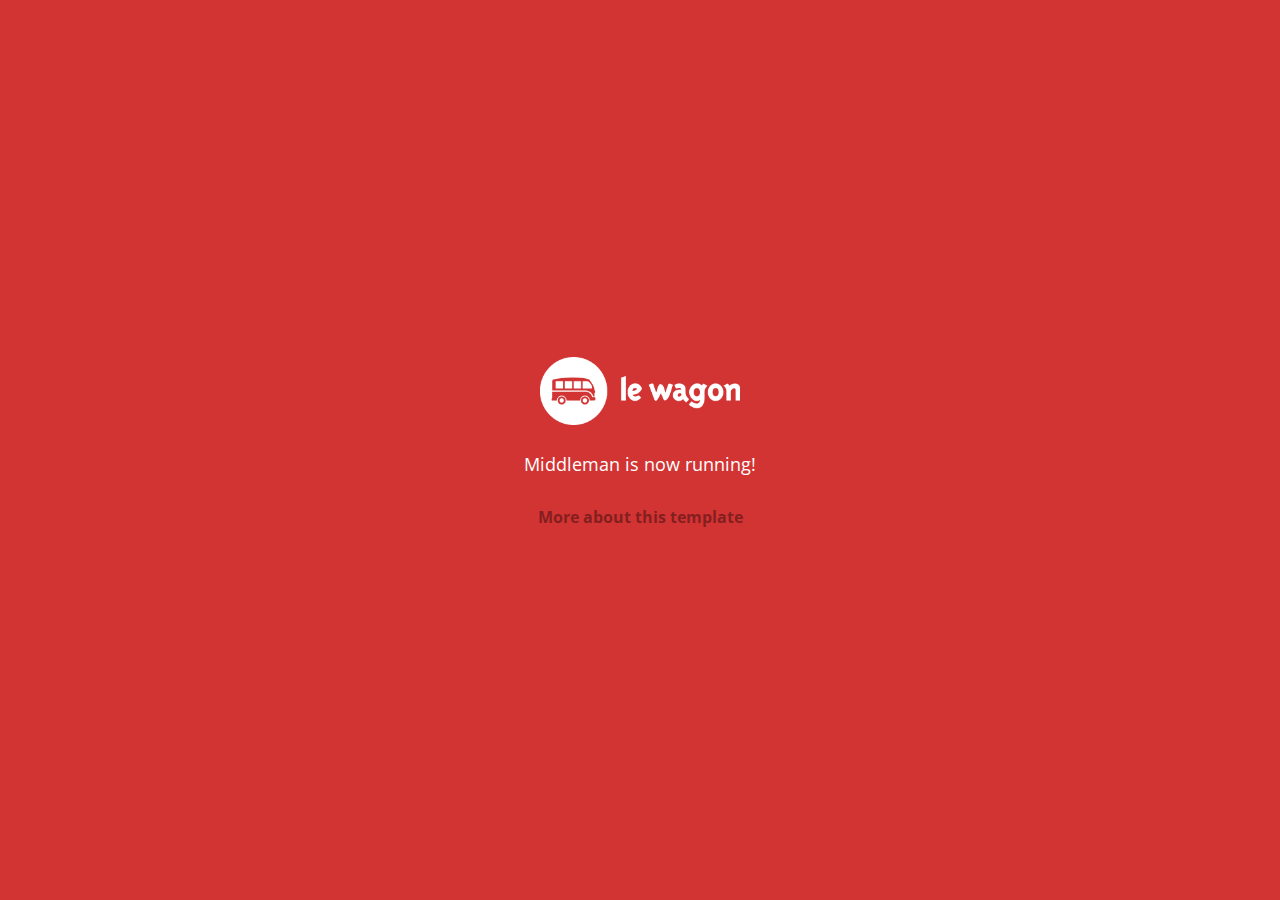
==== index.html @ 7fc124e0 "Automated commit at 2017-07-31 10:22:47 UTC by middleman-deploy 2.0.0-alpha" ====
<!doctype html>
<html>
  <head>
    <meta charset="utf-8">
    <meta http-equiv="x-ua-compatible" content="ie=edge">
    <meta name="viewport"
          content="width=device-width, initial-scale=1, shrink-to-fit=no">
    <!-- Use the title from a page's frontmatter if it has one -->
    <title>Le Wagon - Middleman</title>
    <link href="stylesheets/application-3c48b980.css" rel="stylesheet" />
    <script src="javascripts/application-93de88c9.js"></script>
    <link href="images/favicon-f15af148.png" rel="icon" type="image/png" />
  </head>
  <body>
    <div id="home">
  <div class="home-content">
    <img src="images/logo-acc9c0ec.png" width="200" alt="Logo" />
    <p>
      Middleman is now running!
    </p>
    <p class="about">
      <a href="about.html">More about this template</a>
    </p>
  </div>
</div>

  </body>
</html>
---- stylesheets/application-3c48b980.css ----
@import url("https://fonts.googleapis.com/css?family=Open+Sans:400,300,700|Raleway:400,100,300,700,500");/*!
 * Bootstrap v3.3.7 (http://getbootstrap.com)
 * Copyright 2011-2016 Twitter, Inc.
 * Licensed under MIT (https://github.com/twbs/bootstrap/blob/master/LICENSE)
 *//*! normalize.css v3.0.3 | MIT License | github.com/necolas/normalize.css */html{font-family:sans-serif;-ms-text-size-adjust:100%;-webkit-text-size-adjust:100%}body{margin:0}article,aside,details,figcaption,figure,footer,header,hgroup,main,menu,nav,section,summary{display:block}audio,canvas,progress,video{display:inline-block;vertical-align:baseline}audio:not([controls]){display:none;height:0}[hidden],template{display:none}a{background-color:transparent}a:active,a:hover{outline:0}abbr[title]{border-bottom:1px dotted}b,strong{font-weight:bold}dfn{font-style:italic}h1{font-size:2em;margin:0.67em 0}mark{background:#ff0;color:#000}small{font-size:80%}sub,sup{font-size:75%;line-height:0;position:relative;vertical-align:baseline}sup{top:-0.5em}sub{bottom:-0.25em}img{border:0}svg:not(:root){overflow:hidden}figure{margin:1em 40px}hr{-webkit-box-sizing:content-box;box-sizing:content-box;height:0}pre{overflow:auto}code,kbd,pre,samp{font-family:monospace, monospace;font-size:1em}button,input,optgroup,select,textarea{color:inherit;font:inherit;margin:0}button{overflow:visible}button,select{text-transform:none}button,html input[type="button"],input[type="reset"],input[type="submit"]{-webkit-appearance:button;cursor:pointer}button[disabled],html input[disabled]{cursor:default}button::-moz-focus-inner,input::-moz-focus-inner{border:0;padding:0}input{line-height:normal}input[type="checkbox"],input[type="radio"]{-webkit-box-sizing:border-box;box-sizing:border-box;padding:0}input[type="number"]::-webkit-inner-spin-button,input[type="number"]::-webkit-outer-spin-button{height:auto}input[type="search"]{-webkit-appearance:textfield;-webkit-box-sizing:content-box;box-sizing:content-box}input[type="search"]::-webkit-search-cancel-button,input[type="search"]::-webkit-search-decoration{-webkit-appearance:none}fieldset{border:1px solid #c0c0c0;margin:0 2px;padding:0.35em 0.625em 0.75em}legend{border:0;padding:0}textarea{overflow:auto}optgroup{font-weight:bold}table{border-collapse:collapse;border-spacing:0}td,th{padding:0}/*! Source: https://github.com/h5bp/html5-boilerplate/blob/master/src/css/main.css */@media print{*,*:before,*:after{background:transparent !important;color:#000 !important;-webkit-box-shadow:none !important;box-shadow:none !important;text-shadow:none !important}a,a:visited{text-decoration:underline}a[href]:after{content:" (" attr(href) ")"}abbr[title]:after{content:" (" attr(title) ")"}a[href^="#"]:after,a[href^="javascript:"]:after{content:""}pre,blockquote{border:1px solid #999;page-break-inside:avoid}thead{display:table-header-group}tr,img{page-break-inside:avoid}img{max-width:100% !important}p,h2,h3{orphans:3;widows:3}h2,h3{page-break-after:avoid}.navbar{display:none}.btn>.caret,.dropup>.btn>.caret{border-top-color:#000 !important}.label{border:1px solid #000}.table{border-collapse:collapse !important}.table td,.table th{background-color:#fff !important}.table-bordered th,.table-bordered td{border:1px solid #ddd !important}}@font-face{font-family:'Glyphicons Halflings';src:url("../assets/bootstrap/glyphicons-halflings-regular-86b6f62b.eot");src:url("../assets/bootstrap/glyphicons-halflings-regular-86b6f62b.eot?#iefix") format("embedded-opentype"),url("../assets/bootstrap/glyphicons-halflings-regular-ca35b697.woff2") format("woff2"),url("../assets/bootstrap/glyphicons-halflings-regular-278e49a8.woff") format("woff"),url("../assets/bootstrap/glyphicons-halflings-regular-44bc1850.ttf") format("truetype"),url("../assets/bootstrap/glyphicons-halflings-regular-de51a849.svg#glyphicons_halflingsregular") format("svg")}.glyphicon{position:relative;top:1px;display:inline-block;font-family:'Glyphicons Halflings';font-style:normal;font-weight:normal;line-height:1;-webkit-font-smoothing:antialiased;-moz-osx-font-smoothing:grayscale}.glyphicon-asterisk:before{content:"\002a"}.glyphicon-plus:before{content:"\002b"}.glyphicon-euro:before,.glyphicon-eur:before{content:"\20ac"}.glyphicon-minus:before{content:"\2212"}.glyphicon-cloud:before{content:"\2601"}.glyphicon-envelope:before{content:"\2709"}.glyphicon-pencil:before{content:"\270f"}.glyphicon-glass:before{content:"\e001"}.glyphicon-music:before{content:"\e002"}.glyphicon-search:before{content:"\e003"}.glyphicon-heart:before{content:"\e005"}.glyphicon-star:before{content:"\e006"}.glyphicon-star-empty:before{content:"\e007"}.glyphicon-user:before{content:"\e008"}.glyphicon-film:before{content:"\e009"}.glyphicon-th-large:before{content:"\e010"}.glyphicon-th:before{content:"\e011"}.glyphicon-th-list:before{content:"\e012"}.glyphicon-ok:before{content:"\e013"}.glyphicon-remove:before{content:"\e014"}.glyphicon-zoom-in:before{content:"\e015"}.glyphicon-zoom-out:before{content:"\e016"}.glyphicon-off:before{content:"\e017"}.glyphicon-signal:before{content:"\e018"}.glyphicon-cog:before{content:"\e019"}.glyphicon-trash:before{content:"\e020"}.glyphicon-home:before{content:"\e021"}.glyphicon-file:before{content:"\e022"}.glyphicon-time:before{content:"\e023"}.glyphicon-road:before{content:"\e024"}.glyphicon-download-alt:before{content:"\e025"}.glyphicon-download:before{content:"\e026"}.glyphicon-upload:before{content:"\e027"}.glyphicon-inbox:before{content:"\e028"}.glyphicon-play-circle:before{content:"\e029"}.glyphicon-repeat:before{content:"\e030"}.glyphicon-refresh:before{content:"\e031"}.glyphicon-list-alt:before{content:"\e032"}.glyphicon-lock:before{content:"\e033"}.glyphicon-flag:before{content:"\e034"}.glyphicon-headphones:before{content:"\e035"}.glyphicon-volume-off:before{content:"\e036"}.glyphicon-volume-down:before{content:"\e037"}.glyphicon-volume-up:before{content:"\e038"}.glyphicon-qrcode:before{content:"\e039"}.glyphicon-barcode:before{content:"\e040"}.glyphicon-tag:before{content:"\e041"}.glyphicon-tags:before{content:"\e042"}.glyphicon-book:before{content:"\e043"}.glyphicon-bookmark:before{content:"\e044"}.glyphicon-print:before{content:"\e045"}.glyphicon-camera:before{content:"\e046"}.glyphicon-font:before{content:"\e047"}.glyphicon-bold:before{content:"\e048"}.glyphicon-italic:before{content:"\e049"}.glyphicon-text-height:before{content:"\e050"}.glyphicon-text-width:before{content:"\e051"}.glyphicon-align-left:before{content:"\e052"}.glyphicon-align-center:before{content:"\e053"}.glyphicon-align-right:before{content:"\e054"}.glyphicon-align-justify:before{content:"\e055"}.glyphicon-list:before{content:"\e056"}.glyphicon-indent-left:before{content:"\e057"}.glyphicon-indent-right:before{content:"\e058"}.glyphicon-facetime-video:before{content:"\e059"}.glyphicon-picture:before{content:"\e060"}.glyphicon-map-marker:before{content:"\e062"}.glyphicon-adjust:before{content:"\e063"}.glyphicon-tint:before{content:"\e064"}.glyphicon-edit:before{content:"\e065"}.glyphicon-share:before{content:"\e066"}.glyphicon-check:before{content:"\e067"}.glyphicon-move:before{content:"\e068"}.glyphicon-step-backward:before{content:"\e069"}.glyphicon-fast-backward:before{content:"\e070"}.glyphicon-backward:before{content:"\e071"}.glyphicon-play:before{content:"\e072"}.glyphicon-pause:before{content:"\e073"}.glyphicon-stop:before{content:"\e074"}.glyphicon-forward:before{content:"\e075"}.glyphicon-fast-forward:before{content:"\e076"}.glyphicon-step-forward:before{content:"\e077"}.glyphicon-eject:before{content:"\e078"}.glyphicon-chevron-left:before{content:"\e079"}.glyphicon-chevron-right:before{content:"\e080"}.glyphicon-plus-sign:before{content:"\e081"}.glyphicon-minus-sign:before{content:"\e082"}.glyphicon-remove-sign:before{content:"\e083"}.glyphicon-ok-sign:before{content:"\e084"}.glyphicon-question-sign:before{content:"\e085"}.glyphicon-info-sign:before{content:"\e086"}.glyphicon-screenshot:before{content:"\e087"}.glyphicon-remove-circle:before{content:"\e088"}.glyphicon-ok-circle:before{content:"\e089"}.glyphicon-ban-circle:before{content:"\e090"}.glyphicon-arrow-left:before{content:"\e091"}.glyphicon-arrow-right:before{content:"\e092"}.glyphicon-arrow-up:before{content:"\e093"}.glyphicon-arrow-down:before{content:"\e094"}.glyphicon-share-alt:before{content:"\e095"}.glyphicon-resize-full:before{content:"\e096"}.glyphicon-resize-small:before{content:"\e097"}.glyphicon-exclamation-sign:before{content:"\e101"}.glyphicon-gift:before{content:"\e102"}.glyphicon-leaf:before{content:"\e103"}.glyphicon-fire:before{content:"\e104"}.glyphicon-eye-open:before{content:"\e105"}.glyphicon-eye-close:before{content:"\e106"}.glyphicon-warning-sign:before{content:"\e107"}.glyphicon-plane:before{content:"\e108"}.glyphicon-calendar:before{content:"\e109"}.glyphicon-random:before{content:"\e110"}.glyphicon-comment:before{content:"\e111"}.glyphicon-magnet:before{content:"\e112"}.glyphicon-chevron-up:before{content:"\e113"}.glyphicon-chevron-down:before{content:"\e114"}.glyphicon-retweet:before{content:"\e115"}.glyphicon-shopping-cart:before{content:"\e116"}.glyphicon-folder-close:before{content:"\e117"}.glyphicon-folder-open:before{content:"\e118"}.glyphicon-resize-vertical:before{content:"\e119"}.glyphicon-resize-horizontal:before{content:"\e120"}.glyphicon-hdd:before{content:"\e121"}.glyphicon-bullhorn:before{content:"\e122"}.glyphicon-bell:before{content:"\e123"}.glyphicon-certificate:before{content:"\e124"}.glyphicon-thumbs-up:before{content:"\e125"}.glyphicon-thumbs-down:before{content:"\e126"}.glyphicon-hand-right:before{content:"\e127"}.glyphicon-hand-left:before{content:"\e128"}.glyphicon-hand-up:before{content:"\e129"}.glyphicon-hand-down:before{content:"\e130"}.glyphicon-circle-arrow-right:before{content:"\e131"}.glyphicon-circle-arrow-left:before{content:"\e132"}.glyphicon-circle-arrow-up:before{content:"\e133"}.glyphicon-circle-arrow-down:before{content:"\e134"}.glyphicon-globe:before{content:"\e135"}.glyphicon-wrench:before{content:"\e136"}.glyphicon-tasks:before{content:"\e137"}.glyphicon-filter:before{content:"\e138"}.glyphicon-briefcase:before{content:"\e139"}.glyphicon-fullscreen:before{content:"\e140"}.glyphicon-dashboard:before{content:"\e141"}.glyphicon-paperclip:before{content:"\e142"}.glyphicon-heart-empty:before{content:"\e143"}.glyphicon-link:before{content:"\e144"}.glyphicon-phone:before{content:"\e145"}.glyphicon-pushpin:before{content:"\e146"}.glyphicon-usd:before{content:"\e148"}.glyphicon-gbp:before{content:"\e149"}.glyphicon-sort:before{content:"\e150"}.glyphicon-sort-by-alphabet:before{content:"\e151"}.glyphicon-sort-by-alphabet-alt:before{content:"\e152"}.glyphicon-sort-by-order:before{content:"\e153"}.glyphicon-sort-by-order-alt:before{content:"\e154"}.glyphicon-sort-by-attributes:before{content:"\e155"}.glyphicon-sort-by-attributes-alt:before{content:"\e156"}.glyphicon-unchecked:before{content:"\e157"}.glyphicon-expand:before{content:"\e158"}.glyphicon-collapse-down:before{content:"\e159"}.glyphicon-collapse-up:before{content:"\e160"}.glyphicon-log-in:before{content:"\e161"}.glyphicon-flash:before{content:"\e162"}.glyphicon-log-out:before{content:"\e163"}.glyphicon-new-window:before{content:"\e164"}.glyphicon-record:before{content:"\e165"}.glyphicon-save:before{content:"\e166"}.glyphicon-open:before{content:"\e167"}.glyphicon-saved:before{content:"\e168"}.glyphicon-import:before{content:"\e169"}.glyphicon-export:before{content:"\e170"}.glyphicon-send:before{content:"\e171"}.glyphicon-floppy-disk:before{content:"\e172"}.glyphicon-floppy-saved:before{content:"\e173"}.glyphicon-floppy-remove:before{content:"\e174"}.glyphicon-floppy-save:before{content:"\e175"}.glyphicon-floppy-open:before{content:"\e176"}.glyphicon-credit-card:before{content:"\e177"}.glyphicon-transfer:before{content:"\e178"}.glyphicon-cutlery:before{content:"\e179"}.glyphicon-header:before{content:"\e180"}.glyphicon-compressed:before{content:"\e181"}.glyphicon-earphone:before{content:"\e182"}.glyphicon-phone-alt:before{content:"\e183"}.glyphicon-tower:before{content:"\e184"}.glyphicon-stats:before{content:"\e185"}.glyphicon-sd-video:before{content:"\e186"}.glyphicon-hd-video:before{content:"\e187"}.glyphicon-subtitles:before{content:"\e188"}.glyphicon-sound-stereo:before{content:"\e189"}.glyphicon-sound-dolby:before{content:"\e190"}.glyphicon-sound-5-1:before{content:"\e191"}.glyphicon-sound-6-1:before{content:"\e192"}.glyphicon-sound-7-1:before{content:"\e193"}.glyphicon-copyright-mark:before{content:"\e194"}.glyphicon-registration-mark:before{content:"\e195"}.glyphicon-cloud-download:before{content:"\e197"}.glyphicon-cloud-upload:before{content:"\e198"}.glyphicon-tree-conifer:before{content:"\e199"}.glyphicon-tree-deciduous:before{content:"\e200"}.glyphicon-cd:before{content:"\e201"}.glyphicon-save-file:before{content:"\e202"}.glyphicon-open-file:before{content:"\e203"}.glyphicon-level-up:before{content:"\e204"}.glyphicon-copy:before{content:"\e205"}.glyphicon-paste:before{content:"\e206"}.glyphicon-alert:before{content:"\e209"}.glyphicon-equalizer:before{content:"\e210"}.glyphicon-king:before{content:"\e211"}.glyphicon-queen:before{content:"\e212"}.glyphicon-pawn:before{content:"\e213"}.glyphicon-bishop:before{content:"\e214"}.glyphicon-knight:before{content:"\e215"}.glyphicon-baby-formula:before{content:"\e216"}.glyphicon-tent:before{content:"\26fa"}.glyphicon-blackboard:before{content:"\e218"}.glyphicon-bed:before{content:"\e219"}.glyphicon-apple:before{content:"\f8ff"}.glyphicon-erase:before{content:"\e221"}.glyphicon-hourglass:before{content:"\231b"}.glyphicon-lamp:before{content:"\e223"}.glyphicon-duplicate:before{content:"\e224"}.glyphicon-piggy-bank:before{content:"\e225"}.glyphicon-scissors:before{content:"\e226"}.glyphicon-bitcoin:before{content:"\e227"}.glyphicon-btc:before{content:"\e227"}.glyphicon-xbt:before{content:"\e227"}.glyphicon-yen:before{content:"\00a5"}.glyphicon-jpy:before{content:"\00a5"}.glyphicon-ruble:before{content:"\20bd"}.glyphicon-rub:before{content:"\20bd"}.glyphicon-scale:before{content:"\e230"}.glyphicon-ice-lolly:before{content:"\e231"}.glyphicon-ice-lolly-tasted:before{content:"\e232"}.glyphicon-education:before{content:"\e233"}.glyphicon-option-horizontal:before{content:"\e234"}.glyphicon-option-vertical:before{content:"\e235"}.glyphicon-menu-hamburger:before{content:"\e236"}.glyphicon-modal-window:before{content:"\e237"}.glyphicon-oil:before{content:"\e238"}.glyphicon-grain:before{content:"\e239"}.glyphicon-sunglasses:before{content:"\e240"}.glyphicon-text-size:before{content:"\e241"}.glyphicon-text-color:before{content:"\e242"}.glyphicon-text-background:before{content:"\e243"}.glyphicon-object-align-top:before{content:"\e244"}.glyphicon-object-align-bottom:before{content:"\e245"}.glyphicon-object-align-horizontal:before{content:"\e246"}.glyphicon-object-align-left:before{content:"\e247"}.glyphicon-object-align-vertical:before{content:"\e248"}.glyphicon-object-align-right:before{content:"\e249"}.glyphicon-triangle-right:before{content:"\e250"}.glyphicon-triangle-left:before{content:"\e251"}.glyphicon-triangle-bottom:before{content:"\e252"}.glyphicon-triangle-top:before{content:"\e253"}.glyphicon-console:before{content:"\e254"}.glyphicon-superscript:before{content:"\e255"}.glyphicon-subscript:before{content:"\e256"}.glyphicon-menu-left:before{content:"\e257"}.glyphicon-menu-right:before{content:"\e258"}.glyphicon-menu-down:before{content:"\e259"}.glyphicon-menu-up:before{content:"\e260"}*{-webkit-box-sizing:border-box;box-sizing:border-box}*:before,*:after{-webkit-box-sizing:border-box;box-sizing:border-box}html{font-size:10px;-webkit-tap-highlight-color:transparent}body{font-family:"Open Sans", "Helvetica", "sans-serif";font-size:18px;line-height:1.42857143;color:#333333;background-color:#F4F4F4}input,button,select,textarea{font-family:inherit;font-size:inherit;line-height:inherit}a{color:#469AE0;text-decoration:none}a:hover,a:focus{color:#1f74ba;text-decoration:underline}a:focus{outline:5px auto -webkit-focus-ring-color;outline-offset:-2px}figure{margin:0}img{vertical-align:middle}.img-responsive{display:block;max-width:100%;height:auto}.img-rounded{border-radius:2px}.img-thumbnail{padding:4px;line-height:1.42857143;background-color:#F4F4F4;border:1px solid #ddd;border-radius:2px;-webkit-transition:all 0.2s ease-in-out;transition:all 0.2s ease-in-out;display:inline-block;max-width:100%;height:auto}.img-circle{border-radius:50%}hr{margin-top:25px;margin-bottom:25px;border:0;border-top:1px solid #eeeeee}.sr-only{position:absolute;width:1px;height:1px;margin:-1px;padding:0;overflow:hidden;clip:rect(0, 0, 0, 0);border:0}.sr-only-focusable:active,.sr-only-focusable:focus{position:static;width:auto;height:auto;margin:0;overflow:visible;clip:auto}[role="button"]{cursor:pointer}h1,h2,h3,h4,h5,h6,.h1,.h2,.h3,.h4,.h5,.h6{font-family:"Raleway", "Helvetica", "sans-serif";font-weight:500;line-height:1.1;color:inherit}h1 small,h1 .small,h2 small,h2 .small,h3 small,h3 .small,h4 small,h4 .small,h5 small,h5 .small,h6 small,h6 .small,.h1 small,.h1 .small,.h2 small,.h2 .small,.h3 small,.h3 .small,.h4 small,.h4 .small,.h5 small,.h5 .small,.h6 small,.h6 .small{font-weight:normal;line-height:1;color:#777777}h1,.h1,h2,.h2,h3,.h3{margin-top:25px;margin-bottom:12.5px}h1 small,h1 .small,.h1 small,.h1 .small,h2 small,h2 .small,.h2 small,.h2 .small,h3 small,h3 .small,.h3 small,.h3 .small{font-size:65%}h4,.h4,h5,.h5,h6,.h6{margin-top:12.5px;margin-bottom:12.5px}h4 small,h4 .small,.h4 small,.h4 .small,h5 small,h5 .small,.h5 small,.h5 .small,h6 small,h6 .small,.h6 small,.h6 .small{font-size:75%}h1,.h1{font-size:46px}h2,.h2{font-size:38px}h3,.h3{font-size:31px}h4,.h4{font-size:23px}h5,.h5{font-size:18px}h6,.h6{font-size:16px}p{margin:0 0 12.5px}.lead{margin-bottom:25px;font-size:20px;font-weight:300;line-height:1.4}@media (min-width: 768px){.lead{font-size:27px}}small,.small{font-size:88%}mark,.mark{background-color:#fcf8e3;padding:.2em}.text-left{text-align:left}.text-right{text-align:right}.text-center{text-align:center}.text-justify{text-align:justify}.text-nowrap{white-space:nowrap}.text-lowercase{text-transform:lowercase}.text-uppercase,.initialism{text-transform:uppercase}.text-capitalize{text-transform:capitalize}.text-muted{color:#777777}.text-primary{color:#469AE0}a.text-primary:hover,a.text-primary:focus{color:#2381d0}.text-success{color:#3c763d}a.text-success:hover,a.text-success:focus{color:#2b542c}.text-info{color:#31708f}a.text-info:hover,a.text-info:focus{color:#245269}.text-warning{color:#8a6d3b}a.text-warning:hover,a.text-warning:focus{color:#66512c}.text-danger{color:#a94442}a.text-danger:hover,a.text-danger:focus{color:#843534}.bg-primary{color:#fff}.bg-primary{background-color:#469AE0}a.bg-primary:hover,a.bg-primary:focus{background-color:#2381d0}.bg-success{background-color:#dff0d8}a.bg-success:hover,a.bg-success:focus{background-color:#c1e2b3}.bg-info{background-color:#d9edf7}a.bg-info:hover,a.bg-info:focus{background-color:#afd9ee}.bg-warning{background-color:#fcf8e3}a.bg-warning:hover,a.bg-warning:focus{background-color:#f7ecb5}.bg-danger{background-color:#f2dede}a.bg-danger:hover,a.bg-danger:focus{background-color:#e4b9b9}.page-header{padding-bottom:11.5px;margin:50px 0 25px;border-bottom:1px solid #eeeeee}ul,ol{margin-top:0;margin-bottom:12.5px}ul ul,ul ol,ol ul,ol ol{margin-bottom:0}.list-unstyled{padding-left:0;list-style:none}.list-inline{padding-left:0;list-style:none;margin-left:-5px}.list-inline>li{display:inline-block;padding-left:5px;padding-right:5px}dl{margin-top:0;margin-bottom:25px}dt,dd{line-height:1.42857143}dt{font-weight:bold}dd{margin-left:0}.dl-horizontal dd:before,.dl-horizontal dd:after{content:" ";display:table}.dl-horizontal dd:after{clear:both}@media (min-width: 768px){.dl-horizontal dt{float:left;width:160px;clear:left;text-align:right;overflow:hidden;text-overflow:ellipsis;white-space:nowrap}.dl-horizontal dd{margin-left:180px}}abbr[title],abbr[data-original-title]{cursor:help;border-bottom:1px dotted #777777}.initialism{font-size:90%}blockquote{padding:12.5px 25px;margin:0 0 25px;font-size:22.5px;border-left:5px solid #eeeeee}blockquote p:last-child,blockquote ul:last-child,blockquote ol:last-child{margin-bottom:0}blockquote footer,blockquote small,blockquote .small{display:block;font-size:80%;line-height:1.42857143;color:#777777}blockquote footer:before,blockquote small:before,blockquote .small:before{content:'\2014 \00A0'}.blockquote-reverse,blockquote.pull-right{padding-right:15px;padding-left:0;border-right:5px solid #eeeeee;border-left:0;text-align:right}.blockquote-reverse footer:before,.blockquote-reverse small:before,.blockquote-reverse .small:before,blockquote.pull-right footer:before,blockquote.pull-right small:before,blockquote.pull-right .small:before{content:''}.blockquote-reverse footer:after,.blockquote-reverse small:after,.blockquote-reverse .small:after,blockquote.pull-right footer:after,blockquote.pull-right small:after,blockquote.pull-right .small:after{content:'\00A0 \2014'}address{margin-bottom:25px;font-style:normal;line-height:1.42857143}code,kbd,pre,samp{font-family:Menlo, Monaco, Consolas, "Courier New", monospace}code{padding:2px 4px;font-size:90%;color:#c7254e;background-color:#f9f2f4;border-radius:2px}kbd{padding:2px 4px;font-size:90%;color:#fff;background-color:#333;border-radius:2px;-webkit-box-shadow:inset 0 -1px 0 rgba(0,0,0,0.25);box-shadow:inset 0 -1px 0 rgba(0,0,0,0.25)}kbd kbd{padding:0;font-size:100%;font-weight:bold;-webkit-box-shadow:none;box-shadow:none}pre{display:block;padding:12px;margin:0 0 12.5px;font-size:17px;line-height:1.42857143;word-break:break-all;word-wrap:break-word;color:#333333;background-color:#f5f5f5;border:1px solid #ccc;border-radius:2px}pre code{padding:0;font-size:inherit;color:inherit;white-space:pre-wrap;background-color:transparent;border-radius:0}.pre-scrollable{max-height:340px;overflow-y:scroll}.container{margin-right:auto;margin-left:auto;padding-left:15px;padding-right:15px}.container:before,.container:after{content:" ";display:table}.container:after{clear:both}@media (min-width: 768px){.container{width:750px}}@media (min-width: 992px){.container{width:970px}}@media (min-width: 1200px){.container{width:1170px}}.container-fluid{margin-right:auto;margin-left:auto;padding-left:15px;padding-right:15px}.container-fluid:before,.container-fluid:after{content:" ";display:table}.container-fluid:after{clear:both}.row{margin-left:-15px;margin-right:-15px}.row:before,.row:after{content:" ";display:table}.row:after{clear:both}.col-xs-1,.col-sm-1,.col-md-1,.col-lg-1,.col-xs-2,.col-sm-2,.col-md-2,.col-lg-2,.col-xs-3,.col-sm-3,.col-md-3,.col-lg-3,.col-xs-4,.col-sm-4,.col-md-4,.col-lg-4,.col-xs-5,.col-sm-5,.col-md-5,.col-lg-5,.col-xs-6,.col-sm-6,.col-md-6,.col-lg-6,.col-xs-7,.col-sm-7,.col-md-7,.col-lg-7,.col-xs-8,.col-sm-8,.col-md-8,.col-lg-8,.col-xs-9,.col-sm-9,.col-md-9,.col-lg-9,.col-xs-10,.col-sm-10,.col-md-10,.col-lg-10,.col-xs-11,.col-sm-11,.col-md-11,.col-lg-11,.col-xs-12,.col-sm-12,.col-md-12,.col-lg-12{position:relative;min-height:1px;padding-left:15px;padding-right:15px}.col-xs-1,.col-xs-2,.col-xs-3,.col-xs-4,.col-xs-5,.col-xs-6,.col-xs-7,.col-xs-8,.col-xs-9,.col-xs-10,.col-xs-11,.col-xs-12{float:left}.col-xs-1{width:8.33333333%}.col-xs-2{width:16.66666667%}.col-xs-3{width:25%}.col-xs-4{width:33.33333333%}.col-xs-5{width:41.66666667%}.col-xs-6{width:50%}.col-xs-7{width:58.33333333%}.col-xs-8{width:66.66666667%}.col-xs-9{width:75%}.col-xs-10{width:83.33333333%}.col-xs-11{width:91.66666667%}.col-xs-12{width:100%}.col-xs-pull-0{right:auto}.col-xs-pull-1{right:8.33333333%}.col-xs-pull-2{right:16.66666667%}.col-xs-pull-3{right:25%}.col-xs-pull-4{right:33.33333333%}.col-xs-pull-5{right:41.66666667%}.col-xs-pull-6{right:50%}.col-xs-pull-7{right:58.33333333%}.col-xs-pull-8{right:66.66666667%}.col-xs-pull-9{right:75%}.col-xs-pull-10{right:83.33333333%}.col-xs-pull-11{right:91.66666667%}.col-xs-pull-12{right:100%}.col-xs-push-0{left:auto}.col-xs-push-1{left:8.33333333%}.col-xs-push-2{left:16.66666667%}.col-xs-push-3{left:25%}.col-xs-push-4{left:33.33333333%}.col-xs-push-5{left:41.66666667%}.col-xs-push-6{left:50%}.col-xs-push-7{left:58.33333333%}.col-xs-push-8{left:66.66666667%}.col-xs-push-9{left:75%}.col-xs-push-10{left:83.33333333%}.col-xs-push-11{left:91.66666667%}.col-xs-push-12{left:100%}.col-xs-offset-0{margin-left:0%}.col-xs-offset-1{margin-left:8.33333333%}.col-xs-offset-2{margin-left:16.66666667%}.col-xs-offset-3{margin-left:25%}.col-xs-offset-4{margin-left:33.33333333%}.col-xs-offset-5{margin-left:41.66666667%}.col-xs-offset-6{margin-left:50%}.col-xs-offset-7{margin-left:58.33333333%}.col-xs-offset-8{margin-left:66.66666667%}.col-xs-offset-9{margin-left:75%}.col-xs-offset-10{margin-left:83.33333333%}.col-xs-offset-11{margin-left:91.66666667%}.col-xs-offset-12{margin-left:100%}@media (min-width: 768px){.col-sm-1,.col-sm-2,.col-sm-3,.col-sm-4,.col-sm-5,.col-sm-6,.col-sm-7,.col-sm-8,.col-sm-9,.col-sm-10,.col-sm-11,.col-sm-12{float:left}.col-sm-1{width:8.33333333%}.col-sm-2{width:16.66666667%}.col-sm-3{width:25%}.col-sm-4{width:33.33333333%}.col-sm-5{width:41.66666667%}.col-sm-6{width:50%}.col-sm-7{width:58.33333333%}.col-sm-8{width:66.66666667%}.col-sm-9{width:75%}.col-sm-10{width:83.33333333%}.col-sm-11{width:91.66666667%}.col-sm-12{width:100%}.col-sm-pull-0{right:auto}.col-sm-pull-1{right:8.33333333%}.col-sm-pull-2{right:16.66666667%}.col-sm-pull-3{right:25%}.col-sm-pull-4{right:33.33333333%}.col-sm-pull-5{right:41.66666667%}.col-sm-pull-6{right:50%}.col-sm-pull-7{right:58.33333333%}.col-sm-pull-8{right:66.66666667%}.col-sm-pull-9{right:75%}.col-sm-pull-10{right:83.33333333%}.col-sm-pull-11{right:91.66666667%}.col-sm-pull-12{right:100%}.col-sm-push-0{left:auto}.col-sm-push-1{left:8.33333333%}.col-sm-push-2{left:16.66666667%}.col-sm-push-3{left:25%}.col-sm-push-4{left:33.33333333%}.col-sm-push-5{left:41.66666667%}.col-sm-push-6{left:50%}.col-sm-push-7{left:58.33333333%}.col-sm-push-8{left:66.66666667%}.col-sm-push-9{left:75%}.col-sm-push-10{left:83.33333333%}.col-sm-push-11{left:91.66666667%}.col-sm-push-12{left:100%}.col-sm-offset-0{margin-left:0%}.col-sm-offset-1{margin-left:8.33333333%}.col-sm-offset-2{margin-left:16.66666667%}.col-sm-offset-3{margin-left:25%}.col-sm-offset-4{margin-left:33.33333333%}.col-sm-offset-5{margin-left:41.66666667%}.col-sm-offset-6{margin-left:50%}.col-sm-offset-7{margin-left:58.33333333%}.col-sm-offset-8{margin-left:66.66666667%}.col-sm-offset-9{margin-left:75%}.col-sm-offset-10{margin-left:83.33333333%}.col-sm-offset-11{margin-left:91.66666667%}.col-sm-offset-12{margin-left:100%}}@media (min-width: 992px){.col-md-1,.col-md-2,.col-md-3,.col-md-4,.col-md-5,.col-md-6,.col-md-7,.col-md-8,.col-md-9,.col-md-10,.col-md-11,.col-md-12{float:left}.col-md-1{width:8.33333333%}.col-md-2{width:16.66666667%}.col-md-3{width:25%}.col-md-4{width:33.33333333%}.col-md-5{width:41.66666667%}.col-md-6{width:50%}.col-md-7{width:58.33333333%}.col-md-8{width:66.66666667%}.col-md-9{width:75%}.col-md-10{width:83.33333333%}.col-md-11{width:91.66666667%}.col-md-12{width:100%}.col-md-pull-0{right:auto}.col-md-pull-1{right:8.33333333%}.col-md-pull-2{right:16.66666667%}.col-md-pull-3{right:25%}.col-md-pull-4{right:33.33333333%}.col-md-pull-5{right:41.66666667%}.col-md-pull-6{right:50%}.col-md-pull-7{right:58.33333333%}.col-md-pull-8{right:66.66666667%}.col-md-pull-9{right:75%}.col-md-pull-10{right:83.33333333%}.col-md-pull-11{right:91.66666667%}.col-md-pull-12{right:100%}.col-md-push-0{left:auto}.col-md-push-1{left:8.33333333%}.col-md-push-2{left:16.66666667%}.col-md-push-3{left:25%}.col-md-push-4{left:33.33333333%}.col-md-push-5{left:41.66666667%}.col-md-push-6{left:50%}.col-md-push-7{left:58.33333333%}.col-md-push-8{left:66.66666667%}.col-md-push-9{left:75%}.col-md-push-10{left:83.33333333%}.col-md-push-11{left:91.66666667%}.col-md-push-12{left:100%}.col-md-offset-0{margin-left:0%}.col-md-offset-1{margin-left:8.33333333%}.col-md-offset-2{margin-left:16.66666667%}.col-md-offset-3{margin-left:25%}.col-md-offset-4{margin-left:33.33333333%}.col-md-offset-5{margin-left:41.66666667%}.col-md-offset-6{margin-left:50%}.col-md-offset-7{margin-left:58.33333333%}.col-md-offset-8{margin-left:66.66666667%}.col-md-offset-9{margin-left:75%}.col-md-offset-10{margin-left:83.33333333%}.col-md-offset-11{margin-left:91.66666667%}.col-md-offset-12{margin-left:100%}}@media (min-width: 1200px){.col-lg-1,.col-lg-2,.col-lg-3,.col-lg-4,.col-lg-5,.col-lg-6,.col-lg-7,.col-lg-8,.col-lg-9,.col-lg-10,.col-lg-11,.col-lg-12{float:left}.col-lg-1{width:8.33333333%}.col-lg-2{width:16.66666667%}.col-lg-3{width:25%}.col-lg-4{width:33.33333333%}.col-lg-5{width:41.66666667%}.col-lg-6{width:50%}.col-lg-7{width:58.33333333%}.col-lg-8{width:66.66666667%}.col-lg-9{width:75%}.col-lg-10{width:83.33333333%}.col-lg-11{width:91.66666667%}.col-lg-12{width:100%}.col-lg-pull-0{right:auto}.col-lg-pull-1{right:8.33333333%}.col-lg-pull-2{right:16.66666667%}.col-lg-pull-3{right:25%}.col-lg-pull-4{right:33.33333333%}.col-lg-pull-5{right:41.66666667%}.col-lg-pull-6{right:50%}.col-lg-pull-7{right:58.33333333%}.col-lg-pull-8{right:66.66666667%}.col-lg-pull-9{right:75%}.col-lg-pull-10{right:83.33333333%}.col-lg-pull-11{right:91.66666667%}.col-lg-pull-12{right:100%}.col-lg-push-0{left:auto}.col-lg-push-1{left:8.33333333%}.col-lg-push-2{left:16.66666667%}.col-lg-push-3{left:25%}.col-lg-push-4{left:33.33333333%}.col-lg-push-5{left:41.66666667%}.col-lg-push-6{left:50%}.col-lg-push-7{left:58.33333333%}.col-lg-push-8{left:66.66666667%}.col-lg-push-9{left:75%}.col-lg-push-10{left:83.33333333%}.col-lg-push-11{left:91.66666667%}.col-lg-push-12{left:100%}.col-lg-offset-0{margin-left:0%}.col-lg-offset-1{margin-left:8.33333333%}.col-lg-offset-2{margin-left:16.66666667%}.col-lg-offset-3{margin-left:25%}.col-lg-offset-4{margin-left:33.33333333%}.col-lg-offset-5{margin-left:41.66666667%}.col-lg-offset-6{margin-left:50%}.col-lg-offset-7{margin-left:58.33333333%}.col-lg-offset-8{margin-left:66.66666667%}.col-lg-offset-9{margin-left:75%}.col-lg-offset-10{margin-left:83.33333333%}.col-lg-offset-11{margin-left:91.66666667%}.col-lg-offset-12{margin-left:100%}}table{background-color:transparent}caption{padding-top:8px;padding-bottom:8px;color:#777777;text-align:left}th{text-align:left}.table{width:100%;max-width:100%;margin-bottom:25px}.table>thead>tr>th,.table>thead>tr>td,.table>tbody>tr>th,.table>tbody>tr>td,.table>tfoot>tr>th,.table>tfoot>tr>td{padding:8px;line-height:1.42857143;vertical-align:top;border-top:1px solid #ddd}.table>thead>tr>th{vertical-align:bottom;border-bottom:2px solid #ddd}.table>caption+thead>tr:first-child>th,.table>caption+thead>tr:first-child>td,.table>colgroup+thead>tr:first-child>th,.table>colgroup+thead>tr:first-child>td,.table>thead:first-child>tr:first-child>th,.table>thead:first-child>tr:first-child>td{border-top:0}.table>tbody+tbody{border-top:2px solid #ddd}.table .table{background-color:#F4F4F4}.table-condensed>thead>tr>th,.table-condensed>thead>tr>td,.table-condensed>tbody>tr>th,.table-condensed>tbody>tr>td,.table-condensed>tfoot>tr>th,.table-condensed>tfoot>tr>td{padding:5px}.table-bordered{border:1px solid #ddd}.table-bordered>thead>tr>th,.table-bordered>thead>tr>td,.table-bordered>tbody>tr>th,.table-bordered>tbody>tr>td,.table-bordered>tfoot>tr>th,.table-bordered>tfoot>tr>td{border:1px solid #ddd}.table-bordered>thead>tr>th,.table-bordered>thead>tr>td{border-bottom-width:2px}.table-striped>tbody>tr:nth-of-type(odd){background-color:#f9f9f9}.table-hover>tbody>tr:hover{background-color:#f5f5f5}table col[class*="col-"]{position:static;float:none;display:table-column}table td[class*="col-"],table th[class*="col-"]{position:static;float:none;display:table-cell}.table>thead>tr>td.active,.table>thead>tr>th.active,.table>thead>tr.active>td,.table>thead>tr.active>th,.table>tbody>tr>td.active,.table>tbody>tr>th.active,.table>tbody>tr.active>td,.table>tbody>tr.active>th,.table>tfoot>tr>td.active,.table>tfoot>tr>th.active,.table>tfoot>tr.active>td,.table>tfoot>tr.active>th{background-color:#f5f5f5}.table-hover>tbody>tr>td.active:hover,.table-hover>tbody>tr>th.active:hover,.table-hover>tbody>tr.active:hover>td,.table-hover>tbody>tr:hover>.active,.table-hover>tbody>tr.active:hover>th{background-color:#e8e8e8}.table>thead>tr>td.success,.table>thead>tr>th.success,.table>thead>tr.success>td,.table>thead>tr.success>th,.table>tbody>tr>td.success,.table>tbody>tr>th.success,.table>tbody>tr.success>td,.table>tbody>tr.success>th,.table>tfoot>tr>td.success,.table>tfoot>tr>th.success,.table>tfoot>tr.success>td,.table>tfoot>tr.success>th{background-color:#dff0d8}.table-hover>tbody>tr>td.success:hover,.table-hover>tbody>tr>th.success:hover,.table-hover>tbody>tr.success:hover>td,.table-hover>tbody>tr:hover>.success,.table-hover>tbody>tr.success:hover>th{background-color:#d0e9c6}.table>thead>tr>td.info,.table>thead>tr>th.info,.table>thead>tr.info>td,.table>thead>tr.info>th,.table>tbody>tr>td.info,.table>tbody>tr>th.info,.table>tbody>tr.info>td,.table>tbody>tr.info>th,.table>tfoot>tr>td.info,.table>tfoot>tr>th.info,.table>tfoot>tr.info>td,.table>tfoot>tr.info>th{background-color:#d9edf7}.table-hover>tbody>tr>td.info:hover,.table-hover>tbody>tr>th.info:hover,.table-hover>tbody>tr.info:hover>td,.table-hover>tbody>tr:hover>.info,.table-hover>tbody>tr.info:hover>th{background-color:#c4e3f3}.table>thead>tr>td.warning,.table>thead>tr>th.warning,.table>thead>tr.warning>td,.table>thead>tr.warning>th,.table>tbody>tr>td.warning,.table>tbody>tr>th.warning,.table>tbody>tr.warning>td,.table>tbody>tr.warning>th,.table>tfoot>tr>td.warning,.table>tfoot>tr>th.warning,.table>tfoot>tr.warning>td,.table>tfoot>tr.warning>th{background-color:#fcf8e3}.table-hover>tbody>tr>td.warning:hover,.table-hover>tbody>tr>th.warning:hover,.table-hover>tbody>tr.warning:hover>td,.table-hover>tbody>tr:hover>.warning,.table-hover>tbody>tr.warning:hover>th{background-color:#faf2cc}.table>thead>tr>td.danger,.table>thead>tr>th.danger,.table>thead>tr.danger>td,.table>thead>tr.danger>th,.table>tbody>tr>td.danger,.table>tbody>tr>th.danger,.table>tbody>tr.danger>td,.table>tbody>tr.danger>th,.table>tfoot>tr>td.danger,.table>tfoot>tr>th.danger,.table>tfoot>tr.danger>td,.table>tfoot>tr.danger>th{background-color:#f2dede}.table-hover>tbody>tr>td.danger:hover,.table-hover>tbody>tr>th.danger:hover,.table-hover>tbody>tr.danger:hover>td,.table-hover>tbody>tr:hover>.danger,.table-hover>tbody>tr.danger:hover>th{background-color:#ebcccc}.table-responsive{overflow-x:auto;min-height:0.01%}@media screen and (max-width: 767px){.table-responsive{width:100%;margin-bottom:18.75px;overflow-y:hidden;-ms-overflow-style:-ms-autohiding-scrollbar;border:1px solid #ddd}.table-responsive>.table{margin-bottom:0}.table-responsive>.table>thead>tr>th,.table-responsive>.table>thead>tr>td,.table-responsive>.table>tbody>tr>th,.table-responsive>.table>tbody>tr>td,.table-responsive>.table>tfoot>tr>th,.table-responsive>.table>tfoot>tr>td{white-space:nowrap}.table-responsive>.table-bordered{border:0}.table-responsive>.table-bordered>thead>tr>th:first-child,.table-responsive>.table-bordered>thead>tr>td:first-child,.table-responsive>.table-bordered>tbody>tr>th:first-child,.table-responsive>.table-bordered>tbody>tr>td:first-child,.table-responsive>.table-bordered>tfoot>tr>th:first-child,.table-responsive>.table-bordered>tfoot>tr>td:first-child{border-left:0}.table-responsive>.table-bordered>thead>tr>th:last-child,.table-responsive>.table-bordered>thead>tr>td:last-child,.table-responsive>.table-bordered>tbody>tr>th:last-child,.table-responsive>.table-bordered>tbody>tr>td:last-child,.table-responsive>.table-bordered>tfoot>tr>th:last-child,.table-responsive>.table-bordered>tfoot>tr>td:last-child{border-right:0}.table-responsive>.table-bordered>tbody>tr:last-child>th,.table-responsive>.table-bordered>tbody>tr:last-child>td,.table-responsive>.table-bordered>tfoot>tr:last-child>th,.table-responsive>.table-bordered>tfoot>tr:last-child>td{border-bottom:0}}fieldset{padding:0;margin:0;border:0;min-width:0}legend{display:block;width:100%;padding:0;margin-bottom:25px;font-size:27px;line-height:inherit;color:#333333;border:0;border-bottom:1px solid #e5e5e5}label{display:inline-block;max-width:100%;margin-bottom:5px;font-weight:bold}input[type="search"]{-webkit-box-sizing:border-box;box-sizing:border-box}input[type="radio"],input[type="checkbox"]{margin:4px 0 0;margin-top:1px \9;line-height:normal}input[type="file"]{display:block}input[type="range"]{display:block;width:100%}select[multiple],select[size]{height:auto}input[type="file"]:focus,input[type="radio"]:focus,input[type="checkbox"]:focus{outline:5px auto -webkit-focus-ring-color;outline-offset:-2px}output{display:block;padding-top:7px;font-size:18px;line-height:1.42857143;color:#000000}.form-control{display:block;width:100%;height:39px;padding:6px 12px;font-size:18px;line-height:1.42857143;color:#000000;background-color:#fff;background-image:none;border:1px solid #ccc;border-radius:2px;-webkit-box-shadow:inset 0 1px 1px rgba(0,0,0,0.075);box-shadow:inset 0 1px 1px rgba(0,0,0,0.075);-webkit-transition:border-color ease-in-out 0.15s, box-shadow ease-in-out 0.15s;-webkit-transition:border-color ease-in-out 0.15s, -webkit-box-shadow ease-in-out 0.15s;transition:border-color ease-in-out 0.15s, -webkit-box-shadow ease-in-out 0.15s;transition:border-color ease-in-out 0.15s, box-shadow ease-in-out 0.15s;transition:border-color ease-in-out 0.15s, box-shadow ease-in-out 0.15s, -webkit-box-shadow ease-in-out 0.15s}.form-control:focus{border-color:#66afe9;outline:0;-webkit-box-shadow:inset 0 1px 1px rgba(0,0,0,0.075),0 0 8px rgba(102,175,233,0.6);box-shadow:inset 0 1px 1px rgba(0,0,0,0.075),0 0 8px rgba(102,175,233,0.6)}.form-control::-moz-placeholder{color:#999;opacity:1}.form-control:-ms-input-placeholder{color:#999}.form-control::-webkit-input-placeholder{color:#999}.form-control::-ms-expand{border:0;background-color:transparent}.form-control[disabled],.form-control[readonly],fieldset[disabled] .form-control{background-color:#eeeeee;opacity:1}.form-control[disabled],fieldset[disabled] .form-control{cursor:not-allowed}textarea.form-control{height:auto}input[type="search"]{-webkit-appearance:none}@media screen and (-webkit-min-device-pixel-ratio: 0){input[type="date"].form-control,input[type="time"].form-control,input[type="datetime-local"].form-control,input[type="month"].form-control{line-height:39px}input[type="date"].input-sm,.input-group-sm>input[type="date"].form-control,.input-group-sm>input[type="date"].input-group-addon,.input-group-sm>.input-group-btn>input[type="date"].btn,.input-group-sm input[type="date"],input[type="time"].input-sm,.input-group-sm>input[type="time"].form-control,.input-group-sm>input[type="time"].input-group-addon,.input-group-sm>.input-group-btn>input[type="time"].btn,.input-group-sm input[type="time"],input[type="datetime-local"].input-sm,.input-group-sm>input[type="datetime-local"].form-control,.input-group-sm>input[type="datetime-local"].input-group-addon,.input-group-sm>.input-group-btn>input[type="datetime-local"].btn,.input-group-sm input[type="datetime-local"],input[type="month"].input-sm,.input-group-sm>input[type="month"].form-control,.input-group-sm>input[type="month"].input-group-addon,.input-group-sm>.input-group-btn>input[type="month"].btn,.input-group-sm input[type="month"]{line-height:36px}input[type="date"].input-lg,.input-group-lg>input[type="date"].form-control,.input-group-lg>input[type="date"].input-group-addon,.input-group-lg>.input-group-btn>input[type="date"].btn,.input-group-lg input[type="date"],input[type="time"].input-lg,.input-group-lg>input[type="time"].form-control,.input-group-lg>input[type="time"].input-group-addon,.input-group-lg>.input-group-btn>input[type="time"].btn,.input-group-lg input[type="time"],input[type="datetime-local"].input-lg,.input-group-lg>input[type="datetime-local"].form-control,.input-group-lg>input[type="datetime-local"].input-group-addon,.input-group-lg>.input-group-btn>input[type="datetime-local"].btn,.input-group-lg input[type="datetime-local"],input[type="month"].input-lg,.input-group-lg>input[type="month"].form-control,.input-group-lg>input[type="month"].input-group-addon,.input-group-lg>.input-group-btn>input[type="month"].btn,.input-group-lg input[type="month"]{line-height:53px}}.form-group{margin-bottom:15px}.radio,.checkbox{position:relative;display:block;margin-top:10px;margin-bottom:10px}.radio label,.checkbox label{min-height:25px;padding-left:20px;margin-bottom:0;font-weight:normal;cursor:pointer}.radio input[type="radio"],.radio-inline input[type="radio"],.checkbox input[type="checkbox"],.checkbox-inline input[type="checkbox"]{position:absolute;margin-left:-20px;margin-top:4px \9}.radio+.radio,.checkbox+.checkbox{margin-top:-5px}.radio-inline,.checkbox-inline{position:relative;display:inline-block;padding-left:20px;margin-bottom:0;vertical-align:middle;font-weight:normal;cursor:pointer}.radio-inline+.radio-inline,.checkbox-inline+.checkbox-inline{margin-top:0;margin-left:10px}input[type="radio"][disabled],input[type="radio"].disabled,fieldset[disabled] input[type="radio"],input[type="checkbox"][disabled],input[type="checkbox"].disabled,fieldset[disabled] input[type="checkbox"]{cursor:not-allowed}.radio-inline.disabled,fieldset[disabled] .radio-inline,.checkbox-inline.disabled,fieldset[disabled] .checkbox-inline{cursor:not-allowed}.radio.disabled label,fieldset[disabled] .radio label,.checkbox.disabled label,fieldset[disabled] .checkbox label{cursor:not-allowed}.form-control-static{padding-top:7px;padding-bottom:7px;margin-bottom:0;min-height:43px}.form-control-static.input-lg,.input-group-lg>.form-control-static.form-control,.input-group-lg>.form-control-static.input-group-addon,.input-group-lg>.input-group-btn>.form-control-static.btn,.form-control-static.input-sm,.input-group-sm>.form-control-static.form-control,.input-group-sm>.form-control-static.input-group-addon,.input-group-sm>.input-group-btn>.form-control-static.btn{padding-left:0;padding-right:0}.input-sm,.input-group-sm>.form-control,.input-group-sm>.input-group-addon,.input-group-sm>.input-group-btn>.btn{height:36px;padding:5px 10px;font-size:16px;line-height:1.5;border-radius:2px}select.input-sm,.input-group-sm>select.form-control,.input-group-sm>select.input-group-addon,.input-group-sm>.input-group-btn>select.btn{height:36px;line-height:36px}textarea.input-sm,.input-group-sm>textarea.form-control,.input-group-sm>textarea.input-group-addon,.input-group-sm>.input-group-btn>textarea.btn,select[multiple].input-sm,.input-group-sm>select[multiple].form-control,.input-group-sm>select[multiple].input-group-addon,.input-group-sm>.input-group-btn>select[multiple].btn{height:auto}.form-group-sm .form-control{height:36px;padding:5px 10px;font-size:16px;line-height:1.5;border-radius:2px}.form-group-sm select.form-control{height:36px;line-height:36px}.form-group-sm textarea.form-control,.form-group-sm select[multiple].form-control{height:auto}.form-group-sm .form-control-static{height:36px;min-height:41px;padding:6px 10px;font-size:16px;line-height:1.5}.input-lg,.input-group-lg>.form-control,.input-group-lg>.input-group-addon,.input-group-lg>.input-group-btn>.btn{height:53px;padding:10px 16px;font-size:23px;line-height:1.3333333;border-radius:2px}select.input-lg,.input-group-lg>select.form-control,.input-group-lg>select.input-group-addon,.input-group-lg>.input-group-btn>select.btn{height:53px;line-height:53px}textarea.input-lg,.input-group-lg>textarea.form-control,.input-group-lg>textarea.input-group-addon,.input-group-lg>.input-group-btn>textarea.btn,select[multiple].input-lg,.input-group-lg>select[multiple].form-control,.input-group-lg>select[multiple].input-group-addon,.input-group-lg>.input-group-btn>select[multiple].btn{height:auto}.form-group-lg .form-control{height:53px;padding:10px 16px;font-size:23px;line-height:1.3333333;border-radius:2px}.form-group-lg select.form-control{height:53px;line-height:53px}.form-group-lg textarea.form-control,.form-group-lg select[multiple].form-control{height:auto}.form-group-lg .form-control-static{height:53px;min-height:48px;padding:11px 16px;font-size:23px;line-height:1.3333333}.has-feedback{position:relative}.has-feedback .form-control{padding-right:48.75px}.form-control-feedback{position:absolute;top:0;right:0;z-index:2;display:block;width:39px;height:39px;line-height:39px;text-align:center;pointer-events:none}.input-lg+.form-control-feedback,.input-group-lg>.form-control+.form-control-feedback,.input-group-lg>.input-group-addon+.form-control-feedback,.input-group-lg>.input-group-btn>.btn+.form-control-feedback,.input-group-lg+.form-control-feedback,.form-group-lg .form-control+.form-control-feedback{width:53px;height:53px;line-height:53px}.input-sm+.form-control-feedback,.input-group-sm>.form-control+.form-control-feedback,.input-group-sm>.input-group-addon+.form-control-feedback,.input-group-sm>.input-group-btn>.btn+.form-control-feedback,.input-group-sm+.form-control-feedback,.form-group-sm .form-control+.form-control-feedback{width:36px;height:36px;line-height:36px}.has-success .help-block,.has-success .control-label,.has-success .radio,.has-success .checkbox,.has-success .radio-inline,.has-success .checkbox-inline,.has-success.radio label,.has-success.checkbox label,.has-success.radio-inline label,.has-success.checkbox-inline label{color:#3c763d}.has-success .form-control{border-color:#3c763d;-webkit-box-shadow:inset 0 1px 1px rgba(0,0,0,0.075);box-shadow:inset 0 1px 1px rgba(0,0,0,0.075)}.has-success .form-control:focus{border-color:#2b542c;-webkit-box-shadow:inset 0 1px 1px rgba(0,0,0,0.075),0 0 6px #67b168;box-shadow:inset 0 1px 1px rgba(0,0,0,0.075),0 0 6px #67b168}.has-success .input-group-addon{color:#3c763d;border-color:#3c763d;background-color:#dff0d8}.has-success .form-control-feedback{color:#3c763d}.has-warning .help-block,.has-warning .control-label,.has-warning .radio,.has-warning .checkbox,.has-warning .radio-inline,.has-warning .checkbox-inline,.has-warning.radio label,.has-warning.checkbox label,.has-warning.radio-inline label,.has-warning.checkbox-inline label{color:#8a6d3b}.has-warning .form-control{border-color:#8a6d3b;-webkit-box-shadow:inset 0 1px 1px rgba(0,0,0,0.075);box-shadow:inset 0 1px 1px rgba(0,0,0,0.075)}.has-warning .form-control:focus{border-color:#66512c;-webkit-box-shadow:inset 0 1px 1px rgba(0,0,0,0.075),0 0 6px #c0a16b;box-shadow:inset 0 1px 1px rgba(0,0,0,0.075),0 0 6px #c0a16b}.has-warning .input-group-addon{color:#8a6d3b;border-color:#8a6d3b;background-color:#fcf8e3}.has-warning .form-control-feedback{color:#8a6d3b}.has-error .help-block,.has-error .control-label,.has-error .radio,.has-error .checkbox,.has-error .radio-inline,.has-error .checkbox-inline,.has-error.radio label,.has-error.checkbox label,.has-error.radio-inline label,.has-error.checkbox-inline label{color:#a94442}.has-error .form-control{border-color:#a94442;-webkit-box-shadow:inset 0 1px 1px rgba(0,0,0,0.075);box-shadow:inset 0 1px 1px rgba(0,0,0,0.075)}.has-error .form-control:focus{border-color:#843534;-webkit-box-shadow:inset 0 1px 1px rgba(0,0,0,0.075),0 0 6px #ce8483;box-shadow:inset 0 1px 1px rgba(0,0,0,0.075),0 0 6px #ce8483}.has-error .input-group-addon{color:#a94442;border-color:#a94442;background-color:#f2dede}.has-error .form-control-feedback{color:#a94442}.has-feedback label ~ .form-control-feedback{top:30px}.has-feedback label.sr-only ~ .form-control-feedback{top:0}.help-block{display:block;margin-top:5px;margin-bottom:10px;color:#737373}@media (min-width: 768px){.form-inline .form-group{display:inline-block;margin-bottom:0;vertical-align:middle}.form-inline .form-control{display:inline-block;width:auto;vertical-align:middle}.form-inline .form-control-static{display:inline-block}.form-inline .input-group{display:inline-table;vertical-align:middle}.form-inline .input-group .input-group-addon,.form-inline .input-group .input-group-btn,.form-inline .input-group .form-control{width:auto}.form-inline .input-group>.form-control{width:100%}.form-inline .control-label{margin-bottom:0;vertical-align:middle}.form-inline .radio,.form-inline .checkbox{display:inline-block;margin-top:0;margin-bottom:0;vertical-align:middle}.form-inline .radio label,.form-inline .checkbox label{padding-left:0}.form-inline .radio input[type="radio"],.form-inline .checkbox input[type="checkbox"]{position:relative;margin-left:0}.form-inline .has-feedback .form-control-feedback{top:0}}.form-horizontal .radio,.form-horizontal .checkbox,.form-horizontal .radio-inline,.form-horizontal .checkbox-inline{margin-top:0;margin-bottom:0;padding-top:7px}.form-horizontal .radio,.form-horizontal .checkbox{min-height:32px}.form-horizontal .form-group{margin-left:-15px;margin-right:-15px}.form-horizontal .form-group:before,.form-horizontal .form-group:after{content:" ";display:table}.form-horizontal .form-group:after{clear:both}@media (min-width: 768px){.form-horizontal .control-label{text-align:right;margin-bottom:0;padding-top:7px}}.form-horizontal .has-feedback .form-control-feedback{right:15px}@media (min-width: 768px){.form-horizontal .form-group-lg .control-label{padding-top:11px;font-size:23px}}@media (min-width: 768px){.form-horizontal .form-group-sm .control-label{padding-top:6px;font-size:16px}}.btn{display:inline-block;margin-bottom:0;font-weight:normal;text-align:center;vertical-align:middle;-ms-touch-action:manipulation;touch-action:manipulation;cursor:pointer;background-image:none;border:1px solid transparent;white-space:nowrap;padding:6px 12px;font-size:18px;line-height:1.42857143;border-radius:2px;-webkit-user-select:none;-moz-user-select:none;-ms-user-select:none;user-select:none}.btn:focus,.btn.focus,.btn:active:focus,.btn:active.focus,.btn.active:focus,.btn.active.focus{outline:5px auto -webkit-focus-ring-color;outline-offset:-2px}.btn:hover,.btn:focus,.btn.focus{color:#333;text-decoration:none}.btn:active,.btn.active{outline:0;background-image:none;-webkit-box-shadow:inset 0 3px 5px rgba(0,0,0,0.125);box-shadow:inset 0 3px 5px rgba(0,0,0,0.125)}.btn.disabled,.btn[disabled],fieldset[disabled] .btn{cursor:not-allowed;opacity:0.65;filter:alpha(opacity=65);-webkit-box-shadow:none;box-shadow:none}a.btn.disabled,fieldset[disabled] a.btn{pointer-events:none}.btn-default{color:#333;background-color:#fff;border-color:#ccc}.btn-default:focus,.btn-default.focus{color:#333;background-color:#e6e6e6;border-color:#8c8c8c}.btn-default:hover{color:#333;background-color:#e6e6e6;border-color:#adadad}.btn-default:active,.btn-default.active,.open>.btn-default.dropdown-toggle{color:#333;background-color:#e6e6e6;border-color:#adadad}.btn-default:active:hover,.btn-default:active:focus,.btn-default:active.focus,.btn-default.active:hover,.btn-default.active:focus,.btn-default.active.focus,.open>.btn-default.dropdown-toggle:hover,.open>.btn-default.dropdown-toggle:focus,.open>.btn-default.dropdown-toggle.focus{color:#333;background-color:#d4d4d4;border-color:#8c8c8c}.btn-default:active,.btn-default.active,.open>.btn-default.dropdown-toggle{background-image:none}.btn-default.disabled:hover,.btn-default.disabled:focus,.btn-default.disabled.focus,.btn-default[disabled]:hover,.btn-default[disabled]:focus,.btn-default[disabled].focus,fieldset[disabled] .btn-default:hover,fieldset[disabled] .btn-default:focus,fieldset[disabled] .btn-default.focus{background-color:#fff;border-color:#ccc}.btn-default .badge{color:#fff;background-color:#333}.btn-primary{color:#fff;background-color:#469AE0;border-color:#308edc}.btn-primary:focus,.btn-primary.focus{color:#fff;background-color:#2381d0;border-color:#144b79}.btn-primary:hover{color:#fff;background-color:#2381d0;border-color:#1e6eb2}.btn-primary:active,.btn-primary.active,.open>.btn-primary.dropdown-toggle{color:#fff;background-color:#2381d0;border-color:#1e6eb2}.btn-primary:active:hover,.btn-primary:active:focus,.btn-primary:active.focus,.btn-primary.active:hover,.btn-primary.active:focus,.btn-primary.active.focus,.open>.btn-primary.dropdown-toggle:hover,.open>.btn-primary.dropdown-toggle:focus,.open>.btn-primary.dropdown-toggle.focus{color:#fff;background-color:#1e6eb2;border-color:#144b79}.btn-primary:active,.btn-primary.active,.open>.btn-primary.dropdown-toggle{background-image:none}.btn-primary.disabled:hover,.btn-primary.disabled:focus,.btn-primary.disabled.focus,.btn-primary[disabled]:hover,.btn-primary[disabled]:focus,.btn-primary[disabled].focus,fieldset[disabled] .btn-primary:hover,fieldset[disabled] .btn-primary:focus,fieldset[disabled] .btn-primary.focus{background-color:#469AE0;border-color:#308edc}.btn-primary .badge{color:#469AE0;background-color:#fff}.btn-success{color:#fff;background-color:#32B796;border-color:#2da386}.btn-success:focus,.btn-success.focus{color:#fff;background-color:#278f75;border-color:#113f34}.btn-success:hover{color:#fff;background-color:#278f75;border-color:#1f735e}.btn-success:active,.btn-success.active,.open>.btn-success.dropdown-toggle{color:#fff;background-color:#278f75;border-color:#1f735e}.btn-success:active:hover,.btn-success:active:focus,.btn-success:active.focus,.btn-success.active:hover,.btn-success.active:focus,.btn-success.active.focus,.open>.btn-success.dropdown-toggle:hover,.open>.btn-success.dropdown-toggle:focus,.open>.btn-success.dropdown-toggle.focus{color:#fff;background-color:#1f735e;border-color:#113f34}.btn-success:active,.btn-success.active,.open>.btn-success.dropdown-toggle{background-image:none}.btn-success.disabled:hover,.btn-success.disabled:focus,.btn-success.disabled.focus,.btn-success[disabled]:hover,.btn-success[disabled]:focus,.btn-success[disabled].focus,fieldset[disabled] .btn-success:hover,fieldset[disabled] .btn-success:focus,fieldset[disabled] .btn-success.focus{background-color:#32B796;border-color:#2da386}.btn-success .badge{color:#32B796;background-color:#fff}.btn-info{color:#fff;background-color:#FDB631;border-color:#fdad18}.btn-info:focus,.btn-info.focus{color:#fff;background-color:#f9a302;border-color:#946101}.btn-info:hover{color:#fff;background-color:#f9a302;border-color:#d58c02}.btn-info:active,.btn-info.active,.open>.btn-info.dropdown-toggle{color:#fff;background-color:#f9a302;border-color:#d58c02}.btn-info:active:hover,.btn-info:active:focus,.btn-info:active.focus,.btn-info.active:hover,.btn-info.active:focus,.btn-info.active.focus,.open>.btn-info.dropdown-toggle:hover,.open>.btn-info.dropdown-toggle:focus,.open>.btn-info.dropdown-toggle.focus{color:#fff;background-color:#d58c02;border-color:#946101}.btn-info:active,.btn-info.active,.open>.btn-info.dropdown-toggle{background-image:none}.btn-info.disabled:hover,.btn-info.disabled:focus,.btn-info.disabled.focus,.btn-info[disabled]:hover,.btn-info[disabled]:focus,.btn-info[disabled].focus,fieldset[disabled] .btn-info:hover,fieldset[disabled] .btn-info:focus,fieldset[disabled] .btn-info.focus{background-color:#FDB631;border-color:#fdad18}.btn-info .badge{color:#FDB631;background-color:#fff}.btn-warning{color:#fff;background-color:#E67E22;border-color:#d67118}.btn-warning:focus,.btn-warning.focus{color:#fff;background-color:#bf6516;border-color:#64350b}.btn-warning:hover{color:#fff;background-color:#bf6516;border-color:#9f5412}.btn-warning:active,.btn-warning.active,.open>.btn-warning.dropdown-toggle{color:#fff;background-color:#bf6516;border-color:#9f5412}.btn-warning:active:hover,.btn-warning:active:focus,.btn-warning:active.focus,.btn-warning.active:hover,.btn-warning.active:focus,.btn-warning.active.focus,.open>.btn-warning.dropdown-toggle:hover,.open>.btn-warning.dropdown-toggle:focus,.open>.btn-warning.dropdown-toggle.focus{color:#fff;background-color:#9f5412;border-color:#64350b}.btn-warning:active,.btn-warning.active,.open>.btn-warning.dropdown-toggle{background-image:none}.btn-warning.disabled:hover,.btn-warning.disabled:focus,.btn-warning.disabled.focus,.btn-warning[disabled]:hover,.btn-warning[disabled]:focus,.btn-warning[disabled].focus,fieldset[disabled] .btn-warning:hover,fieldset[disabled] .btn-warning:focus,fieldset[disabled] .btn-warning.focus{background-color:#E67E22;border-color:#d67118}.btn-warning .badge{color:#E67E22;background-color:#fff}.btn-danger{color:#fff;background-color:#EE5F5B;border-color:#ec4844}.btn-danger:focus,.btn-danger.focus{color:#fff;background-color:#e9322d;border-color:#9f1411}.btn-danger:hover{color:#fff;background-color:#e9322d;border-color:#dc1c17}.btn-danger:active,.btn-danger.active,.open>.btn-danger.dropdown-toggle{color:#fff;background-color:#e9322d;border-color:#dc1c17}.btn-danger:active:hover,.btn-danger:active:focus,.btn-danger:active.focus,.btn-danger.active:hover,.btn-danger.active:focus,.btn-danger.active.focus,.open>.btn-danger.dropdown-toggle:hover,.open>.btn-danger.dropdown-toggle:focus,.open>.btn-danger.dropdown-toggle.focus{color:#fff;background-color:#dc1c17;border-color:#9f1411}.btn-danger:active,.btn-danger.active,.open>.btn-danger.dropdown-toggle{background-image:none}.btn-danger.disabled:hover,.btn-danger.disabled:focus,.btn-danger.disabled.focus,.btn-danger[disabled]:hover,.btn-danger[disabled]:focus,.btn-danger[disabled].focus,fieldset[disabled] .btn-danger:hover,fieldset[disabled] .btn-danger:focus,fieldset[disabled] .btn-danger.focus{background-color:#EE5F5B;border-color:#ec4844}.btn-danger .badge{color:#EE5F5B;background-color:#fff}.btn-link{color:#469AE0;font-weight:normal;border-radius:0}.btn-link,.btn-link:active,.btn-link.active,.btn-link[disabled],fieldset[disabled] .btn-link{background-color:transparent;-webkit-box-shadow:none;box-shadow:none}.btn-link,.btn-link:hover,.btn-link:focus,.btn-link:active{border-color:transparent}.btn-link:hover,.btn-link:focus{color:#1f74ba;text-decoration:underline;background-color:transparent}.btn-link[disabled]:hover,.btn-link[disabled]:focus,fieldset[disabled] .btn-link:hover,fieldset[disabled] .btn-link:focus{color:#777777;text-decoration:none}.btn-lg,.btn-group-lg>.btn{padding:10px 16px;font-size:23px;line-height:1.3333333;border-radius:2px}.btn-sm,.btn-group-sm>.btn{padding:5px 10px;font-size:16px;line-height:1.5;border-radius:2px}.btn-xs,.btn-group-xs>.btn{padding:1px 5px;font-size:16px;line-height:1.5;border-radius:2px}.btn-block{display:block;width:100%}.btn-block+.btn-block{margin-top:5px}input[type="submit"].btn-block,input[type="reset"].btn-block,input[type="button"].btn-block{width:100%}.fade{opacity:0;-webkit-transition:opacity 0.15s linear;transition:opacity 0.15s linear}.fade.in{opacity:1}.collapse{display:none}.collapse.in{display:block}tr.collapse.in{display:table-row}tbody.collapse.in{display:table-row-group}.collapsing{position:relative;height:0;overflow:hidden;-webkit-transition-property:height, visibility;transition-property:height, visibility;-webkit-transition-duration:0.35s;transition-duration:0.35s;-webkit-transition-timing-function:ease;transition-timing-function:ease}.caret{display:inline-block;width:0;height:0;margin-left:2px;vertical-align:middle;border-top:4px dashed;border-top:4px solid \9;border-right:4px solid transparent;border-left:4px solid transparent}.dropup,.dropdown{position:relative}.dropdown-toggle:focus{outline:0}.dropdown-menu{position:absolute;top:100%;left:0;z-index:1000;display:none;float:left;min-width:160px;padding:5px 0;margin:2px 0 0;list-style:none;font-size:18px;text-align:left;background-color:#fff;border:1px solid #ccc;border:1px solid rgba(0,0,0,0.15);border-radius:2px;-webkit-box-shadow:0 6px 12px rgba(0,0,0,0.175);box-shadow:0 6px 12px rgba(0,0,0,0.175);background-clip:padding-box}.dropdown-menu.pull-right{right:0;left:auto}.dropdown-menu .divider{height:1px;margin:11.5px 0;overflow:hidden;background-color:#e5e5e5}.dropdown-menu>li>a{display:block;padding:3px 20px;clear:both;font-weight:normal;line-height:1.42857143;color:#333333;white-space:nowrap}.dropdown-menu>li>a:hover,.dropdown-menu>li>a:focus{text-decoration:none;color:#262626;background-color:#f5f5f5}.dropdown-menu>.active>a,.dropdown-menu>.active>a:hover,.dropdown-menu>.active>a:focus{color:#fff;text-decoration:none;outline:0;background-color:#469AE0}.dropdown-menu>.disabled>a,.dropdown-menu>.disabled>a:hover,.dropdown-menu>.disabled>a:focus{color:#777777}.dropdown-menu>.disabled>a:hover,.dropdown-menu>.disabled>a:focus{text-decoration:none;background-color:transparent;background-image:none;filter:progid:DXImageTransform.Microsoft.gradient(enabled = false);cursor:not-allowed}.open>.dropdown-menu{display:block}.open>a{outline:0}.dropdown-menu-right{left:auto;right:0}.dropdown-menu-left{left:0;right:auto}.dropdown-header{display:block;padding:3px 20px;font-size:16px;line-height:1.42857143;color:#777777;white-space:nowrap}.dropdown-backdrop{position:fixed;left:0;right:0;bottom:0;top:0;z-index:990}.pull-right>.dropdown-menu{right:0;left:auto}.dropup .caret,.navbar-fixed-bottom .dropdown .caret{border-top:0;border-bottom:4px dashed;border-bottom:4px solid \9;content:""}.dropup .dropdown-menu,.navbar-fixed-bottom .dropdown .dropdown-menu{top:auto;bottom:100%;margin-bottom:2px}@media (min-width: 768px){.navbar-right .dropdown-menu{right:0;left:auto}.navbar-right .dropdown-menu-left{left:0;right:auto}}.btn-group,.btn-group-vertical{position:relative;display:inline-block;vertical-align:middle}.btn-group>.btn,.btn-group-vertical>.btn{position:relative;float:left}.btn-group>.btn:hover,.btn-group>.btn:focus,.btn-group>.btn:active,.btn-group>.btn.active,.btn-group-vertical>.btn:hover,.btn-group-vertical>.btn:focus,.btn-group-vertical>.btn:active,.btn-group-vertical>.btn.active{z-index:2}.btn-group .btn+.btn,.btn-group .btn+.btn-group,.btn-group .btn-group+.btn,.btn-group .btn-group+.btn-group{margin-left:-1px}.btn-toolbar{margin-left:-5px}.btn-toolbar:before,.btn-toolbar:after{content:" ";display:table}.btn-toolbar:after{clear:both}.btn-toolbar .btn,.btn-toolbar .btn-group,.btn-toolbar .input-group{float:left}.btn-toolbar>.btn,.btn-toolbar>.btn-group,.btn-toolbar>.input-group{margin-left:5px}.btn-group>.btn:not(:first-child):not(:last-child):not(.dropdown-toggle){border-radius:0}.btn-group>.btn:first-child{margin-left:0}.btn-group>.btn:first-child:not(:last-child):not(.dropdown-toggle){border-bottom-right-radius:0;border-top-right-radius:0}.btn-group>.btn:last-child:not(:first-child),.btn-group>.dropdown-toggle:not(:first-child){border-bottom-left-radius:0;border-top-left-radius:0}.btn-group>.btn-group{float:left}.btn-group>.btn-group:not(:first-child):not(:last-child)>.btn{border-radius:0}.btn-group>.btn-group:first-child:not(:last-child)>.btn:last-child,.btn-group>.btn-group:first-child:not(:last-child)>.dropdown-toggle{border-bottom-right-radius:0;border-top-right-radius:0}.btn-group>.btn-group:last-child:not(:first-child)>.btn:first-child{border-bottom-left-radius:0;border-top-left-radius:0}.btn-group .dropdown-toggle:active,.btn-group.open .dropdown-toggle{outline:0}.btn-group>.btn+.dropdown-toggle{padding-left:8px;padding-right:8px}.btn-group>.btn-lg+.dropdown-toggle,.btn-group-lg.btn-group>.btn+.dropdown-toggle{padding-left:12px;padding-right:12px}.btn-group.open .dropdown-toggle{-webkit-box-shadow:inset 0 3px 5px rgba(0,0,0,0.125);box-shadow:inset 0 3px 5px rgba(0,0,0,0.125)}.btn-group.open .dropdown-toggle.btn-link{-webkit-box-shadow:none;box-shadow:none}.btn .caret{margin-left:0}.btn-lg .caret,.btn-group-lg>.btn .caret{border-width:5px 5px 0;border-bottom-width:0}.dropup .btn-lg .caret,.dropup .btn-group-lg>.btn .caret{border-width:0 5px 5px}.btn-group-vertical>.btn,.btn-group-vertical>.btn-group,.btn-group-vertical>.btn-group>.btn{display:block;float:none;width:100%;max-width:100%}.btn-group-vertical>.btn-group:before,.btn-group-vertical>.btn-group:after{content:" ";display:table}.btn-group-vertical>.btn-group:after{clear:both}.btn-group-vertical>.btn-group>.btn{float:none}.btn-group-vertical>.btn+.btn,.btn-group-vertical>.btn+.btn-group,.btn-group-vertical>.btn-group+.btn,.btn-group-vertical>.btn-group+.btn-group{margin-top:-1px;margin-left:0}.btn-group-vertical>.btn:not(:first-child):not(:last-child){border-radius:0}.btn-group-vertical>.btn:first-child:not(:last-child){border-top-right-radius:2px;border-top-left-radius:2px;border-bottom-right-radius:0;border-bottom-left-radius:0}.btn-group-vertical>.btn:last-child:not(:first-child){border-top-right-radius:0;border-top-left-radius:0;border-bottom-right-radius:2px;border-bottom-left-radius:2px}.btn-group-vertical>.btn-group:not(:first-child):not(:last-child)>.btn{border-radius:0}.btn-group-vertical>.btn-group:first-child:not(:last-child)>.btn:last-child,.btn-group-vertical>.btn-group:first-child:not(:last-child)>.dropdown-toggle{border-bottom-right-radius:0;border-bottom-left-radius:0}.btn-group-vertical>.btn-group:last-child:not(:first-child)>.btn:first-child{border-top-right-radius:0;border-top-left-radius:0}.btn-group-justified{display:table;width:100%;table-layout:fixed;border-collapse:separate}.btn-group-justified>.btn,.btn-group-justified>.btn-group{float:none;display:table-cell;width:1%}.btn-group-justified>.btn-group .btn{width:100%}.btn-group-justified>.btn-group .dropdown-menu{left:auto}[data-toggle="buttons"]>.btn input[type="radio"],[data-toggle="buttons"]>.btn input[type="checkbox"],[data-toggle="buttons"]>.btn-group>.btn input[type="radio"],[data-toggle="buttons"]>.btn-group>.btn input[type="checkbox"]{position:absolute;clip:rect(0, 0, 0, 0);pointer-events:none}.input-group{position:relative;display:table;border-collapse:separate}.input-group[class*="col-"]{float:none;padding-left:0;padding-right:0}.input-group .form-control{position:relative;z-index:2;float:left;width:100%;margin-bottom:0}.input-group .form-control:focus{z-index:3}.input-group-addon,.input-group-btn,.input-group .form-control{display:table-cell}.input-group-addon:not(:first-child):not(:last-child),.input-group-btn:not(:first-child):not(:last-child),.input-group .form-control:not(:first-child):not(:last-child){border-radius:0}.input-group-addon,.input-group-btn{width:1%;white-space:nowrap;vertical-align:middle}.input-group-addon{padding:6px 12px;font-size:18px;font-weight:normal;line-height:1;color:#000000;text-align:center;background-color:#eeeeee;border:1px solid #ccc;border-radius:2px}.input-group-addon.input-sm,.input-group-sm>.input-group-addon,.input-group-sm>.input-group-btn>.input-group-addon.btn{padding:5px 10px;font-size:16px;border-radius:2px}.input-group-addon.input-lg,.input-group-lg>.input-group-addon,.input-group-lg>.input-group-btn>.input-group-addon.btn{padding:10px 16px;font-size:23px;border-radius:2px}.input-group-addon input[type="radio"],.input-group-addon input[type="checkbox"]{margin-top:0}.input-group .form-control:first-child,.input-group-addon:first-child,.input-group-btn:first-child>.btn,.input-group-btn:first-child>.btn-group>.btn,.input-group-btn:first-child>.dropdown-toggle,.input-group-btn:last-child>.btn:not(:last-child):not(.dropdown-toggle),.input-group-btn:last-child>.btn-group:not(:last-child)>.btn{border-bottom-right-radius:0;border-top-right-radius:0}.input-group-addon:first-child{border-right:0}.input-group .form-control:last-child,.input-group-addon:last-child,.input-group-btn:last-child>.btn,.input-group-btn:last-child>.btn-group>.btn,.input-group-btn:last-child>.dropdown-toggle,.input-group-btn:first-child>.btn:not(:first-child),.input-group-btn:first-child>.btn-group:not(:first-child)>.btn{border-bottom-left-radius:0;border-top-left-radius:0}.input-group-addon:last-child{border-left:0}.input-group-btn{position:relative;font-size:0;white-space:nowrap}.input-group-btn>.btn{position:relative}.input-group-btn>.btn+.btn{margin-left:-1px}.input-group-btn>.btn:hover,.input-group-btn>.btn:focus,.input-group-btn>.btn:active{z-index:2}.input-group-btn:first-child>.btn,.input-group-btn:first-child>.btn-group{margin-right:-1px}.input-group-btn:last-child>.btn,.input-group-btn:last-child>.btn-group{z-index:2;margin-left:-1px}.nav{margin-bottom:0;padding-left:0;list-style:none}.nav:before,.nav:after{content:" ";display:table}.nav:after{clear:both}.nav>li{position:relative;display:block}.nav>li>a{position:relative;display:block;padding:10px 15px}.nav>li>a:hover,.nav>li>a:focus{text-decoration:none;background-color:#eeeeee}.nav>li.disabled>a{color:#777777}.nav>li.disabled>a:hover,.nav>li.disabled>a:focus{color:#777777;text-decoration:none;background-color:transparent;cursor:not-allowed}.nav .open>a,.nav .open>a:hover,.nav .open>a:focus{background-color:#eeeeee;border-color:#469AE0}.nav .nav-divider{height:1px;margin:11.5px 0;overflow:hidden;background-color:#e5e5e5}.nav>li>a>img{max-width:none}.nav-tabs{border-bottom:1px solid #ddd}.nav-tabs>li{float:left;margin-bottom:-1px}.nav-tabs>li>a{margin-right:2px;line-height:1.42857143;border:1px solid transparent;border-radius:2px 2px 0 0}.nav-tabs>li>a:hover{border-color:#eeeeee #eeeeee #ddd}.nav-tabs>li.active>a,.nav-tabs>li.active>a:hover,.nav-tabs>li.active>a:focus{color:#000000;background-color:#F4F4F4;border:1px solid #ddd;border-bottom-color:transparent;cursor:default}.nav-pills>li{float:left}.nav-pills>li>a{border-radius:2px}.nav-pills>li+li{margin-left:2px}.nav-pills>li.active>a,.nav-pills>li.active>a:hover,.nav-pills>li.active>a:focus{color:#fff;background-color:#469AE0}.nav-stacked>li{float:none}.nav-stacked>li+li{margin-top:2px;margin-left:0}.nav-justified,.nav-tabs.nav-justified{width:100%}.nav-justified>li,.nav-tabs.nav-justified>li{float:none}.nav-justified>li>a,.nav-tabs.nav-justified>li>a{text-align:center;margin-bottom:5px}.nav-justified>.dropdown .dropdown-menu{top:auto;left:auto}@media (min-width: 768px){.nav-justified>li,.nav-tabs.nav-justified>li{display:table-cell;width:1%}.nav-justified>li>a,.nav-tabs.nav-justified>li>a{margin-bottom:0}}.nav-tabs-justified,.nav-tabs.nav-justified{border-bottom:0}.nav-tabs-justified>li>a,.nav-tabs.nav-justified>li>a{margin-right:0;border-radius:2px}.nav-tabs-justified>.active>a,.nav-tabs.nav-justified>.active>a,.nav-tabs-justified>.active>a:hover,.nav-tabs.nav-justified>.active>a:hover,.nav-tabs-justified>.active>a:focus,.nav-tabs.nav-justified>.active>a:focus{border:1px solid #ddd}@media (min-width: 768px){.nav-tabs-justified>li>a,.nav-tabs.nav-justified>li>a{border-bottom:1px solid #ddd;border-radius:2px 2px 0 0}.nav-tabs-justified>.active>a,.nav-tabs.nav-justified>.active>a,.nav-tabs-justified>.active>a:hover,.nav-tabs.nav-justified>.active>a:hover,.nav-tabs-justified>.active>a:focus,.nav-tabs.nav-justified>.active>a:focus{border-bottom-color:#F4F4F4}}.tab-content>.tab-pane{display:none}.tab-content>.active{display:block}.nav-tabs .dropdown-menu{margin-top:-1px;border-top-right-radius:0;border-top-left-radius:0}.navbar{position:relative;min-height:50px;margin-bottom:25px;border:1px solid transparent}.navbar:before,.navbar:after{content:" ";display:table}.navbar:after{clear:both}@media (min-width: 768px){.navbar{border-radius:2px}}.navbar-header:before,.navbar-header:after{content:" ";display:table}.navbar-header:after{clear:both}@media (min-width: 768px){.navbar-header{float:left}}.navbar-collapse{overflow-x:visible;padding-right:15px;padding-left:15px;border-top:1px solid transparent;-webkit-box-shadow:inset 0 1px 0 rgba(255,255,255,0.1);box-shadow:inset 0 1px 0 rgba(255,255,255,0.1);-webkit-overflow-scrolling:touch}.navbar-collapse:before,.navbar-collapse:after{content:" ";display:table}.navbar-collapse:after{clear:both}.navbar-collapse.in{overflow-y:auto}@media (min-width: 768px){.navbar-collapse{width:auto;border-top:0;-webkit-box-shadow:none;box-shadow:none}.navbar-collapse.collapse{display:block !important;height:auto !important;padding-bottom:0;overflow:visible !important}.navbar-collapse.in{overflow-y:visible}.navbar-fixed-top .navbar-collapse,.navbar-static-top .navbar-collapse,.navbar-fixed-bottom .navbar-collapse{padding-left:0;padding-right:0}}.navbar-fixed-top .navbar-collapse,.navbar-fixed-bottom .navbar-collapse{max-height:340px}@media (max-device-width: 480px) and (orientation: landscape){.navbar-fixed-top .navbar-collapse,.navbar-fixed-bottom .navbar-collapse{max-height:200px}}.container>.navbar-header,.container>.navbar-collapse,.container-fluid>.navbar-header,.container-fluid>.navbar-collapse{margin-right:-15px;margin-left:-15px}@media (min-width: 768px){.container>.navbar-header,.container>.navbar-collapse,.container-fluid>.navbar-header,.container-fluid>.navbar-collapse{margin-right:0;margin-left:0}}.navbar-static-top{z-index:1000;border-width:0 0 1px}@media (min-width: 768px){.navbar-static-top{border-radius:0}}.navbar-fixed-top,.navbar-fixed-bottom{position:fixed;right:0;left:0;z-index:1030}@media (min-width: 768px){.navbar-fixed-top,.navbar-fixed-bottom{border-radius:0}}.navbar-fixed-top{top:0;border-width:0 0 1px}.navbar-fixed-bottom{bottom:0;margin-bottom:0;border-width:1px 0 0}.navbar-brand{float:left;padding:12.5px 15px;font-size:23px;line-height:25px;height:50px}.navbar-brand:hover,.navbar-brand:focus{text-decoration:none}.navbar-brand>img{display:block}@media (min-width: 768px){.navbar>.container .navbar-brand,.navbar>.container-fluid .navbar-brand{margin-left:-15px}}.navbar-toggle{position:relative;float:right;margin-right:15px;padding:9px 10px;margin-top:8px;margin-bottom:8px;background-color:transparent;background-image:none;border:1px solid transparent;border-radius:2px}.navbar-toggle:focus{outline:0}.navbar-toggle .icon-bar{display:block;width:22px;height:2px;border-radius:1px}.navbar-toggle .icon-bar+.icon-bar{margin-top:4px}@media (min-width: 768px){.navbar-toggle{display:none}}.navbar-nav{margin:6.25px -15px}.navbar-nav>li>a{padding-top:10px;padding-bottom:10px;line-height:25px}@media (max-width: 767px){.navbar-nav .open .dropdown-menu{position:static;float:none;width:auto;margin-top:0;background-color:transparent;border:0;-webkit-box-shadow:none;box-shadow:none}.navbar-nav .open .dropdown-menu>li>a,.navbar-nav .open .dropdown-menu .dropdown-header{padding:5px 15px 5px 25px}.navbar-nav .open .dropdown-menu>li>a{line-height:25px}.navbar-nav .open .dropdown-menu>li>a:hover,.navbar-nav .open .dropdown-menu>li>a:focus{background-image:none}}@media (min-width: 768px){.navbar-nav{float:left;margin:0}.navbar-nav>li{float:left}.navbar-nav>li>a{padding-top:12.5px;padding-bottom:12.5px}}.navbar-form{margin-left:-15px;margin-right:-15px;padding:10px 15px;border-top:1px solid transparent;border-bottom:1px solid transparent;-webkit-box-shadow:inset 0 1px 0 rgba(255,255,255,0.1),0 1px 0 rgba(255,255,255,0.1);box-shadow:inset 0 1px 0 rgba(255,255,255,0.1),0 1px 0 rgba(255,255,255,0.1);margin-top:5.5px;margin-bottom:5.5px}@media (min-width: 768px){.navbar-form .form-group{display:inline-block;margin-bottom:0;vertical-align:middle}.navbar-form .form-control{display:inline-block;width:auto;vertical-align:middle}.navbar-form .form-control-static{display:inline-block}.navbar-form .input-group{display:inline-table;vertical-align:middle}.navbar-form .input-group .input-group-addon,.navbar-form .input-group .input-group-btn,.navbar-form .input-group .form-control{width:auto}.navbar-form .input-group>.form-control{width:100%}.navbar-form .control-label{margin-bottom:0;vertical-align:middle}.navbar-form .radio,.navbar-form .checkbox{display:inline-block;margin-top:0;margin-bottom:0;vertical-align:middle}.navbar-form .radio label,.navbar-form .checkbox label{padding-left:0}.navbar-form .radio input[type="radio"],.navbar-form .checkbox input[type="checkbox"]{position:relative;margin-left:0}.navbar-form .has-feedback .form-control-feedback{top:0}}@media (max-width: 767px){.navbar-form .form-group{margin-bottom:5px}.navbar-form .form-group:last-child{margin-bottom:0}}@media (min-width: 768px){.navbar-form{width:auto;border:0;margin-left:0;margin-right:0;padding-top:0;padding-bottom:0;-webkit-box-shadow:none;box-shadow:none}}.navbar-nav>li>.dropdown-menu{margin-top:0;border-top-right-radius:0;border-top-left-radius:0}.navbar-fixed-bottom .navbar-nav>li>.dropdown-menu{margin-bottom:0;border-top-right-radius:2px;border-top-left-radius:2px;border-bottom-right-radius:0;border-bottom-left-radius:0}.navbar-btn{margin-top:5.5px;margin-bottom:5.5px}.navbar-btn.btn-sm,.btn-group-sm>.navbar-btn.btn{margin-top:7px;margin-bottom:7px}.navbar-btn.btn-xs,.btn-group-xs>.navbar-btn.btn{margin-top:14px;margin-bottom:14px}.navbar-text{margin-top:12.5px;margin-bottom:12.5px}@media (min-width: 768px){.navbar-text{float:left;margin-left:15px;margin-right:15px}}@media (min-width: 768px){.navbar-left{float:left !important}.navbar-right{float:right !important;margin-right:-15px}.navbar-right ~ .navbar-right{margin-right:0}}.navbar-default{background-color:#f8f8f8;border-color:#e7e7e7}.navbar-default .navbar-brand{color:#777}.navbar-default .navbar-brand:hover,.navbar-default .navbar-brand:focus{color:#5e5e5e;background-color:transparent}.navbar-default .navbar-text{color:#777}.navbar-default .navbar-nav>li>a{color:#777}.navbar-default .navbar-nav>li>a:hover,.navbar-default .navbar-nav>li>a:focus{color:#333;background-color:transparent}.navbar-default .navbar-nav>.active>a,.navbar-default .navbar-nav>.active>a:hover,.navbar-default .navbar-nav>.active>a:focus{color:#555;background-color:#e7e7e7}.navbar-default .navbar-nav>.disabled>a,.navbar-default .navbar-nav>.disabled>a:hover,.navbar-default .navbar-nav>.disabled>a:focus{color:#ccc;background-color:transparent}.navbar-default .navbar-toggle{border-color:#ddd}.navbar-default .navbar-toggle:hover,.navbar-default .navbar-toggle:focus{background-color:#ddd}.navbar-default .navbar-toggle .icon-bar{background-color:#888}.navbar-default .navbar-collapse,.navbar-default .navbar-form{border-color:#e7e7e7}.navbar-default .navbar-nav>.open>a,.navbar-default .navbar-nav>.open>a:hover,.navbar-default .navbar-nav>.open>a:focus{background-color:#e7e7e7;color:#555}@media (max-width: 767px){.navbar-default .navbar-nav .open .dropdown-menu>li>a{color:#777}.navbar-default .navbar-nav .open .dropdown-menu>li>a:hover,.navbar-default .navbar-nav .open .dropdown-menu>li>a:focus{color:#333;background-color:transparent}.navbar-default .navbar-nav .open .dropdown-menu>.active>a,.navbar-default .navbar-nav .open .dropdown-menu>.active>a:hover,.navbar-default .navbar-nav .open .dropdown-menu>.active>a:focus{color:#555;background-color:#e7e7e7}.navbar-default .navbar-nav .open .dropdown-menu>.disabled>a,.navbar-default .navbar-nav .open .dropdown-menu>.disabled>a:hover,.navbar-default .navbar-nav .open .dropdown-menu>.disabled>a:focus{color:#ccc;background-color:transparent}}.navbar-default .navbar-link{color:#777}.navbar-default .navbar-link:hover{color:#333}.navbar-default .btn-link{color:#777}.navbar-default .btn-link:hover,.navbar-default .btn-link:focus{color:#333}.navbar-default .btn-link[disabled]:hover,.navbar-default .btn-link[disabled]:focus,fieldset[disabled] .navbar-default .btn-link:hover,fieldset[disabled] .navbar-default .btn-link:focus{color:#ccc}.navbar-inverse{background-color:#222;border-color:#090909}.navbar-inverse .navbar-brand{color:#9d9d9d}.navbar-inverse .navbar-brand:hover,.navbar-inverse .navbar-brand:focus{color:#fff;background-color:transparent}.navbar-inverse .navbar-text{color:#9d9d9d}.navbar-inverse .navbar-nav>li>a{color:#9d9d9d}.navbar-inverse .navbar-nav>li>a:hover,.navbar-inverse .navbar-nav>li>a:focus{color:#fff;background-color:transparent}.navbar-inverse .navbar-nav>.active>a,.navbar-inverse .navbar-nav>.active>a:hover,.navbar-inverse .navbar-nav>.active>a:focus{color:#fff;background-color:#090909}.navbar-inverse .navbar-nav>.disabled>a,.navbar-inverse .navbar-nav>.disabled>a:hover,.navbar-inverse .navbar-nav>.disabled>a:focus{color:#444;background-color:transparent}.navbar-inverse .navbar-toggle{border-color:#333}.navbar-inverse .navbar-toggle:hover,.navbar-inverse .navbar-toggle:focus{background-color:#333}.navbar-inverse .navbar-toggle .icon-bar{background-color:#fff}.navbar-inverse .navbar-collapse,.navbar-inverse .navbar-form{border-color:#101010}.navbar-inverse .navbar-nav>.open>a,.navbar-inverse .navbar-nav>.open>a:hover,.navbar-inverse .navbar-nav>.open>a:focus{background-color:#090909;color:#fff}@media (max-width: 767px){.navbar-inverse .navbar-nav .open .dropdown-menu>.dropdown-header{border-color:#090909}.navbar-inverse .navbar-nav .open .dropdown-menu .divider{background-color:#090909}.navbar-inverse .navbar-nav .open .dropdown-menu>li>a{color:#9d9d9d}.navbar-inverse .navbar-nav .open .dropdown-menu>li>a:hover,.navbar-inverse .navbar-nav .open .dropdown-menu>li>a:focus{color:#fff;background-color:transparent}.navbar-inverse .navbar-nav .open .dropdown-menu>.active>a,.navbar-inverse .navbar-nav .open .dropdown-menu>.active>a:hover,.navbar-inverse .navbar-nav .open .dropdown-menu>.active>a:focus{color:#fff;background-color:#090909}.navbar-inverse .navbar-nav .open .dropdown-menu>.disabled>a,.navbar-inverse .navbar-nav .open .dropdown-menu>.disabled>a:hover,.navbar-inverse .navbar-nav .open .dropdown-menu>.disabled>a:focus{color:#444;background-color:transparent}}.navbar-inverse .navbar-link{color:#9d9d9d}.navbar-inverse .navbar-link:hover{color:#fff}.navbar-inverse .btn-link{color:#9d9d9d}.navbar-inverse .btn-link:hover,.navbar-inverse .btn-link:focus{color:#fff}.navbar-inverse .btn-link[disabled]:hover,.navbar-inverse .btn-link[disabled]:focus,fieldset[disabled] .navbar-inverse .btn-link:hover,fieldset[disabled] .navbar-inverse .btn-link:focus{color:#444}.breadcrumb{padding:8px 15px;margin-bottom:25px;list-style:none;background-color:#f5f5f5;border-radius:2px}.breadcrumb>li{display:inline-block}.breadcrumb>li+li:before{content:"/ ";padding:0 5px;color:#ccc}.breadcrumb>.active{color:#777777}.pagination{display:inline-block;padding-left:0;margin:25px 0;border-radius:2px}.pagination>li{display:inline}.pagination>li>a,.pagination>li>span{position:relative;float:left;padding:6px 12px;line-height:1.42857143;text-decoration:none;color:#469AE0;background-color:#fff;border:1px solid #ddd;margin-left:-1px}.pagination>li:first-child>a,.pagination>li:first-child>span{margin-left:0;border-bottom-left-radius:2px;border-top-left-radius:2px}.pagination>li:last-child>a,.pagination>li:last-child>span{border-bottom-right-radius:2px;border-top-right-radius:2px}.pagination>li>a:hover,.pagination>li>a:focus,.pagination>li>span:hover,.pagination>li>span:focus{z-index:2;color:#1f74ba;background-color:#eeeeee;border-color:#ddd}.pagination>.active>a,.pagination>.active>a:hover,.pagination>.active>a:focus,.pagination>.active>span,.pagination>.active>span:hover,.pagination>.active>span:focus{z-index:3;color:#fff;background-color:#469AE0;border-color:#469AE0;cursor:default}.pagination>.disabled>span,.pagination>.disabled>span:hover,.pagination>.disabled>span:focus,.pagination>.disabled>a,.pagination>.disabled>a:hover,.pagination>.disabled>a:focus{color:#777777;background-color:#fff;border-color:#ddd;cursor:not-allowed}.pagination-lg>li>a,.pagination-lg>li>span{padding:10px 16px;font-size:23px;line-height:1.3333333}.pagination-lg>li:first-child>a,.pagination-lg>li:first-child>span{border-bottom-left-radius:2px;border-top-left-radius:2px}.pagination-lg>li:last-child>a,.pagination-lg>li:last-child>span{border-bottom-right-radius:2px;border-top-right-radius:2px}.pagination-sm>li>a,.pagination-sm>li>span{padding:5px 10px;font-size:16px;line-height:1.5}.pagination-sm>li:first-child>a,.pagination-sm>li:first-child>span{border-bottom-left-radius:2px;border-top-left-radius:2px}.pagination-sm>li:last-child>a,.pagination-sm>li:last-child>span{border-bottom-right-radius:2px;border-top-right-radius:2px}.pager{padding-left:0;margin:25px 0;list-style:none;text-align:center}.pager:before,.pager:after{content:" ";display:table}.pager:after{clear:both}.pager li{display:inline}.pager li>a,.pager li>span{display:inline-block;padding:5px 14px;background-color:#fff;border:1px solid #ddd;border-radius:15px}.pager li>a:hover,.pager li>a:focus{text-decoration:none;background-color:#eeeeee}.pager .next>a,.pager .next>span{float:right}.pager .previous>a,.pager .previous>span{float:left}.pager .disabled>a,.pager .disabled>a:hover,.pager .disabled>a:focus,.pager .disabled>span{color:#777777;background-color:#fff;cursor:not-allowed}.label{display:inline;padding:.2em .6em .3em;font-size:75%;font-weight:bold;line-height:1;color:#fff;text-align:center;white-space:nowrap;vertical-align:baseline;border-radius:.25em}.label:empty{display:none}.btn .label{position:relative;top:-1px}a.label:hover,a.label:focus{color:#fff;text-decoration:none;cursor:pointer}.label-default{background-color:#777777}.label-default[href]:hover,.label-default[href]:focus{background-color:#5e5e5e}.label-primary{background-color:#469AE0}.label-primary[href]:hover,.label-primary[href]:focus{background-color:#2381d0}.label-success{background-color:#32B796}.label-success[href]:hover,.label-success[href]:focus{background-color:#278f75}.label-info{background-color:#FDB631}.label-info[href]:hover,.label-info[href]:focus{background-color:#f9a302}.label-warning{background-color:#E67E22}.label-warning[href]:hover,.label-warning[href]:focus{background-color:#bf6516}.label-danger{background-color:#EE5F5B}.label-danger[href]:hover,.label-danger[href]:focus{background-color:#e9322d}.badge{display:inline-block;min-width:10px;padding:3px 7px;font-size:16px;font-weight:bold;color:#fff;line-height:1;vertical-align:middle;white-space:nowrap;text-align:center;background-color:#777777;border-radius:10px}.badge:empty{display:none}.btn .badge{position:relative;top:-1px}.btn-xs .badge,.btn-group-xs>.btn .badge,.btn-group-xs>.btn .badge{top:0;padding:1px 5px}.list-group-item.active>.badge,.nav-pills>.active>a>.badge{color:#469AE0;background-color:#fff}.list-group-item>.badge{float:right}.list-group-item>.badge+.badge{margin-right:5px}.nav-pills>li>a>.badge{margin-left:3px}a.badge:hover,a.badge:focus{color:#fff;text-decoration:none;cursor:pointer}.jumbotron{padding-top:30px;padding-bottom:30px;margin-bottom:30px;color:inherit;background-color:#eeeeee}.jumbotron h1,.jumbotron .h1{color:inherit}.jumbotron p{margin-bottom:15px;font-size:27px;font-weight:200}.jumbotron>hr{border-top-color:#d5d5d5}.container .jumbotron,.container-fluid .jumbotron{border-radius:2px;padding-left:15px;padding-right:15px}.jumbotron .container{max-width:100%}@media screen and (min-width: 768px){.jumbotron{padding-top:48px;padding-bottom:48px}.container .jumbotron,.container-fluid .jumbotron{padding-left:60px;padding-right:60px}.jumbotron h1,.jumbotron .h1{font-size:81px}}.thumbnail{display:block;padding:4px;margin-bottom:25px;line-height:1.42857143;background-color:#F4F4F4;border:1px solid #ddd;border-radius:2px;-webkit-transition:border 0.2s ease-in-out;transition:border 0.2s ease-in-out}.thumbnail>img,.thumbnail a>img{display:block;max-width:100%;height:auto;margin-left:auto;margin-right:auto}.thumbnail .caption{padding:9px;color:#333333}a.thumbnail:hover,a.thumbnail:focus,a.thumbnail.active{border-color:#469AE0}.alert{padding:15px;margin-bottom:25px;border:1px solid transparent;border-radius:2px}.alert h4{margin-top:0;color:inherit}.alert .alert-link{font-weight:bold}.alert>p,.alert>ul{margin-bottom:0}.alert>p+p{margin-top:5px}.alert-dismissable,.alert-dismissible{padding-right:35px}.alert-dismissable .close,.alert-dismissible .close{position:relative;top:-2px;right:-21px;color:inherit}.alert-success{background-color:#dff0d8;border-color:#d6e9c6;color:#3c763d}.alert-success hr{border-top-color:#c9e2b3}.alert-success .alert-link{color:#2b542c}.alert-info{background-color:#d9edf7;border-color:#bce8f1;color:#31708f}.alert-info hr{border-top-color:#a6e1ec}.alert-info .alert-link{color:#245269}.alert-warning{background-color:#fcf8e3;border-color:#faebcc;color:#8a6d3b}.alert-warning hr{border-top-color:#f7e1b5}.alert-warning .alert-link{color:#66512c}.alert-danger{background-color:#f2dede;border-color:#ebccd1;color:#a94442}.alert-danger hr{border-top-color:#e4b9c0}.alert-danger .alert-link{color:#843534}@-webkit-keyframes progress-bar-stripes{from{background-position:40px 0}to{background-position:0 0}}@keyframes progress-bar-stripes{from{background-position:40px 0}to{background-position:0 0}}.progress{overflow:hidden;height:25px;margin-bottom:25px;background-color:#f5f5f5;border-radius:2px;-webkit-box-shadow:inset 0 1px 2px rgba(0,0,0,0.1);box-shadow:inset 0 1px 2px rgba(0,0,0,0.1)}.progress-bar{float:left;width:0%;height:100%;font-size:16px;line-height:25px;color:#fff;text-align:center;background-color:#469AE0;-webkit-box-shadow:inset 0 -1px 0 rgba(0,0,0,0.15);box-shadow:inset 0 -1px 0 rgba(0,0,0,0.15);-webkit-transition:width 0.6s ease;transition:width 0.6s ease}.progress-striped .progress-bar,.progress-bar-striped{background-image:linear-gradient(45deg, rgba(255,255,255,0.15) 25%, transparent 25%, transparent 50%, rgba(255,255,255,0.15) 50%, rgba(255,255,255,0.15) 75%, transparent 75%, transparent);background-size:40px 40px}.progress.active .progress-bar,.progress-bar.active{-webkit-animation:progress-bar-stripes 2s linear infinite;animation:progress-bar-stripes 2s linear infinite}.progress-bar-success{background-color:#32B796}.progress-striped .progress-bar-success{background-image:linear-gradient(45deg, rgba(255,255,255,0.15) 25%, transparent 25%, transparent 50%, rgba(255,255,255,0.15) 50%, rgba(255,255,255,0.15) 75%, transparent 75%, transparent)}.progress-bar-info{background-color:#FDB631}.progress-striped .progress-bar-info{background-image:linear-gradient(45deg, rgba(255,255,255,0.15) 25%, transparent 25%, transparent 50%, rgba(255,255,255,0.15) 50%, rgba(255,255,255,0.15) 75%, transparent 75%, transparent)}.progress-bar-warning{background-color:#E67E22}.progress-striped .progress-bar-warning{background-image:linear-gradient(45deg, rgba(255,255,255,0.15) 25%, transparent 25%, transparent 50%, rgba(255,255,255,0.15) 50%, rgba(255,255,255,0.15) 75%, transparent 75%, transparent)}.progress-bar-danger{background-color:#EE5F5B}.progress-striped .progress-bar-danger{background-image:linear-gradient(45deg, rgba(255,255,255,0.15) 25%, transparent 25%, transparent 50%, rgba(255,255,255,0.15) 50%, rgba(255,255,255,0.15) 75%, transparent 75%, transparent)}.media{margin-top:15px}.media:first-child{margin-top:0}.media,.media-body{zoom:1;overflow:hidden}.media-body{width:10000px}.media-object{display:block}.media-object.img-thumbnail{max-width:none}.media-right,.media>.pull-right{padding-left:10px}.media-left,.media>.pull-left{padding-right:10px}.media-left,.media-right,.media-body{display:table-cell;vertical-align:top}.media-middle{vertical-align:middle}.media-bottom{vertical-align:bottom}.media-heading{margin-top:0;margin-bottom:5px}.media-list{padding-left:0;list-style:none}.list-group{margin-bottom:20px;padding-left:0}.list-group-item{position:relative;display:block;padding:10px 15px;margin-bottom:-1px;background-color:#fff;border:1px solid #ddd}.list-group-item:first-child{border-top-right-radius:2px;border-top-left-radius:2px}.list-group-item:last-child{margin-bottom:0;border-bottom-right-radius:2px;border-bottom-left-radius:2px}a.list-group-item,button.list-group-item{color:#555}a.list-group-item .list-group-item-heading,button.list-group-item .list-group-item-heading{color:#333}a.list-group-item:hover,a.list-group-item:focus,button.list-group-item:hover,button.list-group-item:focus{text-decoration:none;color:#555;background-color:#f5f5f5}button.list-group-item{width:100%;text-align:left}.list-group-item.disabled,.list-group-item.disabled:hover,.list-group-item.disabled:focus{background-color:#eeeeee;color:#777777;cursor:not-allowed}.list-group-item.disabled .list-group-item-heading,.list-group-item.disabled:hover .list-group-item-heading,.list-group-item.disabled:focus .list-group-item-heading{color:inherit}.list-group-item.disabled .list-group-item-text,.list-group-item.disabled:hover .list-group-item-text,.list-group-item.disabled:focus .list-group-item-text{color:#777777}.list-group-item.active,.list-group-item.active:hover,.list-group-item.active:focus{z-index:2;color:#fff;background-color:#469AE0;border-color:#469AE0}.list-group-item.active .list-group-item-heading,.list-group-item.active .list-group-item-heading>small,.list-group-item.active .list-group-item-heading>.small,.list-group-item.active:hover .list-group-item-heading,.list-group-item.active:hover .list-group-item-heading>small,.list-group-item.active:hover .list-group-item-heading>.small,.list-group-item.active:focus .list-group-item-heading,.list-group-item.active:focus .list-group-item-heading>small,.list-group-item.active:focus .list-group-item-heading>.small{color:inherit}.list-group-item.active .list-group-item-text,.list-group-item.active:hover .list-group-item-text,.list-group-item.active:focus .list-group-item-text{color:#f5f9fd}.list-group-item-success{color:#3c763d;background-color:#dff0d8}a.list-group-item-success,button.list-group-item-success{color:#3c763d}a.list-group-item-success .list-group-item-heading,button.list-group-item-success .list-group-item-heading{color:inherit}a.list-group-item-success:hover,a.list-group-item-success:focus,button.list-group-item-success:hover,button.list-group-item-success:focus{color:#3c763d;background-color:#d0e9c6}a.list-group-item-success.active,a.list-group-item-success.active:hover,a.list-group-item-success.active:focus,button.list-group-item-success.active,button.list-group-item-success.active:hover,button.list-group-item-success.active:focus{color:#fff;background-color:#3c763d;border-color:#3c763d}.list-group-item-info{color:#31708f;background-color:#d9edf7}a.list-group-item-info,button.list-group-item-info{color:#31708f}a.list-group-item-info .list-group-item-heading,button.list-group-item-info .list-group-item-heading{color:inherit}a.list-group-item-info:hover,a.list-group-item-info:focus,button.list-group-item-info:hover,button.list-group-item-info:focus{color:#31708f;background-color:#c4e3f3}a.list-group-item-info.active,a.list-group-item-info.active:hover,a.list-group-item-info.active:focus,button.list-group-item-info.active,button.list-group-item-info.active:hover,button.list-group-item-info.active:focus{color:#fff;background-color:#31708f;border-color:#31708f}.list-group-item-warning{color:#8a6d3b;background-color:#fcf8e3}a.list-group-item-warning,button.list-group-item-warning{color:#8a6d3b}a.list-group-item-warning .list-group-item-heading,button.list-group-item-warning .list-group-item-heading{color:inherit}a.list-group-item-warning:hover,a.list-group-item-warning:focus,button.list-group-item-warning:hover,button.list-group-item-warning:focus{color:#8a6d3b;background-color:#faf2cc}a.list-group-item-warning.active,a.list-group-item-warning.active:hover,a.list-group-item-warning.active:focus,button.list-group-item-warning.active,button.list-group-item-warning.active:hover,button.list-group-item-warning.active:focus{color:#fff;background-color:#8a6d3b;border-color:#8a6d3b}.list-group-item-danger{color:#a94442;background-color:#f2dede}a.list-group-item-danger,button.list-group-item-danger{color:#a94442}a.list-group-item-danger .list-group-item-heading,button.list-group-item-danger .list-group-item-heading{color:inherit}a.list-group-item-danger:hover,a.list-group-item-danger:focus,button.list-group-item-danger:hover,button.list-group-item-danger:focus{color:#a94442;background-color:#ebcccc}a.list-group-item-danger.active,a.list-group-item-danger.active:hover,a.list-group-item-danger.active:focus,button.list-group-item-danger.active,button.list-group-item-danger.active:hover,button.list-group-item-danger.active:focus{color:#fff;background-color:#a94442;border-color:#a94442}.list-group-item-heading{margin-top:0;margin-bottom:5px}.list-group-item-text{margin-bottom:0;line-height:1.3}.panel{margin-bottom:25px;background-color:#fff;border:1px solid transparent;border-radius:2px;-webkit-box-shadow:0 1px 1px rgba(0,0,0,0.05);box-shadow:0 1px 1px rgba(0,0,0,0.05)}.panel-body{padding:15px}.panel-body:before,.panel-body:after{content:" ";display:table}.panel-body:after{clear:both}.panel-heading{padding:10px 15px;border-bottom:1px solid transparent;border-top-right-radius:1px;border-top-left-radius:1px}.panel-heading>.dropdown .dropdown-toggle{color:inherit}.panel-title{margin-top:0;margin-bottom:0;font-size:21px;color:inherit}.panel-title>a,.panel-title>small,.panel-title>.small,.panel-title>small>a,.panel-title>.small>a{color:inherit}.panel-footer{padding:10px 15px;background-color:#f5f5f5;border-top:1px solid #ddd;border-bottom-right-radius:1px;border-bottom-left-radius:1px}.panel>.list-group,.panel>.panel-collapse>.list-group{margin-bottom:0}.panel>.list-group .list-group-item,.panel>.panel-collapse>.list-group .list-group-item{border-width:1px 0;border-radius:0}.panel>.list-group:first-child .list-group-item:first-child,.panel>.panel-collapse>.list-group:first-child .list-group-item:first-child{border-top:0;border-top-right-radius:1px;border-top-left-radius:1px}.panel>.list-group:last-child .list-group-item:last-child,.panel>.panel-collapse>.list-group:last-child .list-group-item:last-child{border-bottom:0;border-bottom-right-radius:1px;border-bottom-left-radius:1px}.panel>.panel-heading+.panel-collapse>.list-group .list-group-item:first-child{border-top-right-radius:0;border-top-left-radius:0}.panel-heading+.list-group .list-group-item:first-child{border-top-width:0}.list-group+.panel-footer{border-top-width:0}.panel>.table,.panel>.table-responsive>.table,.panel>.panel-collapse>.table{margin-bottom:0}.panel>.table caption,.panel>.table-responsive>.table caption,.panel>.panel-collapse>.table caption{padding-left:15px;padding-right:15px}.panel>.table:first-child,.panel>.table-responsive:first-child>.table:first-child{border-top-right-radius:1px;border-top-left-radius:1px}.panel>.table:first-child>thead:first-child>tr:first-child,.panel>.table:first-child>tbody:first-child>tr:first-child,.panel>.table-responsive:first-child>.table:first-child>thead:first-child>tr:first-child,.panel>.table-responsive:first-child>.table:first-child>tbody:first-child>tr:first-child{border-top-left-radius:1px;border-top-right-radius:1px}.panel>.table:first-child>thead:first-child>tr:first-child td:first-child,.panel>.table:first-child>thead:first-child>tr:first-child th:first-child,.panel>.table:first-child>tbody:first-child>tr:first-child td:first-child,.panel>.table:first-child>tbody:first-child>tr:first-child th:first-child,.panel>.table-responsive:first-child>.table:first-child>thead:first-child>tr:first-child td:first-child,.panel>.table-responsive:first-child>.table:first-child>thead:first-child>tr:first-child th:first-child,.panel>.table-responsive:first-child>.table:first-child>tbody:first-child>tr:first-child td:first-child,.panel>.table-responsive:first-child>.table:first-child>tbody:first-child>tr:first-child th:first-child{border-top-left-radius:1px}.panel>.table:first-child>thead:first-child>tr:first-child td:last-child,.panel>.table:first-child>thead:first-child>tr:first-child th:last-child,.panel>.table:first-child>tbody:first-child>tr:first-child td:last-child,.panel>.table:first-child>tbody:first-child>tr:first-child th:last-child,.panel>.table-responsive:first-child>.table:first-child>thead:first-child>tr:first-child td:last-child,.panel>.table-responsive:first-child>.table:first-child>thead:first-child>tr:first-child th:last-child,.panel>.table-responsive:first-child>.table:first-child>tbody:first-child>tr:first-child td:last-child,.panel>.table-responsive:first-child>.table:first-child>tbody:first-child>tr:first-child th:last-child{border-top-right-radius:1px}.panel>.table:last-child,.panel>.table-responsive:last-child>.table:last-child{border-bottom-right-radius:1px;border-bottom-left-radius:1px}.panel>.table:last-child>tbody:last-child>tr:last-child,.panel>.table:last-child>tfoot:last-child>tr:last-child,.panel>.table-responsive:last-child>.table:last-child>tbody:last-child>tr:last-child,.panel>.table-responsive:last-child>.table:last-child>tfoot:last-child>tr:last-child{border-bottom-left-radius:1px;border-bottom-right-radius:1px}.panel>.table:last-child>tbody:last-child>tr:last-child td:first-child,.panel>.table:last-child>tbody:last-child>tr:last-child th:first-child,.panel>.table:last-child>tfoot:last-child>tr:last-child td:first-child,.panel>.table:last-child>tfoot:last-child>tr:last-child th:first-child,.panel>.table-responsive:last-child>.table:last-child>tbody:last-child>tr:last-child td:first-child,.panel>.table-responsive:last-child>.table:last-child>tbody:last-child>tr:last-child th:first-child,.panel>.table-responsive:last-child>.table:last-child>tfoot:last-child>tr:last-child td:first-child,.panel>.table-responsive:last-child>.table:last-child>tfoot:last-child>tr:last-child th:first-child{border-bottom-left-radius:1px}.panel>.table:last-child>tbody:last-child>tr:last-child td:last-child,.panel>.table:last-child>tbody:last-child>tr:last-child th:last-child,.panel>.table:last-child>tfoot:last-child>tr:last-child td:last-child,.panel>.table:last-child>tfoot:last-child>tr:last-child th:last-child,.panel>.table-responsive:last-child>.table:last-child>tbody:last-child>tr:last-child td:last-child,.panel>.table-responsive:last-child>.table:last-child>tbody:last-child>tr:last-child th:last-child,.panel>.table-responsive:last-child>.table:last-child>tfoot:last-child>tr:last-child td:last-child,.panel>.table-responsive:last-child>.table:last-child>tfoot:last-child>tr:last-child th:last-child{border-bottom-right-radius:1px}.panel>.panel-body+.table,.panel>.panel-body+.table-responsive,.panel>.table+.panel-body,.panel>.table-responsive+.panel-body{border-top:1px solid #ddd}.panel>.table>tbody:first-child>tr:first-child th,.panel>.table>tbody:first-child>tr:first-child td{border-top:0}.panel>.table-bordered,.panel>.table-responsive>.table-bordered{border:0}.panel>.table-bordered>thead>tr>th:first-child,.panel>.table-bordered>thead>tr>td:first-child,.panel>.table-bordered>tbody>tr>th:first-child,.panel>.table-bordered>tbody>tr>td:first-child,.panel>.table-bordered>tfoot>tr>th:first-child,.panel>.table-bordered>tfoot>tr>td:first-child,.panel>.table-responsive>.table-bordered>thead>tr>th:first-child,.panel>.table-responsive>.table-bordered>thead>tr>td:first-child,.panel>.table-responsive>.table-bordered>tbody>tr>th:first-child,.panel>.table-responsive>.table-bordered>tbody>tr>td:first-child,.panel>.table-responsive>.table-bordered>tfoot>tr>th:first-child,.panel>.table-responsive>.table-bordered>tfoot>tr>td:first-child{border-left:0}.panel>.table-bordered>thead>tr>th:last-child,.panel>.table-bordered>thead>tr>td:last-child,.panel>.table-bordered>tbody>tr>th:last-child,.panel>.table-bordered>tbody>tr>td:last-child,.panel>.table-bordered>tfoot>tr>th:last-child,.panel>.table-bordered>tfoot>tr>td:last-child,.panel>.table-responsive>.table-bordered>thead>tr>th:last-child,.panel>.table-responsive>.table-bordered>thead>tr>td:last-child,.panel>.table-responsive>.table-bordered>tbody>tr>th:last-child,.panel>.table-responsive>.table-bordered>tbody>tr>td:last-child,.panel>.table-responsive>.table-bordered>tfoot>tr>th:last-child,.panel>.table-responsive>.table-bordered>tfoot>tr>td:last-child{border-right:0}.panel>.table-bordered>thead>tr:first-child>td,.panel>.table-bordered>thead>tr:first-child>th,.panel>.table-bordered>tbody>tr:first-child>td,.panel>.table-bordered>tbody>tr:first-child>th,.panel>.table-responsive>.table-bordered>thead>tr:first-child>td,.panel>.table-responsive>.table-bordered>thead>tr:first-child>th,.panel>.table-responsive>.table-bordered>tbody>tr:first-child>td,.panel>.table-responsive>.table-bordered>tbody>tr:first-child>th{border-bottom:0}.panel>.table-bordered>tbody>tr:last-child>td,.panel>.table-bordered>tbody>tr:last-child>th,.panel>.table-bordered>tfoot>tr:last-child>td,.panel>.table-bordered>tfoot>tr:last-child>th,.panel>.table-responsive>.table-bordered>tbody>tr:last-child>td,.panel>.table-responsive>.table-bordered>tbody>tr:last-child>th,.panel>.table-responsive>.table-bordered>tfoot>tr:last-child>td,.panel>.table-responsive>.table-bordered>tfoot>tr:last-child>th{border-bottom:0}.panel>.table-responsive{border:0;margin-bottom:0}.panel-group{margin-bottom:25px}.panel-group .panel{margin-bottom:0;border-radius:2px}.panel-group .panel+.panel{margin-top:5px}.panel-group .panel-heading{border-bottom:0}.panel-group .panel-heading+.panel-collapse>.panel-body,.panel-group .panel-heading+.panel-collapse>.list-group{border-top:1px solid #ddd}.panel-group .panel-footer{border-top:0}.panel-group .panel-footer+.panel-collapse .panel-body{border-bottom:1px solid #ddd}.panel-default{border-color:#ddd}.panel-default>.panel-heading{color:#333333;background-color:#f5f5f5;border-color:#ddd}.panel-default>.panel-heading+.panel-collapse>.panel-body{border-top-color:#ddd}.panel-default>.panel-heading .badge{color:#f5f5f5;background-color:#333333}.panel-default>.panel-footer+.panel-collapse>.panel-body{border-bottom-color:#ddd}.panel-primary{border-color:#469AE0}.panel-primary>.panel-heading{color:#fff;background-color:#469AE0;border-color:#469AE0}.panel-primary>.panel-heading+.panel-collapse>.panel-body{border-top-color:#469AE0}.panel-primary>.panel-heading .badge{color:#469AE0;background-color:#fff}.panel-primary>.panel-footer+.panel-collapse>.panel-body{border-bottom-color:#469AE0}.panel-success{border-color:#d6e9c6}.panel-success>.panel-heading{color:#3c763d;background-color:#dff0d8;border-color:#d6e9c6}.panel-success>.panel-heading+.panel-collapse>.panel-body{border-top-color:#d6e9c6}.panel-success>.panel-heading .badge{color:#dff0d8;background-color:#3c763d}.panel-success>.panel-footer+.panel-collapse>.panel-body{border-bottom-color:#d6e9c6}.panel-info{border-color:#bce8f1}.panel-info>.panel-heading{color:#31708f;background-color:#d9edf7;border-color:#bce8f1}.panel-info>.panel-heading+.panel-collapse>.panel-body{border-top-color:#bce8f1}.panel-info>.panel-heading .badge{color:#d9edf7;background-color:#31708f}.panel-info>.panel-footer+.panel-collapse>.panel-body{border-bottom-color:#bce8f1}.panel-warning{border-color:#faebcc}.panel-warning>.panel-heading{color:#8a6d3b;background-color:#fcf8e3;border-color:#faebcc}.panel-warning>.panel-heading+.panel-collapse>.panel-body{border-top-color:#faebcc}.panel-warning>.panel-heading .badge{color:#fcf8e3;background-color:#8a6d3b}.panel-warning>.panel-footer+.panel-collapse>.panel-body{border-bottom-color:#faebcc}.panel-danger{border-color:#ebccd1}.panel-danger>.panel-heading{color:#a94442;background-color:#f2dede;border-color:#ebccd1}.panel-danger>.panel-heading+.panel-collapse>.panel-body{border-top-color:#ebccd1}.panel-danger>.panel-heading .badge{color:#f2dede;background-color:#a94442}.panel-danger>.panel-footer+.panel-collapse>.panel-body{border-bottom-color:#ebccd1}.embed-responsive{position:relative;display:block;height:0;padding:0;overflow:hidden}.embed-responsive .embed-responsive-item,.embed-responsive iframe,.embed-responsive embed,.embed-responsive object,.embed-responsive video{position:absolute;top:0;left:0;bottom:0;height:100%;width:100%;border:0}.embed-responsive-16by9{padding-bottom:56.25%}.embed-responsive-4by3{padding-bottom:75%}.well{min-height:20px;padding:19px;margin-bottom:20px;background-color:#f5f5f5;border:1px solid #e3e3e3;border-radius:2px;-webkit-box-shadow:inset 0 1px 1px rgba(0,0,0,0.05);box-shadow:inset 0 1px 1px rgba(0,0,0,0.05)}.well blockquote{border-color:#ddd;border-color:rgba(0,0,0,0.15)}.well-lg{padding:24px;border-radius:2px}.well-sm{padding:9px;border-radius:2px}.close{float:right;font-size:27px;font-weight:bold;line-height:1;color:#000;text-shadow:0 1px 0 #fff;opacity:0.2;filter:alpha(opacity=20)}.close:hover,.close:focus{color:#000;text-decoration:none;cursor:pointer;opacity:0.5;filter:alpha(opacity=50)}button.close{padding:0;cursor:pointer;background:transparent;border:0;-webkit-appearance:none}.modal-open{overflow:hidden}.modal{display:none;overflow:hidden;position:fixed;top:0;right:0;bottom:0;left:0;z-index:1050;-webkit-overflow-scrolling:touch;outline:0}.modal.fade .modal-dialog{-webkit-transform:translate(0, -25%);transform:translate(0, -25%);-webkit-transition:-webkit-transform 0.3s ease-out;transition:-webkit-transform 0.3s ease-out;transition:transform 0.3s ease-out;transition:transform 0.3s ease-out, -webkit-transform 0.3s ease-out}.modal.in .modal-dialog{-webkit-transform:translate(0, 0);transform:translate(0, 0)}.modal-open .modal{overflow-x:hidden;overflow-y:auto}.modal-dialog{position:relative;width:auto;margin:10px}.modal-content{position:relative;background-color:#fff;border:1px solid #999;border:1px solid rgba(0,0,0,0.2);border-radius:2px;-webkit-box-shadow:0 3px 9px rgba(0,0,0,0.5);box-shadow:0 3px 9px rgba(0,0,0,0.5);background-clip:padding-box;outline:0}.modal-backdrop{position:fixed;top:0;right:0;bottom:0;left:0;z-index:1040;background-color:#000}.modal-backdrop.fade{opacity:0;filter:alpha(opacity=0)}.modal-backdrop.in{opacity:0.5;filter:alpha(opacity=50)}.modal-header{padding:15px;border-bottom:1px solid #e5e5e5}.modal-header:before,.modal-header:after{content:" ";display:table}.modal-header:after{clear:both}.modal-header .close{margin-top:-2px}.modal-title{margin:0;line-height:1.42857143}.modal-body{position:relative;padding:15px}.modal-footer{padding:15px;text-align:right;border-top:1px solid #e5e5e5}.modal-footer:before,.modal-footer:after{content:" ";display:table}.modal-footer:after{clear:both}.modal-footer .btn+.btn{margin-left:5px;margin-bottom:0}.modal-footer .btn-group .btn+.btn{margin-left:-1px}.modal-footer .btn-block+.btn-block{margin-left:0}.modal-scrollbar-measure{position:absolute;top:-9999px;width:50px;height:50px;overflow:scroll}@media (min-width: 768px){.modal-dialog{width:600px;margin:30px auto}.modal-content{-webkit-box-shadow:0 5px 15px rgba(0,0,0,0.5);box-shadow:0 5px 15px rgba(0,0,0,0.5)}.modal-sm{width:300px}}@media (min-width: 992px){.modal-lg{width:900px}}.tooltip{position:absolute;z-index:1070;display:block;font-family:"Open Sans", "Helvetica", "sans-serif";font-style:normal;font-weight:normal;letter-spacing:normal;line-break:auto;line-height:1.42857143;text-align:left;text-align:start;text-decoration:none;text-shadow:none;text-transform:none;white-space:normal;word-break:normal;word-spacing:normal;word-wrap:normal;font-size:16px;opacity:0;filter:alpha(opacity=0)}.tooltip.in{opacity:0.9;filter:alpha(opacity=90)}.tooltip.top{margin-top:-3px;padding:5px 0}.tooltip.right{margin-left:3px;padding:0 5px}.tooltip.bottom{margin-top:3px;padding:5px 0}.tooltip.left{margin-left:-3px;padding:0 5px}.tooltip-inner{max-width:200px;padding:3px 8px;color:#fff;text-align:center;background-color:#000;border-radius:2px}.tooltip-arrow{position:absolute;width:0;height:0;border-color:transparent;border-style:solid}.tooltip.top .tooltip-arrow{bottom:0;left:50%;margin-left:-5px;border-width:5px 5px 0;border-top-color:#000}.tooltip.top-left .tooltip-arrow{bottom:0;right:5px;margin-bottom:-5px;border-width:5px 5px 0;border-top-color:#000}.tooltip.top-right .tooltip-arrow{bottom:0;left:5px;margin-bottom:-5px;border-width:5px 5px 0;border-top-color:#000}.tooltip.right .tooltip-arrow{top:50%;left:0;margin-top:-5px;border-width:5px 5px 5px 0;border-right-color:#000}.tooltip.left .tooltip-arrow{top:50%;right:0;margin-top:-5px;border-width:5px 0 5px 5px;border-left-color:#000}.tooltip.bottom .tooltip-arrow{top:0;left:50%;margin-left:-5px;border-width:0 5px 5px;border-bottom-color:#000}.tooltip.bottom-left .tooltip-arrow{top:0;right:5px;margin-top:-5px;border-width:0 5px 5px;border-bottom-color:#000}.tooltip.bottom-right .tooltip-arrow{top:0;left:5px;margin-top:-5px;border-width:0 5px 5px;border-bottom-color:#000}.popover{position:absolute;top:0;left:0;z-index:1060;display:none;max-width:276px;padding:1px;font-family:"Open Sans", "Helvetica", "sans-serif";font-style:normal;font-weight:normal;letter-spacing:normal;line-break:auto;line-height:1.42857143;text-align:left;text-align:start;text-decoration:none;text-shadow:none;text-transform:none;white-space:normal;word-break:normal;word-spacing:normal;word-wrap:normal;font-size:18px;background-color:#fff;background-clip:padding-box;border:1px solid #ccc;border:1px solid rgba(0,0,0,0.2);border-radius:2px;-webkit-box-shadow:0 5px 10px rgba(0,0,0,0.2);box-shadow:0 5px 10px rgba(0,0,0,0.2)}.popover.top{margin-top:-10px}.popover.right{margin-left:10px}.popover.bottom{margin-top:10px}.popover.left{margin-left:-10px}.popover-title{margin:0;padding:8px 14px;font-size:18px;background-color:#f7f7f7;border-bottom:1px solid #ebebeb;border-radius:1px 1px 0 0}.popover-content{padding:9px 14px}.popover>.arrow,.popover>.arrow:after{position:absolute;display:block;width:0;height:0;border-color:transparent;border-style:solid}.popover>.arrow{border-width:11px}.popover>.arrow:after{border-width:10px;content:""}.popover.top>.arrow{left:50%;margin-left:-11px;border-bottom-width:0;border-top-color:#999999;border-top-color:rgba(0,0,0,0.25);bottom:-11px}.popover.top>.arrow:after{content:" ";bottom:1px;margin-left:-10px;border-bottom-width:0;border-top-color:#fff}.popover.right>.arrow{top:50%;left:-11px;margin-top:-11px;border-left-width:0;border-right-color:#999999;border-right-color:rgba(0,0,0,0.25)}.popover.right>.arrow:after{content:" ";left:1px;bottom:-10px;border-left-width:0;border-right-color:#fff}.popover.bottom>.arrow{left:50%;margin-left:-11px;border-top-width:0;border-bottom-color:#999999;border-bottom-color:rgba(0,0,0,0.25);top:-11px}.popover.bottom>.arrow:after{content:" ";top:1px;margin-left:-10px;border-top-width:0;border-bottom-color:#fff}.popover.left>.arrow{top:50%;right:-11px;margin-top:-11px;border-right-width:0;border-left-color:#999999;border-left-color:rgba(0,0,0,0.25)}.popover.left>.arrow:after{content:" ";right:1px;border-right-width:0;border-left-color:#fff;bottom:-10px}.carousel{position:relative}.carousel-inner{position:relative;overflow:hidden;width:100%}.carousel-inner>.item{display:none;position:relative;-webkit-transition:0.6s ease-in-out left;transition:0.6s ease-in-out left}.carousel-inner>.item>img,.carousel-inner>.item>a>img{display:block;max-width:100%;height:auto;line-height:1}@media all and (transform-3d), (-webkit-transform-3d){.carousel-inner>.item{-webkit-transition:-webkit-transform 0.6s ease-in-out;transition:-webkit-transform 0.6s ease-in-out;transition:transform 0.6s ease-in-out;transition:transform 0.6s ease-in-out, -webkit-transform 0.6s ease-in-out;-webkit-backface-visibility:hidden;backface-visibility:hidden;-webkit-perspective:1000px;perspective:1000px}.carousel-inner>.item.next,.carousel-inner>.item.active.right{-webkit-transform:translate3d(100%, 0, 0);transform:translate3d(100%, 0, 0);left:0}.carousel-inner>.item.prev,.carousel-inner>.item.active.left{-webkit-transform:translate3d(-100%, 0, 0);transform:translate3d(-100%, 0, 0);left:0}.carousel-inner>.item.next.left,.carousel-inner>.item.prev.right,.carousel-inner>.item.active{-webkit-transform:translate3d(0, 0, 0);transform:translate3d(0, 0, 0);left:0}}.carousel-inner>.active,.carousel-inner>.next,.carousel-inner>.prev{display:block}.carousel-inner>.active{left:0}.carousel-inner>.next,.carousel-inner>.prev{position:absolute;top:0;width:100%}.carousel-inner>.next{left:100%}.carousel-inner>.prev{left:-100%}.carousel-inner>.next.left,.carousel-inner>.prev.right{left:0}.carousel-inner>.active.left{left:-100%}.carousel-inner>.active.right{left:100%}.carousel-control{position:absolute;top:0;left:0;bottom:0;width:15%;opacity:0.5;filter:alpha(opacity=50);font-size:20px;color:#fff;text-align:center;text-shadow:0 1px 2px rgba(0,0,0,0.6);background-color:transparent}.carousel-control.left{background-image:-webkit-gradient(linear, left top, right top, from(rgba(0,0,0,0.5)), to(rgba(0,0,0,0.0001)));background-image:linear-gradient(to right, rgba(0,0,0,0.5) 0%, rgba(0,0,0,0.0001) 100%);background-repeat:repeat-x;filter:progid:DXImageTransform.Microsoft.gradient(startColorstr='#80000000', endColorstr='#00000000', GradientType=1)}.carousel-control.right{left:auto;right:0;background-image:-webkit-gradient(linear, left top, right top, from(rgba(0,0,0,0.0001)), to(rgba(0,0,0,0.5)));background-image:linear-gradient(to right, rgba(0,0,0,0.0001) 0%, rgba(0,0,0,0.5) 100%);background-repeat:repeat-x;filter:progid:DXImageTransform.Microsoft.gradient(startColorstr='#00000000', endColorstr='#80000000', GradientType=1)}.carousel-control:hover,.carousel-control:focus{outline:0;color:#fff;text-decoration:none;opacity:0.9;filter:alpha(opacity=90)}.carousel-control .icon-prev,.carousel-control .icon-next,.carousel-control .glyphicon-chevron-left,.carousel-control .glyphicon-chevron-right{position:absolute;top:50%;margin-top:-10px;z-index:5;display:inline-block}.carousel-control .icon-prev,.carousel-control .glyphicon-chevron-left{left:50%;margin-left:-10px}.carousel-control .icon-next,.carousel-control .glyphicon-chevron-right{right:50%;margin-right:-10px}.carousel-control .icon-prev,.carousel-control .icon-next{width:20px;height:20px;line-height:1;font-family:serif}.carousel-control .icon-prev:before{content:'\2039'}.carousel-control .icon-next:before{content:'\203a'}.carousel-indicators{position:absolute;bottom:10px;left:50%;z-index:15;width:60%;margin-left:-30%;padding-left:0;list-style:none;text-align:center}.carousel-indicators li{display:inline-block;width:10px;height:10px;margin:1px;text-indent:-999px;border:1px solid #fff;border-radius:10px;cursor:pointer;background-color:#000 \9;background-color:transparent}.carousel-indicators .active{margin:0;width:12px;height:12px;background-color:#fff}.carousel-caption{position:absolute;left:15%;right:15%;bottom:20px;z-index:10;padding-top:20px;padding-bottom:20px;color:#fff;text-align:center;text-shadow:0 1px 2px rgba(0,0,0,0.6)}.carousel-caption .btn{text-shadow:none}@media screen and (min-width: 768px){.carousel-control .glyphicon-chevron-left,.carousel-control .glyphicon-chevron-right,.carousel-control .icon-prev,.carousel-control .icon-next{width:30px;height:30px;margin-top:-10px;font-size:30px}.carousel-control .glyphicon-chevron-left,.carousel-control .icon-prev{margin-left:-10px}.carousel-control .glyphicon-chevron-right,.carousel-control .icon-next{margin-right:-10px}.carousel-caption{left:20%;right:20%;padding-bottom:30px}.carousel-indicators{bottom:20px}}.clearfix:before,.clearfix:after{content:" ";display:table}.clearfix:after{clear:both}.center-block{display:block;margin-left:auto;margin-right:auto}.pull-right{float:right !important}.pull-left{float:left !important}.hide{display:none !important}.show{display:block !important}.invisible{visibility:hidden}.text-hide{font:0/0 a;color:transparent;text-shadow:none;background-color:transparent;border:0}.hidden{display:none !important}.affix{position:fixed}@-ms-viewport{width:device-width}.visible-xs{display:none !important}.visible-sm{display:none !important}.visible-md{display:none !important}.visible-lg{display:none !important}.visible-xs-block,.visible-xs-inline,.visible-xs-inline-block,.visible-sm-block,.visible-sm-inline,.visible-sm-inline-block,.visible-md-block,.visible-md-inline,.visible-md-inline-block,.visible-lg-block,.visible-lg-inline,.visible-lg-inline-block{display:none !important}@media (max-width: 767px){.visible-xs{display:block !important}table.visible-xs{display:table !important}tr.visible-xs{display:table-row !important}th.visible-xs,td.visible-xs{display:table-cell !important}}@media (max-width: 767px){.visible-xs-block{display:block !important}}@media (max-width: 767px){.visible-xs-inline{display:inline !important}}@media (max-width: 767px){.visible-xs-inline-block{display:inline-block !important}}@media (min-width: 768px) and (max-width: 991px){.visible-sm{display:block !important}table.visible-sm{display:table !important}tr.visible-sm{display:table-row !important}th.visible-sm,td.visible-sm{display:table-cell !important}}@media (min-width: 768px) and (max-width: 991px){.visible-sm-block{display:block !important}}@media (min-width: 768px) and (max-width: 991px){.visible-sm-inline{display:inline !important}}@media (min-width: 768px) and (max-width: 991px){.visible-sm-inline-block{display:inline-block !important}}@media (min-width: 992px) and (max-width: 1199px){.visible-md{display:block !important}table.visible-md{display:table !important}tr.visible-md{display:table-row !important}th.visible-md,td.visible-md{display:table-cell !important}}@media (min-width: 992px) and (max-width: 1199px){.visible-md-block{display:block !important}}@media (min-width: 992px) and (max-width: 1199px){.visible-md-inline{display:inline !important}}@media (min-width: 992px) and (max-width: 1199px){.visible-md-inline-block{display:inline-block !important}}@media (min-width: 1200px){.visible-lg{display:block !important}table.visible-lg{display:table !important}tr.visible-lg{display:table-row !important}th.visible-lg,td.visible-lg{display:table-cell !important}}@media (min-width: 1200px){.visible-lg-block{display:block !important}}@media (min-width: 1200px){.visible-lg-inline{display:inline !important}}@media (min-width: 1200px){.visible-lg-inline-block{display:inline-block !important}}@media (max-width: 767px){.hidden-xs{display:none !important}}@media (min-width: 768px) and (max-width: 991px){.hidden-sm{display:none !important}}@media (min-width: 992px) and (max-width: 1199px){.hidden-md{display:none !important}}@media (min-width: 1200px){.hidden-lg{display:none !important}}.visible-print{display:none !important}@media print{.visible-print{display:block !important}table.visible-print{display:table !important}tr.visible-print{display:table-row !important}th.visible-print,td.visible-print{display:table-cell !important}}.visible-print-block{display:none !important}@media print{.visible-print-block{display:block !important}}.visible-print-inline{display:none !important}@media print{.visible-print-inline{display:inline !important}}.visible-print-inline-block{display:none !important}@media print{.visible-print-inline-block{display:inline-block !important}}@media print{.hidden-print{display:none !important}}/*!
 *  Font Awesome 4.2.0 by @davegandy - http://fontawesome.io - @fontawesome
 *  License - http://fontawesome.io/license (Font: SIL OFL 1.1, CSS: MIT License)
 */@font-face{font-family:'FontAwesome';src:url(../assets/fontawesome-webfont-01839790.eot?v=4.2.0);src:url(../assets/fontawesome-webfont-01839790.eot?#iefix&v=4.2.0) format("embedded-opentype"),url(../assets/fontawesome-webfont-7d65e022.woff?v=4.2.0) format("woff"),url(../assets/fontawesome-webfont-6225ccc4.ttf?v=4.2.0) format("truetype"),url(../assets/fontawesome-webfont-cd980eab.svg?v=4.2.0#fontawesomeregular) format("svg");font-weight:normal;font-style:normal}.fa{display:inline-block;font:normal normal normal 14px/1 FontAwesome;font-size:inherit;text-rendering:auto;-webkit-font-smoothing:antialiased;-moz-osx-font-smoothing:grayscale}.fa-lg{font-size:1.33333333em;line-height:0.75em;vertical-align:-15%}.fa-2x{font-size:2em}.fa-3x{font-size:3em}.fa-4x{font-size:4em}.fa-5x{font-size:5em}.fa-fw{width:1.28571429em;text-align:center}.fa-ul{padding-left:0;margin-left:2.14285714em;list-style-type:none}.fa-ul>li{position:relative}.fa-li{position:absolute;left:-2.14285714em;width:2.14285714em;top:0.14285714em;text-align:center}.fa-li.fa-lg{left:-1.85714286em}.fa-border{padding:.2em .25em .15em;border:solid 0.08em #eee;border-radius:.1em}.pull-right{float:right}.pull-left{float:left}.fa.pull-left{margin-right:.3em}.fa.pull-right{margin-left:.3em}.fa-spin{-webkit-animation:fa-spin 2s infinite linear;animation:fa-spin 2s infinite linear}@-webkit-keyframes fa-spin{0%{-webkit-transform:rotate(0deg);transform:rotate(0deg)}100%{-webkit-transform:rotate(359deg);transform:rotate(359deg)}}@keyframes fa-spin{0%{-webkit-transform:rotate(0deg);transform:rotate(0deg)}100%{-webkit-transform:rotate(359deg);transform:rotate(359deg)}}.fa-rotate-90{filter:progid:DXImageTransform.Microsoft.BasicImage(rotation=1);-webkit-transform:rotate(90deg);transform:rotate(90deg)}.fa-rotate-180{filter:progid:DXImageTransform.Microsoft.BasicImage(rotation=2);-webkit-transform:rotate(180deg);transform:rotate(180deg)}.fa-rotate-270{filter:progid:DXImageTransform.Microsoft.BasicImage(rotation=3);-webkit-transform:rotate(270deg);transform:rotate(270deg)}.fa-flip-horizontal{filter:progid:DXImageTransform.Microsoft.BasicImage(rotation=0);-webkit-transform:scale(-1, 1);transform:scale(-1, 1)}.fa-flip-vertical{filter:progid:DXImageTransform.Microsoft.BasicImage(rotation=2);-webkit-transform:scale(1, -1);transform:scale(1, -1)}:root .fa-rotate-90,:root .fa-rotate-180,:root .fa-rotate-270,:root .fa-flip-horizontal,:root .fa-flip-vertical{-webkit-filter:none;filter:none}.fa-stack{position:relative;display:inline-block;width:2em;height:2em;line-height:2em;vertical-align:middle}.fa-stack-1x,.fa-stack-2x{position:absolute;left:0;width:100%;text-align:center}.fa-stack-1x{line-height:inherit}.fa-stack-2x{font-size:2em}.fa-inverse{color:#fff}.fa-glass:before{content:""}.fa-music:before{content:""}.fa-search:before{content:""}.fa-envelope-o:before{content:""}.fa-heart:before{content:""}.fa-star:before{content:""}.fa-star-o:before{content:""}.fa-user:before{content:""}.fa-film:before{content:""}.fa-th-large:before{content:""}.fa-th:before{content:""}.fa-th-list:before{content:""}.fa-check:before{content:""}.fa-remove:before,.fa-close:before,.fa-times:before{content:""}.fa-search-plus:before{content:""}.fa-search-minus:before{content:""}.fa-power-off:before{content:""}.fa-signal:before{content:""}.fa-gear:before,.fa-cog:before{content:""}.fa-trash-o:before{content:""}.fa-home:before{content:""}.fa-file-o:before{content:""}.fa-clock-o:before{content:""}.fa-road:before{content:""}.fa-download:before{content:""}.fa-arrow-circle-o-down:before{content:""}.fa-arrow-circle-o-up:before{content:""}.fa-inbox:before{content:""}.fa-play-circle-o:before{content:""}.fa-rotate-right:before,.fa-repeat:before{content:""}.fa-refresh:before{content:""}.fa-list-alt:before{content:""}.fa-lock:before{content:""}.fa-flag:before{content:""}.fa-headphones:before{content:""}.fa-volume-off:before{content:""}.fa-volume-down:before{content:""}.fa-volume-up:before{content:""}.fa-qrcode:before{content:""}.fa-barcode:before{content:""}.fa-tag:before{content:""}.fa-tags:before{content:""}.fa-book:before{content:""}.fa-bookmark:before{content:""}.fa-print:before{content:""}.fa-camera:before{content:""}.fa-font:before{content:""}.fa-bold:before{content:""}.fa-italic:before{content:""}.fa-text-height:before{content:""}.fa-text-width:before{content:""}.fa-align-left:before{content:""}.fa-align-center:before{content:""}.fa-align-right:before{content:""}.fa-align-justify:before{content:""}.fa-list:before{content:""}.fa-dedent:before,.fa-outdent:before{content:""}.fa-indent:before{content:""}.fa-video-camera:before{content:""}.fa-photo:before,.fa-image:before,.fa-picture-o:before{content:""}.fa-pencil:before{content:""}.fa-map-marker:before{content:""}.fa-adjust:before{content:""}.fa-tint:before{content:""}.fa-edit:before,.fa-pencil-square-o:before{content:""}.fa-share-square-o:before{content:""}.fa-check-square-o:before{content:""}.fa-arrows:before{content:""}.fa-step-backward:before{content:""}.fa-fast-backward:before{content:""}.fa-backward:before{content:""}.fa-play:before{content:""}.fa-pause:before{content:""}.fa-stop:before{content:""}.fa-forward:before{content:""}.fa-fast-forward:before{content:""}.fa-step-forward:before{content:""}.fa-eject:before{content:""}.fa-chevron-left:before{content:""}.fa-chevron-right:before{content:""}.fa-plus-circle:before{content:""}.fa-minus-circle:before{content:""}.fa-times-circle:before{content:""}.fa-check-circle:before{content:""}.fa-question-circle:before{content:""}.fa-info-circle:before{content:""}.fa-crosshairs:before{content:""}.fa-times-circle-o:before{content:""}.fa-check-circle-o:before{content:""}.fa-ban:before{content:""}.fa-arrow-left:before{content:""}.fa-arrow-right:before{content:""}.fa-arrow-up:before{content:""}.fa-arrow-down:before{content:""}.fa-mail-forward:before,.fa-share:before{content:""}.fa-expand:before{content:""}.fa-compress:before{content:""}.fa-plus:before{content:""}.fa-minus:before{content:""}.fa-asterisk:before{content:""}.fa-exclamation-circle:before{content:""}.fa-gift:before{content:""}.fa-leaf:before{content:""}.fa-fire:before{content:""}.fa-eye:before{content:""}.fa-eye-slash:before{content:""}.fa-warning:before,.fa-exclamation-triangle:before{content:""}.fa-plane:before{content:""}.fa-calendar:before{content:""}.fa-random:before{content:""}.fa-comment:before{content:""}.fa-magnet:before{content:""}.fa-chevron-up:before{content:""}.fa-chevron-down:before{content:""}.fa-retweet:before{content:""}.fa-shopping-cart:before{content:""}.fa-folder:before{content:""}.fa-folder-open:before{content:""}.fa-arrows-v:before{content:""}.fa-arrows-h:before{content:""}.fa-bar-chart-o:before,.fa-bar-chart:before{content:""}.fa-twitter-square:before{content:""}.fa-facebook-square:before{content:""}.fa-camera-retro:before{content:""}.fa-key:before{content:""}.fa-gears:before,.fa-cogs:before{content:""}.fa-comments:before{content:""}.fa-thumbs-o-up:before{content:""}.fa-thumbs-o-down:before{content:""}.fa-star-half:before{content:""}.fa-heart-o:before{content:""}.fa-sign-out:before{content:""}.fa-linkedin-square:before{content:""}.fa-thumb-tack:before{content:""}.fa-external-link:before{content:""}.fa-sign-in:before{content:""}.fa-trophy:before{content:""}.fa-github-square:before{content:""}.fa-upload:before{content:""}.fa-lemon-o:before{content:""}.fa-phone:before{content:""}.fa-square-o:before{content:""}.fa-bookmark-o:before{content:""}.fa-phone-square:before{content:""}.fa-twitter:before{content:""}.fa-facebook:before{content:""}.fa-github:before{content:""}.fa-unlock:before{content:""}.fa-credit-card:before{content:""}.fa-rss:before{content:""}.fa-hdd-o:before{content:""}.fa-bullhorn:before{content:""}.fa-bell:before{content:""}.fa-certificate:before{content:""}.fa-hand-o-right:before{content:""}.fa-hand-o-left:before{content:""}.fa-hand-o-up:before{content:""}.fa-hand-o-down:before{content:""}.fa-arrow-circle-left:before{content:""}.fa-arrow-circle-right:before{content:""}.fa-arrow-circle-up:before{content:""}.fa-arrow-circle-down:before{content:""}.fa-globe:before{content:""}.fa-wrench:before{content:""}.fa-tasks:before{content:""}.fa-filter:before{content:""}.fa-briefcase:before{content:""}.fa-arrows-alt:before{content:""}.fa-group:before,.fa-users:before{content:""}.fa-chain:before,.fa-link:before{content:""}.fa-cloud:before{content:""}.fa-flask:before{content:""}.fa-cut:before,.fa-scissors:before{content:""}.fa-copy:before,.fa-files-o:before{content:""}.fa-paperclip:before{content:""}.fa-save:before,.fa-floppy-o:before{content:""}.fa-square:before{content:""}.fa-navicon:before,.fa-reorder:before,.fa-bars:before{content:""}.fa-list-ul:before{content:""}.fa-list-ol:before{content:""}.fa-strikethrough:before{content:""}.fa-underline:before{content:""}.fa-table:before{content:""}.fa-magic:before{content:""}.fa-truck:before{content:""}.fa-pinterest:before{content:""}.fa-pinterest-square:before{content:""}.fa-google-plus-square:before{content:""}.fa-google-plus:before{content:""}.fa-money:before{content:""}.fa-caret-down:before{content:""}.fa-caret-up:before{content:""}.fa-caret-left:before{content:""}.fa-caret-right:before{content:""}.fa-columns:before{content:""}.fa-unsorted:before,.fa-sort:before{content:""}.fa-sort-down:before,.fa-sort-desc:before{content:""}.fa-sort-up:before,.fa-sort-asc:before{content:""}.fa-envelope:before{content:""}.fa-linkedin:before{content:""}.fa-rotate-left:before,.fa-undo:before{content:""}.fa-legal:before,.fa-gavel:before{content:""}.fa-dashboard:before,.fa-tachometer:before{content:""}.fa-comment-o:before{content:""}.fa-comments-o:before{content:""}.fa-flash:before,.fa-bolt:before{content:""}.fa-sitemap:before{content:""}.fa-umbrella:before{content:""}.fa-paste:before,.fa-clipboard:before{content:""}.fa-lightbulb-o:before{content:""}.fa-exchange:before{content:""}.fa-cloud-download:before{content:""}.fa-cloud-upload:before{content:""}.fa-user-md:before{content:""}.fa-stethoscope:before{content:""}.fa-suitcase:before{content:""}.fa-bell-o:before{content:""}.fa-coffee:before{content:""}.fa-cutlery:before{content:""}.fa-file-text-o:before{content:""}.fa-building-o:before{content:""}.fa-hospital-o:before{content:""}.fa-ambulance:before{content:""}.fa-medkit:before{content:""}.fa-fighter-jet:before{content:""}.fa-beer:before{content:""}.fa-h-square:before{content:""}.fa-plus-square:before{content:""}.fa-angle-double-left:before{content:""}.fa-angle-double-right:before{content:""}.fa-angle-double-up:before{content:""}.fa-angle-double-down:before{content:""}.fa-angle-left:before{content:""}.fa-angle-right:before{content:""}.fa-angle-up:before{content:""}.fa-angle-down:before{content:""}.fa-desktop:before{content:""}.fa-laptop:before{content:""}.fa-tablet:before{content:""}.fa-mobile-phone:before,.fa-mobile:before{content:""}.fa-circle-o:before{content:""}.fa-quote-left:before{content:""}.fa-quote-right:before{content:""}.fa-spinner:before{content:""}.fa-circle:before{content:""}.fa-mail-reply:before,.fa-reply:before{content:""}.fa-github-alt:before{content:""}.fa-folder-o:before{content:""}.fa-folder-open-o:before{content:""}.fa-smile-o:before{content:""}.fa-frown-o:before{content:""}.fa-meh-o:before{content:""}.fa-gamepad:before{content:""}.fa-keyboard-o:before{content:""}.fa-flag-o:before{content:""}.fa-flag-checkered:before{content:""}.fa-terminal:before{content:""}.fa-code:before{content:""}.fa-mail-reply-all:before,.fa-reply-all:before{content:""}.fa-star-half-empty:before,.fa-star-half-full:before,.fa-star-half-o:before{content:""}.fa-location-arrow:before{content:""}.fa-crop:before{content:""}.fa-code-fork:before{content:""}.fa-unlink:before,.fa-chain-broken:before{content:""}.fa-question:before{content:""}.fa-info:before{content:""}.fa-exclamation:before{content:""}.fa-superscript:before{content:""}.fa-subscript:before{content:""}.fa-eraser:before{content:""}.fa-puzzle-piece:before{content:""}.fa-microphone:before{content:""}.fa-microphone-slash:before{content:""}.fa-shield:before{content:""}.fa-calendar-o:before{content:""}.fa-fire-extinguisher:before{content:""}.fa-rocket:before{content:""}.fa-maxcdn:before{content:""}.fa-chevron-circle-left:before{content:""}.fa-chevron-circle-right:before{content:""}.fa-chevron-circle-up:before{content:""}.fa-chevron-circle-down:before{content:""}.fa-html5:before{content:""}.fa-css3:before{content:""}.fa-anchor:before{content:""}.fa-unlock-alt:before{content:""}.fa-bullseye:before{content:""}.fa-ellipsis-h:before{content:""}.fa-ellipsis-v:before{content:""}.fa-rss-square:before{content:""}.fa-play-circle:before{content:""}.fa-ticket:before{content:""}.fa-minus-square:before{content:""}.fa-minus-square-o:before{content:""}.fa-level-up:before{content:""}.fa-level-down:before{content:""}.fa-check-square:before{content:""}.fa-pencil-square:before{content:""}.fa-external-link-square:before{content:""}.fa-share-square:before{content:""}.fa-compass:before{content:""}.fa-toggle-down:before,.fa-caret-square-o-down:before{content:""}.fa-toggle-up:before,.fa-caret-square-o-up:before{content:""}.fa-toggle-right:before,.fa-caret-square-o-right:before{content:""}.fa-euro:before,.fa-eur:before{content:""}.fa-gbp:before{content:""}.fa-dollar:before,.fa-usd:before{content:""}.fa-rupee:before,.fa-inr:before{content:""}.fa-cny:before,.fa-rmb:before,.fa-yen:before,.fa-jpy:before{content:""}.fa-ruble:before,.fa-rouble:before,.fa-rub:before{content:""}.fa-won:before,.fa-krw:before{content:""}.fa-bitcoin:before,.fa-btc:before{content:""}.fa-file:before{content:""}.fa-file-text:before{content:""}.fa-sort-alpha-asc:before{content:""}.fa-sort-alpha-desc:before{content:""}.fa-sort-amount-asc:before{content:""}.fa-sort-amount-desc:before{content:""}.fa-sort-numeric-asc:before{content:""}.fa-sort-numeric-desc:before{content:""}.fa-thumbs-up:before{content:""}.fa-thumbs-down:before{content:""}.fa-youtube-square:before{content:""}.fa-youtube:before{content:""}.fa-xing:before{content:""}.fa-xing-square:before{content:""}.fa-youtube-play:before{content:""}.fa-dropbox:before{content:""}.fa-stack-overflow:before{content:""}.fa-instagram:before{content:""}.fa-flickr:before{content:""}.fa-adn:before{content:""}.fa-bitbucket:before{content:""}.fa-bitbucket-square:before{content:""}.fa-tumblr:before{content:""}.fa-tumblr-square:before{content:""}.fa-long-arrow-down:before{content:""}.fa-long-arrow-up:before{content:""}.fa-long-arrow-left:before{content:""}.fa-long-arrow-right:before{content:""}.fa-apple:before{content:""}.fa-windows:before{content:""}.fa-android:before{content:""}.fa-linux:before{content:""}.fa-dribbble:before{content:""}.fa-skype:before{content:""}.fa-foursquare:before{content:""}.fa-trello:before{content:""}.fa-female:before{content:""}.fa-male:before{content:""}.fa-gittip:before{content:""}.fa-sun-o:before{content:""}.fa-moon-o:before{content:""}.fa-archive:before{content:""}.fa-bug:before{content:""}.fa-vk:before{content:""}.fa-weibo:before{content:""}.fa-renren:before{content:""}.fa-pagelines:before{content:""}.fa-stack-exchange:before{content:""}.fa-arrow-circle-o-right:before{content:""}.fa-arrow-circle-o-left:before{content:""}.fa-toggle-left:before,.fa-caret-square-o-left:before{content:""}.fa-dot-circle-o:before{content:""}.fa-wheelchair:before{content:""}.fa-vimeo-square:before{content:""}.fa-turkish-lira:before,.fa-try:before{content:""}.fa-plus-square-o:before{content:""}.fa-space-shuttle:before{content:""}.fa-slack:before{content:""}.fa-envelope-square:before{content:""}.fa-wordpress:before{content:""}.fa-openid:before{content:""}.fa-institution:before,.fa-bank:before,.fa-university:before{content:""}.fa-mortar-board:before,.fa-graduation-cap:before{content:""}.fa-yahoo:before{content:""}.fa-google:before{content:""}.fa-reddit:before{content:""}.fa-reddit-square:before{content:""}.fa-stumbleupon-circle:before{content:""}.fa-stumbleupon:before{content:""}.fa-delicious:before{content:""}.fa-digg:before{content:""}.fa-pied-piper:before{content:""}.fa-pied-piper-alt:before{content:""}.fa-drupal:before{content:""}.fa-joomla:before{content:""}.fa-language:before{content:""}.fa-fax:before{content:""}.fa-building:before{content:""}.fa-child:before{content:""}.fa-paw:before{content:""}.fa-spoon:before{content:""}.fa-cube:before{content:""}.fa-cubes:before{content:""}.fa-behance:before{content:""}.fa-behance-square:before{content:""}.fa-steam:before{content:""}.fa-steam-square:before{content:""}.fa-recycle:before{content:""}.fa-automobile:before,.fa-car:before{content:""}.fa-cab:before,.fa-taxi:before{content:""}.fa-tree:before{content:""}.fa-spotify:before{content:""}.fa-deviantart:before{content:""}.fa-soundcloud:before{content:""}.fa-database:before{content:""}.fa-file-pdf-o:before{content:""}.fa-file-word-o:before{content:""}.fa-file-excel-o:before{content:""}.fa-file-powerpoint-o:before{content:""}.fa-file-photo-o:before,.fa-file-picture-o:before,.fa-file-image-o:before{content:""}.fa-file-zip-o:before,.fa-file-archive-o:before{content:""}.fa-file-sound-o:before,.fa-file-audio-o:before{content:""}.fa-file-movie-o:before,.fa-file-video-o:before{content:""}.fa-file-code-o:before{content:""}.fa-vine:before{content:""}.fa-codepen:before{content:""}.fa-jsfiddle:before{content:""}.fa-life-bouy:before,.fa-life-buoy:before,.fa-life-saver:before,.fa-support:before,.fa-life-ring:before{content:""}.fa-circle-o-notch:before{content:""}.fa-ra:before,.fa-rebel:before{content:""}.fa-ge:before,.fa-empire:before{content:""}.fa-git-square:before{content:""}.fa-git:before{content:""}.fa-hacker-news:before{content:""}.fa-tencent-weibo:before{content:""}.fa-qq:before{content:""}.fa-wechat:before,.fa-weixin:before{content:""}.fa-send:before,.fa-paper-plane:before{content:""}.fa-send-o:before,.fa-paper-plane-o:before{content:""}.fa-history:before{content:""}.fa-circle-thin:before{content:""}.fa-header:before{content:""}.fa-paragraph:before{content:""}.fa-sliders:before{content:""}.fa-share-alt:before{content:""}.fa-share-alt-square:before{content:""}.fa-bomb:before{content:""}.fa-soccer-ball-o:before,.fa-futbol-o:before{content:""}.fa-tty:before{content:""}.fa-binoculars:before{content:""}.fa-plug:before{content:""}.fa-slideshare:before{content:""}.fa-twitch:before{content:""}.fa-yelp:before{content:""}.fa-newspaper-o:before{content:""}.fa-wifi:before{content:""}.fa-calculator:before{content:""}.fa-paypal:before{content:""}.fa-google-wallet:before{content:""}.fa-cc-visa:before{content:""}.fa-cc-mastercard:before{content:""}.fa-cc-discover:before{content:""}.fa-cc-amex:before{content:""}.fa-cc-paypal:before{content:""}.fa-cc-stripe:before{content:""}.fa-bell-slash:before{content:""}.fa-bell-slash-o:before{content:""}.fa-trash:before{content:""}.fa-copyright:before{content:""}.fa-at:before{content:""}.fa-eyedropper:before{content:""}.fa-paint-brush:before{content:""}.fa-birthday-cake:before{content:""}.fa-area-chart:before{content:""}.fa-pie-chart:before{content:""}.fa-line-chart:before{content:""}.fa-lastfm:before{content:""}.fa-lastfm-square:before{content:""}.fa-toggle-off:before{content:""}.fa-toggle-on:before{content:""}.fa-bicycle:before{content:""}.fa-bus:before{content:""}.fa-ioxhost:before{content:""}.fa-angellist:before{content:""}.fa-cc:before{content:""}.fa-shekel:before,.fa-sheqel:before,.fa-ils:before{content:""}.fa-meanpath:before{content:""}.alert{margin:0;text-align:center;color:white}.alert-info{background:#32B796}.alert-warning{background:#EE5F5B}.navbar-wagon{-webkit-box-shadow:0 1px 5px 0 rgba(0,0,0,0.07),0 1px 0 0 rgba(0,0,0,0.03);box-shadow:0 1px 5px 0 rgba(0,0,0,0.07),0 1px 0 0 rgba(0,0,0,0.03);background:white;-webkit-transition:all 0.3s ease;transition:all 0.3s ease;height:70px;padding:0px 30px;display:-webkit-box;display:-ms-flexbox;display:flex;-webkit-box-align:center;-ms-flex-align:center;align-items:center;-webkit-box-pack:justify;-ms-flex-pack:justify;justify-content:space-between}.navbar-wagon-brand img{height:50px}.navbar-wagon .avatar{height:35px;width:35px;border-radius:50%}.navbar-wagon-right{display:-webkit-box;display:-ms-flexbox;display:flex;-webkit-box-align:center;-ms-flex-align:center;align-items:center;-webkit-box-pack:justify;-ms-flex-pack:justify;justify-content:space-between}.navbar-wagon-item{cursor:pointer;padding:0 20px}.navbar-wagon-link{color:#616668;font-size:14px}.navbar-wagon-link:hover{color:#da552f;text-decoration:none}.navbar-wagon-dropdown-menu{margin-top:15px;-webkit-box-shadow:1px 1px 4px #E6E6E6;box-shadow:1px 1px 4px #E6E6E6;border-color:#E6E6E6}.navbar-wagon-dropdown-menu li>a{-webkit-transition:color 0.3s ease;transition:color 0.3s ease;font-weight:lighter !important;color:#999999 !important;font-size:15px !important;line-height:22px !important;padding:10px 20px}.navbar-wagon-dropdown-menu li>a:hover{background:transparent !important;color:black !important}.navbar-wagon-dropdown-menu:before{content:' ';height:10px;width:10px;position:absolute;right:10px;top:-6px;background-color:white;-webkit-transform:rotate(45deg);transform:rotate(45deg);border-left:1px solid #E6E6E6;border-top:1px solid #E6E6E6}#home{background-color:#D23333;color:white;height:100vh;display:-webkit-box;display:-ms-flexbox;display:flex;-webkit-box-align:center;-ms-flex-align:center;align-items:center;-ms-flex-pack:distribute;justify-content:space-around;text-align:center}#home p{margin-top:1.5em}#home a{color:rgba(0,0,0,0.4);font-weight:bold;font-size:16px}#about{height:100vh;display:-webkit-box;display:-ms-flexbox;display:flex;-webkit-box-align:center;-ms-flex-align:center;align-items:center;-ms-flex-pack:distribute;justify-content:space-around;text-align:center;background-image:-webkit-gradient(linear, left bottom, left top, color-stop(50%, #fff), color-stop(50%, #F4F4F4));background-image:linear-gradient(0deg, #fff 50%, #F4F4F4 50%)}#about img{width:150px;-webkit-box-shadow:1px 1px 5px rgba(0,0,0,0.2);box-shadow:1px 1px 5px rgba(0,0,0,0.2)}#about h1{font-size:30px;font-weight:bolder;margin-bottom:30px;margin-top:0px;color:rgba(0,0,0,0.7)}#about h2{font-size:17px;font-weight:bold;color:rgba(0,0,0,0.6)}#about a{color:rgba(0,0,0,0.25);font-weight:bold;letter-spacing:-0.5px;font-size:15px}#about .fa-heart{color:#D23333}
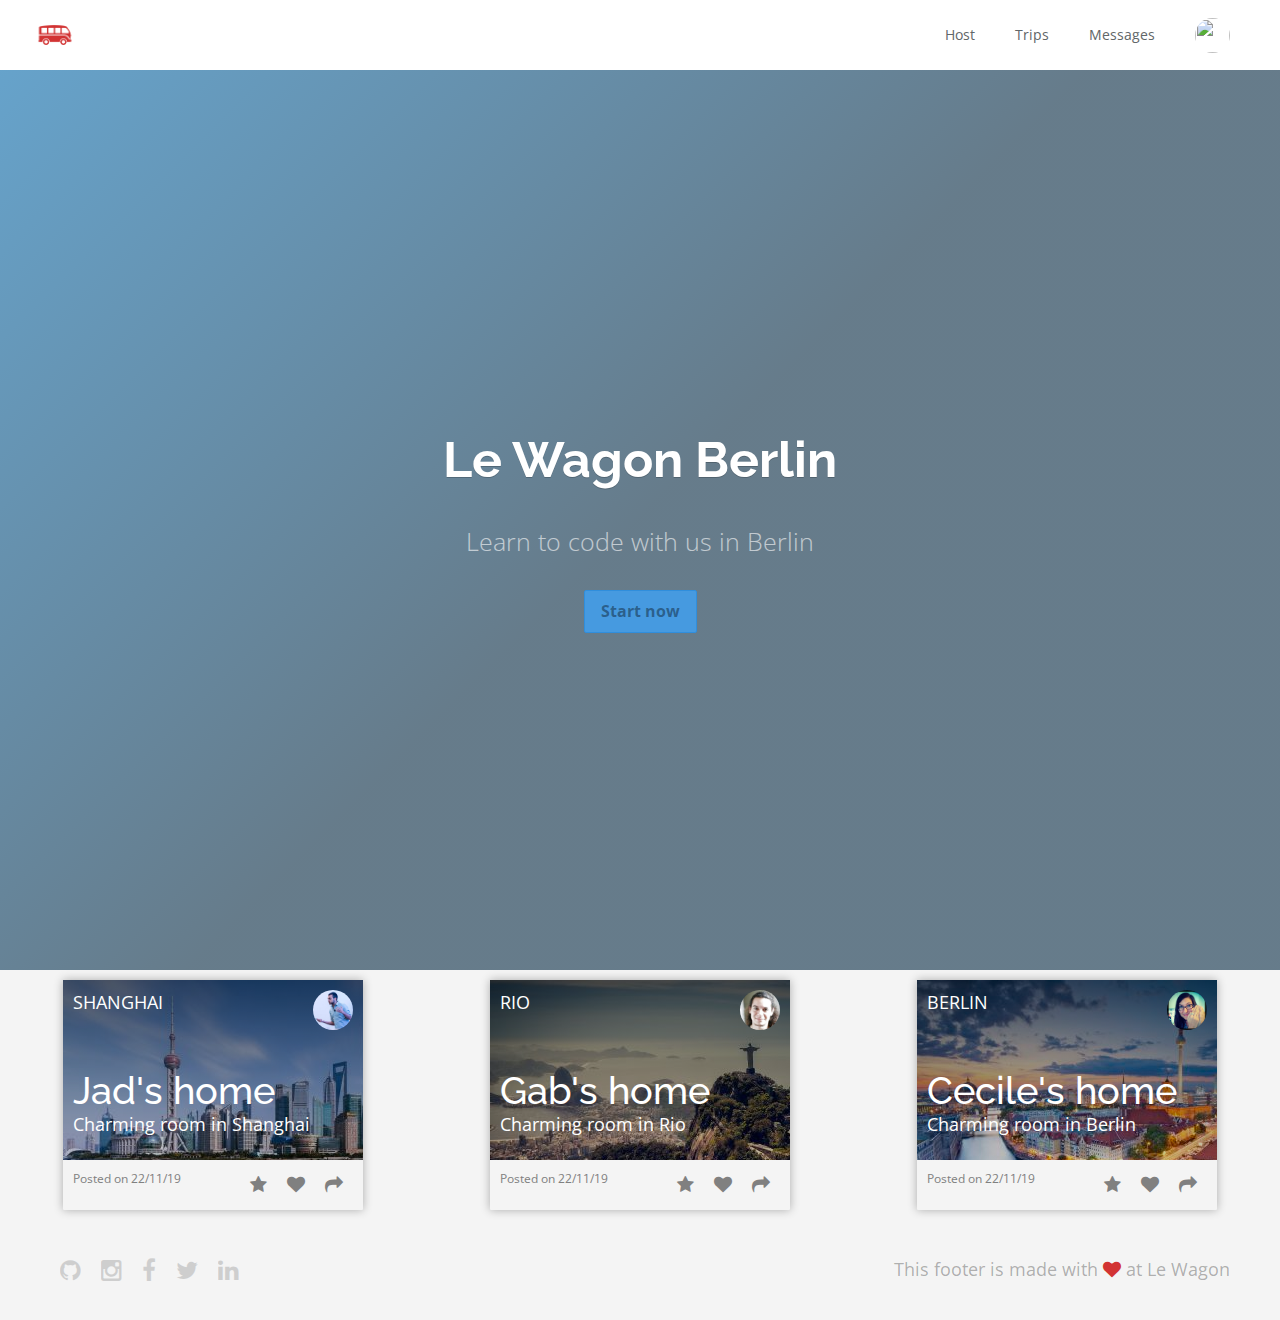
==== commit d066982d: "Automated commit at 2017-07-31 11:04:31 UTC by middleman-deploy 2.0.0-alpha" ====
--- a/index.html
+++ b/index.html
@@ -7,22 +7,151 @@
           content="width=device-width, initial-scale=1, shrink-to-fit=no">
     <!-- Use the title from a page's frontmatter if it has one -->
     <title>Le Wagon - Middleman</title>
-    <link href="stylesheets/application-3c48b980.css" rel="stylesheet" />
+    <link href="stylesheets/application-00091b3a.css" rel="stylesheet" />
     <script src="javascripts/application-93de88c9.js"></script>
     <link href="images/favicon-f15af148.png" rel="icon" type="image/png" />
   </head>
   <body>
+    <!-- layouts/layout.erb -->
+    <div class="navbar-wagon">
+  <!-- Logo -->
+  <a href="/" class="navbar-wagon-brand">
+    <img src="images/logo-acc9c0ec.png" alt="logo">
+  </a>
+
+  <!-- Right Navigation -->
+  <div class="navbar-wagon-right hidden-xs hidden-sm">
+
+    <a href="" class="navbar-wagon-item navbar-wagon-link">Host</a>
+    <a href="" class="navbar-wagon-item navbar-wagon-link">Trips</a>
+    <a href="" class="navbar-wagon-item navbar-wagon-link">Messages</a>
+
+    <!-- Profile picture with dropdown list -->
+    <div class="navbar-wagon-item">
+      <div class="dropdown">
+        <img src="https://kitt.lewagon.com/placeholder/users/ssaunier" class="avatar dropdown-toggle" id="navbar-wagon-menu" data-toggle="dropdown">
+        <ul class="dropdown-menu dropdown-menu-right navbar-wagon-dropdown-menu">
+          <li><a href="#">Profile</a></li>
+          <li><a href="#">Dashboard</a></li>
+          <li><a href="#">Log Out</a></li>
+        </ul>
+      </div>
+    </div>
+  </div>
+
+  <!-- Dropdown appearing on mobile only -->
+  <div class="navbar-wagon-item hidden-md hidden-lg">
+    <div class="dropdown">
+      <i class="fa fa-bars dropdown-toggle" data-toggle="dropdown"></i>
+      <ul class="dropdown-menu dropdown-menu-right navbar-wagon-dropdown-menu">
+        <li><a href="#">Host</a></li>
+        <li><a href="#">Trips</a></li>
+        <li><a href="#">Messagese</a></li>
+      </ul>
+    </div>
+  </div>
+</div>
+   <!-- inject layouts/_navbar.html.erb -->
     <div id="home">
   <div class="home-content">
+
+    <div class="banner" style="background-image: linear-gradient(-225deg, rgba(0,101,168,0.6) 0%, rgba(0,36,61,0.6) 50%), url('https://kitt.lewagon.com/placeholder/cities/berlin');">
+      <div class="banner-content">
+        <h1>Le Wagon Berlin</h1>
+        <p>Learn to code with us in Berlin</p>
+        <a class="btn btn-primary btn-lg">Start now</a>
+      </div>
+    </div>
+
+<!--
     <img src="images/logo-acc9c0ec.png" width="200" alt="Logo" />
-    <p>
-      Middleman is now running!
-    </p>
     <p class="about">
       <a href="about.html">More about this template</a>
     </p>
+
+ -->
   </div>
 </div>
 
+<div class="cards">
+
+  <div class="card">
+    <div class="card-body" id="background1">
+      <div class="card-category">SHANGHAI</div>
+      <div class="card-avatar">
+        <img class="card-user avatar" src="images/jad-f3aaaa78.png">
+      </div>
+      <div class="card-description">
+        <h2>Jad's home</h2>
+        <p>Charming room in Shanghai</p>
+      </div>
+    </div>
+    <div class="card-footer">
+      <p>Posted on 22/11/19</p>
+      <div class="controls">
+        <a href=""><i class="fa fa-star"></i></a>
+        <a href=""><i class="fa fa-heart"></i></a>
+        <a href=""><i class="fa fa-share"></i></a>
+      </div>
+    </div>
+  </div>
+
+  <div class="card">
+    <div class="card-body" id="background2">
+      <div class="card-category">RIO</div>
+      <div class="card-avatar">
+        <img class="card-user avatar" src="images/gab-5d0e8b9e.png">
+      </div>
+      <div class="card-description">
+        <h2>Gab's home</h2>
+        <p>Charming room in Rio</p>
+      </div>
+    </div>
+    <div class="card-footer">
+      <p>Posted on 22/11/19</p>
+      <div class="controls">
+        <a href=""><i class="fa fa-star"></i></a>
+        <a href=""><i class="fa fa-heart"></i></a>
+        <a href=""><i class="fa fa-share"></i></a>
+      </div>
+    </div>
+  </div>
+
+  <div class="card">
+    <div class="card-body" id="background3">
+      <div class="card-category">BERLIN</div>
+      <div class="card-avatar">
+        <img class="card-user avatar" src="images/cecile-01e1f016.png">
+      </div>
+      <div class="card-description">
+        <h2>Cecile's home</h2>
+        <p>Charming room in Berlin</p>
+      </div>
+    </div>
+    <div class="card-footer">
+      <p>Posted on 22/11/19</p>
+      <div class="controls">
+        <a href=""><i class="fa fa-star"></i></a>
+        <a href=""><i class="fa fa-heart"></i></a>
+        <a href=""><i class="fa fa-share"></i></a>
+      </div>
+    </div>
+  </div>
+
+</div>
+                      <!-- Page content is injected here -->
+    <div class="footer">
+  <div class="footer-links">
+    <a href="#"><i class="fa fa-github"></i></a>
+    <a href="#"><i class="fa fa-instagram"></i></a>
+    <a href="#"><i class="fa fa-facebook"></i></a>
+    <a href="#"><i class="fa fa-twitter"></i></a>
+    <a href="#"><i class="fa fa-linkedin"></i></a>
+  </div>
+  <div class="footer-copyright">
+    This footer is made with <i class="fa fa-heart"></i> at Le Wagon
+  </div>
+</div>
+   <!-- inject layouts/_footer.html.erb -->
   </body>
 </html>
--- a/stylesheets/application-00091b3a.css
+++ b/stylesheets/application-00091b3a.css
@@ -0,0 +1,8 @@
+@import url("https://fonts.googleapis.com/css?family=Open+Sans:400,300,700|Raleway:400,100,300,700,500");/*!
+ * Bootstrap v3.3.7 (http://getbootstrap.com)
+ * Copyright 2011-2016 Twitter, Inc.
+ * Licensed under MIT (https://github.com/twbs/bootstrap/blob/master/LICENSE)
+ *//*! normalize.css v3.0.3 | MIT License | github.com/necolas/normalize.css */html{font-family:sans-serif;-ms-text-size-adjust:100%;-webkit-text-size-adjust:100%}body{margin:0}article,aside,details,figcaption,figure,footer,header,hgroup,main,menu,nav,section,summary{display:block}audio,canvas,progress,video{display:inline-block;vertical-align:baseline}audio:not([controls]){display:none;height:0}[hidden],template{display:none}a{background-color:transparent}a:active,a:hover{outline:0}abbr[title]{border-bottom:1px dotted}b,strong{font-weight:bold}dfn{font-style:italic}h1{font-size:2em;margin:0.67em 0}mark{background:#ff0;color:#000}small{font-size:80%}sub,sup{font-size:75%;line-height:0;position:relative;vertical-align:baseline}sup{top:-0.5em}sub{bottom:-0.25em}img{border:0}svg:not(:root){overflow:hidden}figure{margin:1em 40px}hr{-webkit-box-sizing:content-box;box-sizing:content-box;height:0}pre{overflow:auto}code,kbd,pre,samp{font-family:monospace, monospace;font-size:1em}button,input,optgroup,select,textarea{color:inherit;font:inherit;margin:0}button{overflow:visible}button,select{text-transform:none}button,html input[type="button"],input[type="reset"],input[type="submit"]{-webkit-appearance:button;cursor:pointer}button[disabled],html input[disabled]{cursor:default}button::-moz-focus-inner,input::-moz-focus-inner{border:0;padding:0}input{line-height:normal}input[type="checkbox"],input[type="radio"]{-webkit-box-sizing:border-box;box-sizing:border-box;padding:0}input[type="number"]::-webkit-inner-spin-button,input[type="number"]::-webkit-outer-spin-button{height:auto}input[type="search"]{-webkit-appearance:textfield;-webkit-box-sizing:content-box;box-sizing:content-box}input[type="search"]::-webkit-search-cancel-button,input[type="search"]::-webkit-search-decoration{-webkit-appearance:none}fieldset{border:1px solid #c0c0c0;margin:0 2px;padding:0.35em 0.625em 0.75em}legend{border:0;padding:0}textarea{overflow:auto}optgroup{font-weight:bold}table{border-collapse:collapse;border-spacing:0}td,th{padding:0}/*! Source: https://github.com/h5bp/html5-boilerplate/blob/master/src/css/main.css */@media print{*,*:before,*:after{background:transparent !important;color:#000 !important;-webkit-box-shadow:none !important;box-shadow:none !important;text-shadow:none !important}a,a:visited{text-decoration:underline}a[href]:after{content:" (" attr(href) ")"}abbr[title]:after{content:" (" attr(title) ")"}a[href^="#"]:after,a[href^="javascript:"]:after{content:""}pre,blockquote{border:1px solid #999;page-break-inside:avoid}thead{display:table-header-group}tr,img{page-break-inside:avoid}img{max-width:100% !important}p,h2,h3{orphans:3;widows:3}h2,h3{page-break-after:avoid}.navbar{display:none}.btn>.caret,.dropup>.btn>.caret{border-top-color:#000 !important}.label{border:1px solid #000}.table{border-collapse:collapse !important}.table td,.table th{background-color:#fff !important}.table-bordered th,.table-bordered td{border:1px solid #ddd !important}}@font-face{font-family:'Glyphicons Halflings';src:url("../assets/bootstrap/glyphicons-halflings-regular-86b6f62b.eot");src:url("../assets/bootstrap/glyphicons-halflings-regular-86b6f62b.eot?#iefix") format("embedded-opentype"),url("../assets/bootstrap/glyphicons-halflings-regular-ca35b697.woff2") format("woff2"),url("../assets/bootstrap/glyphicons-halflings-regular-278e49a8.woff") format("woff"),url("../assets/bootstrap/glyphicons-halflings-regular-44bc1850.ttf") format("truetype"),url("../assets/bootstrap/glyphicons-halflings-regular-de51a849.svg#glyphicons_halflingsregular") format("svg")}.glyphicon{position:relative;top:1px;display:inline-block;font-family:'Glyphicons Halflings';font-style:normal;font-weight:normal;line-height:1;-webkit-font-smoothing:antialiased;-moz-osx-font-smoothing:grayscale}.glyphicon-asterisk:before{content:"\002a"}.glyphicon-plus:before{content:"\002b"}.glyphicon-euro:before,.glyphicon-eur:before{content:"\20ac"}.glyphicon-minus:before{content:"\2212"}.glyphicon-cloud:before{content:"\2601"}.glyphicon-envelope:before{content:"\2709"}.glyphicon-pencil:before{content:"\270f"}.glyphicon-glass:before{content:"\e001"}.glyphicon-music:before{content:"\e002"}.glyphicon-search:before{content:"\e003"}.glyphicon-heart:before{content:"\e005"}.glyphicon-star:before{content:"\e006"}.glyphicon-star-empty:before{content:"\e007"}.glyphicon-user:before{content:"\e008"}.glyphicon-film:before{content:"\e009"}.glyphicon-th-large:before{content:"\e010"}.glyphicon-th:before{content:"\e011"}.glyphicon-th-list:before{content:"\e012"}.glyphicon-ok:before{content:"\e013"}.glyphicon-remove:before{content:"\e014"}.glyphicon-zoom-in:before{content:"\e015"}.glyphicon-zoom-out:before{content:"\e016"}.glyphicon-off:before{content:"\e017"}.glyphicon-signal:before{content:"\e018"}.glyphicon-cog:before{content:"\e019"}.glyphicon-trash:before{content:"\e020"}.glyphicon-home:before{content:"\e021"}.glyphicon-file:before{content:"\e022"}.glyphicon-time:before{content:"\e023"}.glyphicon-road:before{content:"\e024"}.glyphicon-download-alt:before{content:"\e025"}.glyphicon-download:before{content:"\e026"}.glyphicon-upload:before{content:"\e027"}.glyphicon-inbox:before{content:"\e028"}.glyphicon-play-circle:before{content:"\e029"}.glyphicon-repeat:before{content:"\e030"}.glyphicon-refresh:before{content:"\e031"}.glyphicon-list-alt:before{content:"\e032"}.glyphicon-lock:before{content:"\e033"}.glyphicon-flag:before{content:"\e034"}.glyphicon-headphones:before{content:"\e035"}.glyphicon-volume-off:before{content:"\e036"}.glyphicon-volume-down:before{content:"\e037"}.glyphicon-volume-up:before{content:"\e038"}.glyphicon-qrcode:before{content:"\e039"}.glyphicon-barcode:before{content:"\e040"}.glyphicon-tag:before{content:"\e041"}.glyphicon-tags:before{content:"\e042"}.glyphicon-book:before{content:"\e043"}.glyphicon-bookmark:before{content:"\e044"}.glyphicon-print:before{content:"\e045"}.glyphicon-camera:before{content:"\e046"}.glyphicon-font:before{content:"\e047"}.glyphicon-bold:before{content:"\e048"}.glyphicon-italic:before{content:"\e049"}.glyphicon-text-height:before{content:"\e050"}.glyphicon-text-width:before{content:"\e051"}.glyphicon-align-left:before{content:"\e052"}.glyphicon-align-center:before{content:"\e053"}.glyphicon-align-right:before{content:"\e054"}.glyphicon-align-justify:before{content:"\e055"}.glyphicon-list:before{content:"\e056"}.glyphicon-indent-left:before{content:"\e057"}.glyphicon-indent-right:before{content:"\e058"}.glyphicon-facetime-video:before{content:"\e059"}.glyphicon-picture:before{content:"\e060"}.glyphicon-map-marker:before{content:"\e062"}.glyphicon-adjust:before{content:"\e063"}.glyphicon-tint:before{content:"\e064"}.glyphicon-edit:before{content:"\e065"}.glyphicon-share:before{content:"\e066"}.glyphicon-check:before{content:"\e067"}.glyphicon-move:before{content:"\e068"}.glyphicon-step-backward:before{content:"\e069"}.glyphicon-fast-backward:before{content:"\e070"}.glyphicon-backward:before{content:"\e071"}.glyphicon-play:before{content:"\e072"}.glyphicon-pause:before{content:"\e073"}.glyphicon-stop:before{content:"\e074"}.glyphicon-forward:before{content:"\e075"}.glyphicon-fast-forward:before{content:"\e076"}.glyphicon-step-forward:before{content:"\e077"}.glyphicon-eject:before{content:"\e078"}.glyphicon-chevron-left:before{content:"\e079"}.glyphicon-chevron-right:before{content:"\e080"}.glyphicon-plus-sign:before{content:"\e081"}.glyphicon-minus-sign:before{content:"\e082"}.glyphicon-remove-sign:before{content:"\e083"}.glyphicon-ok-sign:before{content:"\e084"}.glyphicon-question-sign:before{content:"\e085"}.glyphicon-info-sign:before{content:"\e086"}.glyphicon-screenshot:before{content:"\e087"}.glyphicon-remove-circle:before{content:"\e088"}.glyphicon-ok-circle:before{content:"\e089"}.glyphicon-ban-circle:before{content:"\e090"}.glyphicon-arrow-left:before{content:"\e091"}.glyphicon-arrow-right:before{content:"\e092"}.glyphicon-arrow-up:before{content:"\e093"}.glyphicon-arrow-down:before{content:"\e094"}.glyphicon-share-alt:before{content:"\e095"}.glyphicon-resize-full:before{content:"\e096"}.glyphicon-resize-small:before{content:"\e097"}.glyphicon-exclamation-sign:before{content:"\e101"}.glyphicon-gift:before{content:"\e102"}.glyphicon-leaf:before{content:"\e103"}.glyphicon-fire:before{content:"\e104"}.glyphicon-eye-open:before{content:"\e105"}.glyphicon-eye-close:before{content:"\e106"}.glyphicon-warning-sign:before{content:"\e107"}.glyphicon-plane:before{content:"\e108"}.glyphicon-calendar:before{content:"\e109"}.glyphicon-random:before{content:"\e110"}.glyphicon-comment:before{content:"\e111"}.glyphicon-magnet:before{content:"\e112"}.glyphicon-chevron-up:before{content:"\e113"}.glyphicon-chevron-down:before{content:"\e114"}.glyphicon-retweet:before{content:"\e115"}.glyphicon-shopping-cart:before{content:"\e116"}.glyphicon-folder-close:before{content:"\e117"}.glyphicon-folder-open:before{content:"\e118"}.glyphicon-resize-vertical:before{content:"\e119"}.glyphicon-resize-horizontal:before{content:"\e120"}.glyphicon-hdd:before{content:"\e121"}.glyphicon-bullhorn:before{content:"\e122"}.glyphicon-bell:before{content:"\e123"}.glyphicon-certificate:before{content:"\e124"}.glyphicon-thumbs-up:before{content:"\e125"}.glyphicon-thumbs-down:before{content:"\e126"}.glyphicon-hand-right:before{content:"\e127"}.glyphicon-hand-left:before{content:"\e128"}.glyphicon-hand-up:before{content:"\e129"}.glyphicon-hand-down:before{content:"\e130"}.glyphicon-circle-arrow-right:before{content:"\e131"}.glyphicon-circle-arrow-left:before{content:"\e132"}.glyphicon-circle-arrow-up:before{content:"\e133"}.glyphicon-circle-arrow-down:before{content:"\e134"}.glyphicon-globe:before{content:"\e135"}.glyphicon-wrench:before{content:"\e136"}.glyphicon-tasks:before{content:"\e137"}.glyphicon-filter:before{content:"\e138"}.glyphicon-briefcase:before{content:"\e139"}.glyphicon-fullscreen:before{content:"\e140"}.glyphicon-dashboard:before{content:"\e141"}.glyphicon-paperclip:before{content:"\e142"}.glyphicon-heart-empty:before{content:"\e143"}.glyphicon-link:before{content:"\e144"}.glyphicon-phone:before{content:"\e145"}.glyphicon-pushpin:before{content:"\e146"}.glyphicon-usd:before{content:"\e148"}.glyphicon-gbp:before{content:"\e149"}.glyphicon-sort:before{content:"\e150"}.glyphicon-sort-by-alphabet:before{content:"\e151"}.glyphicon-sort-by-alphabet-alt:before{content:"\e152"}.glyphicon-sort-by-order:before{content:"\e153"}.glyphicon-sort-by-order-alt:before{content:"\e154"}.glyphicon-sort-by-attributes:before{content:"\e155"}.glyphicon-sort-by-attributes-alt:before{content:"\e156"}.glyphicon-unchecked:before{content:"\e157"}.glyphicon-expand:before{content:"\e158"}.glyphicon-collapse-down:before{content:"\e159"}.glyphicon-collapse-up:before{content:"\e160"}.glyphicon-log-in:before{content:"\e161"}.glyphicon-flash:before{content:"\e162"}.glyphicon-log-out:before{content:"\e163"}.glyphicon-new-window:before{content:"\e164"}.glyphicon-record:before{content:"\e165"}.glyphicon-save:before{content:"\e166"}.glyphicon-open:before{content:"\e167"}.glyphicon-saved:before{content:"\e168"}.glyphicon-import:before{content:"\e169"}.glyphicon-export:before{content:"\e170"}.glyphicon-send:before{content:"\e171"}.glyphicon-floppy-disk:before{content:"\e172"}.glyphicon-floppy-saved:before{content:"\e173"}.glyphicon-floppy-remove:before{content:"\e174"}.glyphicon-floppy-save:before{content:"\e175"}.glyphicon-floppy-open:before{content:"\e176"}.glyphicon-credit-card:before{content:"\e177"}.glyphicon-transfer:before{content:"\e178"}.glyphicon-cutlery:before{content:"\e179"}.glyphicon-header:before{content:"\e180"}.glyphicon-compressed:before{content:"\e181"}.glyphicon-earphone:before{content:"\e182"}.glyphicon-phone-alt:before{content:"\e183"}.glyphicon-tower:before{content:"\e184"}.glyphicon-stats:before{content:"\e185"}.glyphicon-sd-video:before{content:"\e186"}.glyphicon-hd-video:before{content:"\e187"}.glyphicon-subtitles:before{content:"\e188"}.glyphicon-sound-stereo:before{content:"\e189"}.glyphicon-sound-dolby:before{content:"\e190"}.glyphicon-sound-5-1:before{content:"\e191"}.glyphicon-sound-6-1:before{content:"\e192"}.glyphicon-sound-7-1:before{content:"\e193"}.glyphicon-copyright-mark:before{content:"\e194"}.glyphicon-registration-mark:before{content:"\e195"}.glyphicon-cloud-download:before{content:"\e197"}.glyphicon-cloud-upload:before{content:"\e198"}.glyphicon-tree-conifer:before{content:"\e199"}.glyphicon-tree-deciduous:before{content:"\e200"}.glyphicon-cd:before{content:"\e201"}.glyphicon-save-file:before{content:"\e202"}.glyphicon-open-file:before{content:"\e203"}.glyphicon-level-up:before{content:"\e204"}.glyphicon-copy:before{content:"\e205"}.glyphicon-paste:before{content:"\e206"}.glyphicon-alert:before{content:"\e209"}.glyphicon-equalizer:before{content:"\e210"}.glyphicon-king:before{content:"\e211"}.glyphicon-queen:before{content:"\e212"}.glyphicon-pawn:before{content:"\e213"}.glyphicon-bishop:before{content:"\e214"}.glyphicon-knight:before{content:"\e215"}.glyphicon-baby-formula:before{content:"\e216"}.glyphicon-tent:before{content:"\26fa"}.glyphicon-blackboard:before{content:"\e218"}.glyphicon-bed:before{content:"\e219"}.glyphicon-apple:before{content:"\f8ff"}.glyphicon-erase:before{content:"\e221"}.glyphicon-hourglass:before{content:"\231b"}.glyphicon-lamp:before{content:"\e223"}.glyphicon-duplicate:before{content:"\e224"}.glyphicon-piggy-bank:before{content:"\e225"}.glyphicon-scissors:before{content:"\e226"}.glyphicon-bitcoin:before{content:"\e227"}.glyphicon-btc:before{content:"\e227"}.glyphicon-xbt:before{content:"\e227"}.glyphicon-yen:before{content:"\00a5"}.glyphicon-jpy:before{content:"\00a5"}.glyphicon-ruble:before{content:"\20bd"}.glyphicon-rub:before{content:"\20bd"}.glyphicon-scale:before{content:"\e230"}.glyphicon-ice-lolly:before{content:"\e231"}.glyphicon-ice-lolly-tasted:before{content:"\e232"}.glyphicon-education:before{content:"\e233"}.glyphicon-option-horizontal:before{content:"\e234"}.glyphicon-option-vertical:before{content:"\e235"}.glyphicon-menu-hamburger:before{content:"\e236"}.glyphicon-modal-window:before{content:"\e237"}.glyphicon-oil:before{content:"\e238"}.glyphicon-grain:before{content:"\e239"}.glyphicon-sunglasses:before{content:"\e240"}.glyphicon-text-size:before{content:"\e241"}.glyphicon-text-color:before{content:"\e242"}.glyphicon-text-background:before{content:"\e243"}.glyphicon-object-align-top:before{content:"\e244"}.glyphicon-object-align-bottom:before{content:"\e245"}.glyphicon-object-align-horizontal:before{content:"\e246"}.glyphicon-object-align-left:before{content:"\e247"}.glyphicon-object-align-vertical:before{content:"\e248"}.glyphicon-object-align-right:before{content:"\e249"}.glyphicon-triangle-right:before{content:"\e250"}.glyphicon-triangle-left:before{content:"\e251"}.glyphicon-triangle-bottom:before{content:"\e252"}.glyphicon-triangle-top:before{content:"\e253"}.glyphicon-console:before{content:"\e254"}.glyphicon-superscript:before{content:"\e255"}.glyphicon-subscript:before{content:"\e256"}.glyphicon-menu-left:before{content:"\e257"}.glyphicon-menu-right:before{content:"\e258"}.glyphicon-menu-down:before{content:"\e259"}.glyphicon-menu-up:before{content:"\e260"}*{-webkit-box-sizing:border-box;box-sizing:border-box}*:before,*:after{-webkit-box-sizing:border-box;box-sizing:border-box}html{font-size:10px;-webkit-tap-highlight-color:transparent}body{font-family:"Open Sans", "Helvetica", "sans-serif";font-size:18px;line-height:1.42857143;color:#333333;background-color:#F4F4F4}input,button,select,textarea{font-family:inherit;font-size:inherit;line-height:inherit}a{color:#469AE0;text-decoration:none}a:hover,a:focus{color:#1f74ba;text-decoration:underline}a:focus{outline:5px auto -webkit-focus-ring-color;outline-offset:-2px}figure{margin:0}img{vertical-align:middle}.img-responsive{display:block;max-width:100%;height:auto}.img-rounded{border-radius:2px}.img-thumbnail{padding:4px;line-height:1.42857143;background-color:#F4F4F4;border:1px solid #ddd;border-radius:2px;-webkit-transition:all 0.2s ease-in-out;transition:all 0.2s ease-in-out;display:inline-block;max-width:100%;height:auto}.img-circle{border-radius:50%}hr{margin-top:25px;margin-bottom:25px;border:0;border-top:1px solid #eeeeee}.sr-only{position:absolute;width:1px;height:1px;margin:-1px;padding:0;overflow:hidden;clip:rect(0, 0, 0, 0);border:0}.sr-only-focusable:active,.sr-only-focusable:focus{position:static;width:auto;height:auto;margin:0;overflow:visible;clip:auto}[role="button"]{cursor:pointer}h1,h2,h3,h4,h5,h6,.h1,.h2,.h3,.h4,.h5,.h6{font-family:"Raleway", "Helvetica", "sans-serif";font-weight:500;line-height:1.1;color:inherit}h1 small,h1 .small,h2 small,h2 .small,h3 small,h3 .small,h4 small,h4 .small,h5 small,h5 .small,h6 small,h6 .small,.h1 small,.h1 .small,.h2 small,.h2 .small,.h3 small,.h3 .small,.h4 small,.h4 .small,.h5 small,.h5 .small,.h6 small,.h6 .small{font-weight:normal;line-height:1;color:#777777}h1,.h1,h2,.h2,h3,.h3{margin-top:25px;margin-bottom:12.5px}h1 small,h1 .small,.h1 small,.h1 .small,h2 small,h2 .small,.h2 small,.h2 .small,h3 small,h3 .small,.h3 small,.h3 .small{font-size:65%}h4,.h4,h5,.h5,h6,.h6{margin-top:12.5px;margin-bottom:12.5px}h4 small,h4 .small,.h4 small,.h4 .small,h5 small,h5 .small,.h5 small,.h5 .small,h6 small,h6 .small,.h6 small,.h6 .small{font-size:75%}h1,.h1{font-size:46px}h2,.h2{font-size:38px}h3,.h3{font-size:31px}h4,.h4{font-size:23px}h5,.h5{font-size:18px}h6,.h6{font-size:16px}p{margin:0 0 12.5px}.lead{margin-bottom:25px;font-size:20px;font-weight:300;line-height:1.4}@media (min-width: 768px){.lead{font-size:27px}}small,.small{font-size:88%}mark,.mark{background-color:#fcf8e3;padding:.2em}.text-left{text-align:left}.text-right{text-align:right}.text-center{text-align:center}.text-justify{text-align:justify}.text-nowrap{white-space:nowrap}.text-lowercase{text-transform:lowercase}.text-uppercase,.initialism{text-transform:uppercase}.text-capitalize{text-transform:capitalize}.text-muted{color:#777777}.text-primary{color:#469AE0}a.text-primary:hover,a.text-primary:focus{color:#2381d0}.text-success{color:#3c763d}a.text-success:hover,a.text-success:focus{color:#2b542c}.text-info{color:#31708f}a.text-info:hover,a.text-info:focus{color:#245269}.text-warning{color:#8a6d3b}a.text-warning:hover,a.text-warning:focus{color:#66512c}.text-danger{color:#a94442}a.text-danger:hover,a.text-danger:focus{color:#843534}.bg-primary{color:#fff}.bg-primary{background-color:#469AE0}a.bg-primary:hover,a.bg-primary:focus{background-color:#2381d0}.bg-success{background-color:#dff0d8}a.bg-success:hover,a.bg-success:focus{background-color:#c1e2b3}.bg-info{background-color:#d9edf7}a.bg-info:hover,a.bg-info:focus{background-color:#afd9ee}.bg-warning{background-color:#fcf8e3}a.bg-warning:hover,a.bg-warning:focus{background-color:#f7ecb5}.bg-danger{background-color:#f2dede}a.bg-danger:hover,a.bg-danger:focus{background-color:#e4b9b9}.page-header{padding-bottom:11.5px;margin:50px 0 25px;border-bottom:1px solid #eeeeee}ul,ol{margin-top:0;margin-bottom:12.5px}ul ul,ul ol,ol ul,ol ol{margin-bottom:0}.list-unstyled{padding-left:0;list-style:none}.list-inline{padding-left:0;list-style:none;margin-left:-5px}.list-inline>li{display:inline-block;padding-left:5px;padding-right:5px}dl{margin-top:0;margin-bottom:25px}dt,dd{line-height:1.42857143}dt{font-weight:bold}dd{margin-left:0}.dl-horizontal dd:before,.dl-horizontal dd:after{content:" ";display:table}.dl-horizontal dd:after{clear:both}@media (min-width: 768px){.dl-horizontal dt{float:left;width:160px;clear:left;text-align:right;overflow:hidden;text-overflow:ellipsis;white-space:nowrap}.dl-horizontal dd{margin-left:180px}}abbr[title],abbr[data-original-title]{cursor:help;border-bottom:1px dotted #777777}.initialism{font-size:90%}blockquote{padding:12.5px 25px;margin:0 0 25px;font-size:22.5px;border-left:5px solid #eeeeee}blockquote p:last-child,blockquote ul:last-child,blockquote ol:last-child{margin-bottom:0}blockquote footer,blockquote small,blockquote .small{display:block;font-size:80%;line-height:1.42857143;color:#777777}blockquote footer:before,blockquote small:before,blockquote .small:before{content:'\2014 \00A0'}.blockquote-reverse,blockquote.pull-right{padding-right:15px;padding-left:0;border-right:5px solid #eeeeee;border-left:0;text-align:right}.blockquote-reverse footer:before,.blockquote-reverse small:before,.blockquote-reverse .small:before,blockquote.pull-right footer:before,blockquote.pull-right small:before,blockquote.pull-right .small:before{content:''}.blockquote-reverse footer:after,.blockquote-reverse small:after,.blockquote-reverse .small:after,blockquote.pull-right footer:after,blockquote.pull-right small:after,blockquote.pull-right .small:after{content:'\00A0 \2014'}address{margin-bottom:25px;font-style:normal;line-height:1.42857143}code,kbd,pre,samp{font-family:Menlo, Monaco, Consolas, "Courier New", monospace}code{padding:2px 4px;font-size:90%;color:#c7254e;background-color:#f9f2f4;border-radius:2px}kbd{padding:2px 4px;font-size:90%;color:#fff;background-color:#333;border-radius:2px;-webkit-box-shadow:inset 0 -1px 0 rgba(0,0,0,0.25);box-shadow:inset 0 -1px 0 rgba(0,0,0,0.25)}kbd kbd{padding:0;font-size:100%;font-weight:bold;-webkit-box-shadow:none;box-shadow:none}pre{display:block;padding:12px;margin:0 0 12.5px;font-size:17px;line-height:1.42857143;word-break:break-all;word-wrap:break-word;color:#333333;background-color:#f5f5f5;border:1px solid #ccc;border-radius:2px}pre code{padding:0;font-size:inherit;color:inherit;white-space:pre-wrap;background-color:transparent;border-radius:0}.pre-scrollable{max-height:340px;overflow-y:scroll}.container{margin-right:auto;margin-left:auto;padding-left:15px;padding-right:15px}.container:before,.container:after{content:" ";display:table}.container:after{clear:both}@media (min-width: 768px){.container{width:750px}}@media (min-width: 992px){.container{width:970px}}@media (min-width: 1200px){.container{width:1170px}}.container-fluid{margin-right:auto;margin-left:auto;padding-left:15px;padding-right:15px}.container-fluid:before,.container-fluid:after{content:" ";display:table}.container-fluid:after{clear:both}.row{margin-left:-15px;margin-right:-15px}.row:before,.row:after{content:" ";display:table}.row:after{clear:both}.col-xs-1,.col-sm-1,.col-md-1,.col-lg-1,.col-xs-2,.col-sm-2,.col-md-2,.col-lg-2,.col-xs-3,.col-sm-3,.col-md-3,.col-lg-3,.col-xs-4,.col-sm-4,.col-md-4,.col-lg-4,.col-xs-5,.col-sm-5,.col-md-5,.col-lg-5,.col-xs-6,.col-sm-6,.col-md-6,.col-lg-6,.col-xs-7,.col-sm-7,.col-md-7,.col-lg-7,.col-xs-8,.col-sm-8,.col-md-8,.col-lg-8,.col-xs-9,.col-sm-9,.col-md-9,.col-lg-9,.col-xs-10,.col-sm-10,.col-md-10,.col-lg-10,.col-xs-11,.col-sm-11,.col-md-11,.col-lg-11,.col-xs-12,.col-sm-12,.col-md-12,.col-lg-12{position:relative;min-height:1px;padding-left:15px;padding-right:15px}.col-xs-1,.col-xs-2,.col-xs-3,.col-xs-4,.col-xs-5,.col-xs-6,.col-xs-7,.col-xs-8,.col-xs-9,.col-xs-10,.col-xs-11,.col-xs-12{float:left}.col-xs-1{width:8.33333333%}.col-xs-2{width:16.66666667%}.col-xs-3{width:25%}.col-xs-4{width:33.33333333%}.col-xs-5{width:41.66666667%}.col-xs-6{width:50%}.col-xs-7{width:58.33333333%}.col-xs-8{width:66.66666667%}.col-xs-9{width:75%}.col-xs-10{width:83.33333333%}.col-xs-11{width:91.66666667%}.col-xs-12{width:100%}.col-xs-pull-0{right:auto}.col-xs-pull-1{right:8.33333333%}.col-xs-pull-2{right:16.66666667%}.col-xs-pull-3{right:25%}.col-xs-pull-4{right:33.33333333%}.col-xs-pull-5{right:41.66666667%}.col-xs-pull-6{right:50%}.col-xs-pull-7{right:58.33333333%}.col-xs-pull-8{right:66.66666667%}.col-xs-pull-9{right:75%}.col-xs-pull-10{right:83.33333333%}.col-xs-pull-11{right:91.66666667%}.col-xs-pull-12{right:100%}.col-xs-push-0{left:auto}.col-xs-push-1{left:8.33333333%}.col-xs-push-2{left:16.66666667%}.col-xs-push-3{left:25%}.col-xs-push-4{left:33.33333333%}.col-xs-push-5{left:41.66666667%}.col-xs-push-6{left:50%}.col-xs-push-7{left:58.33333333%}.col-xs-push-8{left:66.66666667%}.col-xs-push-9{left:75%}.col-xs-push-10{left:83.33333333%}.col-xs-push-11{left:91.66666667%}.col-xs-push-12{left:100%}.col-xs-offset-0{margin-left:0%}.col-xs-offset-1{margin-left:8.33333333%}.col-xs-offset-2{margin-left:16.66666667%}.col-xs-offset-3{margin-left:25%}.col-xs-offset-4{margin-left:33.33333333%}.col-xs-offset-5{margin-left:41.66666667%}.col-xs-offset-6{margin-left:50%}.col-xs-offset-7{margin-left:58.33333333%}.col-xs-offset-8{margin-left:66.66666667%}.col-xs-offset-9{margin-left:75%}.col-xs-offset-10{margin-left:83.33333333%}.col-xs-offset-11{margin-left:91.66666667%}.col-xs-offset-12{margin-left:100%}@media (min-width: 768px){.col-sm-1,.col-sm-2,.col-sm-3,.col-sm-4,.col-sm-5,.col-sm-6,.col-sm-7,.col-sm-8,.col-sm-9,.col-sm-10,.col-sm-11,.col-sm-12{float:left}.col-sm-1{width:8.33333333%}.col-sm-2{width:16.66666667%}.col-sm-3{width:25%}.col-sm-4{width:33.33333333%}.col-sm-5{width:41.66666667%}.col-sm-6{width:50%}.col-sm-7{width:58.33333333%}.col-sm-8{width:66.66666667%}.col-sm-9{width:75%}.col-sm-10{width:83.33333333%}.col-sm-11{width:91.66666667%}.col-sm-12{width:100%}.col-sm-pull-0{right:auto}.col-sm-pull-1{right:8.33333333%}.col-sm-pull-2{right:16.66666667%}.col-sm-pull-3{right:25%}.col-sm-pull-4{right:33.33333333%}.col-sm-pull-5{right:41.66666667%}.col-sm-pull-6{right:50%}.col-sm-pull-7{right:58.33333333%}.col-sm-pull-8{right:66.66666667%}.col-sm-pull-9{right:75%}.col-sm-pull-10{right:83.33333333%}.col-sm-pull-11{right:91.66666667%}.col-sm-pull-12{right:100%}.col-sm-push-0{left:auto}.col-sm-push-1{left:8.33333333%}.col-sm-push-2{left:16.66666667%}.col-sm-push-3{left:25%}.col-sm-push-4{left:33.33333333%}.col-sm-push-5{left:41.66666667%}.col-sm-push-6{left:50%}.col-sm-push-7{left:58.33333333%}.col-sm-push-8{left:66.66666667%}.col-sm-push-9{left:75%}.col-sm-push-10{left:83.33333333%}.col-sm-push-11{left:91.66666667%}.col-sm-push-12{left:100%}.col-sm-offset-0{margin-left:0%}.col-sm-offset-1{margin-left:8.33333333%}.col-sm-offset-2{margin-left:16.66666667%}.col-sm-offset-3{margin-left:25%}.col-sm-offset-4{margin-left:33.33333333%}.col-sm-offset-5{margin-left:41.66666667%}.col-sm-offset-6{margin-left:50%}.col-sm-offset-7{margin-left:58.33333333%}.col-sm-offset-8{margin-left:66.66666667%}.col-sm-offset-9{margin-left:75%}.col-sm-offset-10{margin-left:83.33333333%}.col-sm-offset-11{margin-left:91.66666667%}.col-sm-offset-12{margin-left:100%}}@media (min-width: 992px){.col-md-1,.col-md-2,.col-md-3,.col-md-4,.col-md-5,.col-md-6,.col-md-7,.col-md-8,.col-md-9,.col-md-10,.col-md-11,.col-md-12{float:left}.col-md-1{width:8.33333333%}.col-md-2{width:16.66666667%}.col-md-3{width:25%}.col-md-4{width:33.33333333%}.col-md-5{width:41.66666667%}.col-md-6{width:50%}.col-md-7{width:58.33333333%}.col-md-8{width:66.66666667%}.col-md-9{width:75%}.col-md-10{width:83.33333333%}.col-md-11{width:91.66666667%}.col-md-12{width:100%}.col-md-pull-0{right:auto}.col-md-pull-1{right:8.33333333%}.col-md-pull-2{right:16.66666667%}.col-md-pull-3{right:25%}.col-md-pull-4{right:33.33333333%}.col-md-pull-5{right:41.66666667%}.col-md-pull-6{right:50%}.col-md-pull-7{right:58.33333333%}.col-md-pull-8{right:66.66666667%}.col-md-pull-9{right:75%}.col-md-pull-10{right:83.33333333%}.col-md-pull-11{right:91.66666667%}.col-md-pull-12{right:100%}.col-md-push-0{left:auto}.col-md-push-1{left:8.33333333%}.col-md-push-2{left:16.66666667%}.col-md-push-3{left:25%}.col-md-push-4{left:33.33333333%}.col-md-push-5{left:41.66666667%}.col-md-push-6{left:50%}.col-md-push-7{left:58.33333333%}.col-md-push-8{left:66.66666667%}.col-md-push-9{left:75%}.col-md-push-10{left:83.33333333%}.col-md-push-11{left:91.66666667%}.col-md-push-12{left:100%}.col-md-offset-0{margin-left:0%}.col-md-offset-1{margin-left:8.33333333%}.col-md-offset-2{margin-left:16.66666667%}.col-md-offset-3{margin-left:25%}.col-md-offset-4{margin-left:33.33333333%}.col-md-offset-5{margin-left:41.66666667%}.col-md-offset-6{margin-left:50%}.col-md-offset-7{margin-left:58.33333333%}.col-md-offset-8{margin-left:66.66666667%}.col-md-offset-9{margin-left:75%}.col-md-offset-10{margin-left:83.33333333%}.col-md-offset-11{margin-left:91.66666667%}.col-md-offset-12{margin-left:100%}}@media (min-width: 1200px){.col-lg-1,.col-lg-2,.col-lg-3,.col-lg-4,.col-lg-5,.col-lg-6,.col-lg-7,.col-lg-8,.col-lg-9,.col-lg-10,.col-lg-11,.col-lg-12{float:left}.col-lg-1{width:8.33333333%}.col-lg-2{width:16.66666667%}.col-lg-3{width:25%}.col-lg-4{width:33.33333333%}.col-lg-5{width:41.66666667%}.col-lg-6{width:50%}.col-lg-7{width:58.33333333%}.col-lg-8{width:66.66666667%}.col-lg-9{width:75%}.col-lg-10{width:83.33333333%}.col-lg-11{width:91.66666667%}.col-lg-12{width:100%}.col-lg-pull-0{right:auto}.col-lg-pull-1{right:8.33333333%}.col-lg-pull-2{right:16.66666667%}.col-lg-pull-3{right:25%}.col-lg-pull-4{right:33.33333333%}.col-lg-pull-5{right:41.66666667%}.col-lg-pull-6{right:50%}.col-lg-pull-7{right:58.33333333%}.col-lg-pull-8{right:66.66666667%}.col-lg-pull-9{right:75%}.col-lg-pull-10{right:83.33333333%}.col-lg-pull-11{right:91.66666667%}.col-lg-pull-12{right:100%}.col-lg-push-0{left:auto}.col-lg-push-1{left:8.33333333%}.col-lg-push-2{left:16.66666667%}.col-lg-push-3{left:25%}.col-lg-push-4{left:33.33333333%}.col-lg-push-5{left:41.66666667%}.col-lg-push-6{left:50%}.col-lg-push-7{left:58.33333333%}.col-lg-push-8{left:66.66666667%}.col-lg-push-9{left:75%}.col-lg-push-10{left:83.33333333%}.col-lg-push-11{left:91.66666667%}.col-lg-push-12{left:100%}.col-lg-offset-0{margin-left:0%}.col-lg-offset-1{margin-left:8.33333333%}.col-lg-offset-2{margin-left:16.66666667%}.col-lg-offset-3{margin-left:25%}.col-lg-offset-4{margin-left:33.33333333%}.col-lg-offset-5{margin-left:41.66666667%}.col-lg-offset-6{margin-left:50%}.col-lg-offset-7{margin-left:58.33333333%}.col-lg-offset-8{margin-left:66.66666667%}.col-lg-offset-9{margin-left:75%}.col-lg-offset-10{margin-left:83.33333333%}.col-lg-offset-11{margin-left:91.66666667%}.col-lg-offset-12{margin-left:100%}}table{background-color:transparent}caption{padding-top:8px;padding-bottom:8px;color:#777777;text-align:left}th{text-align:left}.table{width:100%;max-width:100%;margin-bottom:25px}.table>thead>tr>th,.table>thead>tr>td,.table>tbody>tr>th,.table>tbody>tr>td,.table>tfoot>tr>th,.table>tfoot>tr>td{padding:8px;line-height:1.42857143;vertical-align:top;border-top:1px solid #ddd}.table>thead>tr>th{vertical-align:bottom;border-bottom:2px solid #ddd}.table>caption+thead>tr:first-child>th,.table>caption+thead>tr:first-child>td,.table>colgroup+thead>tr:first-child>th,.table>colgroup+thead>tr:first-child>td,.table>thead:first-child>tr:first-child>th,.table>thead:first-child>tr:first-child>td{border-top:0}.table>tbody+tbody{border-top:2px solid #ddd}.table .table{background-color:#F4F4F4}.table-condensed>thead>tr>th,.table-condensed>thead>tr>td,.table-condensed>tbody>tr>th,.table-condensed>tbody>tr>td,.table-condensed>tfoot>tr>th,.table-condensed>tfoot>tr>td{padding:5px}.table-bordered{border:1px solid #ddd}.table-bordered>thead>tr>th,.table-bordered>thead>tr>td,.table-bordered>tbody>tr>th,.table-bordered>tbody>tr>td,.table-bordered>tfoot>tr>th,.table-bordered>tfoot>tr>td{border:1px solid #ddd}.table-bordered>thead>tr>th,.table-bordered>thead>tr>td{border-bottom-width:2px}.table-striped>tbody>tr:nth-of-type(odd){background-color:#f9f9f9}.table-hover>tbody>tr:hover{background-color:#f5f5f5}table col[class*="col-"]{position:static;float:none;display:table-column}table td[class*="col-"],table th[class*="col-"]{position:static;float:none;display:table-cell}.table>thead>tr>td.active,.table>thead>tr>th.active,.table>thead>tr.active>td,.table>thead>tr.active>th,.table>tbody>tr>td.active,.table>tbody>tr>th.active,.table>tbody>tr.active>td,.table>tbody>tr.active>th,.table>tfoot>tr>td.active,.table>tfoot>tr>th.active,.table>tfoot>tr.active>td,.table>tfoot>tr.active>th{background-color:#f5f5f5}.table-hover>tbody>tr>td.active:hover,.table-hover>tbody>tr>th.active:hover,.table-hover>tbody>tr.active:hover>td,.table-hover>tbody>tr:hover>.active,.table-hover>tbody>tr.active:hover>th{background-color:#e8e8e8}.table>thead>tr>td.success,.table>thead>tr>th.success,.table>thead>tr.success>td,.table>thead>tr.success>th,.table>tbody>tr>td.success,.table>tbody>tr>th.success,.table>tbody>tr.success>td,.table>tbody>tr.success>th,.table>tfoot>tr>td.success,.table>tfoot>tr>th.success,.table>tfoot>tr.success>td,.table>tfoot>tr.success>th{background-color:#dff0d8}.table-hover>tbody>tr>td.success:hover,.table-hover>tbody>tr>th.success:hover,.table-hover>tbody>tr.success:hover>td,.table-hover>tbody>tr:hover>.success,.table-hover>tbody>tr.success:hover>th{background-color:#d0e9c6}.table>thead>tr>td.info,.table>thead>tr>th.info,.table>thead>tr.info>td,.table>thead>tr.info>th,.table>tbody>tr>td.info,.table>tbody>tr>th.info,.table>tbody>tr.info>td,.table>tbody>tr.info>th,.table>tfoot>tr>td.info,.table>tfoot>tr>th.info,.table>tfoot>tr.info>td,.table>tfoot>tr.info>th{background-color:#d9edf7}.table-hover>tbody>tr>td.info:hover,.table-hover>tbody>tr>th.info:hover,.table-hover>tbody>tr.info:hover>td,.table-hover>tbody>tr:hover>.info,.table-hover>tbody>tr.info:hover>th{background-color:#c4e3f3}.table>thead>tr>td.warning,.table>thead>tr>th.warning,.table>thead>tr.warning>td,.table>thead>tr.warning>th,.table>tbody>tr>td.warning,.table>tbody>tr>th.warning,.table>tbody>tr.warning>td,.table>tbody>tr.warning>th,.table>tfoot>tr>td.warning,.table>tfoot>tr>th.warning,.table>tfoot>tr.warning>td,.table>tfoot>tr.warning>th{background-color:#fcf8e3}.table-hover>tbody>tr>td.warning:hover,.table-hover>tbody>tr>th.warning:hover,.table-hover>tbody>tr.warning:hover>td,.table-hover>tbody>tr:hover>.warning,.table-hover>tbody>tr.warning:hover>th{background-color:#faf2cc}.table>thead>tr>td.danger,.table>thead>tr>th.danger,.table>thead>tr.danger>td,.table>thead>tr.danger>th,.table>tbody>tr>td.danger,.table>tbody>tr>th.danger,.table>tbody>tr.danger>td,.table>tbody>tr.danger>th,.table>tfoot>tr>td.danger,.table>tfoot>tr>th.danger,.table>tfoot>tr.danger>td,.table>tfoot>tr.danger>th{background-color:#f2dede}.table-hover>tbody>tr>td.danger:hover,.table-hover>tbody>tr>th.danger:hover,.table-hover>tbody>tr.danger:hover>td,.table-hover>tbody>tr:hover>.danger,.table-hover>tbody>tr.danger:hover>th{background-color:#ebcccc}.table-responsive{overflow-x:auto;min-height:0.01%}@media screen and (max-width: 767px){.table-responsive{width:100%;margin-bottom:18.75px;overflow-y:hidden;-ms-overflow-style:-ms-autohiding-scrollbar;border:1px solid #ddd}.table-responsive>.table{margin-bottom:0}.table-responsive>.table>thead>tr>th,.table-responsive>.table>thead>tr>td,.table-responsive>.table>tbody>tr>th,.table-responsive>.table>tbody>tr>td,.table-responsive>.table>tfoot>tr>th,.table-responsive>.table>tfoot>tr>td{white-space:nowrap}.table-responsive>.table-bordered{border:0}.table-responsive>.table-bordered>thead>tr>th:first-child,.table-responsive>.table-bordered>thead>tr>td:first-child,.table-responsive>.table-bordered>tbody>tr>th:first-child,.table-responsive>.table-bordered>tbody>tr>td:first-child,.table-responsive>.table-bordered>tfoot>tr>th:first-child,.table-responsive>.table-bordered>tfoot>tr>td:first-child{border-left:0}.table-responsive>.table-bordered>thead>tr>th:last-child,.table-responsive>.table-bordered>thead>tr>td:last-child,.table-responsive>.table-bordered>tbody>tr>th:last-child,.table-responsive>.table-bordered>tbody>tr>td:last-child,.table-responsive>.table-bordered>tfoot>tr>th:last-child,.table-responsive>.table-bordered>tfoot>tr>td:last-child{border-right:0}.table-responsive>.table-bordered>tbody>tr:last-child>th,.table-responsive>.table-bordered>tbody>tr:last-child>td,.table-responsive>.table-bordered>tfoot>tr:last-child>th,.table-responsive>.table-bordered>tfoot>tr:last-child>td{border-bottom:0}}fieldset{padding:0;margin:0;border:0;min-width:0}legend{display:block;width:100%;padding:0;margin-bottom:25px;font-size:27px;line-height:inherit;color:#333333;border:0;border-bottom:1px solid #e5e5e5}label{display:inline-block;max-width:100%;margin-bottom:5px;font-weight:bold}input[type="search"]{-webkit-box-sizing:border-box;box-sizing:border-box}input[type="radio"],input[type="checkbox"]{margin:4px 0 0;margin-top:1px \9;line-height:normal}input[type="file"]{display:block}input[type="range"]{display:block;width:100%}select[multiple],select[size]{height:auto}input[type="file"]:focus,input[type="radio"]:focus,input[type="checkbox"]:focus{outline:5px auto -webkit-focus-ring-color;outline-offset:-2px}output{display:block;padding-top:7px;font-size:18px;line-height:1.42857143;color:#000000}.form-control{display:block;width:100%;height:39px;padding:6px 12px;font-size:18px;line-height:1.42857143;color:#000000;background-color:#fff;background-image:none;border:1px solid #ccc;border-radius:2px;-webkit-box-shadow:inset 0 1px 1px rgba(0,0,0,0.075);box-shadow:inset 0 1px 1px rgba(0,0,0,0.075);-webkit-transition:border-color ease-in-out 0.15s, box-shadow ease-in-out 0.15s;-webkit-transition:border-color ease-in-out 0.15s, -webkit-box-shadow ease-in-out 0.15s;transition:border-color ease-in-out 0.15s, -webkit-box-shadow ease-in-out 0.15s;transition:border-color ease-in-out 0.15s, box-shadow ease-in-out 0.15s;transition:border-color ease-in-out 0.15s, box-shadow ease-in-out 0.15s, -webkit-box-shadow ease-in-out 0.15s}.form-control:focus{border-color:#66afe9;outline:0;-webkit-box-shadow:inset 0 1px 1px rgba(0,0,0,0.075),0 0 8px rgba(102,175,233,0.6);box-shadow:inset 0 1px 1px rgba(0,0,0,0.075),0 0 8px rgba(102,175,233,0.6)}.form-control::-moz-placeholder{color:#999;opacity:1}.form-control:-ms-input-placeholder{color:#999}.form-control::-webkit-input-placeholder{color:#999}.form-control::-ms-expand{border:0;background-color:transparent}.form-control[disabled],.form-control[readonly],fieldset[disabled] .form-control{background-color:#eeeeee;opacity:1}.form-control[disabled],fieldset[disabled] .form-control{cursor:not-allowed}textarea.form-control{height:auto}input[type="search"]{-webkit-appearance:none}@media screen and (-webkit-min-device-pixel-ratio: 0){input[type="date"].form-control,input[type="time"].form-control,input[type="datetime-local"].form-control,input[type="month"].form-control{line-height:39px}input[type="date"].input-sm,.input-group-sm>input[type="date"].form-control,.input-group-sm>input[type="date"].input-group-addon,.input-group-sm>.input-group-btn>input[type="date"].btn,.input-group-sm input[type="date"],input[type="time"].input-sm,.input-group-sm>input[type="time"].form-control,.input-group-sm>input[type="time"].input-group-addon,.input-group-sm>.input-group-btn>input[type="time"].btn,.input-group-sm input[type="time"],input[type="datetime-local"].input-sm,.input-group-sm>input[type="datetime-local"].form-control,.input-group-sm>input[type="datetime-local"].input-group-addon,.input-group-sm>.input-group-btn>input[type="datetime-local"].btn,.input-group-sm input[type="datetime-local"],input[type="month"].input-sm,.input-group-sm>input[type="month"].form-control,.input-group-sm>input[type="month"].input-group-addon,.input-group-sm>.input-group-btn>input[type="month"].btn,.input-group-sm input[type="month"]{line-height:36px}input[type="date"].input-lg,.input-group-lg>input[type="date"].form-control,.input-group-lg>input[type="date"].input-group-addon,.input-group-lg>.input-group-btn>input[type="date"].btn,.input-group-lg input[type="date"],input[type="time"].input-lg,.input-group-lg>input[type="time"].form-control,.input-group-lg>input[type="time"].input-group-addon,.input-group-lg>.input-group-btn>input[type="time"].btn,.input-group-lg input[type="time"],input[type="datetime-local"].input-lg,.input-group-lg>input[type="datetime-local"].form-control,.input-group-lg>input[type="datetime-local"].input-group-addon,.input-group-lg>.input-group-btn>input[type="datetime-local"].btn,.input-group-lg input[type="datetime-local"],input[type="month"].input-lg,.input-group-lg>input[type="month"].form-control,.input-group-lg>input[type="month"].input-group-addon,.input-group-lg>.input-group-btn>input[type="month"].btn,.input-group-lg input[type="month"]{line-height:53px}}.form-group{margin-bottom:15px}.radio,.checkbox{position:relative;display:block;margin-top:10px;margin-bottom:10px}.radio label,.checkbox label{min-height:25px;padding-left:20px;margin-bottom:0;font-weight:normal;cursor:pointer}.radio input[type="radio"],.radio-inline input[type="radio"],.checkbox input[type="checkbox"],.checkbox-inline input[type="checkbox"]{position:absolute;margin-left:-20px;margin-top:4px \9}.radio+.radio,.checkbox+.checkbox{margin-top:-5px}.radio-inline,.checkbox-inline{position:relative;display:inline-block;padding-left:20px;margin-bottom:0;vertical-align:middle;font-weight:normal;cursor:pointer}.radio-inline+.radio-inline,.checkbox-inline+.checkbox-inline{margin-top:0;margin-left:10px}input[type="radio"][disabled],input[type="radio"].disabled,fieldset[disabled] input[type="radio"],input[type="checkbox"][disabled],input[type="checkbox"].disabled,fieldset[disabled] input[type="checkbox"]{cursor:not-allowed}.radio-inline.disabled,fieldset[disabled] .radio-inline,.checkbox-inline.disabled,fieldset[disabled] .checkbox-inline{cursor:not-allowed}.radio.disabled label,fieldset[disabled] .radio label,.checkbox.disabled label,fieldset[disabled] .checkbox label{cursor:not-allowed}.form-control-static{padding-top:7px;padding-bottom:7px;margin-bottom:0;min-height:43px}.form-control-static.input-lg,.input-group-lg>.form-control-static.form-control,.input-group-lg>.form-control-static.input-group-addon,.input-group-lg>.input-group-btn>.form-control-static.btn,.form-control-static.input-sm,.input-group-sm>.form-control-static.form-control,.input-group-sm>.form-control-static.input-group-addon,.input-group-sm>.input-group-btn>.form-control-static.btn{padding-left:0;padding-right:0}.input-sm,.input-group-sm>.form-control,.input-group-sm>.input-group-addon,.input-group-sm>.input-group-btn>.btn{height:36px;padding:5px 10px;font-size:16px;line-height:1.5;border-radius:2px}select.input-sm,.input-group-sm>select.form-control,.input-group-sm>select.input-group-addon,.input-group-sm>.input-group-btn>select.btn{height:36px;line-height:36px}textarea.input-sm,.input-group-sm>textarea.form-control,.input-group-sm>textarea.input-group-addon,.input-group-sm>.input-group-btn>textarea.btn,select[multiple].input-sm,.input-group-sm>select[multiple].form-control,.input-group-sm>select[multiple].input-group-addon,.input-group-sm>.input-group-btn>select[multiple].btn{height:auto}.form-group-sm .form-control{height:36px;padding:5px 10px;font-size:16px;line-height:1.5;border-radius:2px}.form-group-sm select.form-control{height:36px;line-height:36px}.form-group-sm textarea.form-control,.form-group-sm select[multiple].form-control{height:auto}.form-group-sm .form-control-static{height:36px;min-height:41px;padding:6px 10px;font-size:16px;line-height:1.5}.input-lg,.input-group-lg>.form-control,.input-group-lg>.input-group-addon,.input-group-lg>.input-group-btn>.btn{height:53px;padding:10px 16px;font-size:23px;line-height:1.3333333;border-radius:2px}select.input-lg,.input-group-lg>select.form-control,.input-group-lg>select.input-group-addon,.input-group-lg>.input-group-btn>select.btn{height:53px;line-height:53px}textarea.input-lg,.input-group-lg>textarea.form-control,.input-group-lg>textarea.input-group-addon,.input-group-lg>.input-group-btn>textarea.btn,select[multiple].input-lg,.input-group-lg>select[multiple].form-control,.input-group-lg>select[multiple].input-group-addon,.input-group-lg>.input-group-btn>select[multiple].btn{height:auto}.form-group-lg .form-control{height:53px;padding:10px 16px;font-size:23px;line-height:1.3333333;border-radius:2px}.form-group-lg select.form-control{height:53px;line-height:53px}.form-group-lg textarea.form-control,.form-group-lg select[multiple].form-control{height:auto}.form-group-lg .form-control-static{height:53px;min-height:48px;padding:11px 16px;font-size:23px;line-height:1.3333333}.has-feedback{position:relative}.has-feedback .form-control{padding-right:48.75px}.form-control-feedback{position:absolute;top:0;right:0;z-index:2;display:block;width:39px;height:39px;line-height:39px;text-align:center;pointer-events:none}.input-lg+.form-control-feedback,.input-group-lg>.form-control+.form-control-feedback,.input-group-lg>.input-group-addon+.form-control-feedback,.input-group-lg>.input-group-btn>.btn+.form-control-feedback,.input-group-lg+.form-control-feedback,.form-group-lg .form-control+.form-control-feedback{width:53px;height:53px;line-height:53px}.input-sm+.form-control-feedback,.input-group-sm>.form-control+.form-control-feedback,.input-group-sm>.input-group-addon+.form-control-feedback,.input-group-sm>.input-group-btn>.btn+.form-control-feedback,.input-group-sm+.form-control-feedback,.form-group-sm .form-control+.form-control-feedback{width:36px;height:36px;line-height:36px}.has-success .help-block,.has-success .control-label,.has-success .radio,.has-success .checkbox,.has-success .radio-inline,.has-success .checkbox-inline,.has-success.radio label,.has-success.checkbox label,.has-success.radio-inline label,.has-success.checkbox-inline label{color:#3c763d}.has-success .form-control{border-color:#3c763d;-webkit-box-shadow:inset 0 1px 1px rgba(0,0,0,0.075);box-shadow:inset 0 1px 1px rgba(0,0,0,0.075)}.has-success .form-control:focus{border-color:#2b542c;-webkit-box-shadow:inset 0 1px 1px rgba(0,0,0,0.075),0 0 6px #67b168;box-shadow:inset 0 1px 1px rgba(0,0,0,0.075),0 0 6px #67b168}.has-success .input-group-addon{color:#3c763d;border-color:#3c763d;background-color:#dff0d8}.has-success .form-control-feedback{color:#3c763d}.has-warning .help-block,.has-warning .control-label,.has-warning .radio,.has-warning .checkbox,.has-warning .radio-inline,.has-warning .checkbox-inline,.has-warning.radio label,.has-warning.checkbox label,.has-warning.radio-inline label,.has-warning.checkbox-inline label{color:#8a6d3b}.has-warning .form-control{border-color:#8a6d3b;-webkit-box-shadow:inset 0 1px 1px rgba(0,0,0,0.075);box-shadow:inset 0 1px 1px rgba(0,0,0,0.075)}.has-warning .form-control:focus{border-color:#66512c;-webkit-box-shadow:inset 0 1px 1px rgba(0,0,0,0.075),0 0 6px #c0a16b;box-shadow:inset 0 1px 1px rgba(0,0,0,0.075),0 0 6px #c0a16b}.has-warning .input-group-addon{color:#8a6d3b;border-color:#8a6d3b;background-color:#fcf8e3}.has-warning .form-control-feedback{color:#8a6d3b}.has-error .help-block,.has-error .control-label,.has-error .radio,.has-error .checkbox,.has-error .radio-inline,.has-error .checkbox-inline,.has-error.radio label,.has-error.checkbox label,.has-error.radio-inline label,.has-error.checkbox-inline label{color:#a94442}.has-error .form-control{border-color:#a94442;-webkit-box-shadow:inset 0 1px 1px rgba(0,0,0,0.075);box-shadow:inset 0 1px 1px rgba(0,0,0,0.075)}.has-error .form-control:focus{border-color:#843534;-webkit-box-shadow:inset 0 1px 1px rgba(0,0,0,0.075),0 0 6px #ce8483;box-shadow:inset 0 1px 1px rgba(0,0,0,0.075),0 0 6px #ce8483}.has-error .input-group-addon{color:#a94442;border-color:#a94442;background-color:#f2dede}.has-error .form-control-feedback{color:#a94442}.has-feedback label ~ .form-control-feedback{top:30px}.has-feedback label.sr-only ~ .form-control-feedback{top:0}.help-block{display:block;margin-top:5px;margin-bottom:10px;color:#737373}@media (min-width: 768px){.form-inline .form-group{display:inline-block;margin-bottom:0;vertical-align:middle}.form-inline .form-control{display:inline-block;width:auto;vertical-align:middle}.form-inline .form-control-static{display:inline-block}.form-inline .input-group{display:inline-table;vertical-align:middle}.form-inline .input-group .input-group-addon,.form-inline .input-group .input-group-btn,.form-inline .input-group .form-control{width:auto}.form-inline .input-group>.form-control{width:100%}.form-inline .control-label{margin-bottom:0;vertical-align:middle}.form-inline .radio,.form-inline .checkbox{display:inline-block;margin-top:0;margin-bottom:0;vertical-align:middle}.form-inline .radio label,.form-inline .checkbox label{padding-left:0}.form-inline .radio input[type="radio"],.form-inline .checkbox input[type="checkbox"]{position:relative;margin-left:0}.form-inline .has-feedback .form-control-feedback{top:0}}.form-horizontal .radio,.form-horizontal .checkbox,.form-horizontal .radio-inline,.form-horizontal .checkbox-inline{margin-top:0;margin-bottom:0;padding-top:7px}.form-horizontal .radio,.form-horizontal .checkbox{min-height:32px}.form-horizontal .form-group{margin-left:-15px;margin-right:-15px}.form-horizontal .form-group:before,.form-horizontal .form-group:after{content:" ";display:table}.form-horizontal .form-group:after{clear:both}@media (min-width: 768px){.form-horizontal .control-label{text-align:right;margin-bottom:0;padding-top:7px}}.form-horizontal .has-feedback .form-control-feedback{right:15px}@media (min-width: 768px){.form-horizontal .form-group-lg .control-label{padding-top:11px;font-size:23px}}@media (min-width: 768px){.form-horizontal .form-group-sm .control-label{padding-top:6px;font-size:16px}}.btn{display:inline-block;margin-bottom:0;font-weight:normal;text-align:center;vertical-align:middle;-ms-touch-action:manipulation;touch-action:manipulation;cursor:pointer;background-image:none;border:1px solid transparent;white-space:nowrap;padding:6px 12px;font-size:18px;line-height:1.42857143;border-radius:2px;-webkit-user-select:none;-moz-user-select:none;-ms-user-select:none;user-select:none}.btn:focus,.btn.focus,.btn:active:focus,.btn:active.focus,.btn.active:focus,.btn.active.focus{outline:5px auto -webkit-focus-ring-color;outline-offset:-2px}.btn:hover,.btn:focus,.btn.focus{color:#333;text-decoration:none}.btn:active,.btn.active{outline:0;background-image:none;-webkit-box-shadow:inset 0 3px 5px rgba(0,0,0,0.125);box-shadow:inset 0 3px 5px rgba(0,0,0,0.125)}.btn.disabled,.btn[disabled],fieldset[disabled] .btn{cursor:not-allowed;opacity:0.65;filter:alpha(opacity=65);-webkit-box-shadow:none;box-shadow:none}a.btn.disabled,fieldset[disabled] a.btn{pointer-events:none}.btn-default{color:#333;background-color:#fff;border-color:#ccc}.btn-default:focus,.btn-default.focus{color:#333;background-color:#e6e6e6;border-color:#8c8c8c}.btn-default:hover{color:#333;background-color:#e6e6e6;border-color:#adadad}.btn-default:active,.btn-default.active,.open>.btn-default.dropdown-toggle{color:#333;background-color:#e6e6e6;border-color:#adadad}.btn-default:active:hover,.btn-default:active:focus,.btn-default:active.focus,.btn-default.active:hover,.btn-default.active:focus,.btn-default.active.focus,.open>.btn-default.dropdown-toggle:hover,.open>.btn-default.dropdown-toggle:focus,.open>.btn-default.dropdown-toggle.focus{color:#333;background-color:#d4d4d4;border-color:#8c8c8c}.btn-default:active,.btn-default.active,.open>.btn-default.dropdown-toggle{background-image:none}.btn-default.disabled:hover,.btn-default.disabled:focus,.btn-default.disabled.focus,.btn-default[disabled]:hover,.btn-default[disabled]:focus,.btn-default[disabled].focus,fieldset[disabled] .btn-default:hover,fieldset[disabled] .btn-default:focus,fieldset[disabled] .btn-default.focus{background-color:#fff;border-color:#ccc}.btn-default .badge{color:#fff;background-color:#333}.btn-primary{color:#fff;background-color:#469AE0;border-color:#308edc}.btn-primary:focus,.btn-primary.focus{color:#fff;background-color:#2381d0;border-color:#144b79}.btn-primary:hover{color:#fff;background-color:#2381d0;border-color:#1e6eb2}.btn-primary:active,.btn-primary.active,.open>.btn-primary.dropdown-toggle{color:#fff;background-color:#2381d0;border-color:#1e6eb2}.btn-primary:active:hover,.btn-primary:active:focus,.btn-primary:active.focus,.btn-primary.active:hover,.btn-primary.active:focus,.btn-primary.active.focus,.open>.btn-primary.dropdown-toggle:hover,.open>.btn-primary.dropdown-toggle:focus,.open>.btn-primary.dropdown-toggle.focus{color:#fff;background-color:#1e6eb2;border-color:#144b79}.btn-primary:active,.btn-primary.active,.open>.btn-primary.dropdown-toggle{background-image:none}.btn-primary.disabled:hover,.btn-primary.disabled:focus,.btn-primary.disabled.focus,.btn-primary[disabled]:hover,.btn-primary[disabled]:focus,.btn-primary[disabled].focus,fieldset[disabled] .btn-primary:hover,fieldset[disabled] .btn-primary:focus,fieldset[disabled] .btn-primary.focus{background-color:#469AE0;border-color:#308edc}.btn-primary .badge{color:#469AE0;background-color:#fff}.btn-success{color:#fff;background-color:#32B796;border-color:#2da386}.btn-success:focus,.btn-success.focus{color:#fff;background-color:#278f75;border-color:#113f34}.btn-success:hover{color:#fff;background-color:#278f75;border-color:#1f735e}.btn-success:active,.btn-success.active,.open>.btn-success.dropdown-toggle{color:#fff;background-color:#278f75;border-color:#1f735e}.btn-success:active:hover,.btn-success:active:focus,.btn-success:active.focus,.btn-success.active:hover,.btn-success.active:focus,.btn-success.active.focus,.open>.btn-success.dropdown-toggle:hover,.open>.btn-success.dropdown-toggle:focus,.open>.btn-success.dropdown-toggle.focus{color:#fff;background-color:#1f735e;border-color:#113f34}.btn-success:active,.btn-success.active,.open>.btn-success.dropdown-toggle{background-image:none}.btn-success.disabled:hover,.btn-success.disabled:focus,.btn-success.disabled.focus,.btn-success[disabled]:hover,.btn-success[disabled]:focus,.btn-success[disabled].focus,fieldset[disabled] .btn-success:hover,fieldset[disabled] .btn-success:focus,fieldset[disabled] .btn-success.focus{background-color:#32B796;border-color:#2da386}.btn-success .badge{color:#32B796;background-color:#fff}.btn-info{color:#fff;background-color:#FDB631;border-color:#fdad18}.btn-info:focus,.btn-info.focus{color:#fff;background-color:#f9a302;border-color:#946101}.btn-info:hover{color:#fff;background-color:#f9a302;border-color:#d58c02}.btn-info:active,.btn-info.active,.open>.btn-info.dropdown-toggle{color:#fff;background-color:#f9a302;border-color:#d58c02}.btn-info:active:hover,.btn-info:active:focus,.btn-info:active.focus,.btn-info.active:hover,.btn-info.active:focus,.btn-info.active.focus,.open>.btn-info.dropdown-toggle:hover,.open>.btn-info.dropdown-toggle:focus,.open>.btn-info.dropdown-toggle.focus{color:#fff;background-color:#d58c02;border-color:#946101}.btn-info:active,.btn-info.active,.open>.btn-info.dropdown-toggle{background-image:none}.btn-info.disabled:hover,.btn-info.disabled:focus,.btn-info.disabled.focus,.btn-info[disabled]:hover,.btn-info[disabled]:focus,.btn-info[disabled].focus,fieldset[disabled] .btn-info:hover,fieldset[disabled] .btn-info:focus,fieldset[disabled] .btn-info.focus{background-color:#FDB631;border-color:#fdad18}.btn-info .badge{color:#FDB631;background-color:#fff}.btn-warning{color:#fff;background-color:#E67E22;border-color:#d67118}.btn-warning:focus,.btn-warning.focus{color:#fff;background-color:#bf6516;border-color:#64350b}.btn-warning:hover{color:#fff;background-color:#bf6516;border-color:#9f5412}.btn-warning:active,.btn-warning.active,.open>.btn-warning.dropdown-toggle{color:#fff;background-color:#bf6516;border-color:#9f5412}.btn-warning:active:hover,.btn-warning:active:focus,.btn-warning:active.focus,.btn-warning.active:hover,.btn-warning.active:focus,.btn-warning.active.focus,.open>.btn-warning.dropdown-toggle:hover,.open>.btn-warning.dropdown-toggle:focus,.open>.btn-warning.dropdown-toggle.focus{color:#fff;background-color:#9f5412;border-color:#64350b}.btn-warning:active,.btn-warning.active,.open>.btn-warning.dropdown-toggle{background-image:none}.btn-warning.disabled:hover,.btn-warning.disabled:focus,.btn-warning.disabled.focus,.btn-warning[disabled]:hover,.btn-warning[disabled]:focus,.btn-warning[disabled].focus,fieldset[disabled] .btn-warning:hover,fieldset[disabled] .btn-warning:focus,fieldset[disabled] .btn-warning.focus{background-color:#E67E22;border-color:#d67118}.btn-warning .badge{color:#E67E22;background-color:#fff}.btn-danger{color:#fff;background-color:#EE5F5B;border-color:#ec4844}.btn-danger:focus,.btn-danger.focus{color:#fff;background-color:#e9322d;border-color:#9f1411}.btn-danger:hover{color:#fff;background-color:#e9322d;border-color:#dc1c17}.btn-danger:active,.btn-danger.active,.open>.btn-danger.dropdown-toggle{color:#fff;background-color:#e9322d;border-color:#dc1c17}.btn-danger:active:hover,.btn-danger:active:focus,.btn-danger:active.focus,.btn-danger.active:hover,.btn-danger.active:focus,.btn-danger.active.focus,.open>.btn-danger.dropdown-toggle:hover,.open>.btn-danger.dropdown-toggle:focus,.open>.btn-danger.dropdown-toggle.focus{color:#fff;background-color:#dc1c17;border-color:#9f1411}.btn-danger:active,.btn-danger.active,.open>.btn-danger.dropdown-toggle{background-image:none}.btn-danger.disabled:hover,.btn-danger.disabled:focus,.btn-danger.disabled.focus,.btn-danger[disabled]:hover,.btn-danger[disabled]:focus,.btn-danger[disabled].focus,fieldset[disabled] .btn-danger:hover,fieldset[disabled] .btn-danger:focus,fieldset[disabled] .btn-danger.focus{background-color:#EE5F5B;border-color:#ec4844}.btn-danger .badge{color:#EE5F5B;background-color:#fff}.btn-link{color:#469AE0;font-weight:normal;border-radius:0}.btn-link,.btn-link:active,.btn-link.active,.btn-link[disabled],fieldset[disabled] .btn-link{background-color:transparent;-webkit-box-shadow:none;box-shadow:none}.btn-link,.btn-link:hover,.btn-link:focus,.btn-link:active{border-color:transparent}.btn-link:hover,.btn-link:focus{color:#1f74ba;text-decoration:underline;background-color:transparent}.btn-link[disabled]:hover,.btn-link[disabled]:focus,fieldset[disabled] .btn-link:hover,fieldset[disabled] .btn-link:focus{color:#777777;text-decoration:none}.btn-lg,.btn-group-lg>.btn{padding:10px 16px;font-size:23px;line-height:1.3333333;border-radius:2px}.btn-sm,.btn-group-sm>.btn{padding:5px 10px;font-size:16px;line-height:1.5;border-radius:2px}.btn-xs,.btn-group-xs>.btn{padding:1px 5px;font-size:16px;line-height:1.5;border-radius:2px}.btn-block{display:block;width:100%}.btn-block+.btn-block{margin-top:5px}input[type="submit"].btn-block,input[type="reset"].btn-block,input[type="button"].btn-block{width:100%}.fade{opacity:0;-webkit-transition:opacity 0.15s linear;transition:opacity 0.15s linear}.fade.in{opacity:1}.collapse{display:none}.collapse.in{display:block}tr.collapse.in{display:table-row}tbody.collapse.in{display:table-row-group}.collapsing{position:relative;height:0;overflow:hidden;-webkit-transition-property:height, visibility;transition-property:height, visibility;-webkit-transition-duration:0.35s;transition-duration:0.35s;-webkit-transition-timing-function:ease;transition-timing-function:ease}.caret{display:inline-block;width:0;height:0;margin-left:2px;vertical-align:middle;border-top:4px dashed;border-top:4px solid \9;border-right:4px solid transparent;border-left:4px solid transparent}.dropup,.dropdown{position:relative}.dropdown-toggle:focus{outline:0}.dropdown-menu{position:absolute;top:100%;left:0;z-index:1000;display:none;float:left;min-width:160px;padding:5px 0;margin:2px 0 0;list-style:none;font-size:18px;text-align:left;background-color:#fff;border:1px solid #ccc;border:1px solid rgba(0,0,0,0.15);border-radius:2px;-webkit-box-shadow:0 6px 12px rgba(0,0,0,0.175);box-shadow:0 6px 12px rgba(0,0,0,0.175);background-clip:padding-box}.dropdown-menu.pull-right{right:0;left:auto}.dropdown-menu .divider{height:1px;margin:11.5px 0;overflow:hidden;background-color:#e5e5e5}.dropdown-menu>li>a{display:block;padding:3px 20px;clear:both;font-weight:normal;line-height:1.42857143;color:#333333;white-space:nowrap}.dropdown-menu>li>a:hover,.dropdown-menu>li>a:focus{text-decoration:none;color:#262626;background-color:#f5f5f5}.dropdown-menu>.active>a,.dropdown-menu>.active>a:hover,.dropdown-menu>.active>a:focus{color:#fff;text-decoration:none;outline:0;background-color:#469AE0}.dropdown-menu>.disabled>a,.dropdown-menu>.disabled>a:hover,.dropdown-menu>.disabled>a:focus{color:#777777}.dropdown-menu>.disabled>a:hover,.dropdown-menu>.disabled>a:focus{text-decoration:none;background-color:transparent;background-image:none;filter:progid:DXImageTransform.Microsoft.gradient(enabled = false);cursor:not-allowed}.open>.dropdown-menu{display:block}.open>a{outline:0}.dropdown-menu-right{left:auto;right:0}.dropdown-menu-left{left:0;right:auto}.dropdown-header{display:block;padding:3px 20px;font-size:16px;line-height:1.42857143;color:#777777;white-space:nowrap}.dropdown-backdrop{position:fixed;left:0;right:0;bottom:0;top:0;z-index:990}.pull-right>.dropdown-menu{right:0;left:auto}.dropup .caret,.navbar-fixed-bottom .dropdown .caret{border-top:0;border-bottom:4px dashed;border-bottom:4px solid \9;content:""}.dropup .dropdown-menu,.navbar-fixed-bottom .dropdown .dropdown-menu{top:auto;bottom:100%;margin-bottom:2px}@media (min-width: 768px){.navbar-right .dropdown-menu{right:0;left:auto}.navbar-right .dropdown-menu-left{left:0;right:auto}}.btn-group,.btn-group-vertical{position:relative;display:inline-block;vertical-align:middle}.btn-group>.btn,.btn-group-vertical>.btn{position:relative;float:left}.btn-group>.btn:hover,.btn-group>.btn:focus,.btn-group>.btn:active,.btn-group>.btn.active,.btn-group-vertical>.btn:hover,.btn-group-vertical>.btn:focus,.btn-group-vertical>.btn:active,.btn-group-vertical>.btn.active{z-index:2}.btn-group .btn+.btn,.btn-group .btn+.btn-group,.btn-group .btn-group+.btn,.btn-group .btn-group+.btn-group{margin-left:-1px}.btn-toolbar{margin-left:-5px}.btn-toolbar:before,.btn-toolbar:after{content:" ";display:table}.btn-toolbar:after{clear:both}.btn-toolbar .btn,.btn-toolbar .btn-group,.btn-toolbar .input-group{float:left}.btn-toolbar>.btn,.btn-toolbar>.btn-group,.btn-toolbar>.input-group{margin-left:5px}.btn-group>.btn:not(:first-child):not(:last-child):not(.dropdown-toggle){border-radius:0}.btn-group>.btn:first-child{margin-left:0}.btn-group>.btn:first-child:not(:last-child):not(.dropdown-toggle){border-bottom-right-radius:0;border-top-right-radius:0}.btn-group>.btn:last-child:not(:first-child),.btn-group>.dropdown-toggle:not(:first-child){border-bottom-left-radius:0;border-top-left-radius:0}.btn-group>.btn-group{float:left}.btn-group>.btn-group:not(:first-child):not(:last-child)>.btn{border-radius:0}.btn-group>.btn-group:first-child:not(:last-child)>.btn:last-child,.btn-group>.btn-group:first-child:not(:last-child)>.dropdown-toggle{border-bottom-right-radius:0;border-top-right-radius:0}.btn-group>.btn-group:last-child:not(:first-child)>.btn:first-child{border-bottom-left-radius:0;border-top-left-radius:0}.btn-group .dropdown-toggle:active,.btn-group.open .dropdown-toggle{outline:0}.btn-group>.btn+.dropdown-toggle{padding-left:8px;padding-right:8px}.btn-group>.btn-lg+.dropdown-toggle,.btn-group-lg.btn-group>.btn+.dropdown-toggle{padding-left:12px;padding-right:12px}.btn-group.open .dropdown-toggle{-webkit-box-shadow:inset 0 3px 5px rgba(0,0,0,0.125);box-shadow:inset 0 3px 5px rgba(0,0,0,0.125)}.btn-group.open .dropdown-toggle.btn-link{-webkit-box-shadow:none;box-shadow:none}.btn .caret{margin-left:0}.btn-lg .caret,.btn-group-lg>.btn .caret{border-width:5px 5px 0;border-bottom-width:0}.dropup .btn-lg .caret,.dropup .btn-group-lg>.btn .caret{border-width:0 5px 5px}.btn-group-vertical>.btn,.btn-group-vertical>.btn-group,.btn-group-vertical>.btn-group>.btn{display:block;float:none;width:100%;max-width:100%}.btn-group-vertical>.btn-group:before,.btn-group-vertical>.btn-group:after{content:" ";display:table}.btn-group-vertical>.btn-group:after{clear:both}.btn-group-vertical>.btn-group>.btn{float:none}.btn-group-vertical>.btn+.btn,.btn-group-vertical>.btn+.btn-group,.btn-group-vertical>.btn-group+.btn,.btn-group-vertical>.btn-group+.btn-group{margin-top:-1px;margin-left:0}.btn-group-vertical>.btn:not(:first-child):not(:last-child){border-radius:0}.btn-group-vertical>.btn:first-child:not(:last-child){border-top-right-radius:2px;border-top-left-radius:2px;border-bottom-right-radius:0;border-bottom-left-radius:0}.btn-group-vertical>.btn:last-child:not(:first-child){border-top-right-radius:0;border-top-left-radius:0;border-bottom-right-radius:2px;border-bottom-left-radius:2px}.btn-group-vertical>.btn-group:not(:first-child):not(:last-child)>.btn{border-radius:0}.btn-group-vertical>.btn-group:first-child:not(:last-child)>.btn:last-child,.btn-group-vertical>.btn-group:first-child:not(:last-child)>.dropdown-toggle{border-bottom-right-radius:0;border-bottom-left-radius:0}.btn-group-vertical>.btn-group:last-child:not(:first-child)>.btn:first-child{border-top-right-radius:0;border-top-left-radius:0}.btn-group-justified{display:table;width:100%;table-layout:fixed;border-collapse:separate}.btn-group-justified>.btn,.btn-group-justified>.btn-group{float:none;display:table-cell;width:1%}.btn-group-justified>.btn-group .btn{width:100%}.btn-group-justified>.btn-group .dropdown-menu{left:auto}[data-toggle="buttons"]>.btn input[type="radio"],[data-toggle="buttons"]>.btn input[type="checkbox"],[data-toggle="buttons"]>.btn-group>.btn input[type="radio"],[data-toggle="buttons"]>.btn-group>.btn input[type="checkbox"]{position:absolute;clip:rect(0, 0, 0, 0);pointer-events:none}.input-group{position:relative;display:table;border-collapse:separate}.input-group[class*="col-"]{float:none;padding-left:0;padding-right:0}.input-group .form-control{position:relative;z-index:2;float:left;width:100%;margin-bottom:0}.input-group .form-control:focus{z-index:3}.input-group-addon,.input-group-btn,.input-group .form-control{display:table-cell}.input-group-addon:not(:first-child):not(:last-child),.input-group-btn:not(:first-child):not(:last-child),.input-group .form-control:not(:first-child):not(:last-child){border-radius:0}.input-group-addon,.input-group-btn{width:1%;white-space:nowrap;vertical-align:middle}.input-group-addon{padding:6px 12px;font-size:18px;font-weight:normal;line-height:1;color:#000000;text-align:center;background-color:#eeeeee;border:1px solid #ccc;border-radius:2px}.input-group-addon.input-sm,.input-group-sm>.input-group-addon,.input-group-sm>.input-group-btn>.input-group-addon.btn{padding:5px 10px;font-size:16px;border-radius:2px}.input-group-addon.input-lg,.input-group-lg>.input-group-addon,.input-group-lg>.input-group-btn>.input-group-addon.btn{padding:10px 16px;font-size:23px;border-radius:2px}.input-group-addon input[type="radio"],.input-group-addon input[type="checkbox"]{margin-top:0}.input-group .form-control:first-child,.input-group-addon:first-child,.input-group-btn:first-child>.btn,.input-group-btn:first-child>.btn-group>.btn,.input-group-btn:first-child>.dropdown-toggle,.input-group-btn:last-child>.btn:not(:last-child):not(.dropdown-toggle),.input-group-btn:last-child>.btn-group:not(:last-child)>.btn{border-bottom-right-radius:0;border-top-right-radius:0}.input-group-addon:first-child{border-right:0}.input-group .form-control:last-child,.input-group-addon:last-child,.input-group-btn:last-child>.btn,.input-group-btn:last-child>.btn-group>.btn,.input-group-btn:last-child>.dropdown-toggle,.input-group-btn:first-child>.btn:not(:first-child),.input-group-btn:first-child>.btn-group:not(:first-child)>.btn{border-bottom-left-radius:0;border-top-left-radius:0}.input-group-addon:last-child{border-left:0}.input-group-btn{position:relative;font-size:0;white-space:nowrap}.input-group-btn>.btn{position:relative}.input-group-btn>.btn+.btn{margin-left:-1px}.input-group-btn>.btn:hover,.input-group-btn>.btn:focus,.input-group-btn>.btn:active{z-index:2}.input-group-btn:first-child>.btn,.input-group-btn:first-child>.btn-group{margin-right:-1px}.input-group-btn:last-child>.btn,.input-group-btn:last-child>.btn-group{z-index:2;margin-left:-1px}.nav{margin-bottom:0;padding-left:0;list-style:none}.nav:before,.nav:after{content:" ";display:table}.nav:after{clear:both}.nav>li{position:relative;display:block}.nav>li>a{position:relative;display:block;padding:10px 15px}.nav>li>a:hover,.nav>li>a:focus{text-decoration:none;background-color:#eeeeee}.nav>li.disabled>a{color:#777777}.nav>li.disabled>a:hover,.nav>li.disabled>a:focus{color:#777777;text-decoration:none;background-color:transparent;cursor:not-allowed}.nav .open>a,.nav .open>a:hover,.nav .open>a:focus{background-color:#eeeeee;border-color:#469AE0}.nav .nav-divider{height:1px;margin:11.5px 0;overflow:hidden;background-color:#e5e5e5}.nav>li>a>img{max-width:none}.nav-tabs{border-bottom:1px solid #ddd}.nav-tabs>li{float:left;margin-bottom:-1px}.nav-tabs>li>a{margin-right:2px;line-height:1.42857143;border:1px solid transparent;border-radius:2px 2px 0 0}.nav-tabs>li>a:hover{border-color:#eeeeee #eeeeee #ddd}.nav-tabs>li.active>a,.nav-tabs>li.active>a:hover,.nav-tabs>li.active>a:focus{color:#000000;background-color:#F4F4F4;border:1px solid #ddd;border-bottom-color:transparent;cursor:default}.nav-pills>li{float:left}.nav-pills>li>a{border-radius:2px}.nav-pills>li+li{margin-left:2px}.nav-pills>li.active>a,.nav-pills>li.active>a:hover,.nav-pills>li.active>a:focus{color:#fff;background-color:#469AE0}.nav-stacked>li{float:none}.nav-stacked>li+li{margin-top:2px;margin-left:0}.nav-justified,.nav-tabs.nav-justified{width:100%}.nav-justified>li,.nav-tabs.nav-justified>li{float:none}.nav-justified>li>a,.nav-tabs.nav-justified>li>a{text-align:center;margin-bottom:5px}.nav-justified>.dropdown .dropdown-menu{top:auto;left:auto}@media (min-width: 768px){.nav-justified>li,.nav-tabs.nav-justified>li{display:table-cell;width:1%}.nav-justified>li>a,.nav-tabs.nav-justified>li>a{margin-bottom:0}}.nav-tabs-justified,.nav-tabs.nav-justified{border-bottom:0}.nav-tabs-justified>li>a,.nav-tabs.nav-justified>li>a{margin-right:0;border-radius:2px}.nav-tabs-justified>.active>a,.nav-tabs.nav-justified>.active>a,.nav-tabs-justified>.active>a:hover,.nav-tabs.nav-justified>.active>a:hover,.nav-tabs-justified>.active>a:focus,.nav-tabs.nav-justified>.active>a:focus{border:1px solid #ddd}@media (min-width: 768px){.nav-tabs-justified>li>a,.nav-tabs.nav-justified>li>a{border-bottom:1px solid #ddd;border-radius:2px 2px 0 0}.nav-tabs-justified>.active>a,.nav-tabs.nav-justified>.active>a,.nav-tabs-justified>.active>a:hover,.nav-tabs.nav-justified>.active>a:hover,.nav-tabs-justified>.active>a:focus,.nav-tabs.nav-justified>.active>a:focus{border-bottom-color:#F4F4F4}}.tab-content>.tab-pane{display:none}.tab-content>.active{display:block}.nav-tabs .dropdown-menu{margin-top:-1px;border-top-right-radius:0;border-top-left-radius:0}.navbar{position:relative;min-height:50px;margin-bottom:25px;border:1px solid transparent}.navbar:before,.navbar:after{content:" ";display:table}.navbar:after{clear:both}@media (min-width: 768px){.navbar{border-radius:2px}}.navbar-header:before,.navbar-header:after{content:" ";display:table}.navbar-header:after{clear:both}@media (min-width: 768px){.navbar-header{float:left}}.navbar-collapse{overflow-x:visible;padding-right:15px;padding-left:15px;border-top:1px solid transparent;-webkit-box-shadow:inset 0 1px 0 rgba(255,255,255,0.1);box-shadow:inset 0 1px 0 rgba(255,255,255,0.1);-webkit-overflow-scrolling:touch}.navbar-collapse:before,.navbar-collapse:after{content:" ";display:table}.navbar-collapse:after{clear:both}.navbar-collapse.in{overflow-y:auto}@media (min-width: 768px){.navbar-collapse{width:auto;border-top:0;-webkit-box-shadow:none;box-shadow:none}.navbar-collapse.collapse{display:block !important;height:auto !important;padding-bottom:0;overflow:visible !important}.navbar-collapse.in{overflow-y:visible}.navbar-fixed-top .navbar-collapse,.navbar-static-top .navbar-collapse,.navbar-fixed-bottom .navbar-collapse{padding-left:0;padding-right:0}}.navbar-fixed-top .navbar-collapse,.navbar-fixed-bottom .navbar-collapse{max-height:340px}@media (max-device-width: 480px) and (orientation: landscape){.navbar-fixed-top .navbar-collapse,.navbar-fixed-bottom .navbar-collapse{max-height:200px}}.container>.navbar-header,.container>.navbar-collapse,.container-fluid>.navbar-header,.container-fluid>.navbar-collapse{margin-right:-15px;margin-left:-15px}@media (min-width: 768px){.container>.navbar-header,.container>.navbar-collapse,.container-fluid>.navbar-header,.container-fluid>.navbar-collapse{margin-right:0;margin-left:0}}.navbar-static-top{z-index:1000;border-width:0 0 1px}@media (min-width: 768px){.navbar-static-top{border-radius:0}}.navbar-fixed-top,.navbar-fixed-bottom{position:fixed;right:0;left:0;z-index:1030}@media (min-width: 768px){.navbar-fixed-top,.navbar-fixed-bottom{border-radius:0}}.navbar-fixed-top{top:0;border-width:0 0 1px}.navbar-fixed-bottom{bottom:0;margin-bottom:0;border-width:1px 0 0}.navbar-brand{float:left;padding:12.5px 15px;font-size:23px;line-height:25px;height:50px}.navbar-brand:hover,.navbar-brand:focus{text-decoration:none}.navbar-brand>img{display:block}@media (min-width: 768px){.navbar>.container .navbar-brand,.navbar>.container-fluid .navbar-brand{margin-left:-15px}}.navbar-toggle{position:relative;float:right;margin-right:15px;padding:9px 10px;margin-top:8px;margin-bottom:8px;background-color:transparent;background-image:none;border:1px solid transparent;border-radius:2px}.navbar-toggle:focus{outline:0}.navbar-toggle .icon-bar{display:block;width:22px;height:2px;border-radius:1px}.navbar-toggle .icon-bar+.icon-bar{margin-top:4px}@media (min-width: 768px){.navbar-toggle{display:none}}.navbar-nav{margin:6.25px -15px}.navbar-nav>li>a{padding-top:10px;padding-bottom:10px;line-height:25px}@media (max-width: 767px){.navbar-nav .open .dropdown-menu{position:static;float:none;width:auto;margin-top:0;background-color:transparent;border:0;-webkit-box-shadow:none;box-shadow:none}.navbar-nav .open .dropdown-menu>li>a,.navbar-nav .open .dropdown-menu .dropdown-header{padding:5px 15px 5px 25px}.navbar-nav .open .dropdown-menu>li>a{line-height:25px}.navbar-nav .open .dropdown-menu>li>a:hover,.navbar-nav .open .dropdown-menu>li>a:focus{background-image:none}}@media (min-width: 768px){.navbar-nav{float:left;margin:0}.navbar-nav>li{float:left}.navbar-nav>li>a{padding-top:12.5px;padding-bottom:12.5px}}.navbar-form{margin-left:-15px;margin-right:-15px;padding:10px 15px;border-top:1px solid transparent;border-bottom:1px solid transparent;-webkit-box-shadow:inset 0 1px 0 rgba(255,255,255,0.1),0 1px 0 rgba(255,255,255,0.1);box-shadow:inset 0 1px 0 rgba(255,255,255,0.1),0 1px 0 rgba(255,255,255,0.1);margin-top:5.5px;margin-bottom:5.5px}@media (min-width: 768px){.navbar-form .form-group{display:inline-block;margin-bottom:0;vertical-align:middle}.navbar-form .form-control{display:inline-block;width:auto;vertical-align:middle}.navbar-form .form-control-static{display:inline-block}.navbar-form .input-group{display:inline-table;vertical-align:middle}.navbar-form .input-group .input-group-addon,.navbar-form .input-group .input-group-btn,.navbar-form .input-group .form-control{width:auto}.navbar-form .input-group>.form-control{width:100%}.navbar-form .control-label{margin-bottom:0;vertical-align:middle}.navbar-form .radio,.navbar-form .checkbox{display:inline-block;margin-top:0;margin-bottom:0;vertical-align:middle}.navbar-form .radio label,.navbar-form .checkbox label{padding-left:0}.navbar-form .radio input[type="radio"],.navbar-form .checkbox input[type="checkbox"]{position:relative;margin-left:0}.navbar-form .has-feedback .form-control-feedback{top:0}}@media (max-width: 767px){.navbar-form .form-group{margin-bottom:5px}.navbar-form .form-group:last-child{margin-bottom:0}}@media (min-width: 768px){.navbar-form{width:auto;border:0;margin-left:0;margin-right:0;padding-top:0;padding-bottom:0;-webkit-box-shadow:none;box-shadow:none}}.navbar-nav>li>.dropdown-menu{margin-top:0;border-top-right-radius:0;border-top-left-radius:0}.navbar-fixed-bottom .navbar-nav>li>.dropdown-menu{margin-bottom:0;border-top-right-radius:2px;border-top-left-radius:2px;border-bottom-right-radius:0;border-bottom-left-radius:0}.navbar-btn{margin-top:5.5px;margin-bottom:5.5px}.navbar-btn.btn-sm,.btn-group-sm>.navbar-btn.btn{margin-top:7px;margin-bottom:7px}.navbar-btn.btn-xs,.btn-group-xs>.navbar-btn.btn{margin-top:14px;margin-bottom:14px}.navbar-text{margin-top:12.5px;margin-bottom:12.5px}@media (min-width: 768px){.navbar-text{float:left;margin-left:15px;margin-right:15px}}@media (min-width: 768px){.navbar-left{float:left !important}.navbar-right{float:right !important;margin-right:-15px}.navbar-right ~ .navbar-right{margin-right:0}}.navbar-default{background-color:#f8f8f8;border-color:#e7e7e7}.navbar-default .navbar-brand{color:#777}.navbar-default .navbar-brand:hover,.navbar-default .navbar-brand:focus{color:#5e5e5e;background-color:transparent}.navbar-default .navbar-text{color:#777}.navbar-default .navbar-nav>li>a{color:#777}.navbar-default .navbar-nav>li>a:hover,.navbar-default .navbar-nav>li>a:focus{color:#333;background-color:transparent}.navbar-default .navbar-nav>.active>a,.navbar-default .navbar-nav>.active>a:hover,.navbar-default .navbar-nav>.active>a:focus{color:#555;background-color:#e7e7e7}.navbar-default .navbar-nav>.disabled>a,.navbar-default .navbar-nav>.disabled>a:hover,.navbar-default .navbar-nav>.disabled>a:focus{color:#ccc;background-color:transparent}.navbar-default .navbar-toggle{border-color:#ddd}.navbar-default .navbar-toggle:hover,.navbar-default .navbar-toggle:focus{background-color:#ddd}.navbar-default .navbar-toggle .icon-bar{background-color:#888}.navbar-default .navbar-collapse,.navbar-default .navbar-form{border-color:#e7e7e7}.navbar-default .navbar-nav>.open>a,.navbar-default .navbar-nav>.open>a:hover,.navbar-default .navbar-nav>.open>a:focus{background-color:#e7e7e7;color:#555}@media (max-width: 767px){.navbar-default .navbar-nav .open .dropdown-menu>li>a{color:#777}.navbar-default .navbar-nav .open .dropdown-menu>li>a:hover,.navbar-default .navbar-nav .open .dropdown-menu>li>a:focus{color:#333;background-color:transparent}.navbar-default .navbar-nav .open .dropdown-menu>.active>a,.navbar-default .navbar-nav .open .dropdown-menu>.active>a:hover,.navbar-default .navbar-nav .open .dropdown-menu>.active>a:focus{color:#555;background-color:#e7e7e7}.navbar-default .navbar-nav .open .dropdown-menu>.disabled>a,.navbar-default .navbar-nav .open .dropdown-menu>.disabled>a:hover,.navbar-default .navbar-nav .open .dropdown-menu>.disabled>a:focus{color:#ccc;background-color:transparent}}.navbar-default .navbar-link{color:#777}.navbar-default .navbar-link:hover{color:#333}.navbar-default .btn-link{color:#777}.navbar-default .btn-link:hover,.navbar-default .btn-link:focus{color:#333}.navbar-default .btn-link[disabled]:hover,.navbar-default .btn-link[disabled]:focus,fieldset[disabled] .navbar-default .btn-link:hover,fieldset[disabled] .navbar-default .btn-link:focus{color:#ccc}.navbar-inverse{background-color:#222;border-color:#090909}.navbar-inverse .navbar-brand{color:#9d9d9d}.navbar-inverse .navbar-brand:hover,.navbar-inverse .navbar-brand:focus{color:#fff;background-color:transparent}.navbar-inverse .navbar-text{color:#9d9d9d}.navbar-inverse .navbar-nav>li>a{color:#9d9d9d}.navbar-inverse .navbar-nav>li>a:hover,.navbar-inverse .navbar-nav>li>a:focus{color:#fff;background-color:transparent}.navbar-inverse .navbar-nav>.active>a,.navbar-inverse .navbar-nav>.active>a:hover,.navbar-inverse .navbar-nav>.active>a:focus{color:#fff;background-color:#090909}.navbar-inverse .navbar-nav>.disabled>a,.navbar-inverse .navbar-nav>.disabled>a:hover,.navbar-inverse .navbar-nav>.disabled>a:focus{color:#444;background-color:transparent}.navbar-inverse .navbar-toggle{border-color:#333}.navbar-inverse .navbar-toggle:hover,.navbar-inverse .navbar-toggle:focus{background-color:#333}.navbar-inverse .navbar-toggle .icon-bar{background-color:#fff}.navbar-inverse .navbar-collapse,.navbar-inverse .navbar-form{border-color:#101010}.navbar-inverse .navbar-nav>.open>a,.navbar-inverse .navbar-nav>.open>a:hover,.navbar-inverse .navbar-nav>.open>a:focus{background-color:#090909;color:#fff}@media (max-width: 767px){.navbar-inverse .navbar-nav .open .dropdown-menu>.dropdown-header{border-color:#090909}.navbar-inverse .navbar-nav .open .dropdown-menu .divider{background-color:#090909}.navbar-inverse .navbar-nav .open .dropdown-menu>li>a{color:#9d9d9d}.navbar-inverse .navbar-nav .open .dropdown-menu>li>a:hover,.navbar-inverse .navbar-nav .open .dropdown-menu>li>a:focus{color:#fff;background-color:transparent}.navbar-inverse .navbar-nav .open .dropdown-menu>.active>a,.navbar-inverse .navbar-nav .open .dropdown-menu>.active>a:hover,.navbar-inverse .navbar-nav .open .dropdown-menu>.active>a:focus{color:#fff;background-color:#090909}.navbar-inverse .navbar-nav .open .dropdown-menu>.disabled>a,.navbar-inverse .navbar-nav .open .dropdown-menu>.disabled>a:hover,.navbar-inverse .navbar-nav .open .dropdown-menu>.disabled>a:focus{color:#444;background-color:transparent}}.navbar-inverse .navbar-link{color:#9d9d9d}.navbar-inverse .navbar-link:hover{color:#fff}.navbar-inverse .btn-link{color:#9d9d9d}.navbar-inverse .btn-link:hover,.navbar-inverse .btn-link:focus{color:#fff}.navbar-inverse .btn-link[disabled]:hover,.navbar-inverse .btn-link[disabled]:focus,fieldset[disabled] .navbar-inverse .btn-link:hover,fieldset[disabled] .navbar-inverse .btn-link:focus{color:#444}.breadcrumb{padding:8px 15px;margin-bottom:25px;list-style:none;background-color:#f5f5f5;border-radius:2px}.breadcrumb>li{display:inline-block}.breadcrumb>li+li:before{content:"/ ";padding:0 5px;color:#ccc}.breadcrumb>.active{color:#777777}.pagination{display:inline-block;padding-left:0;margin:25px 0;border-radius:2px}.pagination>li{display:inline}.pagination>li>a,.pagination>li>span{position:relative;float:left;padding:6px 12px;line-height:1.42857143;text-decoration:none;color:#469AE0;background-color:#fff;border:1px solid #ddd;margin-left:-1px}.pagination>li:first-child>a,.pagination>li:first-child>span{margin-left:0;border-bottom-left-radius:2px;border-top-left-radius:2px}.pagination>li:last-child>a,.pagination>li:last-child>span{border-bottom-right-radius:2px;border-top-right-radius:2px}.pagination>li>a:hover,.pagination>li>a:focus,.pagination>li>span:hover,.pagination>li>span:focus{z-index:2;color:#1f74ba;background-color:#eeeeee;border-color:#ddd}.pagination>.active>a,.pagination>.active>a:hover,.pagination>.active>a:focus,.pagination>.active>span,.pagination>.active>span:hover,.pagination>.active>span:focus{z-index:3;color:#fff;background-color:#469AE0;border-color:#469AE0;cursor:default}.pagination>.disabled>span,.pagination>.disabled>span:hover,.pagination>.disabled>span:focus,.pagination>.disabled>a,.pagination>.disabled>a:hover,.pagination>.disabled>a:focus{color:#777777;background-color:#fff;border-color:#ddd;cursor:not-allowed}.pagination-lg>li>a,.pagination-lg>li>span{padding:10px 16px;font-size:23px;line-height:1.3333333}.pagination-lg>li:first-child>a,.pagination-lg>li:first-child>span{border-bottom-left-radius:2px;border-top-left-radius:2px}.pagination-lg>li:last-child>a,.pagination-lg>li:last-child>span{border-bottom-right-radius:2px;border-top-right-radius:2px}.pagination-sm>li>a,.pagination-sm>li>span{padding:5px 10px;font-size:16px;line-height:1.5}.pagination-sm>li:first-child>a,.pagination-sm>li:first-child>span{border-bottom-left-radius:2px;border-top-left-radius:2px}.pagination-sm>li:last-child>a,.pagination-sm>li:last-child>span{border-bottom-right-radius:2px;border-top-right-radius:2px}.pager{padding-left:0;margin:25px 0;list-style:none;text-align:center}.pager:before,.pager:after{content:" ";display:table}.pager:after{clear:both}.pager li{display:inline}.pager li>a,.pager li>span{display:inline-block;padding:5px 14px;background-color:#fff;border:1px solid #ddd;border-radius:15px}.pager li>a:hover,.pager li>a:focus{text-decoration:none;background-color:#eeeeee}.pager .next>a,.pager .next>span{float:right}.pager .previous>a,.pager .previous>span{float:left}.pager .disabled>a,.pager .disabled>a:hover,.pager .disabled>a:focus,.pager .disabled>span{color:#777777;background-color:#fff;cursor:not-allowed}.label{display:inline;padding:.2em .6em .3em;font-size:75%;font-weight:bold;line-height:1;color:#fff;text-align:center;white-space:nowrap;vertical-align:baseline;border-radius:.25em}.label:empty{display:none}.btn .label{position:relative;top:-1px}a.label:hover,a.label:focus{color:#fff;text-decoration:none;cursor:pointer}.label-default{background-color:#777777}.label-default[href]:hover,.label-default[href]:focus{background-color:#5e5e5e}.label-primary{background-color:#469AE0}.label-primary[href]:hover,.label-primary[href]:focus{background-color:#2381d0}.label-success{background-color:#32B796}.label-success[href]:hover,.label-success[href]:focus{background-color:#278f75}.label-info{background-color:#FDB631}.label-info[href]:hover,.label-info[href]:focus{background-color:#f9a302}.label-warning{background-color:#E67E22}.label-warning[href]:hover,.label-warning[href]:focus{background-color:#bf6516}.label-danger{background-color:#EE5F5B}.label-danger[href]:hover,.label-danger[href]:focus{background-color:#e9322d}.badge{display:inline-block;min-width:10px;padding:3px 7px;font-size:16px;font-weight:bold;color:#fff;line-height:1;vertical-align:middle;white-space:nowrap;text-align:center;background-color:#777777;border-radius:10px}.badge:empty{display:none}.btn .badge{position:relative;top:-1px}.btn-xs .badge,.btn-group-xs>.btn .badge,.btn-group-xs>.btn .badge{top:0;padding:1px 5px}.list-group-item.active>.badge,.nav-pills>.active>a>.badge{color:#469AE0;background-color:#fff}.list-group-item>.badge{float:right}.list-group-item>.badge+.badge{margin-right:5px}.nav-pills>li>a>.badge{margin-left:3px}a.badge:hover,a.badge:focus{color:#fff;text-decoration:none;cursor:pointer}.jumbotron{padding-top:30px;padding-bottom:30px;margin-bottom:30px;color:inherit;background-color:#eeeeee}.jumbotron h1,.jumbotron .h1{color:inherit}.jumbotron p{margin-bottom:15px;font-size:27px;font-weight:200}.jumbotron>hr{border-top-color:#d5d5d5}.container .jumbotron,.container-fluid .jumbotron{border-radius:2px;padding-left:15px;padding-right:15px}.jumbotron .container{max-width:100%}@media screen and (min-width: 768px){.jumbotron{padding-top:48px;padding-bottom:48px}.container .jumbotron,.container-fluid .jumbotron{padding-left:60px;padding-right:60px}.jumbotron h1,.jumbotron .h1{font-size:81px}}.thumbnail{display:block;padding:4px;margin-bottom:25px;line-height:1.42857143;background-color:#F4F4F4;border:1px solid #ddd;border-radius:2px;-webkit-transition:border 0.2s ease-in-out;transition:border 0.2s ease-in-out}.thumbnail>img,.thumbnail a>img{display:block;max-width:100%;height:auto;margin-left:auto;margin-right:auto}.thumbnail .caption{padding:9px;color:#333333}a.thumbnail:hover,a.thumbnail:focus,a.thumbnail.active{border-color:#469AE0}.alert{padding:15px;margin-bottom:25px;border:1px solid transparent;border-radius:2px}.alert h4{margin-top:0;color:inherit}.alert .alert-link{font-weight:bold}.alert>p,.alert>ul{margin-bottom:0}.alert>p+p{margin-top:5px}.alert-dismissable,.alert-dismissible{padding-right:35px}.alert-dismissable .close,.alert-dismissible .close{position:relative;top:-2px;right:-21px;color:inherit}.alert-success{background-color:#dff0d8;border-color:#d6e9c6;color:#3c763d}.alert-success hr{border-top-color:#c9e2b3}.alert-success .alert-link{color:#2b542c}.alert-info{background-color:#d9edf7;border-color:#bce8f1;color:#31708f}.alert-info hr{border-top-color:#a6e1ec}.alert-info .alert-link{color:#245269}.alert-warning{background-color:#fcf8e3;border-color:#faebcc;color:#8a6d3b}.alert-warning hr{border-top-color:#f7e1b5}.alert-warning .alert-link{color:#66512c}.alert-danger{background-color:#f2dede;border-color:#ebccd1;color:#a94442}.alert-danger hr{border-top-color:#e4b9c0}.alert-danger .alert-link{color:#843534}@-webkit-keyframes progress-bar-stripes{from{background-position:40px 0}to{background-position:0 0}}@keyframes progress-bar-stripes{from{background-position:40px 0}to{background-position:0 0}}.progress{overflow:hidden;height:25px;margin-bottom:25px;background-color:#f5f5f5;border-radius:2px;-webkit-box-shadow:inset 0 1px 2px rgba(0,0,0,0.1);box-shadow:inset 0 1px 2px rgba(0,0,0,0.1)}.progress-bar{float:left;width:0%;height:100%;font-size:16px;line-height:25px;color:#fff;text-align:center;background-color:#469AE0;-webkit-box-shadow:inset 0 -1px 0 rgba(0,0,0,0.15);box-shadow:inset 0 -1px 0 rgba(0,0,0,0.15);-webkit-transition:width 0.6s ease;transition:width 0.6s ease}.progress-striped .progress-bar,.progress-bar-striped{background-image:linear-gradient(45deg, rgba(255,255,255,0.15) 25%, transparent 25%, transparent 50%, rgba(255,255,255,0.15) 50%, rgba(255,255,255,0.15) 75%, transparent 75%, transparent);background-size:40px 40px}.progress.active .progress-bar,.progress-bar.active{-webkit-animation:progress-bar-stripes 2s linear infinite;animation:progress-bar-stripes 2s linear infinite}.progress-bar-success{background-color:#32B796}.progress-striped .progress-bar-success{background-image:linear-gradient(45deg, rgba(255,255,255,0.15) 25%, transparent 25%, transparent 50%, rgba(255,255,255,0.15) 50%, rgba(255,255,255,0.15) 75%, transparent 75%, transparent)}.progress-bar-info{background-color:#FDB631}.progress-striped .progress-bar-info{background-image:linear-gradient(45deg, rgba(255,255,255,0.15) 25%, transparent 25%, transparent 50%, rgba(255,255,255,0.15) 50%, rgba(255,255,255,0.15) 75%, transparent 75%, transparent)}.progress-bar-warning{background-color:#E67E22}.progress-striped .progress-bar-warning{background-image:linear-gradient(45deg, rgba(255,255,255,0.15) 25%, transparent 25%, transparent 50%, rgba(255,255,255,0.15) 50%, rgba(255,255,255,0.15) 75%, transparent 75%, transparent)}.progress-bar-danger{background-color:#EE5F5B}.progress-striped .progress-bar-danger{background-image:linear-gradient(45deg, rgba(255,255,255,0.15) 25%, transparent 25%, transparent 50%, rgba(255,255,255,0.15) 50%, rgba(255,255,255,0.15) 75%, transparent 75%, transparent)}.media{margin-top:15px}.media:first-child{margin-top:0}.media,.media-body{zoom:1;overflow:hidden}.media-body{width:10000px}.media-object{display:block}.media-object.img-thumbnail{max-width:none}.media-right,.media>.pull-right{padding-left:10px}.media-left,.media>.pull-left{padding-right:10px}.media-left,.media-right,.media-body{display:table-cell;vertical-align:top}.media-middle{vertical-align:middle}.media-bottom{vertical-align:bottom}.media-heading{margin-top:0;margin-bottom:5px}.media-list{padding-left:0;list-style:none}.list-group{margin-bottom:20px;padding-left:0}.list-group-item{position:relative;display:block;padding:10px 15px;margin-bottom:-1px;background-color:#fff;border:1px solid #ddd}.list-group-item:first-child{border-top-right-radius:2px;border-top-left-radius:2px}.list-group-item:last-child{margin-bottom:0;border-bottom-right-radius:2px;border-bottom-left-radius:2px}a.list-group-item,button.list-group-item{color:#555}a.list-group-item .list-group-item-heading,button.list-group-item .list-group-item-heading{color:#333}a.list-group-item:hover,a.list-group-item:focus,button.list-group-item:hover,button.list-group-item:focus{text-decoration:none;color:#555;background-color:#f5f5f5}button.list-group-item{width:100%;text-align:left}.list-group-item.disabled,.list-group-item.disabled:hover,.list-group-item.disabled:focus{background-color:#eeeeee;color:#777777;cursor:not-allowed}.list-group-item.disabled .list-group-item-heading,.list-group-item.disabled:hover .list-group-item-heading,.list-group-item.disabled:focus .list-group-item-heading{color:inherit}.list-group-item.disabled .list-group-item-text,.list-group-item.disabled:hover .list-group-item-text,.list-group-item.disabled:focus .list-group-item-text{color:#777777}.list-group-item.active,.list-group-item.active:hover,.list-group-item.active:focus{z-index:2;color:#fff;background-color:#469AE0;border-color:#469AE0}.list-group-item.active .list-group-item-heading,.list-group-item.active .list-group-item-heading>small,.list-group-item.active .list-group-item-heading>.small,.list-group-item.active:hover .list-group-item-heading,.list-group-item.active:hover .list-group-item-heading>small,.list-group-item.active:hover .list-group-item-heading>.small,.list-group-item.active:focus .list-group-item-heading,.list-group-item.active:focus .list-group-item-heading>small,.list-group-item.active:focus .list-group-item-heading>.small{color:inherit}.list-group-item.active .list-group-item-text,.list-group-item.active:hover .list-group-item-text,.list-group-item.active:focus .list-group-item-text{color:#f5f9fd}.list-group-item-success{color:#3c763d;background-color:#dff0d8}a.list-group-item-success,button.list-group-item-success{color:#3c763d}a.list-group-item-success .list-group-item-heading,button.list-group-item-success .list-group-item-heading{color:inherit}a.list-group-item-success:hover,a.list-group-item-success:focus,button.list-group-item-success:hover,button.list-group-item-success:focus{color:#3c763d;background-color:#d0e9c6}a.list-group-item-success.active,a.list-group-item-success.active:hover,a.list-group-item-success.active:focus,button.list-group-item-success.active,button.list-group-item-success.active:hover,button.list-group-item-success.active:focus{color:#fff;background-color:#3c763d;border-color:#3c763d}.list-group-item-info{color:#31708f;background-color:#d9edf7}a.list-group-item-info,button.list-group-item-info{color:#31708f}a.list-group-item-info .list-group-item-heading,button.list-group-item-info .list-group-item-heading{color:inherit}a.list-group-item-info:hover,a.list-group-item-info:focus,button.list-group-item-info:hover,button.list-group-item-info:focus{color:#31708f;background-color:#c4e3f3}a.list-group-item-info.active,a.list-group-item-info.active:hover,a.list-group-item-info.active:focus,button.list-group-item-info.active,button.list-group-item-info.active:hover,button.list-group-item-info.active:focus{color:#fff;background-color:#31708f;border-color:#31708f}.list-group-item-warning{color:#8a6d3b;background-color:#fcf8e3}a.list-group-item-warning,button.list-group-item-warning{color:#8a6d3b}a.list-group-item-warning .list-group-item-heading,button.list-group-item-warning .list-group-item-heading{color:inherit}a.list-group-item-warning:hover,a.list-group-item-warning:focus,button.list-group-item-warning:hover,button.list-group-item-warning:focus{color:#8a6d3b;background-color:#faf2cc}a.list-group-item-warning.active,a.list-group-item-warning.active:hover,a.list-group-item-warning.active:focus,button.list-group-item-warning.active,button.list-group-item-warning.active:hover,button.list-group-item-warning.active:focus{color:#fff;background-color:#8a6d3b;border-color:#8a6d3b}.list-group-item-danger{color:#a94442;background-color:#f2dede}a.list-group-item-danger,button.list-group-item-danger{color:#a94442}a.list-group-item-danger .list-group-item-heading,button.list-group-item-danger .list-group-item-heading{color:inherit}a.list-group-item-danger:hover,a.list-group-item-danger:focus,button.list-group-item-danger:hover,button.list-group-item-danger:focus{color:#a94442;background-color:#ebcccc}a.list-group-item-danger.active,a.list-group-item-danger.active:hover,a.list-group-item-danger.active:focus,button.list-group-item-danger.active,button.list-group-item-danger.active:hover,button.list-group-item-danger.active:focus{color:#fff;background-color:#a94442;border-color:#a94442}.list-group-item-heading{margin-top:0;margin-bottom:5px}.list-group-item-text{margin-bottom:0;line-height:1.3}.panel{margin-bottom:25px;background-color:#fff;border:1px solid transparent;border-radius:2px;-webkit-box-shadow:0 1px 1px rgba(0,0,0,0.05);box-shadow:0 1px 1px rgba(0,0,0,0.05)}.panel-body{padding:15px}.panel-body:before,.panel-body:after{content:" ";display:table}.panel-body:after{clear:both}.panel-heading{padding:10px 15px;border-bottom:1px solid transparent;border-top-right-radius:1px;border-top-left-radius:1px}.panel-heading>.dropdown .dropdown-toggle{color:inherit}.panel-title{margin-top:0;margin-bottom:0;font-size:21px;color:inherit}.panel-title>a,.panel-title>small,.panel-title>.small,.panel-title>small>a,.panel-title>.small>a{color:inherit}.panel-footer{padding:10px 15px;background-color:#f5f5f5;border-top:1px solid #ddd;border-bottom-right-radius:1px;border-bottom-left-radius:1px}.panel>.list-group,.panel>.panel-collapse>.list-group{margin-bottom:0}.panel>.list-group .list-group-item,.panel>.panel-collapse>.list-group .list-group-item{border-width:1px 0;border-radius:0}.panel>.list-group:first-child .list-group-item:first-child,.panel>.panel-collapse>.list-group:first-child .list-group-item:first-child{border-top:0;border-top-right-radius:1px;border-top-left-radius:1px}.panel>.list-group:last-child .list-group-item:last-child,.panel>.panel-collapse>.list-group:last-child .list-group-item:last-child{border-bottom:0;border-bottom-right-radius:1px;border-bottom-left-radius:1px}.panel>.panel-heading+.panel-collapse>.list-group .list-group-item:first-child{border-top-right-radius:0;border-top-left-radius:0}.panel-heading+.list-group .list-group-item:first-child{border-top-width:0}.list-group+.panel-footer{border-top-width:0}.panel>.table,.panel>.table-responsive>.table,.panel>.panel-collapse>.table{margin-bottom:0}.panel>.table caption,.panel>.table-responsive>.table caption,.panel>.panel-collapse>.table caption{padding-left:15px;padding-right:15px}.panel>.table:first-child,.panel>.table-responsive:first-child>.table:first-child{border-top-right-radius:1px;border-top-left-radius:1px}.panel>.table:first-child>thead:first-child>tr:first-child,.panel>.table:first-child>tbody:first-child>tr:first-child,.panel>.table-responsive:first-child>.table:first-child>thead:first-child>tr:first-child,.panel>.table-responsive:first-child>.table:first-child>tbody:first-child>tr:first-child{border-top-left-radius:1px;border-top-right-radius:1px}.panel>.table:first-child>thead:first-child>tr:first-child td:first-child,.panel>.table:first-child>thead:first-child>tr:first-child th:first-child,.panel>.table:first-child>tbody:first-child>tr:first-child td:first-child,.panel>.table:first-child>tbody:first-child>tr:first-child th:first-child,.panel>.table-responsive:first-child>.table:first-child>thead:first-child>tr:first-child td:first-child,.panel>.table-responsive:first-child>.table:first-child>thead:first-child>tr:first-child th:first-child,.panel>.table-responsive:first-child>.table:first-child>tbody:first-child>tr:first-child td:first-child,.panel>.table-responsive:first-child>.table:first-child>tbody:first-child>tr:first-child th:first-child{border-top-left-radius:1px}.panel>.table:first-child>thead:first-child>tr:first-child td:last-child,.panel>.table:first-child>thead:first-child>tr:first-child th:last-child,.panel>.table:first-child>tbody:first-child>tr:first-child td:last-child,.panel>.table:first-child>tbody:first-child>tr:first-child th:last-child,.panel>.table-responsive:first-child>.table:first-child>thead:first-child>tr:first-child td:last-child,.panel>.table-responsive:first-child>.table:first-child>thead:first-child>tr:first-child th:last-child,.panel>.table-responsive:first-child>.table:first-child>tbody:first-child>tr:first-child td:last-child,.panel>.table-responsive:first-child>.table:first-child>tbody:first-child>tr:first-child th:last-child{border-top-right-radius:1px}.panel>.table:last-child,.panel>.table-responsive:last-child>.table:last-child{border-bottom-right-radius:1px;border-bottom-left-radius:1px}.panel>.table:last-child>tbody:last-child>tr:last-child,.panel>.table:last-child>tfoot:last-child>tr:last-child,.panel>.table-responsive:last-child>.table:last-child>tbody:last-child>tr:last-child,.panel>.table-responsive:last-child>.table:last-child>tfoot:last-child>tr:last-child{border-bottom-left-radius:1px;border-bottom-right-radius:1px}.panel>.table:last-child>tbody:last-child>tr:last-child td:first-child,.panel>.table:last-child>tbody:last-child>tr:last-child th:first-child,.panel>.table:last-child>tfoot:last-child>tr:last-child td:first-child,.panel>.table:last-child>tfoot:last-child>tr:last-child th:first-child,.panel>.table-responsive:last-child>.table:last-child>tbody:last-child>tr:last-child td:first-child,.panel>.table-responsive:last-child>.table:last-child>tbody:last-child>tr:last-child th:first-child,.panel>.table-responsive:last-child>.table:last-child>tfoot:last-child>tr:last-child td:first-child,.panel>.table-responsive:last-child>.table:last-child>tfoot:last-child>tr:last-child th:first-child{border-bottom-left-radius:1px}.panel>.table:last-child>tbody:last-child>tr:last-child td:last-child,.panel>.table:last-child>tbody:last-child>tr:last-child th:last-child,.panel>.table:last-child>tfoot:last-child>tr:last-child td:last-child,.panel>.table:last-child>tfoot:last-child>tr:last-child th:last-child,.panel>.table-responsive:last-child>.table:last-child>tbody:last-child>tr:last-child td:last-child,.panel>.table-responsive:last-child>.table:last-child>tbody:last-child>tr:last-child th:last-child,.panel>.table-responsive:last-child>.table:last-child>tfoot:last-child>tr:last-child td:last-child,.panel>.table-responsive:last-child>.table:last-child>tfoot:last-child>tr:last-child th:last-child{border-bottom-right-radius:1px}.panel>.panel-body+.table,.panel>.panel-body+.table-responsive,.panel>.table+.panel-body,.panel>.table-responsive+.panel-body{border-top:1px solid #ddd}.panel>.table>tbody:first-child>tr:first-child th,.panel>.table>tbody:first-child>tr:first-child td{border-top:0}.panel>.table-bordered,.panel>.table-responsive>.table-bordered{border:0}.panel>.table-bordered>thead>tr>th:first-child,.panel>.table-bordered>thead>tr>td:first-child,.panel>.table-bordered>tbody>tr>th:first-child,.panel>.table-bordered>tbody>tr>td:first-child,.panel>.table-bordered>tfoot>tr>th:first-child,.panel>.table-bordered>tfoot>tr>td:first-child,.panel>.table-responsive>.table-bordered>thead>tr>th:first-child,.panel>.table-responsive>.table-bordered>thead>tr>td:first-child,.panel>.table-responsive>.table-bordered>tbody>tr>th:first-child,.panel>.table-responsive>.table-bordered>tbody>tr>td:first-child,.panel>.table-responsive>.table-bordered>tfoot>tr>th:first-child,.panel>.table-responsive>.table-bordered>tfoot>tr>td:first-child{border-left:0}.panel>.table-bordered>thead>tr>th:last-child,.panel>.table-bordered>thead>tr>td:last-child,.panel>.table-bordered>tbody>tr>th:last-child,.panel>.table-bordered>tbody>tr>td:last-child,.panel>.table-bordered>tfoot>tr>th:last-child,.panel>.table-bordered>tfoot>tr>td:last-child,.panel>.table-responsive>.table-bordered>thead>tr>th:last-child,.panel>.table-responsive>.table-bordered>thead>tr>td:last-child,.panel>.table-responsive>.table-bordered>tbody>tr>th:last-child,.panel>.table-responsive>.table-bordered>tbody>tr>td:last-child,.panel>.table-responsive>.table-bordered>tfoot>tr>th:last-child,.panel>.table-responsive>.table-bordered>tfoot>tr>td:last-child{border-right:0}.panel>.table-bordered>thead>tr:first-child>td,.panel>.table-bordered>thead>tr:first-child>th,.panel>.table-bordered>tbody>tr:first-child>td,.panel>.table-bordered>tbody>tr:first-child>th,.panel>.table-responsive>.table-bordered>thead>tr:first-child>td,.panel>.table-responsive>.table-bordered>thead>tr:first-child>th,.panel>.table-responsive>.table-bordered>tbody>tr:first-child>td,.panel>.table-responsive>.table-bordered>tbody>tr:first-child>th{border-bottom:0}.panel>.table-bordered>tbody>tr:last-child>td,.panel>.table-bordered>tbody>tr:last-child>th,.panel>.table-bordered>tfoot>tr:last-child>td,.panel>.table-bordered>tfoot>tr:last-child>th,.panel>.table-responsive>.table-bordered>tbody>tr:last-child>td,.panel>.table-responsive>.table-bordered>tbody>tr:last-child>th,.panel>.table-responsive>.table-bordered>tfoot>tr:last-child>td,.panel>.table-responsive>.table-bordered>tfoot>tr:last-child>th{border-bottom:0}.panel>.table-responsive{border:0;margin-bottom:0}.panel-group{margin-bottom:25px}.panel-group .panel{margin-bottom:0;border-radius:2px}.panel-group .panel+.panel{margin-top:5px}.panel-group .panel-heading{border-bottom:0}.panel-group .panel-heading+.panel-collapse>.panel-body,.panel-group .panel-heading+.panel-collapse>.list-group{border-top:1px solid #ddd}.panel-group .panel-footer{border-top:0}.panel-group .panel-footer+.panel-collapse .panel-body{border-bottom:1px solid #ddd}.panel-default{border-color:#ddd}.panel-default>.panel-heading{color:#333333;background-color:#f5f5f5;border-color:#ddd}.panel-default>.panel-heading+.panel-collapse>.panel-body{border-top-color:#ddd}.panel-default>.panel-heading .badge{color:#f5f5f5;background-color:#333333}.panel-default>.panel-footer+.panel-collapse>.panel-body{border-bottom-color:#ddd}.panel-primary{border-color:#469AE0}.panel-primary>.panel-heading{color:#fff;background-color:#469AE0;border-color:#469AE0}.panel-primary>.panel-heading+.panel-collapse>.panel-body{border-top-color:#469AE0}.panel-primary>.panel-heading .badge{color:#469AE0;background-color:#fff}.panel-primary>.panel-footer+.panel-collapse>.panel-body{border-bottom-color:#469AE0}.panel-success{border-color:#d6e9c6}.panel-success>.panel-heading{color:#3c763d;background-color:#dff0d8;border-color:#d6e9c6}.panel-success>.panel-heading+.panel-collapse>.panel-body{border-top-color:#d6e9c6}.panel-success>.panel-heading .badge{color:#dff0d8;background-color:#3c763d}.panel-success>.panel-footer+.panel-collapse>.panel-body{border-bottom-color:#d6e9c6}.panel-info{border-color:#bce8f1}.panel-info>.panel-heading{color:#31708f;background-color:#d9edf7;border-color:#bce8f1}.panel-info>.panel-heading+.panel-collapse>.panel-body{border-top-color:#bce8f1}.panel-info>.panel-heading .badge{color:#d9edf7;background-color:#31708f}.panel-info>.panel-footer+.panel-collapse>.panel-body{border-bottom-color:#bce8f1}.panel-warning{border-color:#faebcc}.panel-warning>.panel-heading{color:#8a6d3b;background-color:#fcf8e3;border-color:#faebcc}.panel-warning>.panel-heading+.panel-collapse>.panel-body{border-top-color:#faebcc}.panel-warning>.panel-heading .badge{color:#fcf8e3;background-color:#8a6d3b}.panel-warning>.panel-footer+.panel-collapse>.panel-body{border-bottom-color:#faebcc}.panel-danger{border-color:#ebccd1}.panel-danger>.panel-heading{color:#a94442;background-color:#f2dede;border-color:#ebccd1}.panel-danger>.panel-heading+.panel-collapse>.panel-body{border-top-color:#ebccd1}.panel-danger>.panel-heading .badge{color:#f2dede;background-color:#a94442}.panel-danger>.panel-footer+.panel-collapse>.panel-body{border-bottom-color:#ebccd1}.embed-responsive{position:relative;display:block;height:0;padding:0;overflow:hidden}.embed-responsive .embed-responsive-item,.embed-responsive iframe,.embed-responsive embed,.embed-responsive object,.embed-responsive video{position:absolute;top:0;left:0;bottom:0;height:100%;width:100%;border:0}.embed-responsive-16by9{padding-bottom:56.25%}.embed-responsive-4by3{padding-bottom:75%}.well{min-height:20px;padding:19px;margin-bottom:20px;background-color:#f5f5f5;border:1px solid #e3e3e3;border-radius:2px;-webkit-box-shadow:inset 0 1px 1px rgba(0,0,0,0.05);box-shadow:inset 0 1px 1px rgba(0,0,0,0.05)}.well blockquote{border-color:#ddd;border-color:rgba(0,0,0,0.15)}.well-lg{padding:24px;border-radius:2px}.well-sm{padding:9px;border-radius:2px}.close{float:right;font-size:27px;font-weight:bold;line-height:1;color:#000;text-shadow:0 1px 0 #fff;opacity:0.2;filter:alpha(opacity=20)}.close:hover,.close:focus{color:#000;text-decoration:none;cursor:pointer;opacity:0.5;filter:alpha(opacity=50)}button.close{padding:0;cursor:pointer;background:transparent;border:0;-webkit-appearance:none}.modal-open{overflow:hidden}.modal{display:none;overflow:hidden;position:fixed;top:0;right:0;bottom:0;left:0;z-index:1050;-webkit-overflow-scrolling:touch;outline:0}.modal.fade .modal-dialog{-webkit-transform:translate(0, -25%);transform:translate(0, -25%);-webkit-transition:-webkit-transform 0.3s ease-out;transition:-webkit-transform 0.3s ease-out;transition:transform 0.3s ease-out;transition:transform 0.3s ease-out, -webkit-transform 0.3s ease-out}.modal.in .modal-dialog{-webkit-transform:translate(0, 0);transform:translate(0, 0)}.modal-open .modal{overflow-x:hidden;overflow-y:auto}.modal-dialog{position:relative;width:auto;margin:10px}.modal-content{position:relative;background-color:#fff;border:1px solid #999;border:1px solid rgba(0,0,0,0.2);border-radius:2px;-webkit-box-shadow:0 3px 9px rgba(0,0,0,0.5);box-shadow:0 3px 9px rgba(0,0,0,0.5);background-clip:padding-box;outline:0}.modal-backdrop{position:fixed;top:0;right:0;bottom:0;left:0;z-index:1040;background-color:#000}.modal-backdrop.fade{opacity:0;filter:alpha(opacity=0)}.modal-backdrop.in{opacity:0.5;filter:alpha(opacity=50)}.modal-header{padding:15px;border-bottom:1px solid #e5e5e5}.modal-header:before,.modal-header:after{content:" ";display:table}.modal-header:after{clear:both}.modal-header .close{margin-top:-2px}.modal-title{margin:0;line-height:1.42857143}.modal-body{position:relative;padding:15px}.modal-footer{padding:15px;text-align:right;border-top:1px solid #e5e5e5}.modal-footer:before,.modal-footer:after{content:" ";display:table}.modal-footer:after{clear:both}.modal-footer .btn+.btn{margin-left:5px;margin-bottom:0}.modal-footer .btn-group .btn+.btn{margin-left:-1px}.modal-footer .btn-block+.btn-block{margin-left:0}.modal-scrollbar-measure{position:absolute;top:-9999px;width:50px;height:50px;overflow:scroll}@media (min-width: 768px){.modal-dialog{width:600px;margin:30px auto}.modal-content{-webkit-box-shadow:0 5px 15px rgba(0,0,0,0.5);box-shadow:0 5px 15px rgba(0,0,0,0.5)}.modal-sm{width:300px}}@media (min-width: 992px){.modal-lg{width:900px}}.tooltip{position:absolute;z-index:1070;display:block;font-family:"Open Sans", "Helvetica", "sans-serif";font-style:normal;font-weight:normal;letter-spacing:normal;line-break:auto;line-height:1.42857143;text-align:left;text-align:start;text-decoration:none;text-shadow:none;text-transform:none;white-space:normal;word-break:normal;word-spacing:normal;word-wrap:normal;font-size:16px;opacity:0;filter:alpha(opacity=0)}.tooltip.in{opacity:0.9;filter:alpha(opacity=90)}.tooltip.top{margin-top:-3px;padding:5px 0}.tooltip.right{margin-left:3px;padding:0 5px}.tooltip.bottom{margin-top:3px;padding:5px 0}.tooltip.left{margin-left:-3px;padding:0 5px}.tooltip-inner{max-width:200px;padding:3px 8px;color:#fff;text-align:center;background-color:#000;border-radius:2px}.tooltip-arrow{position:absolute;width:0;height:0;border-color:transparent;border-style:solid}.tooltip.top .tooltip-arrow{bottom:0;left:50%;margin-left:-5px;border-width:5px 5px 0;border-top-color:#000}.tooltip.top-left .tooltip-arrow{bottom:0;right:5px;margin-bottom:-5px;border-width:5px 5px 0;border-top-color:#000}.tooltip.top-right .tooltip-arrow{bottom:0;left:5px;margin-bottom:-5px;border-width:5px 5px 0;border-top-color:#000}.tooltip.right .tooltip-arrow{top:50%;left:0;margin-top:-5px;border-width:5px 5px 5px 0;border-right-color:#000}.tooltip.left .tooltip-arrow{top:50%;right:0;margin-top:-5px;border-width:5px 0 5px 5px;border-left-color:#000}.tooltip.bottom .tooltip-arrow{top:0;left:50%;margin-left:-5px;border-width:0 5px 5px;border-bottom-color:#000}.tooltip.bottom-left .tooltip-arrow{top:0;right:5px;margin-top:-5px;border-width:0 5px 5px;border-bottom-color:#000}.tooltip.bottom-right .tooltip-arrow{top:0;left:5px;margin-top:-5px;border-width:0 5px 5px;border-bottom-color:#000}.popover{position:absolute;top:0;left:0;z-index:1060;display:none;max-width:276px;padding:1px;font-family:"Open Sans", "Helvetica", "sans-serif";font-style:normal;font-weight:normal;letter-spacing:normal;line-break:auto;line-height:1.42857143;text-align:left;text-align:start;text-decoration:none;text-shadow:none;text-transform:none;white-space:normal;word-break:normal;word-spacing:normal;word-wrap:normal;font-size:18px;background-color:#fff;background-clip:padding-box;border:1px solid #ccc;border:1px solid rgba(0,0,0,0.2);border-radius:2px;-webkit-box-shadow:0 5px 10px rgba(0,0,0,0.2);box-shadow:0 5px 10px rgba(0,0,0,0.2)}.popover.top{margin-top:-10px}.popover.right{margin-left:10px}.popover.bottom{margin-top:10px}.popover.left{margin-left:-10px}.popover-title{margin:0;padding:8px 14px;font-size:18px;background-color:#f7f7f7;border-bottom:1px solid #ebebeb;border-radius:1px 1px 0 0}.popover-content{padding:9px 14px}.popover>.arrow,.popover>.arrow:after{position:absolute;display:block;width:0;height:0;border-color:transparent;border-style:solid}.popover>.arrow{border-width:11px}.popover>.arrow:after{border-width:10px;content:""}.popover.top>.arrow{left:50%;margin-left:-11px;border-bottom-width:0;border-top-color:#999999;border-top-color:rgba(0,0,0,0.25);bottom:-11px}.popover.top>.arrow:after{content:" ";bottom:1px;margin-left:-10px;border-bottom-width:0;border-top-color:#fff}.popover.right>.arrow{top:50%;left:-11px;margin-top:-11px;border-left-width:0;border-right-color:#999999;border-right-color:rgba(0,0,0,0.25)}.popover.right>.arrow:after{content:" ";left:1px;bottom:-10px;border-left-width:0;border-right-color:#fff}.popover.bottom>.arrow{left:50%;margin-left:-11px;border-top-width:0;border-bottom-color:#999999;border-bottom-color:rgba(0,0,0,0.25);top:-11px}.popover.bottom>.arrow:after{content:" ";top:1px;margin-left:-10px;border-top-width:0;border-bottom-color:#fff}.popover.left>.arrow{top:50%;right:-11px;margin-top:-11px;border-right-width:0;border-left-color:#999999;border-left-color:rgba(0,0,0,0.25)}.popover.left>.arrow:after{content:" ";right:1px;border-right-width:0;border-left-color:#fff;bottom:-10px}.carousel{position:relative}.carousel-inner{position:relative;overflow:hidden;width:100%}.carousel-inner>.item{display:none;position:relative;-webkit-transition:0.6s ease-in-out left;transition:0.6s ease-in-out left}.carousel-inner>.item>img,.carousel-inner>.item>a>img{display:block;max-width:100%;height:auto;line-height:1}@media all and (transform-3d), (-webkit-transform-3d){.carousel-inner>.item{-webkit-transition:-webkit-transform 0.6s ease-in-out;transition:-webkit-transform 0.6s ease-in-out;transition:transform 0.6s ease-in-out;transition:transform 0.6s ease-in-out, -webkit-transform 0.6s ease-in-out;-webkit-backface-visibility:hidden;backface-visibility:hidden;-webkit-perspective:1000px;perspective:1000px}.carousel-inner>.item.next,.carousel-inner>.item.active.right{-webkit-transform:translate3d(100%, 0, 0);transform:translate3d(100%, 0, 0);left:0}.carousel-inner>.item.prev,.carousel-inner>.item.active.left{-webkit-transform:translate3d(-100%, 0, 0);transform:translate3d(-100%, 0, 0);left:0}.carousel-inner>.item.next.left,.carousel-inner>.item.prev.right,.carousel-inner>.item.active{-webkit-transform:translate3d(0, 0, 0);transform:translate3d(0, 0, 0);left:0}}.carousel-inner>.active,.carousel-inner>.next,.carousel-inner>.prev{display:block}.carousel-inner>.active{left:0}.carousel-inner>.next,.carousel-inner>.prev{position:absolute;top:0;width:100%}.carousel-inner>.next{left:100%}.carousel-inner>.prev{left:-100%}.carousel-inner>.next.left,.carousel-inner>.prev.right{left:0}.carousel-inner>.active.left{left:-100%}.carousel-inner>.active.right{left:100%}.carousel-control{position:absolute;top:0;left:0;bottom:0;width:15%;opacity:0.5;filter:alpha(opacity=50);font-size:20px;color:#fff;text-align:center;text-shadow:0 1px 2px rgba(0,0,0,0.6);background-color:transparent}.carousel-control.left{background-image:-webkit-gradient(linear, left top, right top, from(rgba(0,0,0,0.5)), to(rgba(0,0,0,0.0001)));background-image:linear-gradient(to right, rgba(0,0,0,0.5) 0%, rgba(0,0,0,0.0001) 100%);background-repeat:repeat-x;filter:progid:DXImageTransform.Microsoft.gradient(startColorstr='#80000000', endColorstr='#00000000', GradientType=1)}.carousel-control.right{left:auto;right:0;background-image:-webkit-gradient(linear, left top, right top, from(rgba(0,0,0,0.0001)), to(rgba(0,0,0,0.5)));background-image:linear-gradient(to right, rgba(0,0,0,0.0001) 0%, rgba(0,0,0,0.5) 100%);background-repeat:repeat-x;filter:progid:DXImageTransform.Microsoft.gradient(startColorstr='#00000000', endColorstr='#80000000', GradientType=1)}.carousel-control:hover,.carousel-control:focus{outline:0;color:#fff;text-decoration:none;opacity:0.9;filter:alpha(opacity=90)}.carousel-control .icon-prev,.carousel-control .icon-next,.carousel-control .glyphicon-chevron-left,.carousel-control .glyphicon-chevron-right{position:absolute;top:50%;margin-top:-10px;z-index:5;display:inline-block}.carousel-control .icon-prev,.carousel-control .glyphicon-chevron-left{left:50%;margin-left:-10px}.carousel-control .icon-next,.carousel-control .glyphicon-chevron-right{right:50%;margin-right:-10px}.carousel-control .icon-prev,.carousel-control .icon-next{width:20px;height:20px;line-height:1;font-family:serif}.carousel-control .icon-prev:before{content:'\2039'}.carousel-control .icon-next:before{content:'\203a'}.carousel-indicators{position:absolute;bottom:10px;left:50%;z-index:15;width:60%;margin-left:-30%;padding-left:0;list-style:none;text-align:center}.carousel-indicators li{display:inline-block;width:10px;height:10px;margin:1px;text-indent:-999px;border:1px solid #fff;border-radius:10px;cursor:pointer;background-color:#000 \9;background-color:transparent}.carousel-indicators .active{margin:0;width:12px;height:12px;background-color:#fff}.carousel-caption{position:absolute;left:15%;right:15%;bottom:20px;z-index:10;padding-top:20px;padding-bottom:20px;color:#fff;text-align:center;text-shadow:0 1px 2px rgba(0,0,0,0.6)}.carousel-caption .btn{text-shadow:none}@media screen and (min-width: 768px){.carousel-control .glyphicon-chevron-left,.carousel-control .glyphicon-chevron-right,.carousel-control .icon-prev,.carousel-control .icon-next{width:30px;height:30px;margin-top:-10px;font-size:30px}.carousel-control .glyphicon-chevron-left,.carousel-control .icon-prev{margin-left:-10px}.carousel-control .glyphicon-chevron-right,.carousel-control .icon-next{margin-right:-10px}.carousel-caption{left:20%;right:20%;padding-bottom:30px}.carousel-indicators{bottom:20px}}.clearfix:before,.clearfix:after{content:" ";display:table}.clearfix:after{clear:both}.center-block{display:block;margin-left:auto;margin-right:auto}.pull-right{float:right !important}.pull-left{float:left !important}.hide{display:none !important}.show{display:block !important}.invisible{visibility:hidden}.text-hide{font:0/0 a;color:transparent;text-shadow:none;background-color:transparent;border:0}.hidden{display:none !important}.affix{position:fixed}@-ms-viewport{width:device-width}.visible-xs{display:none !important}.visible-sm{display:none !important}.visible-md{display:none !important}.visible-lg{display:none !important}.visible-xs-block,.visible-xs-inline,.visible-xs-inline-block,.visible-sm-block,.visible-sm-inline,.visible-sm-inline-block,.visible-md-block,.visible-md-inline,.visible-md-inline-block,.visible-lg-block,.visible-lg-inline,.visible-lg-inline-block{display:none !important}@media (max-width: 767px){.visible-xs{display:block !important}table.visible-xs{display:table !important}tr.visible-xs{display:table-row !important}th.visible-xs,td.visible-xs{display:table-cell !important}}@media (max-width: 767px){.visible-xs-block{display:block !important}}@media (max-width: 767px){.visible-xs-inline{display:inline !important}}@media (max-width: 767px){.visible-xs-inline-block{display:inline-block !important}}@media (min-width: 768px) and (max-width: 991px){.visible-sm{display:block !important}table.visible-sm{display:table !important}tr.visible-sm{display:table-row !important}th.visible-sm,td.visible-sm{display:table-cell !important}}@media (min-width: 768px) and (max-width: 991px){.visible-sm-block{display:block !important}}@media (min-width: 768px) and (max-width: 991px){.visible-sm-inline{display:inline !important}}@media (min-width: 768px) and (max-width: 991px){.visible-sm-inline-block{display:inline-block !important}}@media (min-width: 992px) and (max-width: 1199px){.visible-md{display:block !important}table.visible-md{display:table !important}tr.visible-md{display:table-row !important}th.visible-md,td.visible-md{display:table-cell !important}}@media (min-width: 992px) and (max-width: 1199px){.visible-md-block{display:block !important}}@media (min-width: 992px) and (max-width: 1199px){.visible-md-inline{display:inline !important}}@media (min-width: 992px) and (max-width: 1199px){.visible-md-inline-block{display:inline-block !important}}@media (min-width: 1200px){.visible-lg{display:block !important}table.visible-lg{display:table !important}tr.visible-lg{display:table-row !important}th.visible-lg,td.visible-lg{display:table-cell !important}}@media (min-width: 1200px){.visible-lg-block{display:block !important}}@media (min-width: 1200px){.visible-lg-inline{display:inline !important}}@media (min-width: 1200px){.visible-lg-inline-block{display:inline-block !important}}@media (max-width: 767px){.hidden-xs{display:none !important}}@media (min-width: 768px) and (max-width: 991px){.hidden-sm{display:none !important}}@media (min-width: 992px) and (max-width: 1199px){.hidden-md{display:none !important}}@media (min-width: 1200px){.hidden-lg{display:none !important}}.visible-print{display:none !important}@media print{.visible-print{display:block !important}table.visible-print{display:table !important}tr.visible-print{display:table-row !important}th.visible-print,td.visible-print{display:table-cell !important}}.visible-print-block{display:none !important}@media print{.visible-print-block{display:block !important}}.visible-print-inline{display:none !important}@media print{.visible-print-inline{display:inline !important}}.visible-print-inline-block{display:none !important}@media print{.visible-print-inline-block{display:inline-block !important}}@media print{.hidden-print{display:none !important}}/*!
+ *  Font Awesome 4.2.0 by @davegandy - http://fontawesome.io - @fontawesome
+ *  License - http://fontawesome.io/license (Font: SIL OFL 1.1, CSS: MIT License)
+ */@font-face{font-family:'FontAwesome';src:url(../assets/fontawesome-webfont-01839790.eot?v=4.2.0);src:url(../assets/fontawesome-webfont-01839790.eot?#iefix&v=4.2.0) format("embedded-opentype"),url(../assets/fontawesome-webfont-7d65e022.woff?v=4.2.0) format("woff"),url(../assets/fontawesome-webfont-6225ccc4.ttf?v=4.2.0) format("truetype"),url(../assets/fontawesome-webfont-cd980eab.svg?v=4.2.0#fontawesomeregular) format("svg");font-weight:normal;font-style:normal}.fa{display:inline-block;font:normal normal normal 14px/1 FontAwesome;font-size:inherit;text-rendering:auto;-webkit-font-smoothing:antialiased;-moz-osx-font-smoothing:grayscale}.fa-lg{font-size:1.33333333em;line-height:0.75em;vertical-align:-15%}.fa-2x{font-size:2em}.fa-3x{font-size:3em}.fa-4x{font-size:4em}.fa-5x{font-size:5em}.fa-fw{width:1.28571429em;text-align:center}.fa-ul{padding-left:0;margin-left:2.14285714em;list-style-type:none}.fa-ul>li{position:relative}.fa-li{position:absolute;left:-2.14285714em;width:2.14285714em;top:0.14285714em;text-align:center}.fa-li.fa-lg{left:-1.85714286em}.fa-border{padding:.2em .25em .15em;border:solid 0.08em #eee;border-radius:.1em}.pull-right{float:right}.pull-left{float:left}.fa.pull-left{margin-right:.3em}.fa.pull-right{margin-left:.3em}.fa-spin{-webkit-animation:fa-spin 2s infinite linear;animation:fa-spin 2s infinite linear}@-webkit-keyframes fa-spin{0%{-webkit-transform:rotate(0deg);transform:rotate(0deg)}100%{-webkit-transform:rotate(359deg);transform:rotate(359deg)}}@keyframes fa-spin{0%{-webkit-transform:rotate(0deg);transform:rotate(0deg)}100%{-webkit-transform:rotate(359deg);transform:rotate(359deg)}}.fa-rotate-90{filter:progid:DXImageTransform.Microsoft.BasicImage(rotation=1);-webkit-transform:rotate(90deg);transform:rotate(90deg)}.fa-rotate-180{filter:progid:DXImageTransform.Microsoft.BasicImage(rotation=2);-webkit-transform:rotate(180deg);transform:rotate(180deg)}.fa-rotate-270{filter:progid:DXImageTransform.Microsoft.BasicImage(rotation=3);-webkit-transform:rotate(270deg);transform:rotate(270deg)}.fa-flip-horizontal{filter:progid:DXImageTransform.Microsoft.BasicImage(rotation=0);-webkit-transform:scale(-1, 1);transform:scale(-1, 1)}.fa-flip-vertical{filter:progid:DXImageTransform.Microsoft.BasicImage(rotation=2);-webkit-transform:scale(1, -1);transform:scale(1, -1)}:root .fa-rotate-90,:root .fa-rotate-180,:root .fa-rotate-270,:root .fa-flip-horizontal,:root .fa-flip-vertical{-webkit-filter:none;filter:none}.fa-stack{position:relative;display:inline-block;width:2em;height:2em;line-height:2em;vertical-align:middle}.fa-stack-1x,.fa-stack-2x{position:absolute;left:0;width:100%;text-align:center}.fa-stack-1x{line-height:inherit}.fa-stack-2x{font-size:2em}.fa-inverse{color:#fff}.fa-glass:before{content:""}.fa-music:before{content:""}.fa-search:before{content:""}.fa-envelope-o:before{content:""}.fa-heart:before{content:""}.fa-star:before{content:""}.fa-star-o:before{content:""}.fa-user:before{content:""}.fa-film:before{content:""}.fa-th-large:before{content:""}.fa-th:before{content:""}.fa-th-list:before{content:""}.fa-check:before{content:""}.fa-remove:before,.fa-close:before,.fa-times:before{content:""}.fa-search-plus:before{content:""}.fa-search-minus:before{content:""}.fa-power-off:before{content:""}.fa-signal:before{content:""}.fa-gear:before,.fa-cog:before{content:""}.fa-trash-o:before{content:""}.fa-home:before{content:""}.fa-file-o:before{content:""}.fa-clock-o:before{content:""}.fa-road:before{content:""}.fa-download:before{content:""}.fa-arrow-circle-o-down:before{content:""}.fa-arrow-circle-o-up:before{content:""}.fa-inbox:before{content:""}.fa-play-circle-o:before{content:""}.fa-rotate-right:before,.fa-repeat:before{content:""}.fa-refresh:before{content:""}.fa-list-alt:before{content:""}.fa-lock:before{content:""}.fa-flag:before{content:""}.fa-headphones:before{content:""}.fa-volume-off:before{content:""}.fa-volume-down:before{content:""}.fa-volume-up:before{content:""}.fa-qrcode:before{content:""}.fa-barcode:before{content:""}.fa-tag:before{content:""}.fa-tags:before{content:""}.fa-book:before{content:""}.fa-bookmark:before{content:""}.fa-print:before{content:""}.fa-camera:before{content:""}.fa-font:before{content:""}.fa-bold:before{content:""}.fa-italic:before{content:""}.fa-text-height:before{content:""}.fa-text-width:before{content:""}.fa-align-left:before{content:""}.fa-align-center:before{content:""}.fa-align-right:before{content:""}.fa-align-justify:before{content:""}.fa-list:before{content:""}.fa-dedent:before,.fa-outdent:before{content:""}.fa-indent:before{content:""}.fa-video-camera:before{content:""}.fa-photo:before,.fa-image:before,.fa-picture-o:before{content:""}.fa-pencil:before{content:""}.fa-map-marker:before{content:""}.fa-adjust:before{content:""}.fa-tint:before{content:""}.fa-edit:before,.fa-pencil-square-o:before{content:""}.fa-share-square-o:before{content:""}.fa-check-square-o:before{content:""}.fa-arrows:before{content:""}.fa-step-backward:before{content:""}.fa-fast-backward:before{content:""}.fa-backward:before{content:""}.fa-play:before{content:""}.fa-pause:before{content:""}.fa-stop:before{content:""}.fa-forward:before{content:""}.fa-fast-forward:before{content:""}.fa-step-forward:before{content:""}.fa-eject:before{content:""}.fa-chevron-left:before{content:""}.fa-chevron-right:before{content:""}.fa-plus-circle:before{content:""}.fa-minus-circle:before{content:""}.fa-times-circle:before{content:""}.fa-check-circle:before{content:""}.fa-question-circle:before{content:""}.fa-info-circle:before{content:""}.fa-crosshairs:before{content:""}.fa-times-circle-o:before{content:""}.fa-check-circle-o:before{content:""}.fa-ban:before{content:""}.fa-arrow-left:before{content:""}.fa-arrow-right:before{content:""}.fa-arrow-up:before{content:""}.fa-arrow-down:before{content:""}.fa-mail-forward:before,.fa-share:before{content:""}.fa-expand:before{content:""}.fa-compress:before{content:""}.fa-plus:before{content:""}.fa-minus:before{content:""}.fa-asterisk:before{content:""}.fa-exclamation-circle:before{content:""}.fa-gift:before{content:""}.fa-leaf:before{content:""}.fa-fire:before{content:""}.fa-eye:before{content:""}.fa-eye-slash:before{content:""}.fa-warning:before,.fa-exclamation-triangle:before{content:""}.fa-plane:before{content:""}.fa-calendar:before{content:""}.fa-random:before{content:""}.fa-comment:before{content:""}.fa-magnet:before{content:""}.fa-chevron-up:before{content:""}.fa-chevron-down:before{content:""}.fa-retweet:before{content:""}.fa-shopping-cart:before{content:""}.fa-folder:before{content:""}.fa-folder-open:before{content:""}.fa-arrows-v:before{content:""}.fa-arrows-h:before{content:""}.fa-bar-chart-o:before,.fa-bar-chart:before{content:""}.fa-twitter-square:before{content:""}.fa-facebook-square:before{content:""}.fa-camera-retro:before{content:""}.fa-key:before{content:""}.fa-gears:before,.fa-cogs:before{content:""}.fa-comments:before{content:""}.fa-thumbs-o-up:before{content:""}.fa-thumbs-o-down:before{content:""}.fa-star-half:before{content:""}.fa-heart-o:before{content:""}.fa-sign-out:before{content:""}.fa-linkedin-square:before{content:""}.fa-thumb-tack:before{content:""}.fa-external-link:before{content:""}.fa-sign-in:before{content:""}.fa-trophy:before{content:""}.fa-github-square:before{content:""}.fa-upload:before{content:""}.fa-lemon-o:before{content:""}.fa-phone:before{content:""}.fa-square-o:before{content:""}.fa-bookmark-o:before{content:""}.fa-phone-square:before{content:""}.fa-twitter:before{content:""}.fa-facebook:before{content:""}.fa-github:before{content:""}.fa-unlock:before{content:""}.fa-credit-card:before{content:""}.fa-rss:before{content:""}.fa-hdd-o:before{content:""}.fa-bullhorn:before{content:""}.fa-bell:before{content:""}.fa-certificate:before{content:""}.fa-hand-o-right:before{content:""}.fa-hand-o-left:before{content:""}.fa-hand-o-up:before{content:""}.fa-hand-o-down:before{content:""}.fa-arrow-circle-left:before{content:""}.fa-arrow-circle-right:before{content:""}.fa-arrow-circle-up:before{content:""}.fa-arrow-circle-down:before{content:""}.fa-globe:before{content:""}.fa-wrench:before{content:""}.fa-tasks:before{content:""}.fa-filter:before{content:""}.fa-briefcase:before{content:""}.fa-arrows-alt:before{content:""}.fa-group:before,.fa-users:before{content:""}.fa-chain:before,.fa-link:before{content:""}.fa-cloud:before{content:""}.fa-flask:before{content:""}.fa-cut:before,.fa-scissors:before{content:""}.fa-copy:before,.fa-files-o:before{content:""}.fa-paperclip:before{content:""}.fa-save:before,.fa-floppy-o:before{content:""}.fa-square:before{content:""}.fa-navicon:before,.fa-reorder:before,.fa-bars:before{content:""}.fa-list-ul:before{content:""}.fa-list-ol:before{content:""}.fa-strikethrough:before{content:""}.fa-underline:before{content:""}.fa-table:before{content:""}.fa-magic:before{content:""}.fa-truck:before{content:""}.fa-pinterest:before{content:""}.fa-pinterest-square:before{content:""}.fa-google-plus-square:before{content:""}.fa-google-plus:before{content:""}.fa-money:before{content:""}.fa-caret-down:before{content:""}.fa-caret-up:before{content:""}.fa-caret-left:before{content:""}.fa-caret-right:before{content:""}.fa-columns:before{content:""}.fa-unsorted:before,.fa-sort:before{content:""}.fa-sort-down:before,.fa-sort-desc:before{content:""}.fa-sort-up:before,.fa-sort-asc:before{content:""}.fa-envelope:before{content:""}.fa-linkedin:before{content:""}.fa-rotate-left:before,.fa-undo:before{content:""}.fa-legal:before,.fa-gavel:before{content:""}.fa-dashboard:before,.fa-tachometer:before{content:""}.fa-comment-o:before{content:""}.fa-comments-o:before{content:""}.fa-flash:before,.fa-bolt:before{content:""}.fa-sitemap:before{content:""}.fa-umbrella:before{content:""}.fa-paste:before,.fa-clipboard:before{content:""}.fa-lightbulb-o:before{content:""}.fa-exchange:before{content:""}.fa-cloud-download:before{content:""}.fa-cloud-upload:before{content:""}.fa-user-md:before{content:""}.fa-stethoscope:before{content:""}.fa-suitcase:before{content:""}.fa-bell-o:before{content:""}.fa-coffee:before{content:""}.fa-cutlery:before{content:""}.fa-file-text-o:before{content:""}.fa-building-o:before{content:""}.fa-hospital-o:before{content:""}.fa-ambulance:before{content:""}.fa-medkit:before{content:""}.fa-fighter-jet:before{content:""}.fa-beer:before{content:""}.fa-h-square:before{content:""}.fa-plus-square:before{content:""}.fa-angle-double-left:before{content:""}.fa-angle-double-right:before{content:""}.fa-angle-double-up:before{content:""}.fa-angle-double-down:before{content:""}.fa-angle-left:before{content:""}.fa-angle-right:before{content:""}.fa-angle-up:before{content:""}.fa-angle-down:before{content:""}.fa-desktop:before{content:""}.fa-laptop:before{content:""}.fa-tablet:before{content:""}.fa-mobile-phone:before,.fa-mobile:before{content:""}.fa-circle-o:before{content:""}.fa-quote-left:before{content:""}.fa-quote-right:before{content:""}.fa-spinner:before{content:""}.fa-circle:before{content:""}.fa-mail-reply:before,.fa-reply:before{content:""}.fa-github-alt:before{content:""}.fa-folder-o:before{content:""}.fa-folder-open-o:before{content:""}.fa-smile-o:before{content:""}.fa-frown-o:before{content:""}.fa-meh-o:before{content:""}.fa-gamepad:before{content:""}.fa-keyboard-o:before{content:""}.fa-flag-o:before{content:""}.fa-flag-checkered:before{content:""}.fa-terminal:before{content:""}.fa-code:before{content:""}.fa-mail-reply-all:before,.fa-reply-all:before{content:""}.fa-star-half-empty:before,.fa-star-half-full:before,.fa-star-half-o:before{content:""}.fa-location-arrow:before{content:""}.fa-crop:before{content:""}.fa-code-fork:before{content:""}.fa-unlink:before,.fa-chain-broken:before{content:""}.fa-question:before{content:""}.fa-info:before{content:""}.fa-exclamation:before{content:""}.fa-superscript:before{content:""}.fa-subscript:before{content:""}.fa-eraser:before{content:""}.fa-puzzle-piece:before{content:""}.fa-microphone:before{content:""}.fa-microphone-slash:before{content:""}.fa-shield:before{content:""}.fa-calendar-o:before{content:""}.fa-fire-extinguisher:before{content:""}.fa-rocket:before{content:""}.fa-maxcdn:before{content:""}.fa-chevron-circle-left:before{content:""}.fa-chevron-circle-right:before{content:""}.fa-chevron-circle-up:before{content:""}.fa-chevron-circle-down:before{content:""}.fa-html5:before{content:""}.fa-css3:before{content:""}.fa-anchor:before{content:""}.fa-unlock-alt:before{content:""}.fa-bullseye:before{content:""}.fa-ellipsis-h:before{content:""}.fa-ellipsis-v:before{content:""}.fa-rss-square:before{content:""}.fa-play-circle:before{content:""}.fa-ticket:before{content:""}.fa-minus-square:before{content:""}.fa-minus-square-o:before{content:""}.fa-level-up:before{content:""}.fa-level-down:before{content:""}.fa-check-square:before{content:""}.fa-pencil-square:before{content:""}.fa-external-link-square:before{content:""}.fa-share-square:before{content:""}.fa-compass:before{content:""}.fa-toggle-down:before,.fa-caret-square-o-down:before{content:""}.fa-toggle-up:before,.fa-caret-square-o-up:before{content:""}.fa-toggle-right:before,.fa-caret-square-o-right:before{content:""}.fa-euro:before,.fa-eur:before{content:""}.fa-gbp:before{content:""}.fa-dollar:before,.fa-usd:before{content:""}.fa-rupee:before,.fa-inr:before{content:""}.fa-cny:before,.fa-rmb:before,.fa-yen:before,.fa-jpy:before{content:""}.fa-ruble:before,.fa-rouble:before,.fa-rub:before{content:""}.fa-won:before,.fa-krw:before{content:""}.fa-bitcoin:before,.fa-btc:before{content:""}.fa-file:before{content:""}.fa-file-text:before{content:""}.fa-sort-alpha-asc:before{content:""}.fa-sort-alpha-desc:before{content:""}.fa-sort-amount-asc:before{content:""}.fa-sort-amount-desc:before{content:""}.fa-sort-numeric-asc:before{content:""}.fa-sort-numeric-desc:before{content:""}.fa-thumbs-up:before{content:""}.fa-thumbs-down:before{content:""}.fa-youtube-square:before{content:""}.fa-youtube:before{content:""}.fa-xing:before{content:""}.fa-xing-square:before{content:""}.fa-youtube-play:before{content:""}.fa-dropbox:before{content:""}.fa-stack-overflow:before{content:""}.fa-instagram:before{content:""}.fa-flickr:before{content:""}.fa-adn:before{content:""}.fa-bitbucket:before{content:""}.fa-bitbucket-square:before{content:""}.fa-tumblr:before{content:""}.fa-tumblr-square:before{content:""}.fa-long-arrow-down:before{content:""}.fa-long-arrow-up:before{content:""}.fa-long-arrow-left:before{content:""}.fa-long-arrow-right:before{content:""}.fa-apple:before{content:""}.fa-windows:before{content:""}.fa-android:before{content:""}.fa-linux:before{content:""}.fa-dribbble:before{content:""}.fa-skype:before{content:""}.fa-foursquare:before{content:""}.fa-trello:before{content:""}.fa-female:before{content:""}.fa-male:before{content:""}.fa-gittip:before{content:""}.fa-sun-o:before{content:""}.fa-moon-o:before{content:""}.fa-archive:before{content:""}.fa-bug:before{content:""}.fa-vk:before{content:""}.fa-weibo:before{content:""}.fa-renren:before{content:""}.fa-pagelines:before{content:""}.fa-stack-exchange:before{content:""}.fa-arrow-circle-o-right:before{content:""}.fa-arrow-circle-o-left:before{content:""}.fa-toggle-left:before,.fa-caret-square-o-left:before{content:""}.fa-dot-circle-o:before{content:""}.fa-wheelchair:before{content:""}.fa-vimeo-square:before{content:""}.fa-turkish-lira:before,.fa-try:before{content:""}.fa-plus-square-o:before{content:""}.fa-space-shuttle:before{content:""}.fa-slack:before{content:""}.fa-envelope-square:before{content:""}.fa-wordpress:before{content:""}.fa-openid:before{content:""}.fa-institution:before,.fa-bank:before,.fa-university:before{content:""}.fa-mortar-board:before,.fa-graduation-cap:before{content:""}.fa-yahoo:before{content:""}.fa-google:before{content:""}.fa-reddit:before{content:""}.fa-reddit-square:before{content:""}.fa-stumbleupon-circle:before{content:""}.fa-stumbleupon:before{content:""}.fa-delicious:before{content:""}.fa-digg:before{content:""}.fa-pied-piper:before{content:""}.fa-pied-piper-alt:before{content:""}.fa-drupal:before{content:""}.fa-joomla:before{content:""}.fa-language:before{content:""}.fa-fax:before{content:""}.fa-building:before{content:""}.fa-child:before{content:""}.fa-paw:before{content:""}.fa-spoon:before{content:""}.fa-cube:before{content:""}.fa-cubes:before{content:""}.fa-behance:before{content:""}.fa-behance-square:before{content:""}.fa-steam:before{content:""}.fa-steam-square:before{content:""}.fa-recycle:before{content:""}.fa-automobile:before,.fa-car:before{content:""}.fa-cab:before,.fa-taxi:before{content:""}.fa-tree:before{content:""}.fa-spotify:before{content:""}.fa-deviantart:before{content:""}.fa-soundcloud:before{content:""}.fa-database:before{content:""}.fa-file-pdf-o:before{content:""}.fa-file-word-o:before{content:""}.fa-file-excel-o:before{content:""}.fa-file-powerpoint-o:before{content:""}.fa-file-photo-o:before,.fa-file-picture-o:before,.fa-file-image-o:before{content:""}.fa-file-zip-o:before,.fa-file-archive-o:before{content:""}.fa-file-sound-o:before,.fa-file-audio-o:before{content:""}.fa-file-movie-o:before,.fa-file-video-o:before{content:""}.fa-file-code-o:before{content:""}.fa-vine:before{content:""}.fa-codepen:before{content:""}.fa-jsfiddle:before{content:""}.fa-life-bouy:before,.fa-life-buoy:before,.fa-life-saver:before,.fa-support:before,.fa-life-ring:before{content:""}.fa-circle-o-notch:before{content:""}.fa-ra:before,.fa-rebel:before{content:""}.fa-ge:before,.fa-empire:before{content:""}.fa-git-square:before{content:""}.fa-git:before{content:""}.fa-hacker-news:before{content:""}.fa-tencent-weibo:before{content:""}.fa-qq:before{content:""}.fa-wechat:before,.fa-weixin:before{content:""}.fa-send:before,.fa-paper-plane:before{content:""}.fa-send-o:before,.fa-paper-plane-o:before{content:""}.fa-history:before{content:""}.fa-circle-thin:before{content:""}.fa-header:before{content:""}.fa-paragraph:before{content:""}.fa-sliders:before{content:""}.fa-share-alt:before{content:""}.fa-share-alt-square:before{content:""}.fa-bomb:before{content:""}.fa-soccer-ball-o:before,.fa-futbol-o:before{content:""}.fa-tty:before{content:""}.fa-binoculars:before{content:""}.fa-plug:before{content:""}.fa-slideshare:before{content:""}.fa-twitch:before{content:""}.fa-yelp:before{content:""}.fa-newspaper-o:before{content:""}.fa-wifi:before{content:""}.fa-calculator:before{content:""}.fa-paypal:before{content:""}.fa-google-wallet:before{content:""}.fa-cc-visa:before{content:""}.fa-cc-mastercard:before{content:""}.fa-cc-discover:before{content:""}.fa-cc-amex:before{content:""}.fa-cc-paypal:before{content:""}.fa-cc-stripe:before{content:""}.fa-bell-slash:before{content:""}.fa-bell-slash-o:before{content:""}.fa-trash:before{content:""}.fa-copyright:before{content:""}.fa-at:before{content:""}.fa-eyedropper:before{content:""}.fa-paint-brush:before{content:""}.fa-birthday-cake:before{content:""}.fa-area-chart:before{content:""}.fa-pie-chart:before{content:""}.fa-line-chart:before{content:""}.fa-lastfm:before{content:""}.fa-lastfm-square:before{content:""}.fa-toggle-off:before{content:""}.fa-toggle-on:before{content:""}.fa-bicycle:before{content:""}.fa-bus:before{content:""}.fa-ioxhost:before{content:""}.fa-angellist:before{content:""}.fa-cc:before{content:""}.fa-shekel:before,.fa-sheqel:before,.fa-ils:before{content:""}.fa-meanpath:before{content:""}.alert{margin:0;text-align:center;color:white}.alert-info{background:#32B796}.alert-warning{background:#EE5F5B}.navbar-wagon{-webkit-box-shadow:0 1px 5px 0 rgba(0,0,0,0.07),0 1px 0 0 rgba(0,0,0,0.03);box-shadow:0 1px 5px 0 rgba(0,0,0,0.07),0 1px 0 0 rgba(0,0,0,0.03);background:white;-webkit-transition:all 0.3s ease;transition:all 0.3s ease;height:70px;padding:0px 30px;display:-webkit-box;display:-ms-flexbox;display:flex;-webkit-box-align:center;-ms-flex-align:center;align-items:center;-webkit-box-pack:justify;-ms-flex-pack:justify;justify-content:space-between}.navbar-wagon-brand img{height:50px}.navbar-wagon .avatar{height:35px;width:35px;border-radius:50%}.navbar-wagon-right{display:-webkit-box;display:-ms-flexbox;display:flex;-webkit-box-align:center;-ms-flex-align:center;align-items:center;-webkit-box-pack:justify;-ms-flex-pack:justify;justify-content:space-between}.navbar-wagon-item{cursor:pointer;padding:0 20px}.navbar-wagon-link{color:#616668;font-size:14px}.navbar-wagon-link:hover{color:#da552f;text-decoration:none}.navbar-wagon-dropdown-menu{margin-top:15px;-webkit-box-shadow:1px 1px 4px #E6E6E6;box-shadow:1px 1px 4px #E6E6E6;border-color:#E6E6E6}.navbar-wagon-dropdown-menu li>a{-webkit-transition:color 0.3s ease;transition:color 0.3s ease;font-weight:lighter !important;color:#999999 !important;font-size:15px !important;line-height:22px !important;padding:10px 20px}.navbar-wagon-dropdown-menu li>a:hover{background:transparent !important;color:black !important}.navbar-wagon-dropdown-menu:before{content:' ';height:10px;width:10px;position:absolute;right:10px;top:-6px;background-color:white;-webkit-transform:rotate(45deg);transform:rotate(45deg);border-left:1px solid #E6E6E6;border-top:1px solid #E6E6E6}.footer{background:#F4F4F4;display:-webkit-box;display:-ms-flexbox;display:flex;-webkit-box-align:center;-ms-flex-align:center;align-items:center;-webkit-box-pack:justify;-ms-flex-pack:justify;justify-content:space-between;height:100px;padding:0px 50px;color:rgba(0,0,0,0.3)}.footer-links{display:-webkit-box;display:-ms-flexbox;display:flex;-webkit-box-align:center;-ms-flex-align:center;align-items:center}.footer-links a{color:black;opacity:0.15;text-decoration:none;font-size:24px;padding:0px 10px}.footer-links a:hover{opacity:1}.footer .fa-heart{color:#D23333}.alert{margin:0;text-align:center;color:white}.alert-info{background:#32B796}.alert-warning{background:#EE5F5B}.avatar{width:40px;border-radius:50%}.banner{color:white;text-align:center;height:100vh;background-size:cover !important;display:-webkit-box;display:-ms-flexbox;display:flex;-webkit-box-align:center;-ms-flex-align:center;align-items:center;-webkit-box-pack:center;-ms-flex-pack:center;justify-content:center}.banner h1{font-size:50px;font-weight:bold;text-shadow:0px 1px rgba(0,0,0,0.2)}.banner p{font-size:25px;font-weight:lighter;color:white;opacity:0.6;margin-bottom:30px}.cards{display:-webkit-box;display:-ms-flexbox;display:flex;-ms-flex-pack:distribute;justify-content:space-around}.card{width:300px;margin:10px;border-radius:1px;-webkit-box-shadow:0 0 10px rgba(0,0,0,0.3);box-shadow:0 0 10px rgba(0,0,0,0.3)}.card-body{height:180px;position:relative;color:white}.card-category{position:absolute;top:10px;left:10px}.card-avatar{position:absolute;top:10px;right:10px}.card-description{position:absolute;bottom:10px;left:10px}.card-description>h2{margin-bottom:0}.card-footer{display:-webkit-box;display:-ms-flexbox;display:flex;-webkit-box-pack:justify;-ms-flex-pack:justify;justify-content:space-between;-webkit-box-align:center;-ms-flex-align:center;align-items:center;padding:10px}.controls{display:-webkit-box;display:-ms-flexbox;display:flex;-ms-flex-pack:distribute;justify-content:space-around}.card-footer .controls i{padding:0 10px;text-decoration:none;color:gray}.card-footer p{font-size:12px;color:gray}#background1{background-image:-webkit-gradient(linear, left top, left bottom, from(rgba(0,0,0,0.6)), to(rgba(0,0,0,0.2))),url("../images/shanghai-020138bd.jpg");background-image:linear-gradient(rgba(0,0,0,0.6), rgba(0,0,0,0.2)),url("../images/shanghai-020138bd.jpg")}#background2{background-image:-webkit-gradient(linear, left top, left bottom, from(rgba(0,0,0,0.6)), to(rgba(0,0,0,0.2))),url("../images/rio-5f490596.jpg");background-image:linear-gradient(rgba(0,0,0,0.6), rgba(0,0,0,0.2)),url("../images/rio-5f490596.jpg")}#background3{background-image:-webkit-gradient(linear, left top, left bottom, from(rgba(0,0,0,0.6)), to(rgba(0,0,0,0.2))),url("../images/berlin-536bbe98.jpg");background-image:linear-gradient(rgba(0,0,0,0.6), rgba(0,0,0,0.2)),url("../images/berlin-536bbe98.jpg")}#home{background-color:white;color:white;height:100vh}#home p{margin-top:1.5em}#home a{color:rgba(0,0,0,0.4);font-weight:bold;font-size:16px}#about{height:100vh;display:-webkit-box;display:-ms-flexbox;display:flex;-webkit-box-align:center;-ms-flex-align:center;align-items:center;-ms-flex-pack:distribute;justify-content:space-around;text-align:center;background-image:-webkit-gradient(linear, left bottom, left top, color-stop(50%, #fff), color-stop(50%, #F4F4F4));background-image:linear-gradient(0deg, #fff 50%, #F4F4F4 50%)}#about img{width:150px;-webkit-box-shadow:1px 1px 5px rgba(0,0,0,0.2);box-shadow:1px 1px 5px rgba(0,0,0,0.2)}#about h1{font-size:30px;font-weight:bolder;margin-bottom:30px;margin-top:0px;color:rgba(0,0,0,0.7)}#about h2{font-size:17px;font-weight:bold;color:rgba(0,0,0,0.6)}#about a{color:rgba(0,0,0,0.25);font-weight:bold;letter-spacing:-0.5px;font-size:15px}#about .fa-heart{color:#D23333}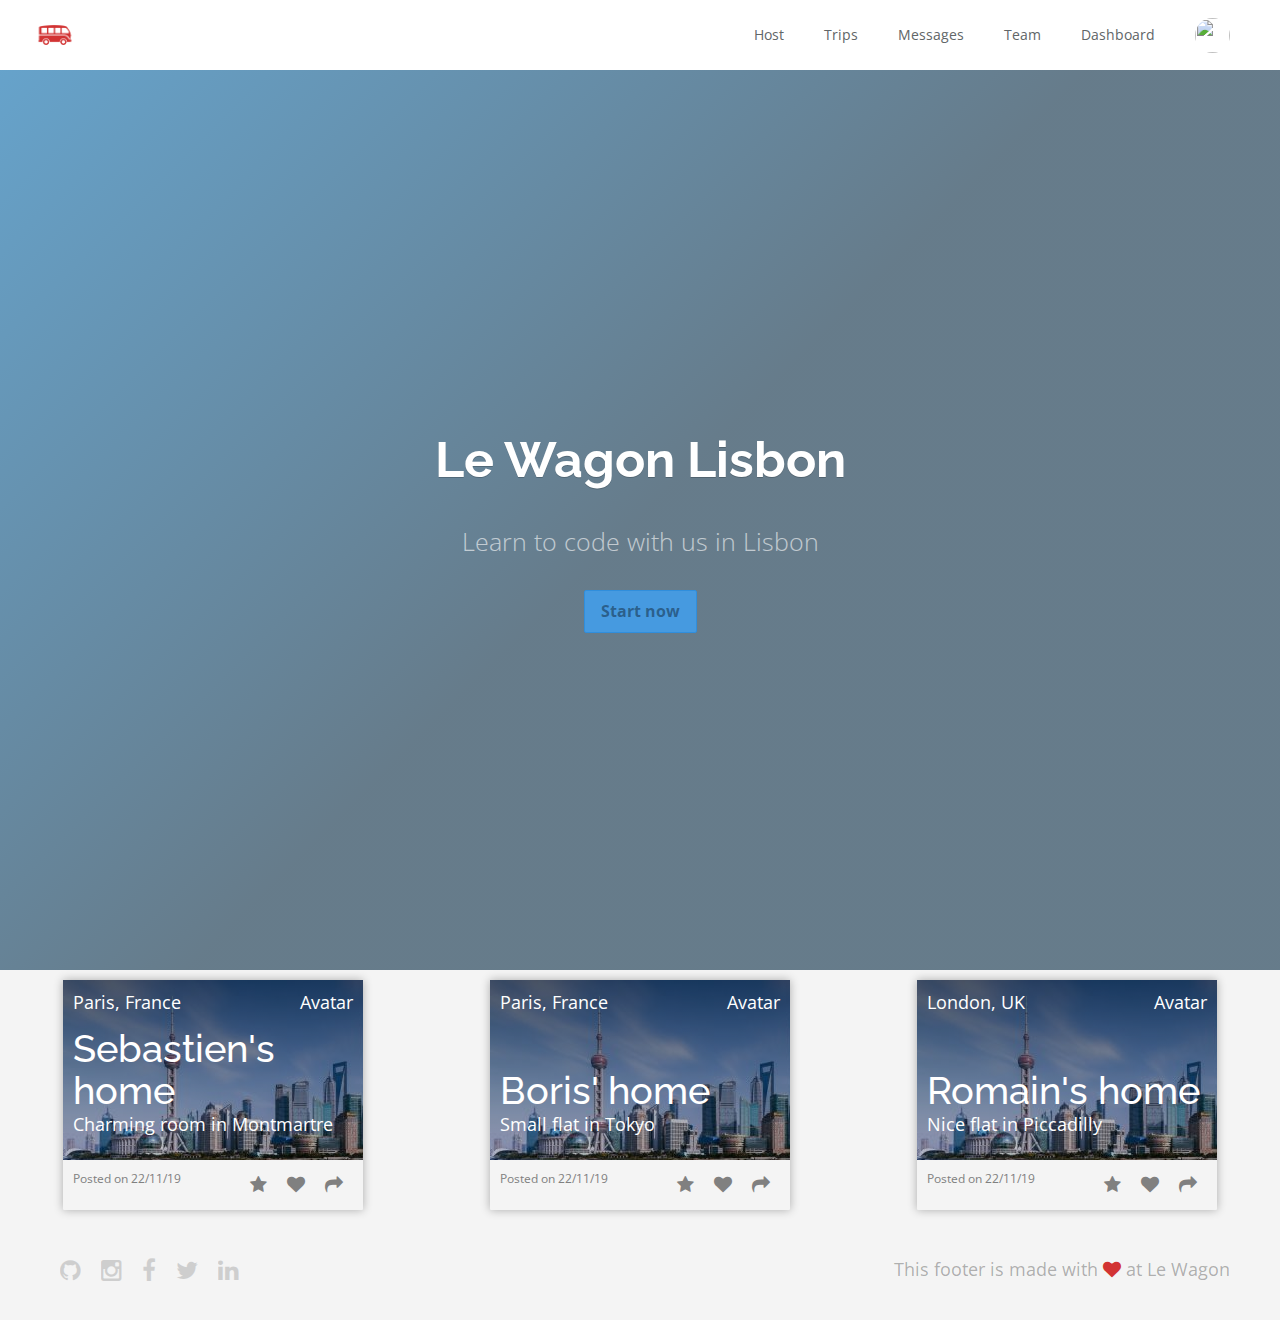
==== commit 1a95f808: "Automated commit at 2017-07-31 15:42:04 UTC by middleman-deploy 2.0.0-alpha" ====
--- a/index.html
+++ b/index.html
@@ -7,7 +7,7 @@
           content="width=device-width, initial-scale=1, shrink-to-fit=no">
     <!-- Use the title from a page's frontmatter if it has one -->
     <title>Le Wagon - Middleman</title>
-    <link href="stylesheets/application-00091b3a.css" rel="stylesheet" />
+    <link href="stylesheets/application-0819a81e.css" rel="stylesheet" />
     <script src="javascripts/application-93de88c9.js"></script>
     <link href="images/favicon-f15af148.png" rel="icon" type="image/png" />
   </head>
@@ -25,6 +25,8 @@
     <a href="" class="navbar-wagon-item navbar-wagon-link">Host</a>
     <a href="" class="navbar-wagon-item navbar-wagon-link">Trips</a>
     <a href="" class="navbar-wagon-item navbar-wagon-link">Messages</a>
+    <a href="team.html" class="navbar-wagon-item navbar-wagon-link">Team</a>
+    <a href="dashboard.html" class="navbar-wagon-item navbar-wagon-link">Dashboard</a>
 
     <!-- Profile picture with dropdown list -->
     <div class="navbar-wagon-item">
@@ -47,6 +49,7 @@
         <li><a href="#">Host</a></li>
         <li><a href="#">Trips</a></li>
         <li><a href="#">Messagese</a></li>
+        <li><a href="team.html">Team</a></li>
       </ul>
     </div>
   </div>
@@ -57,8 +60,8 @@
 
     <div class="banner" style="background-image: linear-gradient(-225deg, rgba(0,101,168,0.6) 0%, rgba(0,36,61,0.6) 50%), url('https://kitt.lewagon.com/placeholder/cities/berlin');">
       <div class="banner-content">
-        <h1>Le Wagon Berlin</h1>
-        <p>Learn to code with us in Berlin</p>
+        <h1>Le Wagon Lisbon</h1>
+        <p>Learn to code with us in Lisbon</p>
         <a class="btn btn-primary btn-lg">Start now</a>
       </div>
     </div>
@@ -75,6 +78,110 @@
 
 <div class="cards">
 
+<!--   <div class="container" id="home-flats">
+ --><!--     <h2 class="text-center">Recent flats</h2>
+ -->
+ <!-- <div class="row"> -->
+        <!-- <div class="col-xs-12 col-sm-6 col-md-4"> -->
+          <div class="card">
+            <div class="card-body" id="background1">
+
+            <!-- <div class="card-body" style="background-image: linear-gradient(-225deg, rgba(0,0,0,0.5) 0%, rgba(0,0,0,0) 100%), url('berlin.jpg');"> -->
+
+
+              <div class="card-category">Paris, France</div>
+              <div class="card-avatar">Avatar
+
+<!--
+                <img src="https://kitt.lewagon.com/placeholder/users/ssaunier" class="card-user avatar" alt="Ssaunier" />
+  -->
+              </div>
+              <!-- <a href="flats/ssaunier.html" class="card-link"></a> -->
+              <div class="card-description">
+                <h2>Sebastien's home</h2>
+                <p>Charming room in Montmartre</p>
+              </div>
+            </div>
+
+            <div class="card-footer">
+              <p>Posted on 22/11/19</p>
+              <div class="controls">
+                <a href=""><i class="fa fa-star"></i></a>
+                <a href=""><i class="fa fa-heart"></i></a>
+                <a href=""><i class="fa fa-share"></i></a>
+              </div>
+            </div>
+
+          </div>
+        <!-- </div> -->
+        <!-- <div class="col-xs-12 col-sm-6 col-md-4"> -->
+          <div class="card">
+            <div class="card-body" id="background1">
+
+            <!-- <div class="card-body" style="background-image: linear-gradient(-225deg, rgba(0,0,0,0.5) 0%, rgba(0,0,0,0) 100%), url('shanghai.jpg');"> -->
+
+
+              <div class="card-category">Paris, France</div>
+              <div class="card-avatar">Avatar
+
+<!--
+                <img src="https://kitt.lewagon.com/placeholder/users/papillard" class="card-user avatar" alt="Papillard" />
+  -->
+              </div>
+              <!-- <a href="flats/papillard.html" class="card-link"></a> -->
+              <div class="card-description">
+                <h2>Boris' home</h2>
+                <p>Small flat in Tokyo</p>
+              </div>
+            </div>
+
+            <div class="card-footer">
+              <p>Posted on 22/11/19</p>
+              <div class="controls">
+                <a href=""><i class="fa fa-star"></i></a>
+                <a href=""><i class="fa fa-heart"></i></a>
+                <a href=""><i class="fa fa-share"></i></a>
+              </div>
+            </div>
+
+          </div>
+        <!-- </div> -->
+        <!-- <div class="col-xs-12 col-sm-6 col-md-4"> -->
+          <div class="card">
+            <div class="card-body" id="background1">
+
+            <!-- <div class="card-body" style="background-image: linear-gradient(-225deg, rgba(0,0,0,0.5) 0%, rgba(0,0,0,0) 100%), url('rio.jpg');"> -->
+
+
+              <div class="card-category">London, UK</div>
+              <div class="card-avatar">Avatar
+
+<!--
+                <img src="https://kitt.lewagon.com/placeholder/users/monsieurpaillard" class="card-user avatar" alt="Monsieurpaillard" />
+  -->
+              </div>
+              <!-- <a href="flats/monsieurpaillard.html" class="card-link"></a> -->
+              <div class="card-description">
+                <h2>Romain's home</h2>
+                <p>Nice flat in Piccadilly</p>
+              </div>
+            </div>
+
+            <div class="card-footer">
+              <p>Posted on 22/11/19</p>
+              <div class="controls">
+                <a href=""><i class="fa fa-star"></i></a>
+                <a href=""><i class="fa fa-heart"></i></a>
+                <a href=""><i class="fa fa-share"></i></a>
+              </div>
+            </div>
+
+          </div>
+        <!-- </div> -->
+    <!-- </div> -->
+  <!-- </div> -->
+
+<!--
   <div class="card">
     <div class="card-body" id="background1">
       <div class="card-category">SHANGHAI</div>
@@ -96,6 +203,8 @@
     </div>
   </div>
 
+ -->
+<!--
   <div class="card">
     <div class="card-body" id="background2">
       <div class="card-category">RIO</div>
@@ -138,6 +247,7 @@
     </div>
   </div>
 
+ -->
 </div>
                       <!-- Page content is injected here -->
     <div class="footer">
--- a/stylesheets/application-0819a81e.css
+++ b/stylesheets/application-0819a81e.css
@@ -0,0 +1,8 @@
+@import url("https://fonts.googleapis.com/css?family=Open+Sans:400,300,700|Raleway:400,100,300,700,500");/*!
+ * Bootstrap v3.3.7 (http://getbootstrap.com)
+ * Copyright 2011-2016 Twitter, Inc.
+ * Licensed under MIT (https://github.com/twbs/bootstrap/blob/master/LICENSE)
+ *//*! normalize.css v3.0.3 | MIT License | github.com/necolas/normalize.css */html{font-family:sans-serif;-ms-text-size-adjust:100%;-webkit-text-size-adjust:100%}body{margin:0}article,aside,details,figcaption,figure,footer,header,hgroup,main,menu,nav,section,summary{display:block}audio,canvas,progress,video{display:inline-block;vertical-align:baseline}audio:not([controls]){display:none;height:0}[hidden],template{display:none}a{background-color:transparent}a:active,a:hover{outline:0}abbr[title]{border-bottom:1px dotted}b,strong{font-weight:bold}dfn{font-style:italic}h1{font-size:2em;margin:0.67em 0}mark{background:#ff0;color:#000}small{font-size:80%}sub,sup{font-size:75%;line-height:0;position:relative;vertical-align:baseline}sup{top:-0.5em}sub{bottom:-0.25em}img{border:0}svg:not(:root){overflow:hidden}figure{margin:1em 40px}hr{-webkit-box-sizing:content-box;box-sizing:content-box;height:0}pre{overflow:auto}code,kbd,pre,samp{font-family:monospace, monospace;font-size:1em}button,input,optgroup,select,textarea{color:inherit;font:inherit;margin:0}button{overflow:visible}button,select{text-transform:none}button,html input[type="button"],input[type="reset"],input[type="submit"]{-webkit-appearance:button;cursor:pointer}button[disabled],html input[disabled]{cursor:default}button::-moz-focus-inner,input::-moz-focus-inner{border:0;padding:0}input{line-height:normal}input[type="checkbox"],input[type="radio"]{-webkit-box-sizing:border-box;box-sizing:border-box;padding:0}input[type="number"]::-webkit-inner-spin-button,input[type="number"]::-webkit-outer-spin-button{height:auto}input[type="search"]{-webkit-appearance:textfield;-webkit-box-sizing:content-box;box-sizing:content-box}input[type="search"]::-webkit-search-cancel-button,input[type="search"]::-webkit-search-decoration{-webkit-appearance:none}fieldset{border:1px solid #c0c0c0;margin:0 2px;padding:0.35em 0.625em 0.75em}legend{border:0;padding:0}textarea{overflow:auto}optgroup{font-weight:bold}table{border-collapse:collapse;border-spacing:0}td,th{padding:0}/*! Source: https://github.com/h5bp/html5-boilerplate/blob/master/src/css/main.css */@media print{*,*:before,*:after{background:transparent !important;color:#000 !important;-webkit-box-shadow:none !important;box-shadow:none !important;text-shadow:none !important}a,a:visited{text-decoration:underline}a[href]:after{content:" (" attr(href) ")"}abbr[title]:after{content:" (" attr(title) ")"}a[href^="#"]:after,a[href^="javascript:"]:after{content:""}pre,blockquote{border:1px solid #999;page-break-inside:avoid}thead{display:table-header-group}tr,img{page-break-inside:avoid}img{max-width:100% !important}p,h2,h3{orphans:3;widows:3}h2,h3{page-break-after:avoid}.navbar{display:none}.btn>.caret,.dropup>.btn>.caret{border-top-color:#000 !important}.label{border:1px solid #000}.table{border-collapse:collapse !important}.table td,.table th{background-color:#fff !important}.table-bordered th,.table-bordered td{border:1px solid #ddd !important}}@font-face{font-family:'Glyphicons Halflings';src:url("../assets/bootstrap/glyphicons-halflings-regular-86b6f62b.eot");src:url("../assets/bootstrap/glyphicons-halflings-regular-86b6f62b.eot?#iefix") format("embedded-opentype"),url("../assets/bootstrap/glyphicons-halflings-regular-ca35b697.woff2") format("woff2"),url("../assets/bootstrap/glyphicons-halflings-regular-278e49a8.woff") format("woff"),url("../assets/bootstrap/glyphicons-halflings-regular-44bc1850.ttf") format("truetype"),url("../assets/bootstrap/glyphicons-halflings-regular-de51a849.svg#glyphicons_halflingsregular") format("svg")}.glyphicon{position:relative;top:1px;display:inline-block;font-family:'Glyphicons Halflings';font-style:normal;font-weight:normal;line-height:1;-webkit-font-smoothing:antialiased;-moz-osx-font-smoothing:grayscale}.glyphicon-asterisk:before{content:"\002a"}.glyphicon-plus:before{content:"\002b"}.glyphicon-euro:before,.glyphicon-eur:before{content:"\20ac"}.glyphicon-minus:before{content:"\2212"}.glyphicon-cloud:before{content:"\2601"}.glyphicon-envelope:before{content:"\2709"}.glyphicon-pencil:before{content:"\270f"}.glyphicon-glass:before{content:"\e001"}.glyphicon-music:before{content:"\e002"}.glyphicon-search:before{content:"\e003"}.glyphicon-heart:before{content:"\e005"}.glyphicon-star:before{content:"\e006"}.glyphicon-star-empty:before{content:"\e007"}.glyphicon-user:before{content:"\e008"}.glyphicon-film:before{content:"\e009"}.glyphicon-th-large:before{content:"\e010"}.glyphicon-th:before{content:"\e011"}.glyphicon-th-list:before{content:"\e012"}.glyphicon-ok:before{content:"\e013"}.glyphicon-remove:before{content:"\e014"}.glyphicon-zoom-in:before{content:"\e015"}.glyphicon-zoom-out:before{content:"\e016"}.glyphicon-off:before{content:"\e017"}.glyphicon-signal:before{content:"\e018"}.glyphicon-cog:before{content:"\e019"}.glyphicon-trash:before{content:"\e020"}.glyphicon-home:before{content:"\e021"}.glyphicon-file:before{content:"\e022"}.glyphicon-time:before{content:"\e023"}.glyphicon-road:before{content:"\e024"}.glyphicon-download-alt:before{content:"\e025"}.glyphicon-download:before{content:"\e026"}.glyphicon-upload:before{content:"\e027"}.glyphicon-inbox:before{content:"\e028"}.glyphicon-play-circle:before{content:"\e029"}.glyphicon-repeat:before{content:"\e030"}.glyphicon-refresh:before{content:"\e031"}.glyphicon-list-alt:before{content:"\e032"}.glyphicon-lock:before{content:"\e033"}.glyphicon-flag:before{content:"\e034"}.glyphicon-headphones:before{content:"\e035"}.glyphicon-volume-off:before{content:"\e036"}.glyphicon-volume-down:before{content:"\e037"}.glyphicon-volume-up:before{content:"\e038"}.glyphicon-qrcode:before{content:"\e039"}.glyphicon-barcode:before{content:"\e040"}.glyphicon-tag:before{content:"\e041"}.glyphicon-tags:before{content:"\e042"}.glyphicon-book:before{content:"\e043"}.glyphicon-bookmark:before{content:"\e044"}.glyphicon-print:before{content:"\e045"}.glyphicon-camera:before{content:"\e046"}.glyphicon-font:before{content:"\e047"}.glyphicon-bold:before{content:"\e048"}.glyphicon-italic:before{content:"\e049"}.glyphicon-text-height:before{content:"\e050"}.glyphicon-text-width:before{content:"\e051"}.glyphicon-align-left:before{content:"\e052"}.glyphicon-align-center:before{content:"\e053"}.glyphicon-align-right:before{content:"\e054"}.glyphicon-align-justify:before{content:"\e055"}.glyphicon-list:before{content:"\e056"}.glyphicon-indent-left:before{content:"\e057"}.glyphicon-indent-right:before{content:"\e058"}.glyphicon-facetime-video:before{content:"\e059"}.glyphicon-picture:before{content:"\e060"}.glyphicon-map-marker:before{content:"\e062"}.glyphicon-adjust:before{content:"\e063"}.glyphicon-tint:before{content:"\e064"}.glyphicon-edit:before{content:"\e065"}.glyphicon-share:before{content:"\e066"}.glyphicon-check:before{content:"\e067"}.glyphicon-move:before{content:"\e068"}.glyphicon-step-backward:before{content:"\e069"}.glyphicon-fast-backward:before{content:"\e070"}.glyphicon-backward:before{content:"\e071"}.glyphicon-play:before{content:"\e072"}.glyphicon-pause:before{content:"\e073"}.glyphicon-stop:before{content:"\e074"}.glyphicon-forward:before{content:"\e075"}.glyphicon-fast-forward:before{content:"\e076"}.glyphicon-step-forward:before{content:"\e077"}.glyphicon-eject:before{content:"\e078"}.glyphicon-chevron-left:before{content:"\e079"}.glyphicon-chevron-right:before{content:"\e080"}.glyphicon-plus-sign:before{content:"\e081"}.glyphicon-minus-sign:before{content:"\e082"}.glyphicon-remove-sign:before{content:"\e083"}.glyphicon-ok-sign:before{content:"\e084"}.glyphicon-question-sign:before{content:"\e085"}.glyphicon-info-sign:before{content:"\e086"}.glyphicon-screenshot:before{content:"\e087"}.glyphicon-remove-circle:before{content:"\e088"}.glyphicon-ok-circle:before{content:"\e089"}.glyphicon-ban-circle:before{content:"\e090"}.glyphicon-arrow-left:before{content:"\e091"}.glyphicon-arrow-right:before{content:"\e092"}.glyphicon-arrow-up:before{content:"\e093"}.glyphicon-arrow-down:before{content:"\e094"}.glyphicon-share-alt:before{content:"\e095"}.glyphicon-resize-full:before{content:"\e096"}.glyphicon-resize-small:before{content:"\e097"}.glyphicon-exclamation-sign:before{content:"\e101"}.glyphicon-gift:before{content:"\e102"}.glyphicon-leaf:before{content:"\e103"}.glyphicon-fire:before{content:"\e104"}.glyphicon-eye-open:before{content:"\e105"}.glyphicon-eye-close:before{content:"\e106"}.glyphicon-warning-sign:before{content:"\e107"}.glyphicon-plane:before{content:"\e108"}.glyphicon-calendar:before{content:"\e109"}.glyphicon-random:before{content:"\e110"}.glyphicon-comment:before{content:"\e111"}.glyphicon-magnet:before{content:"\e112"}.glyphicon-chevron-up:before{content:"\e113"}.glyphicon-chevron-down:before{content:"\e114"}.glyphicon-retweet:before{content:"\e115"}.glyphicon-shopping-cart:before{content:"\e116"}.glyphicon-folder-close:before{content:"\e117"}.glyphicon-folder-open:before{content:"\e118"}.glyphicon-resize-vertical:before{content:"\e119"}.glyphicon-resize-horizontal:before{content:"\e120"}.glyphicon-hdd:before{content:"\e121"}.glyphicon-bullhorn:before{content:"\e122"}.glyphicon-bell:before{content:"\e123"}.glyphicon-certificate:before{content:"\e124"}.glyphicon-thumbs-up:before{content:"\e125"}.glyphicon-thumbs-down:before{content:"\e126"}.glyphicon-hand-right:before{content:"\e127"}.glyphicon-hand-left:before{content:"\e128"}.glyphicon-hand-up:before{content:"\e129"}.glyphicon-hand-down:before{content:"\e130"}.glyphicon-circle-arrow-right:before{content:"\e131"}.glyphicon-circle-arrow-left:before{content:"\e132"}.glyphicon-circle-arrow-up:before{content:"\e133"}.glyphicon-circle-arrow-down:before{content:"\e134"}.glyphicon-globe:before{content:"\e135"}.glyphicon-wrench:before{content:"\e136"}.glyphicon-tasks:before{content:"\e137"}.glyphicon-filter:before{content:"\e138"}.glyphicon-briefcase:before{content:"\e139"}.glyphicon-fullscreen:before{content:"\e140"}.glyphicon-dashboard:before{content:"\e141"}.glyphicon-paperclip:before{content:"\e142"}.glyphicon-heart-empty:before{content:"\e143"}.glyphicon-link:before{content:"\e144"}.glyphicon-phone:before{content:"\e145"}.glyphicon-pushpin:before{content:"\e146"}.glyphicon-usd:before{content:"\e148"}.glyphicon-gbp:before{content:"\e149"}.glyphicon-sort:before{content:"\e150"}.glyphicon-sort-by-alphabet:before{content:"\e151"}.glyphicon-sort-by-alphabet-alt:before{content:"\e152"}.glyphicon-sort-by-order:before{content:"\e153"}.glyphicon-sort-by-order-alt:before{content:"\e154"}.glyphicon-sort-by-attributes:before{content:"\e155"}.glyphicon-sort-by-attributes-alt:before{content:"\e156"}.glyphicon-unchecked:before{content:"\e157"}.glyphicon-expand:before{content:"\e158"}.glyphicon-collapse-down:before{content:"\e159"}.glyphicon-collapse-up:before{content:"\e160"}.glyphicon-log-in:before{content:"\e161"}.glyphicon-flash:before{content:"\e162"}.glyphicon-log-out:before{content:"\e163"}.glyphicon-new-window:before{content:"\e164"}.glyphicon-record:before{content:"\e165"}.glyphicon-save:before{content:"\e166"}.glyphicon-open:before{content:"\e167"}.glyphicon-saved:before{content:"\e168"}.glyphicon-import:before{content:"\e169"}.glyphicon-export:before{content:"\e170"}.glyphicon-send:before{content:"\e171"}.glyphicon-floppy-disk:before{content:"\e172"}.glyphicon-floppy-saved:before{content:"\e173"}.glyphicon-floppy-remove:before{content:"\e174"}.glyphicon-floppy-save:before{content:"\e175"}.glyphicon-floppy-open:before{content:"\e176"}.glyphicon-credit-card:before{content:"\e177"}.glyphicon-transfer:before{content:"\e178"}.glyphicon-cutlery:before{content:"\e179"}.glyphicon-header:before{content:"\e180"}.glyphicon-compressed:before{content:"\e181"}.glyphicon-earphone:before{content:"\e182"}.glyphicon-phone-alt:before{content:"\e183"}.glyphicon-tower:before{content:"\e184"}.glyphicon-stats:before{content:"\e185"}.glyphicon-sd-video:before{content:"\e186"}.glyphicon-hd-video:before{content:"\e187"}.glyphicon-subtitles:before{content:"\e188"}.glyphicon-sound-stereo:before{content:"\e189"}.glyphicon-sound-dolby:before{content:"\e190"}.glyphicon-sound-5-1:before{content:"\e191"}.glyphicon-sound-6-1:before{content:"\e192"}.glyphicon-sound-7-1:before{content:"\e193"}.glyphicon-copyright-mark:before{content:"\e194"}.glyphicon-registration-mark:before{content:"\e195"}.glyphicon-cloud-download:before{content:"\e197"}.glyphicon-cloud-upload:before{content:"\e198"}.glyphicon-tree-conifer:before{content:"\e199"}.glyphicon-tree-deciduous:before{content:"\e200"}.glyphicon-cd:before{content:"\e201"}.glyphicon-save-file:before{content:"\e202"}.glyphicon-open-file:before{content:"\e203"}.glyphicon-level-up:before{content:"\e204"}.glyphicon-copy:before{content:"\e205"}.glyphicon-paste:before{content:"\e206"}.glyphicon-alert:before{content:"\e209"}.glyphicon-equalizer:before{content:"\e210"}.glyphicon-king:before{content:"\e211"}.glyphicon-queen:before{content:"\e212"}.glyphicon-pawn:before{content:"\e213"}.glyphicon-bishop:before{content:"\e214"}.glyphicon-knight:before{content:"\e215"}.glyphicon-baby-formula:before{content:"\e216"}.glyphicon-tent:before{content:"\26fa"}.glyphicon-blackboard:before{content:"\e218"}.glyphicon-bed:before{content:"\e219"}.glyphicon-apple:before{content:"\f8ff"}.glyphicon-erase:before{content:"\e221"}.glyphicon-hourglass:before{content:"\231b"}.glyphicon-lamp:before{content:"\e223"}.glyphicon-duplicate:before{content:"\e224"}.glyphicon-piggy-bank:before{content:"\e225"}.glyphicon-scissors:before{content:"\e226"}.glyphicon-bitcoin:before{content:"\e227"}.glyphicon-btc:before{content:"\e227"}.glyphicon-xbt:before{content:"\e227"}.glyphicon-yen:before{content:"\00a5"}.glyphicon-jpy:before{content:"\00a5"}.glyphicon-ruble:before{content:"\20bd"}.glyphicon-rub:before{content:"\20bd"}.glyphicon-scale:before{content:"\e230"}.glyphicon-ice-lolly:before{content:"\e231"}.glyphicon-ice-lolly-tasted:before{content:"\e232"}.glyphicon-education:before{content:"\e233"}.glyphicon-option-horizontal:before{content:"\e234"}.glyphicon-option-vertical:before{content:"\e235"}.glyphicon-menu-hamburger:before{content:"\e236"}.glyphicon-modal-window:before{content:"\e237"}.glyphicon-oil:before{content:"\e238"}.glyphicon-grain:before{content:"\e239"}.glyphicon-sunglasses:before{content:"\e240"}.glyphicon-text-size:before{content:"\e241"}.glyphicon-text-color:before{content:"\e242"}.glyphicon-text-background:before{content:"\e243"}.glyphicon-object-align-top:before{content:"\e244"}.glyphicon-object-align-bottom:before{content:"\e245"}.glyphicon-object-align-horizontal:before{content:"\e246"}.glyphicon-object-align-left:before{content:"\e247"}.glyphicon-object-align-vertical:before{content:"\e248"}.glyphicon-object-align-right:before{content:"\e249"}.glyphicon-triangle-right:before{content:"\e250"}.glyphicon-triangle-left:before{content:"\e251"}.glyphicon-triangle-bottom:before{content:"\e252"}.glyphicon-triangle-top:before{content:"\e253"}.glyphicon-console:before{content:"\e254"}.glyphicon-superscript:before{content:"\e255"}.glyphicon-subscript:before{content:"\e256"}.glyphicon-menu-left:before{content:"\e257"}.glyphicon-menu-right:before{content:"\e258"}.glyphicon-menu-down:before{content:"\e259"}.glyphicon-menu-up:before{content:"\e260"}*{-webkit-box-sizing:border-box;box-sizing:border-box}*:before,*:after{-webkit-box-sizing:border-box;box-sizing:border-box}html{font-size:10px;-webkit-tap-highlight-color:transparent}body{font-family:"Open Sans", "Helvetica", "sans-serif";font-size:18px;line-height:1.42857143;color:#333333;background-color:#F4F4F4}input,button,select,textarea{font-family:inherit;font-size:inherit;line-height:inherit}a{color:#469AE0;text-decoration:none}a:hover,a:focus{color:#1f74ba;text-decoration:underline}a:focus{outline:5px auto -webkit-focus-ring-color;outline-offset:-2px}figure{margin:0}img{vertical-align:middle}.img-responsive{display:block;max-width:100%;height:auto}.img-rounded{border-radius:2px}.img-thumbnail{padding:4px;line-height:1.42857143;background-color:#F4F4F4;border:1px solid #ddd;border-radius:2px;-webkit-transition:all 0.2s ease-in-out;transition:all 0.2s ease-in-out;display:inline-block;max-width:100%;height:auto}.img-circle{border-radius:50%}hr{margin-top:25px;margin-bottom:25px;border:0;border-top:1px solid #eeeeee}.sr-only{position:absolute;width:1px;height:1px;margin:-1px;padding:0;overflow:hidden;clip:rect(0, 0, 0, 0);border:0}.sr-only-focusable:active,.sr-only-focusable:focus{position:static;width:auto;height:auto;margin:0;overflow:visible;clip:auto}[role="button"]{cursor:pointer}h1,h2,h3,h4,h5,h6,.h1,.h2,.h3,.h4,.h5,.h6{font-family:"Raleway", "Helvetica", "sans-serif";font-weight:500;line-height:1.1;color:inherit}h1 small,h1 .small,h2 small,h2 .small,h3 small,h3 .small,h4 small,h4 .small,h5 small,h5 .small,h6 small,h6 .small,.h1 small,.h1 .small,.h2 small,.h2 .small,.h3 small,.h3 .small,.h4 small,.h4 .small,.h5 small,.h5 .small,.h6 small,.h6 .small{font-weight:normal;line-height:1;color:#777777}h1,.h1,h2,.h2,h3,.h3{margin-top:25px;margin-bottom:12.5px}h1 small,h1 .small,.h1 small,.h1 .small,h2 small,h2 .small,.h2 small,.h2 .small,h3 small,h3 .small,.h3 small,.h3 .small{font-size:65%}h4,.h4,h5,.h5,h6,.h6{margin-top:12.5px;margin-bottom:12.5px}h4 small,h4 .small,.h4 small,.h4 .small,h5 small,h5 .small,.h5 small,.h5 .small,h6 small,h6 .small,.h6 small,.h6 .small{font-size:75%}h1,.h1{font-size:46px}h2,.h2{font-size:38px}h3,.h3{font-size:31px}h4,.h4{font-size:23px}h5,.h5{font-size:18px}h6,.h6{font-size:16px}p{margin:0 0 12.5px}.lead{margin-bottom:25px;font-size:20px;font-weight:300;line-height:1.4}@media (min-width: 768px){.lead{font-size:27px}}small,.small{font-size:88%}mark,.mark{background-color:#fcf8e3;padding:.2em}.text-left{text-align:left}.text-right{text-align:right}.text-center{text-align:center}.text-justify{text-align:justify}.text-nowrap{white-space:nowrap}.text-lowercase{text-transform:lowercase}.text-uppercase,.initialism{text-transform:uppercase}.text-capitalize{text-transform:capitalize}.text-muted{color:#777777}.text-primary{color:#469AE0}a.text-primary:hover,a.text-primary:focus{color:#2381d0}.text-success{color:#3c763d}a.text-success:hover,a.text-success:focus{color:#2b542c}.text-info{color:#31708f}a.text-info:hover,a.text-info:focus{color:#245269}.text-warning{color:#8a6d3b}a.text-warning:hover,a.text-warning:focus{color:#66512c}.text-danger{color:#a94442}a.text-danger:hover,a.text-danger:focus{color:#843534}.bg-primary{color:#fff}.bg-primary{background-color:#469AE0}a.bg-primary:hover,a.bg-primary:focus{background-color:#2381d0}.bg-success{background-color:#dff0d8}a.bg-success:hover,a.bg-success:focus{background-color:#c1e2b3}.bg-info{background-color:#d9edf7}a.bg-info:hover,a.bg-info:focus{background-color:#afd9ee}.bg-warning{background-color:#fcf8e3}a.bg-warning:hover,a.bg-warning:focus{background-color:#f7ecb5}.bg-danger{background-color:#f2dede}a.bg-danger:hover,a.bg-danger:focus{background-color:#e4b9b9}.page-header{padding-bottom:11.5px;margin:50px 0 25px;border-bottom:1px solid #eeeeee}ul,ol{margin-top:0;margin-bottom:12.5px}ul ul,ul ol,ol ul,ol ol{margin-bottom:0}.list-unstyled{padding-left:0;list-style:none}.list-inline{padding-left:0;list-style:none;margin-left:-5px}.list-inline>li{display:inline-block;padding-left:5px;padding-right:5px}dl{margin-top:0;margin-bottom:25px}dt,dd{line-height:1.42857143}dt{font-weight:bold}dd{margin-left:0}.dl-horizontal dd:before,.dl-horizontal dd:after{content:" ";display:table}.dl-horizontal dd:after{clear:both}@media (min-width: 768px){.dl-horizontal dt{float:left;width:160px;clear:left;text-align:right;overflow:hidden;text-overflow:ellipsis;white-space:nowrap}.dl-horizontal dd{margin-left:180px}}abbr[title],abbr[data-original-title]{cursor:help;border-bottom:1px dotted #777777}.initialism{font-size:90%}blockquote{padding:12.5px 25px;margin:0 0 25px;font-size:22.5px;border-left:5px solid #eeeeee}blockquote p:last-child,blockquote ul:last-child,blockquote ol:last-child{margin-bottom:0}blockquote footer,blockquote small,blockquote .small{display:block;font-size:80%;line-height:1.42857143;color:#777777}blockquote footer:before,blockquote small:before,blockquote .small:before{content:'\2014 \00A0'}.blockquote-reverse,blockquote.pull-right{padding-right:15px;padding-left:0;border-right:5px solid #eeeeee;border-left:0;text-align:right}.blockquote-reverse footer:before,.blockquote-reverse small:before,.blockquote-reverse .small:before,blockquote.pull-right footer:before,blockquote.pull-right small:before,blockquote.pull-right .small:before{content:''}.blockquote-reverse footer:after,.blockquote-reverse small:after,.blockquote-reverse .small:after,blockquote.pull-right footer:after,blockquote.pull-right small:after,blockquote.pull-right .small:after{content:'\00A0 \2014'}address{margin-bottom:25px;font-style:normal;line-height:1.42857143}code,kbd,pre,samp{font-family:Menlo, Monaco, Consolas, "Courier New", monospace}code{padding:2px 4px;font-size:90%;color:#c7254e;background-color:#f9f2f4;border-radius:2px}kbd{padding:2px 4px;font-size:90%;color:#fff;background-color:#333;border-radius:2px;-webkit-box-shadow:inset 0 -1px 0 rgba(0,0,0,0.25);box-shadow:inset 0 -1px 0 rgba(0,0,0,0.25)}kbd kbd{padding:0;font-size:100%;font-weight:bold;-webkit-box-shadow:none;box-shadow:none}pre{display:block;padding:12px;margin:0 0 12.5px;font-size:17px;line-height:1.42857143;word-break:break-all;word-wrap:break-word;color:#333333;background-color:#f5f5f5;border:1px solid #ccc;border-radius:2px}pre code{padding:0;font-size:inherit;color:inherit;white-space:pre-wrap;background-color:transparent;border-radius:0}.pre-scrollable{max-height:340px;overflow-y:scroll}.container{margin-right:auto;margin-left:auto;padding-left:15px;padding-right:15px}.container:before,.container:after{content:" ";display:table}.container:after{clear:both}@media (min-width: 768px){.container{width:750px}}@media (min-width: 992px){.container{width:970px}}@media (min-width: 1200px){.container{width:1170px}}.container-fluid{margin-right:auto;margin-left:auto;padding-left:15px;padding-right:15px}.container-fluid:before,.container-fluid:after{content:" ";display:table}.container-fluid:after{clear:both}.row{margin-left:-15px;margin-right:-15px}.row:before,.row:after{content:" ";display:table}.row:after{clear:both}.col-xs-1,.col-sm-1,.col-md-1,.col-lg-1,.col-xs-2,.col-sm-2,.col-md-2,.col-lg-2,.col-xs-3,.col-sm-3,.col-md-3,.col-lg-3,.col-xs-4,.col-sm-4,.col-md-4,.col-lg-4,.col-xs-5,.col-sm-5,.col-md-5,.col-lg-5,.col-xs-6,.col-sm-6,.col-md-6,.col-lg-6,.col-xs-7,.col-sm-7,.col-md-7,.col-lg-7,.col-xs-8,.col-sm-8,.col-md-8,.col-lg-8,.col-xs-9,.col-sm-9,.col-md-9,.col-lg-9,.col-xs-10,.col-sm-10,.col-md-10,.col-lg-10,.col-xs-11,.col-sm-11,.col-md-11,.col-lg-11,.col-xs-12,.col-sm-12,.col-md-12,.col-lg-12{position:relative;min-height:1px;padding-left:15px;padding-right:15px}.col-xs-1,.col-xs-2,.col-xs-3,.col-xs-4,.col-xs-5,.col-xs-6,.col-xs-7,.col-xs-8,.col-xs-9,.col-xs-10,.col-xs-11,.col-xs-12{float:left}.col-xs-1{width:8.33333333%}.col-xs-2{width:16.66666667%}.col-xs-3{width:25%}.col-xs-4{width:33.33333333%}.col-xs-5{width:41.66666667%}.col-xs-6{width:50%}.col-xs-7{width:58.33333333%}.col-xs-8{width:66.66666667%}.col-xs-9{width:75%}.col-xs-10{width:83.33333333%}.col-xs-11{width:91.66666667%}.col-xs-12{width:100%}.col-xs-pull-0{right:auto}.col-xs-pull-1{right:8.33333333%}.col-xs-pull-2{right:16.66666667%}.col-xs-pull-3{right:25%}.col-xs-pull-4{right:33.33333333%}.col-xs-pull-5{right:41.66666667%}.col-xs-pull-6{right:50%}.col-xs-pull-7{right:58.33333333%}.col-xs-pull-8{right:66.66666667%}.col-xs-pull-9{right:75%}.col-xs-pull-10{right:83.33333333%}.col-xs-pull-11{right:91.66666667%}.col-xs-pull-12{right:100%}.col-xs-push-0{left:auto}.col-xs-push-1{left:8.33333333%}.col-xs-push-2{left:16.66666667%}.col-xs-push-3{left:25%}.col-xs-push-4{left:33.33333333%}.col-xs-push-5{left:41.66666667%}.col-xs-push-6{left:50%}.col-xs-push-7{left:58.33333333%}.col-xs-push-8{left:66.66666667%}.col-xs-push-9{left:75%}.col-xs-push-10{left:83.33333333%}.col-xs-push-11{left:91.66666667%}.col-xs-push-12{left:100%}.col-xs-offset-0{margin-left:0%}.col-xs-offset-1{margin-left:8.33333333%}.col-xs-offset-2{margin-left:16.66666667%}.col-xs-offset-3{margin-left:25%}.col-xs-offset-4{margin-left:33.33333333%}.col-xs-offset-5{margin-left:41.66666667%}.col-xs-offset-6{margin-left:50%}.col-xs-offset-7{margin-left:58.33333333%}.col-xs-offset-8{margin-left:66.66666667%}.col-xs-offset-9{margin-left:75%}.col-xs-offset-10{margin-left:83.33333333%}.col-xs-offset-11{margin-left:91.66666667%}.col-xs-offset-12{margin-left:100%}@media (min-width: 768px){.col-sm-1,.col-sm-2,.col-sm-3,.col-sm-4,.col-sm-5,.col-sm-6,.col-sm-7,.col-sm-8,.col-sm-9,.col-sm-10,.col-sm-11,.col-sm-12{float:left}.col-sm-1{width:8.33333333%}.col-sm-2{width:16.66666667%}.col-sm-3{width:25%}.col-sm-4{width:33.33333333%}.col-sm-5{width:41.66666667%}.col-sm-6{width:50%}.col-sm-7{width:58.33333333%}.col-sm-8{width:66.66666667%}.col-sm-9{width:75%}.col-sm-10{width:83.33333333%}.col-sm-11{width:91.66666667%}.col-sm-12{width:100%}.col-sm-pull-0{right:auto}.col-sm-pull-1{right:8.33333333%}.col-sm-pull-2{right:16.66666667%}.col-sm-pull-3{right:25%}.col-sm-pull-4{right:33.33333333%}.col-sm-pull-5{right:41.66666667%}.col-sm-pull-6{right:50%}.col-sm-pull-7{right:58.33333333%}.col-sm-pull-8{right:66.66666667%}.col-sm-pull-9{right:75%}.col-sm-pull-10{right:83.33333333%}.col-sm-pull-11{right:91.66666667%}.col-sm-pull-12{right:100%}.col-sm-push-0{left:auto}.col-sm-push-1{left:8.33333333%}.col-sm-push-2{left:16.66666667%}.col-sm-push-3{left:25%}.col-sm-push-4{left:33.33333333%}.col-sm-push-5{left:41.66666667%}.col-sm-push-6{left:50%}.col-sm-push-7{left:58.33333333%}.col-sm-push-8{left:66.66666667%}.col-sm-push-9{left:75%}.col-sm-push-10{left:83.33333333%}.col-sm-push-11{left:91.66666667%}.col-sm-push-12{left:100%}.col-sm-offset-0{margin-left:0%}.col-sm-offset-1{margin-left:8.33333333%}.col-sm-offset-2{margin-left:16.66666667%}.col-sm-offset-3{margin-left:25%}.col-sm-offset-4{margin-left:33.33333333%}.col-sm-offset-5{margin-left:41.66666667%}.col-sm-offset-6{margin-left:50%}.col-sm-offset-7{margin-left:58.33333333%}.col-sm-offset-8{margin-left:66.66666667%}.col-sm-offset-9{margin-left:75%}.col-sm-offset-10{margin-left:83.33333333%}.col-sm-offset-11{margin-left:91.66666667%}.col-sm-offset-12{margin-left:100%}}@media (min-width: 992px){.col-md-1,.col-md-2,.col-md-3,.col-md-4,.col-md-5,.col-md-6,.col-md-7,.col-md-8,.col-md-9,.col-md-10,.col-md-11,.col-md-12{float:left}.col-md-1{width:8.33333333%}.col-md-2{width:16.66666667%}.col-md-3{width:25%}.col-md-4{width:33.33333333%}.col-md-5{width:41.66666667%}.col-md-6{width:50%}.col-md-7{width:58.33333333%}.col-md-8{width:66.66666667%}.col-md-9{width:75%}.col-md-10{width:83.33333333%}.col-md-11{width:91.66666667%}.col-md-12{width:100%}.col-md-pull-0{right:auto}.col-md-pull-1{right:8.33333333%}.col-md-pull-2{right:16.66666667%}.col-md-pull-3{right:25%}.col-md-pull-4{right:33.33333333%}.col-md-pull-5{right:41.66666667%}.col-md-pull-6{right:50%}.col-md-pull-7{right:58.33333333%}.col-md-pull-8{right:66.66666667%}.col-md-pull-9{right:75%}.col-md-pull-10{right:83.33333333%}.col-md-pull-11{right:91.66666667%}.col-md-pull-12{right:100%}.col-md-push-0{left:auto}.col-md-push-1{left:8.33333333%}.col-md-push-2{left:16.66666667%}.col-md-push-3{left:25%}.col-md-push-4{left:33.33333333%}.col-md-push-5{left:41.66666667%}.col-md-push-6{left:50%}.col-md-push-7{left:58.33333333%}.col-md-push-8{left:66.66666667%}.col-md-push-9{left:75%}.col-md-push-10{left:83.33333333%}.col-md-push-11{left:91.66666667%}.col-md-push-12{left:100%}.col-md-offset-0{margin-left:0%}.col-md-offset-1{margin-left:8.33333333%}.col-md-offset-2{margin-left:16.66666667%}.col-md-offset-3{margin-left:25%}.col-md-offset-4{margin-left:33.33333333%}.col-md-offset-5{margin-left:41.66666667%}.col-md-offset-6{margin-left:50%}.col-md-offset-7{margin-left:58.33333333%}.col-md-offset-8{margin-left:66.66666667%}.col-md-offset-9{margin-left:75%}.col-md-offset-10{margin-left:83.33333333%}.col-md-offset-11{margin-left:91.66666667%}.col-md-offset-12{margin-left:100%}}@media (min-width: 1200px){.col-lg-1,.col-lg-2,.col-lg-3,.col-lg-4,.col-lg-5,.col-lg-6,.col-lg-7,.col-lg-8,.col-lg-9,.col-lg-10,.col-lg-11,.col-lg-12{float:left}.col-lg-1{width:8.33333333%}.col-lg-2{width:16.66666667%}.col-lg-3{width:25%}.col-lg-4{width:33.33333333%}.col-lg-5{width:41.66666667%}.col-lg-6{width:50%}.col-lg-7{width:58.33333333%}.col-lg-8{width:66.66666667%}.col-lg-9{width:75%}.col-lg-10{width:83.33333333%}.col-lg-11{width:91.66666667%}.col-lg-12{width:100%}.col-lg-pull-0{right:auto}.col-lg-pull-1{right:8.33333333%}.col-lg-pull-2{right:16.66666667%}.col-lg-pull-3{right:25%}.col-lg-pull-4{right:33.33333333%}.col-lg-pull-5{right:41.66666667%}.col-lg-pull-6{right:50%}.col-lg-pull-7{right:58.33333333%}.col-lg-pull-8{right:66.66666667%}.col-lg-pull-9{right:75%}.col-lg-pull-10{right:83.33333333%}.col-lg-pull-11{right:91.66666667%}.col-lg-pull-12{right:100%}.col-lg-push-0{left:auto}.col-lg-push-1{left:8.33333333%}.col-lg-push-2{left:16.66666667%}.col-lg-push-3{left:25%}.col-lg-push-4{left:33.33333333%}.col-lg-push-5{left:41.66666667%}.col-lg-push-6{left:50%}.col-lg-push-7{left:58.33333333%}.col-lg-push-8{left:66.66666667%}.col-lg-push-9{left:75%}.col-lg-push-10{left:83.33333333%}.col-lg-push-11{left:91.66666667%}.col-lg-push-12{left:100%}.col-lg-offset-0{margin-left:0%}.col-lg-offset-1{margin-left:8.33333333%}.col-lg-offset-2{margin-left:16.66666667%}.col-lg-offset-3{margin-left:25%}.col-lg-offset-4{margin-left:33.33333333%}.col-lg-offset-5{margin-left:41.66666667%}.col-lg-offset-6{margin-left:50%}.col-lg-offset-7{margin-left:58.33333333%}.col-lg-offset-8{margin-left:66.66666667%}.col-lg-offset-9{margin-left:75%}.col-lg-offset-10{margin-left:83.33333333%}.col-lg-offset-11{margin-left:91.66666667%}.col-lg-offset-12{margin-left:100%}}table{background-color:transparent}caption{padding-top:8px;padding-bottom:8px;color:#777777;text-align:left}th{text-align:left}.table{width:100%;max-width:100%;margin-bottom:25px}.table>thead>tr>th,.table>thead>tr>td,.table>tbody>tr>th,.table>tbody>tr>td,.table>tfoot>tr>th,.table>tfoot>tr>td{padding:8px;line-height:1.42857143;vertical-align:top;border-top:1px solid #ddd}.table>thead>tr>th{vertical-align:bottom;border-bottom:2px solid #ddd}.table>caption+thead>tr:first-child>th,.table>caption+thead>tr:first-child>td,.table>colgroup+thead>tr:first-child>th,.table>colgroup+thead>tr:first-child>td,.table>thead:first-child>tr:first-child>th,.table>thead:first-child>tr:first-child>td{border-top:0}.table>tbody+tbody{border-top:2px solid #ddd}.table .table{background-color:#F4F4F4}.table-condensed>thead>tr>th,.table-condensed>thead>tr>td,.table-condensed>tbody>tr>th,.table-condensed>tbody>tr>td,.table-condensed>tfoot>tr>th,.table-condensed>tfoot>tr>td{padding:5px}.table-bordered{border:1px solid #ddd}.table-bordered>thead>tr>th,.table-bordered>thead>tr>td,.table-bordered>tbody>tr>th,.table-bordered>tbody>tr>td,.table-bordered>tfoot>tr>th,.table-bordered>tfoot>tr>td{border:1px solid #ddd}.table-bordered>thead>tr>th,.table-bordered>thead>tr>td{border-bottom-width:2px}.table-striped>tbody>tr:nth-of-type(odd){background-color:#f9f9f9}.table-hover>tbody>tr:hover{background-color:#f5f5f5}table col[class*="col-"]{position:static;float:none;display:table-column}table td[class*="col-"],table th[class*="col-"]{position:static;float:none;display:table-cell}.table>thead>tr>td.active,.table>thead>tr>th.active,.table>thead>tr.active>td,.table>thead>tr.active>th,.table>tbody>tr>td.active,.table>tbody>tr>th.active,.table>tbody>tr.active>td,.table>tbody>tr.active>th,.table>tfoot>tr>td.active,.table>tfoot>tr>th.active,.table>tfoot>tr.active>td,.table>tfoot>tr.active>th{background-color:#f5f5f5}.table-hover>tbody>tr>td.active:hover,.table-hover>tbody>tr>th.active:hover,.table-hover>tbody>tr.active:hover>td,.table-hover>tbody>tr:hover>.active,.table-hover>tbody>tr.active:hover>th{background-color:#e8e8e8}.table>thead>tr>td.success,.table>thead>tr>th.success,.table>thead>tr.success>td,.table>thead>tr.success>th,.table>tbody>tr>td.success,.table>tbody>tr>th.success,.table>tbody>tr.success>td,.table>tbody>tr.success>th,.table>tfoot>tr>td.success,.table>tfoot>tr>th.success,.table>tfoot>tr.success>td,.table>tfoot>tr.success>th{background-color:#dff0d8}.table-hover>tbody>tr>td.success:hover,.table-hover>tbody>tr>th.success:hover,.table-hover>tbody>tr.success:hover>td,.table-hover>tbody>tr:hover>.success,.table-hover>tbody>tr.success:hover>th{background-color:#d0e9c6}.table>thead>tr>td.info,.table>thead>tr>th.info,.table>thead>tr.info>td,.table>thead>tr.info>th,.table>tbody>tr>td.info,.table>tbody>tr>th.info,.table>tbody>tr.info>td,.table>tbody>tr.info>th,.table>tfoot>tr>td.info,.table>tfoot>tr>th.info,.table>tfoot>tr.info>td,.table>tfoot>tr.info>th{background-color:#d9edf7}.table-hover>tbody>tr>td.info:hover,.table-hover>tbody>tr>th.info:hover,.table-hover>tbody>tr.info:hover>td,.table-hover>tbody>tr:hover>.info,.table-hover>tbody>tr.info:hover>th{background-color:#c4e3f3}.table>thead>tr>td.warning,.table>thead>tr>th.warning,.table>thead>tr.warning>td,.table>thead>tr.warning>th,.table>tbody>tr>td.warning,.table>tbody>tr>th.warning,.table>tbody>tr.warning>td,.table>tbody>tr.warning>th,.table>tfoot>tr>td.warning,.table>tfoot>tr>th.warning,.table>tfoot>tr.warning>td,.table>tfoot>tr.warning>th{background-color:#fcf8e3}.table-hover>tbody>tr>td.warning:hover,.table-hover>tbody>tr>th.warning:hover,.table-hover>tbody>tr.warning:hover>td,.table-hover>tbody>tr:hover>.warning,.table-hover>tbody>tr.warning:hover>th{background-color:#faf2cc}.table>thead>tr>td.danger,.table>thead>tr>th.danger,.table>thead>tr.danger>td,.table>thead>tr.danger>th,.table>tbody>tr>td.danger,.table>tbody>tr>th.danger,.table>tbody>tr.danger>td,.table>tbody>tr.danger>th,.table>tfoot>tr>td.danger,.table>tfoot>tr>th.danger,.table>tfoot>tr.danger>td,.table>tfoot>tr.danger>th{background-color:#f2dede}.table-hover>tbody>tr>td.danger:hover,.table-hover>tbody>tr>th.danger:hover,.table-hover>tbody>tr.danger:hover>td,.table-hover>tbody>tr:hover>.danger,.table-hover>tbody>tr.danger:hover>th{background-color:#ebcccc}.table-responsive{overflow-x:auto;min-height:0.01%}@media screen and (max-width: 767px){.table-responsive{width:100%;margin-bottom:18.75px;overflow-y:hidden;-ms-overflow-style:-ms-autohiding-scrollbar;border:1px solid #ddd}.table-responsive>.table{margin-bottom:0}.table-responsive>.table>thead>tr>th,.table-responsive>.table>thead>tr>td,.table-responsive>.table>tbody>tr>th,.table-responsive>.table>tbody>tr>td,.table-responsive>.table>tfoot>tr>th,.table-responsive>.table>tfoot>tr>td{white-space:nowrap}.table-responsive>.table-bordered{border:0}.table-responsive>.table-bordered>thead>tr>th:first-child,.table-responsive>.table-bordered>thead>tr>td:first-child,.table-responsive>.table-bordered>tbody>tr>th:first-child,.table-responsive>.table-bordered>tbody>tr>td:first-child,.table-responsive>.table-bordered>tfoot>tr>th:first-child,.table-responsive>.table-bordered>tfoot>tr>td:first-child{border-left:0}.table-responsive>.table-bordered>thead>tr>th:last-child,.table-responsive>.table-bordered>thead>tr>td:last-child,.table-responsive>.table-bordered>tbody>tr>th:last-child,.table-responsive>.table-bordered>tbody>tr>td:last-child,.table-responsive>.table-bordered>tfoot>tr>th:last-child,.table-responsive>.table-bordered>tfoot>tr>td:last-child{border-right:0}.table-responsive>.table-bordered>tbody>tr:last-child>th,.table-responsive>.table-bordered>tbody>tr:last-child>td,.table-responsive>.table-bordered>tfoot>tr:last-child>th,.table-responsive>.table-bordered>tfoot>tr:last-child>td{border-bottom:0}}fieldset{padding:0;margin:0;border:0;min-width:0}legend{display:block;width:100%;padding:0;margin-bottom:25px;font-size:27px;line-height:inherit;color:#333333;border:0;border-bottom:1px solid #e5e5e5}label{display:inline-block;max-width:100%;margin-bottom:5px;font-weight:bold}input[type="search"]{-webkit-box-sizing:border-box;box-sizing:border-box}input[type="radio"],input[type="checkbox"]{margin:4px 0 0;margin-top:1px \9;line-height:normal}input[type="file"]{display:block}input[type="range"]{display:block;width:100%}select[multiple],select[size]{height:auto}input[type="file"]:focus,input[type="radio"]:focus,input[type="checkbox"]:focus{outline:5px auto -webkit-focus-ring-color;outline-offset:-2px}output{display:block;padding-top:7px;font-size:18px;line-height:1.42857143;color:#000000}.form-control{display:block;width:100%;height:39px;padding:6px 12px;font-size:18px;line-height:1.42857143;color:#000000;background-color:#fff;background-image:none;border:1px solid #ccc;border-radius:2px;-webkit-box-shadow:inset 0 1px 1px rgba(0,0,0,0.075);box-shadow:inset 0 1px 1px rgba(0,0,0,0.075);-webkit-transition:border-color ease-in-out 0.15s, box-shadow ease-in-out 0.15s;-webkit-transition:border-color ease-in-out 0.15s, -webkit-box-shadow ease-in-out 0.15s;transition:border-color ease-in-out 0.15s, -webkit-box-shadow ease-in-out 0.15s;transition:border-color ease-in-out 0.15s, box-shadow ease-in-out 0.15s;transition:border-color ease-in-out 0.15s, box-shadow ease-in-out 0.15s, -webkit-box-shadow ease-in-out 0.15s}.form-control:focus{border-color:#66afe9;outline:0;-webkit-box-shadow:inset 0 1px 1px rgba(0,0,0,0.075),0 0 8px rgba(102,175,233,0.6);box-shadow:inset 0 1px 1px rgba(0,0,0,0.075),0 0 8px rgba(102,175,233,0.6)}.form-control::-moz-placeholder{color:#999;opacity:1}.form-control:-ms-input-placeholder{color:#999}.form-control::-webkit-input-placeholder{color:#999}.form-control::-ms-expand{border:0;background-color:transparent}.form-control[disabled],.form-control[readonly],fieldset[disabled] .form-control{background-color:#eeeeee;opacity:1}.form-control[disabled],fieldset[disabled] .form-control{cursor:not-allowed}textarea.form-control{height:auto}input[type="search"]{-webkit-appearance:none}@media screen and (-webkit-min-device-pixel-ratio: 0){input[type="date"].form-control,input[type="time"].form-control,input[type="datetime-local"].form-control,input[type="month"].form-control{line-height:39px}input[type="date"].input-sm,.input-group-sm>input[type="date"].form-control,.input-group-sm>input[type="date"].input-group-addon,.input-group-sm>.input-group-btn>input[type="date"].btn,.input-group-sm input[type="date"],input[type="time"].input-sm,.input-group-sm>input[type="time"].form-control,.input-group-sm>input[type="time"].input-group-addon,.input-group-sm>.input-group-btn>input[type="time"].btn,.input-group-sm input[type="time"],input[type="datetime-local"].input-sm,.input-group-sm>input[type="datetime-local"].form-control,.input-group-sm>input[type="datetime-local"].input-group-addon,.input-group-sm>.input-group-btn>input[type="datetime-local"].btn,.input-group-sm input[type="datetime-local"],input[type="month"].input-sm,.input-group-sm>input[type="month"].form-control,.input-group-sm>input[type="month"].input-group-addon,.input-group-sm>.input-group-btn>input[type="month"].btn,.input-group-sm input[type="month"]{line-height:36px}input[type="date"].input-lg,.input-group-lg>input[type="date"].form-control,.input-group-lg>input[type="date"].input-group-addon,.input-group-lg>.input-group-btn>input[type="date"].btn,.input-group-lg input[type="date"],input[type="time"].input-lg,.input-group-lg>input[type="time"].form-control,.input-group-lg>input[type="time"].input-group-addon,.input-group-lg>.input-group-btn>input[type="time"].btn,.input-group-lg input[type="time"],input[type="datetime-local"].input-lg,.input-group-lg>input[type="datetime-local"].form-control,.input-group-lg>input[type="datetime-local"].input-group-addon,.input-group-lg>.input-group-btn>input[type="datetime-local"].btn,.input-group-lg input[type="datetime-local"],input[type="month"].input-lg,.input-group-lg>input[type="month"].form-control,.input-group-lg>input[type="month"].input-group-addon,.input-group-lg>.input-group-btn>input[type="month"].btn,.input-group-lg input[type="month"]{line-height:53px}}.form-group{margin-bottom:15px}.radio,.checkbox{position:relative;display:block;margin-top:10px;margin-bottom:10px}.radio label,.checkbox label{min-height:25px;padding-left:20px;margin-bottom:0;font-weight:normal;cursor:pointer}.radio input[type="radio"],.radio-inline input[type="radio"],.checkbox input[type="checkbox"],.checkbox-inline input[type="checkbox"]{position:absolute;margin-left:-20px;margin-top:4px \9}.radio+.radio,.checkbox+.checkbox{margin-top:-5px}.radio-inline,.checkbox-inline{position:relative;display:inline-block;padding-left:20px;margin-bottom:0;vertical-align:middle;font-weight:normal;cursor:pointer}.radio-inline+.radio-inline,.checkbox-inline+.checkbox-inline{margin-top:0;margin-left:10px}input[type="radio"][disabled],input[type="radio"].disabled,fieldset[disabled] input[type="radio"],input[type="checkbox"][disabled],input[type="checkbox"].disabled,fieldset[disabled] input[type="checkbox"]{cursor:not-allowed}.radio-inline.disabled,fieldset[disabled] .radio-inline,.checkbox-inline.disabled,fieldset[disabled] .checkbox-inline{cursor:not-allowed}.radio.disabled label,fieldset[disabled] .radio label,.checkbox.disabled label,fieldset[disabled] .checkbox label{cursor:not-allowed}.form-control-static{padding-top:7px;padding-bottom:7px;margin-bottom:0;min-height:43px}.form-control-static.input-lg,.input-group-lg>.form-control-static.form-control,.input-group-lg>.form-control-static.input-group-addon,.input-group-lg>.input-group-btn>.form-control-static.btn,.form-control-static.input-sm,.input-group-sm>.form-control-static.form-control,.input-group-sm>.form-control-static.input-group-addon,.input-group-sm>.input-group-btn>.form-control-static.btn{padding-left:0;padding-right:0}.input-sm,.input-group-sm>.form-control,.input-group-sm>.input-group-addon,.input-group-sm>.input-group-btn>.btn{height:36px;padding:5px 10px;font-size:16px;line-height:1.5;border-radius:2px}select.input-sm,.input-group-sm>select.form-control,.input-group-sm>select.input-group-addon,.input-group-sm>.input-group-btn>select.btn{height:36px;line-height:36px}textarea.input-sm,.input-group-sm>textarea.form-control,.input-group-sm>textarea.input-group-addon,.input-group-sm>.input-group-btn>textarea.btn,select[multiple].input-sm,.input-group-sm>select[multiple].form-control,.input-group-sm>select[multiple].input-group-addon,.input-group-sm>.input-group-btn>select[multiple].btn{height:auto}.form-group-sm .form-control{height:36px;padding:5px 10px;font-size:16px;line-height:1.5;border-radius:2px}.form-group-sm select.form-control{height:36px;line-height:36px}.form-group-sm textarea.form-control,.form-group-sm select[multiple].form-control{height:auto}.form-group-sm .form-control-static{height:36px;min-height:41px;padding:6px 10px;font-size:16px;line-height:1.5}.input-lg,.input-group-lg>.form-control,.input-group-lg>.input-group-addon,.input-group-lg>.input-group-btn>.btn{height:53px;padding:10px 16px;font-size:23px;line-height:1.3333333;border-radius:2px}select.input-lg,.input-group-lg>select.form-control,.input-group-lg>select.input-group-addon,.input-group-lg>.input-group-btn>select.btn{height:53px;line-height:53px}textarea.input-lg,.input-group-lg>textarea.form-control,.input-group-lg>textarea.input-group-addon,.input-group-lg>.input-group-btn>textarea.btn,select[multiple].input-lg,.input-group-lg>select[multiple].form-control,.input-group-lg>select[multiple].input-group-addon,.input-group-lg>.input-group-btn>select[multiple].btn{height:auto}.form-group-lg .form-control{height:53px;padding:10px 16px;font-size:23px;line-height:1.3333333;border-radius:2px}.form-group-lg select.form-control{height:53px;line-height:53px}.form-group-lg textarea.form-control,.form-group-lg select[multiple].form-control{height:auto}.form-group-lg .form-control-static{height:53px;min-height:48px;padding:11px 16px;font-size:23px;line-height:1.3333333}.has-feedback{position:relative}.has-feedback .form-control{padding-right:48.75px}.form-control-feedback{position:absolute;top:0;right:0;z-index:2;display:block;width:39px;height:39px;line-height:39px;text-align:center;pointer-events:none}.input-lg+.form-control-feedback,.input-group-lg>.form-control+.form-control-feedback,.input-group-lg>.input-group-addon+.form-control-feedback,.input-group-lg>.input-group-btn>.btn+.form-control-feedback,.input-group-lg+.form-control-feedback,.form-group-lg .form-control+.form-control-feedback{width:53px;height:53px;line-height:53px}.input-sm+.form-control-feedback,.input-group-sm>.form-control+.form-control-feedback,.input-group-sm>.input-group-addon+.form-control-feedback,.input-group-sm>.input-group-btn>.btn+.form-control-feedback,.input-group-sm+.form-control-feedback,.form-group-sm .form-control+.form-control-feedback{width:36px;height:36px;line-height:36px}.has-success .help-block,.has-success .control-label,.has-success .radio,.has-success .checkbox,.has-success .radio-inline,.has-success .checkbox-inline,.has-success.radio label,.has-success.checkbox label,.has-success.radio-inline label,.has-success.checkbox-inline label{color:#3c763d}.has-success .form-control{border-color:#3c763d;-webkit-box-shadow:inset 0 1px 1px rgba(0,0,0,0.075);box-shadow:inset 0 1px 1px rgba(0,0,0,0.075)}.has-success .form-control:focus{border-color:#2b542c;-webkit-box-shadow:inset 0 1px 1px rgba(0,0,0,0.075),0 0 6px #67b168;box-shadow:inset 0 1px 1px rgba(0,0,0,0.075),0 0 6px #67b168}.has-success .input-group-addon{color:#3c763d;border-color:#3c763d;background-color:#dff0d8}.has-success .form-control-feedback{color:#3c763d}.has-warning .help-block,.has-warning .control-label,.has-warning .radio,.has-warning .checkbox,.has-warning .radio-inline,.has-warning .checkbox-inline,.has-warning.radio label,.has-warning.checkbox label,.has-warning.radio-inline label,.has-warning.checkbox-inline label{color:#8a6d3b}.has-warning .form-control{border-color:#8a6d3b;-webkit-box-shadow:inset 0 1px 1px rgba(0,0,0,0.075);box-shadow:inset 0 1px 1px rgba(0,0,0,0.075)}.has-warning .form-control:focus{border-color:#66512c;-webkit-box-shadow:inset 0 1px 1px rgba(0,0,0,0.075),0 0 6px #c0a16b;box-shadow:inset 0 1px 1px rgba(0,0,0,0.075),0 0 6px #c0a16b}.has-warning .input-group-addon{color:#8a6d3b;border-color:#8a6d3b;background-color:#fcf8e3}.has-warning .form-control-feedback{color:#8a6d3b}.has-error .help-block,.has-error .control-label,.has-error .radio,.has-error .checkbox,.has-error .radio-inline,.has-error .checkbox-inline,.has-error.radio label,.has-error.checkbox label,.has-error.radio-inline label,.has-error.checkbox-inline label{color:#a94442}.has-error .form-control{border-color:#a94442;-webkit-box-shadow:inset 0 1px 1px rgba(0,0,0,0.075);box-shadow:inset 0 1px 1px rgba(0,0,0,0.075)}.has-error .form-control:focus{border-color:#843534;-webkit-box-shadow:inset 0 1px 1px rgba(0,0,0,0.075),0 0 6px #ce8483;box-shadow:inset 0 1px 1px rgba(0,0,0,0.075),0 0 6px #ce8483}.has-error .input-group-addon{color:#a94442;border-color:#a94442;background-color:#f2dede}.has-error .form-control-feedback{color:#a94442}.has-feedback label ~ .form-control-feedback{top:30px}.has-feedback label.sr-only ~ .form-control-feedback{top:0}.help-block{display:block;margin-top:5px;margin-bottom:10px;color:#737373}@media (min-width: 768px){.form-inline .form-group{display:inline-block;margin-bottom:0;vertical-align:middle}.form-inline .form-control{display:inline-block;width:auto;vertical-align:middle}.form-inline .form-control-static{display:inline-block}.form-inline .input-group{display:inline-table;vertical-align:middle}.form-inline .input-group .input-group-addon,.form-inline .input-group .input-group-btn,.form-inline .input-group .form-control{width:auto}.form-inline .input-group>.form-control{width:100%}.form-inline .control-label{margin-bottom:0;vertical-align:middle}.form-inline .radio,.form-inline .checkbox{display:inline-block;margin-top:0;margin-bottom:0;vertical-align:middle}.form-inline .radio label,.form-inline .checkbox label{padding-left:0}.form-inline .radio input[type="radio"],.form-inline .checkbox input[type="checkbox"]{position:relative;margin-left:0}.form-inline .has-feedback .form-control-feedback{top:0}}.form-horizontal .radio,.form-horizontal .checkbox,.form-horizontal .radio-inline,.form-horizontal .checkbox-inline{margin-top:0;margin-bottom:0;padding-top:7px}.form-horizontal .radio,.form-horizontal .checkbox{min-height:32px}.form-horizontal .form-group{margin-left:-15px;margin-right:-15px}.form-horizontal .form-group:before,.form-horizontal .form-group:after{content:" ";display:table}.form-horizontal .form-group:after{clear:both}@media (min-width: 768px){.form-horizontal .control-label{text-align:right;margin-bottom:0;padding-top:7px}}.form-horizontal .has-feedback .form-control-feedback{right:15px}@media (min-width: 768px){.form-horizontal .form-group-lg .control-label{padding-top:11px;font-size:23px}}@media (min-width: 768px){.form-horizontal .form-group-sm .control-label{padding-top:6px;font-size:16px}}.btn{display:inline-block;margin-bottom:0;font-weight:normal;text-align:center;vertical-align:middle;-ms-touch-action:manipulation;touch-action:manipulation;cursor:pointer;background-image:none;border:1px solid transparent;white-space:nowrap;padding:6px 12px;font-size:18px;line-height:1.42857143;border-radius:2px;-webkit-user-select:none;-moz-user-select:none;-ms-user-select:none;user-select:none}.btn:focus,.btn.focus,.btn:active:focus,.btn:active.focus,.btn.active:focus,.btn.active.focus{outline:5px auto -webkit-focus-ring-color;outline-offset:-2px}.btn:hover,.btn:focus,.btn.focus{color:#333;text-decoration:none}.btn:active,.btn.active{outline:0;background-image:none;-webkit-box-shadow:inset 0 3px 5px rgba(0,0,0,0.125);box-shadow:inset 0 3px 5px rgba(0,0,0,0.125)}.btn.disabled,.btn[disabled],fieldset[disabled] .btn{cursor:not-allowed;opacity:0.65;filter:alpha(opacity=65);-webkit-box-shadow:none;box-shadow:none}a.btn.disabled,fieldset[disabled] a.btn{pointer-events:none}.btn-default{color:#333;background-color:#fff;border-color:#ccc}.btn-default:focus,.btn-default.focus{color:#333;background-color:#e6e6e6;border-color:#8c8c8c}.btn-default:hover{color:#333;background-color:#e6e6e6;border-color:#adadad}.btn-default:active,.btn-default.active,.open>.btn-default.dropdown-toggle{color:#333;background-color:#e6e6e6;border-color:#adadad}.btn-default:active:hover,.btn-default:active:focus,.btn-default:active.focus,.btn-default.active:hover,.btn-default.active:focus,.btn-default.active.focus,.open>.btn-default.dropdown-toggle:hover,.open>.btn-default.dropdown-toggle:focus,.open>.btn-default.dropdown-toggle.focus{color:#333;background-color:#d4d4d4;border-color:#8c8c8c}.btn-default:active,.btn-default.active,.open>.btn-default.dropdown-toggle{background-image:none}.btn-default.disabled:hover,.btn-default.disabled:focus,.btn-default.disabled.focus,.btn-default[disabled]:hover,.btn-default[disabled]:focus,.btn-default[disabled].focus,fieldset[disabled] .btn-default:hover,fieldset[disabled] .btn-default:focus,fieldset[disabled] .btn-default.focus{background-color:#fff;border-color:#ccc}.btn-default .badge{color:#fff;background-color:#333}.btn-primary{color:#fff;background-color:#469AE0;border-color:#308edc}.btn-primary:focus,.btn-primary.focus{color:#fff;background-color:#2381d0;border-color:#144b79}.btn-primary:hover{color:#fff;background-color:#2381d0;border-color:#1e6eb2}.btn-primary:active,.btn-primary.active,.open>.btn-primary.dropdown-toggle{color:#fff;background-color:#2381d0;border-color:#1e6eb2}.btn-primary:active:hover,.btn-primary:active:focus,.btn-primary:active.focus,.btn-primary.active:hover,.btn-primary.active:focus,.btn-primary.active.focus,.open>.btn-primary.dropdown-toggle:hover,.open>.btn-primary.dropdown-toggle:focus,.open>.btn-primary.dropdown-toggle.focus{color:#fff;background-color:#1e6eb2;border-color:#144b79}.btn-primary:active,.btn-primary.active,.open>.btn-primary.dropdown-toggle{background-image:none}.btn-primary.disabled:hover,.btn-primary.disabled:focus,.btn-primary.disabled.focus,.btn-primary[disabled]:hover,.btn-primary[disabled]:focus,.btn-primary[disabled].focus,fieldset[disabled] .btn-primary:hover,fieldset[disabled] .btn-primary:focus,fieldset[disabled] .btn-primary.focus{background-color:#469AE0;border-color:#308edc}.btn-primary .badge{color:#469AE0;background-color:#fff}.btn-success{color:#fff;background-color:#32B796;border-color:#2da386}.btn-success:focus,.btn-success.focus{color:#fff;background-color:#278f75;border-color:#113f34}.btn-success:hover{color:#fff;background-color:#278f75;border-color:#1f735e}.btn-success:active,.btn-success.active,.open>.btn-success.dropdown-toggle{color:#fff;background-color:#278f75;border-color:#1f735e}.btn-success:active:hover,.btn-success:active:focus,.btn-success:active.focus,.btn-success.active:hover,.btn-success.active:focus,.btn-success.active.focus,.open>.btn-success.dropdown-toggle:hover,.open>.btn-success.dropdown-toggle:focus,.open>.btn-success.dropdown-toggle.focus{color:#fff;background-color:#1f735e;border-color:#113f34}.btn-success:active,.btn-success.active,.open>.btn-success.dropdown-toggle{background-image:none}.btn-success.disabled:hover,.btn-success.disabled:focus,.btn-success.disabled.focus,.btn-success[disabled]:hover,.btn-success[disabled]:focus,.btn-success[disabled].focus,fieldset[disabled] .btn-success:hover,fieldset[disabled] .btn-success:focus,fieldset[disabled] .btn-success.focus{background-color:#32B796;border-color:#2da386}.btn-success .badge{color:#32B796;background-color:#fff}.btn-info{color:#fff;background-color:#FDB631;border-color:#fdad18}.btn-info:focus,.btn-info.focus{color:#fff;background-color:#f9a302;border-color:#946101}.btn-info:hover{color:#fff;background-color:#f9a302;border-color:#d58c02}.btn-info:active,.btn-info.active,.open>.btn-info.dropdown-toggle{color:#fff;background-color:#f9a302;border-color:#d58c02}.btn-info:active:hover,.btn-info:active:focus,.btn-info:active.focus,.btn-info.active:hover,.btn-info.active:focus,.btn-info.active.focus,.open>.btn-info.dropdown-toggle:hover,.open>.btn-info.dropdown-toggle:focus,.open>.btn-info.dropdown-toggle.focus{color:#fff;background-color:#d58c02;border-color:#946101}.btn-info:active,.btn-info.active,.open>.btn-info.dropdown-toggle{background-image:none}.btn-info.disabled:hover,.btn-info.disabled:focus,.btn-info.disabled.focus,.btn-info[disabled]:hover,.btn-info[disabled]:focus,.btn-info[disabled].focus,fieldset[disabled] .btn-info:hover,fieldset[disabled] .btn-info:focus,fieldset[disabled] .btn-info.focus{background-color:#FDB631;border-color:#fdad18}.btn-info .badge{color:#FDB631;background-color:#fff}.btn-warning{color:#fff;background-color:#E67E22;border-color:#d67118}.btn-warning:focus,.btn-warning.focus{color:#fff;background-color:#bf6516;border-color:#64350b}.btn-warning:hover{color:#fff;background-color:#bf6516;border-color:#9f5412}.btn-warning:active,.btn-warning.active,.open>.btn-warning.dropdown-toggle{color:#fff;background-color:#bf6516;border-color:#9f5412}.btn-warning:active:hover,.btn-warning:active:focus,.btn-warning:active.focus,.btn-warning.active:hover,.btn-warning.active:focus,.btn-warning.active.focus,.open>.btn-warning.dropdown-toggle:hover,.open>.btn-warning.dropdown-toggle:focus,.open>.btn-warning.dropdown-toggle.focus{color:#fff;background-color:#9f5412;border-color:#64350b}.btn-warning:active,.btn-warning.active,.open>.btn-warning.dropdown-toggle{background-image:none}.btn-warning.disabled:hover,.btn-warning.disabled:focus,.btn-warning.disabled.focus,.btn-warning[disabled]:hover,.btn-warning[disabled]:focus,.btn-warning[disabled].focus,fieldset[disabled] .btn-warning:hover,fieldset[disabled] .btn-warning:focus,fieldset[disabled] .btn-warning.focus{background-color:#E67E22;border-color:#d67118}.btn-warning .badge{color:#E67E22;background-color:#fff}.btn-danger{color:#fff;background-color:#EE5F5B;border-color:#ec4844}.btn-danger:focus,.btn-danger.focus{color:#fff;background-color:#e9322d;border-color:#9f1411}.btn-danger:hover{color:#fff;background-color:#e9322d;border-color:#dc1c17}.btn-danger:active,.btn-danger.active,.open>.btn-danger.dropdown-toggle{color:#fff;background-color:#e9322d;border-color:#dc1c17}.btn-danger:active:hover,.btn-danger:active:focus,.btn-danger:active.focus,.btn-danger.active:hover,.btn-danger.active:focus,.btn-danger.active.focus,.open>.btn-danger.dropdown-toggle:hover,.open>.btn-danger.dropdown-toggle:focus,.open>.btn-danger.dropdown-toggle.focus{color:#fff;background-color:#dc1c17;border-color:#9f1411}.btn-danger:active,.btn-danger.active,.open>.btn-danger.dropdown-toggle{background-image:none}.btn-danger.disabled:hover,.btn-danger.disabled:focus,.btn-danger.disabled.focus,.btn-danger[disabled]:hover,.btn-danger[disabled]:focus,.btn-danger[disabled].focus,fieldset[disabled] .btn-danger:hover,fieldset[disabled] .btn-danger:focus,fieldset[disabled] .btn-danger.focus{background-color:#EE5F5B;border-color:#ec4844}.btn-danger .badge{color:#EE5F5B;background-color:#fff}.btn-link{color:#469AE0;font-weight:normal;border-radius:0}.btn-link,.btn-link:active,.btn-link.active,.btn-link[disabled],fieldset[disabled] .btn-link{background-color:transparent;-webkit-box-shadow:none;box-shadow:none}.btn-link,.btn-link:hover,.btn-link:focus,.btn-link:active{border-color:transparent}.btn-link:hover,.btn-link:focus{color:#1f74ba;text-decoration:underline;background-color:transparent}.btn-link[disabled]:hover,.btn-link[disabled]:focus,fieldset[disabled] .btn-link:hover,fieldset[disabled] .btn-link:focus{color:#777777;text-decoration:none}.btn-lg,.btn-group-lg>.btn{padding:10px 16px;font-size:23px;line-height:1.3333333;border-radius:2px}.btn-sm,.btn-group-sm>.btn{padding:5px 10px;font-size:16px;line-height:1.5;border-radius:2px}.btn-xs,.btn-group-xs>.btn{padding:1px 5px;font-size:16px;line-height:1.5;border-radius:2px}.btn-block{display:block;width:100%}.btn-block+.btn-block{margin-top:5px}input[type="submit"].btn-block,input[type="reset"].btn-block,input[type="button"].btn-block{width:100%}.fade{opacity:0;-webkit-transition:opacity 0.15s linear;transition:opacity 0.15s linear}.fade.in{opacity:1}.collapse{display:none}.collapse.in{display:block}tr.collapse.in{display:table-row}tbody.collapse.in{display:table-row-group}.collapsing{position:relative;height:0;overflow:hidden;-webkit-transition-property:height, visibility;transition-property:height, visibility;-webkit-transition-duration:0.35s;transition-duration:0.35s;-webkit-transition-timing-function:ease;transition-timing-function:ease}.caret{display:inline-block;width:0;height:0;margin-left:2px;vertical-align:middle;border-top:4px dashed;border-top:4px solid \9;border-right:4px solid transparent;border-left:4px solid transparent}.dropup,.dropdown{position:relative}.dropdown-toggle:focus{outline:0}.dropdown-menu{position:absolute;top:100%;left:0;z-index:1000;display:none;float:left;min-width:160px;padding:5px 0;margin:2px 0 0;list-style:none;font-size:18px;text-align:left;background-color:#fff;border:1px solid #ccc;border:1px solid rgba(0,0,0,0.15);border-radius:2px;-webkit-box-shadow:0 6px 12px rgba(0,0,0,0.175);box-shadow:0 6px 12px rgba(0,0,0,0.175);background-clip:padding-box}.dropdown-menu.pull-right{right:0;left:auto}.dropdown-menu .divider{height:1px;margin:11.5px 0;overflow:hidden;background-color:#e5e5e5}.dropdown-menu>li>a{display:block;padding:3px 20px;clear:both;font-weight:normal;line-height:1.42857143;color:#333333;white-space:nowrap}.dropdown-menu>li>a:hover,.dropdown-menu>li>a:focus{text-decoration:none;color:#262626;background-color:#f5f5f5}.dropdown-menu>.active>a,.dropdown-menu>.active>a:hover,.dropdown-menu>.active>a:focus{color:#fff;text-decoration:none;outline:0;background-color:#469AE0}.dropdown-menu>.disabled>a,.dropdown-menu>.disabled>a:hover,.dropdown-menu>.disabled>a:focus{color:#777777}.dropdown-menu>.disabled>a:hover,.dropdown-menu>.disabled>a:focus{text-decoration:none;background-color:transparent;background-image:none;filter:progid:DXImageTransform.Microsoft.gradient(enabled = false);cursor:not-allowed}.open>.dropdown-menu{display:block}.open>a{outline:0}.dropdown-menu-right{left:auto;right:0}.dropdown-menu-left{left:0;right:auto}.dropdown-header{display:block;padding:3px 20px;font-size:16px;line-height:1.42857143;color:#777777;white-space:nowrap}.dropdown-backdrop{position:fixed;left:0;right:0;bottom:0;top:0;z-index:990}.pull-right>.dropdown-menu{right:0;left:auto}.dropup .caret,.navbar-fixed-bottom .dropdown .caret{border-top:0;border-bottom:4px dashed;border-bottom:4px solid \9;content:""}.dropup .dropdown-menu,.navbar-fixed-bottom .dropdown .dropdown-menu{top:auto;bottom:100%;margin-bottom:2px}@media (min-width: 768px){.navbar-right .dropdown-menu{right:0;left:auto}.navbar-right .dropdown-menu-left{left:0;right:auto}}.btn-group,.btn-group-vertical{position:relative;display:inline-block;vertical-align:middle}.btn-group>.btn,.btn-group-vertical>.btn{position:relative;float:left}.btn-group>.btn:hover,.btn-group>.btn:focus,.btn-group>.btn:active,.btn-group>.btn.active,.btn-group-vertical>.btn:hover,.btn-group-vertical>.btn:focus,.btn-group-vertical>.btn:active,.btn-group-vertical>.btn.active{z-index:2}.btn-group .btn+.btn,.btn-group .btn+.btn-group,.btn-group .btn-group+.btn,.btn-group .btn-group+.btn-group{margin-left:-1px}.btn-toolbar{margin-left:-5px}.btn-toolbar:before,.btn-toolbar:after{content:" ";display:table}.btn-toolbar:after{clear:both}.btn-toolbar .btn,.btn-toolbar .btn-group,.btn-toolbar .input-group{float:left}.btn-toolbar>.btn,.btn-toolbar>.btn-group,.btn-toolbar>.input-group{margin-left:5px}.btn-group>.btn:not(:first-child):not(:last-child):not(.dropdown-toggle){border-radius:0}.btn-group>.btn:first-child{margin-left:0}.btn-group>.btn:first-child:not(:last-child):not(.dropdown-toggle){border-bottom-right-radius:0;border-top-right-radius:0}.btn-group>.btn:last-child:not(:first-child),.btn-group>.dropdown-toggle:not(:first-child){border-bottom-left-radius:0;border-top-left-radius:0}.btn-group>.btn-group{float:left}.btn-group>.btn-group:not(:first-child):not(:last-child)>.btn{border-radius:0}.btn-group>.btn-group:first-child:not(:last-child)>.btn:last-child,.btn-group>.btn-group:first-child:not(:last-child)>.dropdown-toggle{border-bottom-right-radius:0;border-top-right-radius:0}.btn-group>.btn-group:last-child:not(:first-child)>.btn:first-child{border-bottom-left-radius:0;border-top-left-radius:0}.btn-group .dropdown-toggle:active,.btn-group.open .dropdown-toggle{outline:0}.btn-group>.btn+.dropdown-toggle{padding-left:8px;padding-right:8px}.btn-group>.btn-lg+.dropdown-toggle,.btn-group-lg.btn-group>.btn+.dropdown-toggle{padding-left:12px;padding-right:12px}.btn-group.open .dropdown-toggle{-webkit-box-shadow:inset 0 3px 5px rgba(0,0,0,0.125);box-shadow:inset 0 3px 5px rgba(0,0,0,0.125)}.btn-group.open .dropdown-toggle.btn-link{-webkit-box-shadow:none;box-shadow:none}.btn .caret{margin-left:0}.btn-lg .caret,.btn-group-lg>.btn .caret{border-width:5px 5px 0;border-bottom-width:0}.dropup .btn-lg .caret,.dropup .btn-group-lg>.btn .caret{border-width:0 5px 5px}.btn-group-vertical>.btn,.btn-group-vertical>.btn-group,.btn-group-vertical>.btn-group>.btn{display:block;float:none;width:100%;max-width:100%}.btn-group-vertical>.btn-group:before,.btn-group-vertical>.btn-group:after{content:" ";display:table}.btn-group-vertical>.btn-group:after{clear:both}.btn-group-vertical>.btn-group>.btn{float:none}.btn-group-vertical>.btn+.btn,.btn-group-vertical>.btn+.btn-group,.btn-group-vertical>.btn-group+.btn,.btn-group-vertical>.btn-group+.btn-group{margin-top:-1px;margin-left:0}.btn-group-vertical>.btn:not(:first-child):not(:last-child){border-radius:0}.btn-group-vertical>.btn:first-child:not(:last-child){border-top-right-radius:2px;border-top-left-radius:2px;border-bottom-right-radius:0;border-bottom-left-radius:0}.btn-group-vertical>.btn:last-child:not(:first-child){border-top-right-radius:0;border-top-left-radius:0;border-bottom-right-radius:2px;border-bottom-left-radius:2px}.btn-group-vertical>.btn-group:not(:first-child):not(:last-child)>.btn{border-radius:0}.btn-group-vertical>.btn-group:first-child:not(:last-child)>.btn:last-child,.btn-group-vertical>.btn-group:first-child:not(:last-child)>.dropdown-toggle{border-bottom-right-radius:0;border-bottom-left-radius:0}.btn-group-vertical>.btn-group:last-child:not(:first-child)>.btn:first-child{border-top-right-radius:0;border-top-left-radius:0}.btn-group-justified{display:table;width:100%;table-layout:fixed;border-collapse:separate}.btn-group-justified>.btn,.btn-group-justified>.btn-group{float:none;display:table-cell;width:1%}.btn-group-justified>.btn-group .btn{width:100%}.btn-group-justified>.btn-group .dropdown-menu{left:auto}[data-toggle="buttons"]>.btn input[type="radio"],[data-toggle="buttons"]>.btn input[type="checkbox"],[data-toggle="buttons"]>.btn-group>.btn input[type="radio"],[data-toggle="buttons"]>.btn-group>.btn input[type="checkbox"]{position:absolute;clip:rect(0, 0, 0, 0);pointer-events:none}.input-group{position:relative;display:table;border-collapse:separate}.input-group[class*="col-"]{float:none;padding-left:0;padding-right:0}.input-group .form-control{position:relative;z-index:2;float:left;width:100%;margin-bottom:0}.input-group .form-control:focus{z-index:3}.input-group-addon,.input-group-btn,.input-group .form-control{display:table-cell}.input-group-addon:not(:first-child):not(:last-child),.input-group-btn:not(:first-child):not(:last-child),.input-group .form-control:not(:first-child):not(:last-child){border-radius:0}.input-group-addon,.input-group-btn{width:1%;white-space:nowrap;vertical-align:middle}.input-group-addon{padding:6px 12px;font-size:18px;font-weight:normal;line-height:1;color:#000000;text-align:center;background-color:#eeeeee;border:1px solid #ccc;border-radius:2px}.input-group-addon.input-sm,.input-group-sm>.input-group-addon,.input-group-sm>.input-group-btn>.input-group-addon.btn{padding:5px 10px;font-size:16px;border-radius:2px}.input-group-addon.input-lg,.input-group-lg>.input-group-addon,.input-group-lg>.input-group-btn>.input-group-addon.btn{padding:10px 16px;font-size:23px;border-radius:2px}.input-group-addon input[type="radio"],.input-group-addon input[type="checkbox"]{margin-top:0}.input-group .form-control:first-child,.input-group-addon:first-child,.input-group-btn:first-child>.btn,.input-group-btn:first-child>.btn-group>.btn,.input-group-btn:first-child>.dropdown-toggle,.input-group-btn:last-child>.btn:not(:last-child):not(.dropdown-toggle),.input-group-btn:last-child>.btn-group:not(:last-child)>.btn{border-bottom-right-radius:0;border-top-right-radius:0}.input-group-addon:first-child{border-right:0}.input-group .form-control:last-child,.input-group-addon:last-child,.input-group-btn:last-child>.btn,.input-group-btn:last-child>.btn-group>.btn,.input-group-btn:last-child>.dropdown-toggle,.input-group-btn:first-child>.btn:not(:first-child),.input-group-btn:first-child>.btn-group:not(:first-child)>.btn{border-bottom-left-radius:0;border-top-left-radius:0}.input-group-addon:last-child{border-left:0}.input-group-btn{position:relative;font-size:0;white-space:nowrap}.input-group-btn>.btn{position:relative}.input-group-btn>.btn+.btn{margin-left:-1px}.input-group-btn>.btn:hover,.input-group-btn>.btn:focus,.input-group-btn>.btn:active{z-index:2}.input-group-btn:first-child>.btn,.input-group-btn:first-child>.btn-group{margin-right:-1px}.input-group-btn:last-child>.btn,.input-group-btn:last-child>.btn-group{z-index:2;margin-left:-1px}.nav{margin-bottom:0;padding-left:0;list-style:none}.nav:before,.nav:after{content:" ";display:table}.nav:after{clear:both}.nav>li{position:relative;display:block}.nav>li>a{position:relative;display:block;padding:10px 15px}.nav>li>a:hover,.nav>li>a:focus{text-decoration:none;background-color:#eeeeee}.nav>li.disabled>a{color:#777777}.nav>li.disabled>a:hover,.nav>li.disabled>a:focus{color:#777777;text-decoration:none;background-color:transparent;cursor:not-allowed}.nav .open>a,.nav .open>a:hover,.nav .open>a:focus{background-color:#eeeeee;border-color:#469AE0}.nav .nav-divider{height:1px;margin:11.5px 0;overflow:hidden;background-color:#e5e5e5}.nav>li>a>img{max-width:none}.nav-tabs{border-bottom:1px solid #ddd}.nav-tabs>li{float:left;margin-bottom:-1px}.nav-tabs>li>a{margin-right:2px;line-height:1.42857143;border:1px solid transparent;border-radius:2px 2px 0 0}.nav-tabs>li>a:hover{border-color:#eeeeee #eeeeee #ddd}.nav-tabs>li.active>a,.nav-tabs>li.active>a:hover,.nav-tabs>li.active>a:focus{color:#000000;background-color:#F4F4F4;border:1px solid #ddd;border-bottom-color:transparent;cursor:default}.nav-pills>li{float:left}.nav-pills>li>a{border-radius:2px}.nav-pills>li+li{margin-left:2px}.nav-pills>li.active>a,.nav-pills>li.active>a:hover,.nav-pills>li.active>a:focus{color:#fff;background-color:#469AE0}.nav-stacked>li{float:none}.nav-stacked>li+li{margin-top:2px;margin-left:0}.nav-justified,.nav-tabs.nav-justified{width:100%}.nav-justified>li,.nav-tabs.nav-justified>li{float:none}.nav-justified>li>a,.nav-tabs.nav-justified>li>a{text-align:center;margin-bottom:5px}.nav-justified>.dropdown .dropdown-menu{top:auto;left:auto}@media (min-width: 768px){.nav-justified>li,.nav-tabs.nav-justified>li{display:table-cell;width:1%}.nav-justified>li>a,.nav-tabs.nav-justified>li>a{margin-bottom:0}}.nav-tabs-justified,.nav-tabs.nav-justified{border-bottom:0}.nav-tabs-justified>li>a,.nav-tabs.nav-justified>li>a{margin-right:0;border-radius:2px}.nav-tabs-justified>.active>a,.nav-tabs.nav-justified>.active>a,.nav-tabs-justified>.active>a:hover,.nav-tabs.nav-justified>.active>a:hover,.nav-tabs-justified>.active>a:focus,.nav-tabs.nav-justified>.active>a:focus{border:1px solid #ddd}@media (min-width: 768px){.nav-tabs-justified>li>a,.nav-tabs.nav-justified>li>a{border-bottom:1px solid #ddd;border-radius:2px 2px 0 0}.nav-tabs-justified>.active>a,.nav-tabs.nav-justified>.active>a,.nav-tabs-justified>.active>a:hover,.nav-tabs.nav-justified>.active>a:hover,.nav-tabs-justified>.active>a:focus,.nav-tabs.nav-justified>.active>a:focus{border-bottom-color:#F4F4F4}}.tab-content>.tab-pane{display:none}.tab-content>.active{display:block}.nav-tabs .dropdown-menu{margin-top:-1px;border-top-right-radius:0;border-top-left-radius:0}.navbar{position:relative;min-height:50px;margin-bottom:25px;border:1px solid transparent}.navbar:before,.navbar:after{content:" ";display:table}.navbar:after{clear:both}@media (min-width: 768px){.navbar{border-radius:2px}}.navbar-header:before,.navbar-header:after{content:" ";display:table}.navbar-header:after{clear:both}@media (min-width: 768px){.navbar-header{float:left}}.navbar-collapse{overflow-x:visible;padding-right:15px;padding-left:15px;border-top:1px solid transparent;-webkit-box-shadow:inset 0 1px 0 rgba(255,255,255,0.1);box-shadow:inset 0 1px 0 rgba(255,255,255,0.1);-webkit-overflow-scrolling:touch}.navbar-collapse:before,.navbar-collapse:after{content:" ";display:table}.navbar-collapse:after{clear:both}.navbar-collapse.in{overflow-y:auto}@media (min-width: 768px){.navbar-collapse{width:auto;border-top:0;-webkit-box-shadow:none;box-shadow:none}.navbar-collapse.collapse{display:block !important;height:auto !important;padding-bottom:0;overflow:visible !important}.navbar-collapse.in{overflow-y:visible}.navbar-fixed-top .navbar-collapse,.navbar-static-top .navbar-collapse,.navbar-fixed-bottom .navbar-collapse{padding-left:0;padding-right:0}}.navbar-fixed-top .navbar-collapse,.navbar-fixed-bottom .navbar-collapse{max-height:340px}@media (max-device-width: 480px) and (orientation: landscape){.navbar-fixed-top .navbar-collapse,.navbar-fixed-bottom .navbar-collapse{max-height:200px}}.container>.navbar-header,.container>.navbar-collapse,.container-fluid>.navbar-header,.container-fluid>.navbar-collapse{margin-right:-15px;margin-left:-15px}@media (min-width: 768px){.container>.navbar-header,.container>.navbar-collapse,.container-fluid>.navbar-header,.container-fluid>.navbar-collapse{margin-right:0;margin-left:0}}.navbar-static-top{z-index:1000;border-width:0 0 1px}@media (min-width: 768px){.navbar-static-top{border-radius:0}}.navbar-fixed-top,.navbar-fixed-bottom{position:fixed;right:0;left:0;z-index:1030}@media (min-width: 768px){.navbar-fixed-top,.navbar-fixed-bottom{border-radius:0}}.navbar-fixed-top{top:0;border-width:0 0 1px}.navbar-fixed-bottom{bottom:0;margin-bottom:0;border-width:1px 0 0}.navbar-brand{float:left;padding:12.5px 15px;font-size:23px;line-height:25px;height:50px}.navbar-brand:hover,.navbar-brand:focus{text-decoration:none}.navbar-brand>img{display:block}@media (min-width: 768px){.navbar>.container .navbar-brand,.navbar>.container-fluid .navbar-brand{margin-left:-15px}}.navbar-toggle{position:relative;float:right;margin-right:15px;padding:9px 10px;margin-top:8px;margin-bottom:8px;background-color:transparent;background-image:none;border:1px solid transparent;border-radius:2px}.navbar-toggle:focus{outline:0}.navbar-toggle .icon-bar{display:block;width:22px;height:2px;border-radius:1px}.navbar-toggle .icon-bar+.icon-bar{margin-top:4px}@media (min-width: 768px){.navbar-toggle{display:none}}.navbar-nav{margin:6.25px -15px}.navbar-nav>li>a{padding-top:10px;padding-bottom:10px;line-height:25px}@media (max-width: 767px){.navbar-nav .open .dropdown-menu{position:static;float:none;width:auto;margin-top:0;background-color:transparent;border:0;-webkit-box-shadow:none;box-shadow:none}.navbar-nav .open .dropdown-menu>li>a,.navbar-nav .open .dropdown-menu .dropdown-header{padding:5px 15px 5px 25px}.navbar-nav .open .dropdown-menu>li>a{line-height:25px}.navbar-nav .open .dropdown-menu>li>a:hover,.navbar-nav .open .dropdown-menu>li>a:focus{background-image:none}}@media (min-width: 768px){.navbar-nav{float:left;margin:0}.navbar-nav>li{float:left}.navbar-nav>li>a{padding-top:12.5px;padding-bottom:12.5px}}.navbar-form{margin-left:-15px;margin-right:-15px;padding:10px 15px;border-top:1px solid transparent;border-bottom:1px solid transparent;-webkit-box-shadow:inset 0 1px 0 rgba(255,255,255,0.1),0 1px 0 rgba(255,255,255,0.1);box-shadow:inset 0 1px 0 rgba(255,255,255,0.1),0 1px 0 rgba(255,255,255,0.1);margin-top:5.5px;margin-bottom:5.5px}@media (min-width: 768px){.navbar-form .form-group{display:inline-block;margin-bottom:0;vertical-align:middle}.navbar-form .form-control{display:inline-block;width:auto;vertical-align:middle}.navbar-form .form-control-static{display:inline-block}.navbar-form .input-group{display:inline-table;vertical-align:middle}.navbar-form .input-group .input-group-addon,.navbar-form .input-group .input-group-btn,.navbar-form .input-group .form-control{width:auto}.navbar-form .input-group>.form-control{width:100%}.navbar-form .control-label{margin-bottom:0;vertical-align:middle}.navbar-form .radio,.navbar-form .checkbox{display:inline-block;margin-top:0;margin-bottom:0;vertical-align:middle}.navbar-form .radio label,.navbar-form .checkbox label{padding-left:0}.navbar-form .radio input[type="radio"],.navbar-form .checkbox input[type="checkbox"]{position:relative;margin-left:0}.navbar-form .has-feedback .form-control-feedback{top:0}}@media (max-width: 767px){.navbar-form .form-group{margin-bottom:5px}.navbar-form .form-group:last-child{margin-bottom:0}}@media (min-width: 768px){.navbar-form{width:auto;border:0;margin-left:0;margin-right:0;padding-top:0;padding-bottom:0;-webkit-box-shadow:none;box-shadow:none}}.navbar-nav>li>.dropdown-menu{margin-top:0;border-top-right-radius:0;border-top-left-radius:0}.navbar-fixed-bottom .navbar-nav>li>.dropdown-menu{margin-bottom:0;border-top-right-radius:2px;border-top-left-radius:2px;border-bottom-right-radius:0;border-bottom-left-radius:0}.navbar-btn{margin-top:5.5px;margin-bottom:5.5px}.navbar-btn.btn-sm,.btn-group-sm>.navbar-btn.btn{margin-top:7px;margin-bottom:7px}.navbar-btn.btn-xs,.btn-group-xs>.navbar-btn.btn{margin-top:14px;margin-bottom:14px}.navbar-text{margin-top:12.5px;margin-bottom:12.5px}@media (min-width: 768px){.navbar-text{float:left;margin-left:15px;margin-right:15px}}@media (min-width: 768px){.navbar-left{float:left !important}.navbar-right{float:right !important;margin-right:-15px}.navbar-right ~ .navbar-right{margin-right:0}}.navbar-default{background-color:#f8f8f8;border-color:#e7e7e7}.navbar-default .navbar-brand{color:#777}.navbar-default .navbar-brand:hover,.navbar-default .navbar-brand:focus{color:#5e5e5e;background-color:transparent}.navbar-default .navbar-text{color:#777}.navbar-default .navbar-nav>li>a{color:#777}.navbar-default .navbar-nav>li>a:hover,.navbar-default .navbar-nav>li>a:focus{color:#333;background-color:transparent}.navbar-default .navbar-nav>.active>a,.navbar-default .navbar-nav>.active>a:hover,.navbar-default .navbar-nav>.active>a:focus{color:#555;background-color:#e7e7e7}.navbar-default .navbar-nav>.disabled>a,.navbar-default .navbar-nav>.disabled>a:hover,.navbar-default .navbar-nav>.disabled>a:focus{color:#ccc;background-color:transparent}.navbar-default .navbar-toggle{border-color:#ddd}.navbar-default .navbar-toggle:hover,.navbar-default .navbar-toggle:focus{background-color:#ddd}.navbar-default .navbar-toggle .icon-bar{background-color:#888}.navbar-default .navbar-collapse,.navbar-default .navbar-form{border-color:#e7e7e7}.navbar-default .navbar-nav>.open>a,.navbar-default .navbar-nav>.open>a:hover,.navbar-default .navbar-nav>.open>a:focus{background-color:#e7e7e7;color:#555}@media (max-width: 767px){.navbar-default .navbar-nav .open .dropdown-menu>li>a{color:#777}.navbar-default .navbar-nav .open .dropdown-menu>li>a:hover,.navbar-default .navbar-nav .open .dropdown-menu>li>a:focus{color:#333;background-color:transparent}.navbar-default .navbar-nav .open .dropdown-menu>.active>a,.navbar-default .navbar-nav .open .dropdown-menu>.active>a:hover,.navbar-default .navbar-nav .open .dropdown-menu>.active>a:focus{color:#555;background-color:#e7e7e7}.navbar-default .navbar-nav .open .dropdown-menu>.disabled>a,.navbar-default .navbar-nav .open .dropdown-menu>.disabled>a:hover,.navbar-default .navbar-nav .open .dropdown-menu>.disabled>a:focus{color:#ccc;background-color:transparent}}.navbar-default .navbar-link{color:#777}.navbar-default .navbar-link:hover{color:#333}.navbar-default .btn-link{color:#777}.navbar-default .btn-link:hover,.navbar-default .btn-link:focus{color:#333}.navbar-default .btn-link[disabled]:hover,.navbar-default .btn-link[disabled]:focus,fieldset[disabled] .navbar-default .btn-link:hover,fieldset[disabled] .navbar-default .btn-link:focus{color:#ccc}.navbar-inverse{background-color:#222;border-color:#090909}.navbar-inverse .navbar-brand{color:#9d9d9d}.navbar-inverse .navbar-brand:hover,.navbar-inverse .navbar-brand:focus{color:#fff;background-color:transparent}.navbar-inverse .navbar-text{color:#9d9d9d}.navbar-inverse .navbar-nav>li>a{color:#9d9d9d}.navbar-inverse .navbar-nav>li>a:hover,.navbar-inverse .navbar-nav>li>a:focus{color:#fff;background-color:transparent}.navbar-inverse .navbar-nav>.active>a,.navbar-inverse .navbar-nav>.active>a:hover,.navbar-inverse .navbar-nav>.active>a:focus{color:#fff;background-color:#090909}.navbar-inverse .navbar-nav>.disabled>a,.navbar-inverse .navbar-nav>.disabled>a:hover,.navbar-inverse .navbar-nav>.disabled>a:focus{color:#444;background-color:transparent}.navbar-inverse .navbar-toggle{border-color:#333}.navbar-inverse .navbar-toggle:hover,.navbar-inverse .navbar-toggle:focus{background-color:#333}.navbar-inverse .navbar-toggle .icon-bar{background-color:#fff}.navbar-inverse .navbar-collapse,.navbar-inverse .navbar-form{border-color:#101010}.navbar-inverse .navbar-nav>.open>a,.navbar-inverse .navbar-nav>.open>a:hover,.navbar-inverse .navbar-nav>.open>a:focus{background-color:#090909;color:#fff}@media (max-width: 767px){.navbar-inverse .navbar-nav .open .dropdown-menu>.dropdown-header{border-color:#090909}.navbar-inverse .navbar-nav .open .dropdown-menu .divider{background-color:#090909}.navbar-inverse .navbar-nav .open .dropdown-menu>li>a{color:#9d9d9d}.navbar-inverse .navbar-nav .open .dropdown-menu>li>a:hover,.navbar-inverse .navbar-nav .open .dropdown-menu>li>a:focus{color:#fff;background-color:transparent}.navbar-inverse .navbar-nav .open .dropdown-menu>.active>a,.navbar-inverse .navbar-nav .open .dropdown-menu>.active>a:hover,.navbar-inverse .navbar-nav .open .dropdown-menu>.active>a:focus{color:#fff;background-color:#090909}.navbar-inverse .navbar-nav .open .dropdown-menu>.disabled>a,.navbar-inverse .navbar-nav .open .dropdown-menu>.disabled>a:hover,.navbar-inverse .navbar-nav .open .dropdown-menu>.disabled>a:focus{color:#444;background-color:transparent}}.navbar-inverse .navbar-link{color:#9d9d9d}.navbar-inverse .navbar-link:hover{color:#fff}.navbar-inverse .btn-link{color:#9d9d9d}.navbar-inverse .btn-link:hover,.navbar-inverse .btn-link:focus{color:#fff}.navbar-inverse .btn-link[disabled]:hover,.navbar-inverse .btn-link[disabled]:focus,fieldset[disabled] .navbar-inverse .btn-link:hover,fieldset[disabled] .navbar-inverse .btn-link:focus{color:#444}.breadcrumb{padding:8px 15px;margin-bottom:25px;list-style:none;background-color:#f5f5f5;border-radius:2px}.breadcrumb>li{display:inline-block}.breadcrumb>li+li:before{content:"/ ";padding:0 5px;color:#ccc}.breadcrumb>.active{color:#777777}.pagination{display:inline-block;padding-left:0;margin:25px 0;border-radius:2px}.pagination>li{display:inline}.pagination>li>a,.pagination>li>span{position:relative;float:left;padding:6px 12px;line-height:1.42857143;text-decoration:none;color:#469AE0;background-color:#fff;border:1px solid #ddd;margin-left:-1px}.pagination>li:first-child>a,.pagination>li:first-child>span{margin-left:0;border-bottom-left-radius:2px;border-top-left-radius:2px}.pagination>li:last-child>a,.pagination>li:last-child>span{border-bottom-right-radius:2px;border-top-right-radius:2px}.pagination>li>a:hover,.pagination>li>a:focus,.pagination>li>span:hover,.pagination>li>span:focus{z-index:2;color:#1f74ba;background-color:#eeeeee;border-color:#ddd}.pagination>.active>a,.pagination>.active>a:hover,.pagination>.active>a:focus,.pagination>.active>span,.pagination>.active>span:hover,.pagination>.active>span:focus{z-index:3;color:#fff;background-color:#469AE0;border-color:#469AE0;cursor:default}.pagination>.disabled>span,.pagination>.disabled>span:hover,.pagination>.disabled>span:focus,.pagination>.disabled>a,.pagination>.disabled>a:hover,.pagination>.disabled>a:focus{color:#777777;background-color:#fff;border-color:#ddd;cursor:not-allowed}.pagination-lg>li>a,.pagination-lg>li>span{padding:10px 16px;font-size:23px;line-height:1.3333333}.pagination-lg>li:first-child>a,.pagination-lg>li:first-child>span{border-bottom-left-radius:2px;border-top-left-radius:2px}.pagination-lg>li:last-child>a,.pagination-lg>li:last-child>span{border-bottom-right-radius:2px;border-top-right-radius:2px}.pagination-sm>li>a,.pagination-sm>li>span{padding:5px 10px;font-size:16px;line-height:1.5}.pagination-sm>li:first-child>a,.pagination-sm>li:first-child>span{border-bottom-left-radius:2px;border-top-left-radius:2px}.pagination-sm>li:last-child>a,.pagination-sm>li:last-child>span{border-bottom-right-radius:2px;border-top-right-radius:2px}.pager{padding-left:0;margin:25px 0;list-style:none;text-align:center}.pager:before,.pager:after{content:" ";display:table}.pager:after{clear:both}.pager li{display:inline}.pager li>a,.pager li>span{display:inline-block;padding:5px 14px;background-color:#fff;border:1px solid #ddd;border-radius:15px}.pager li>a:hover,.pager li>a:focus{text-decoration:none;background-color:#eeeeee}.pager .next>a,.pager .next>span{float:right}.pager .previous>a,.pager .previous>span{float:left}.pager .disabled>a,.pager .disabled>a:hover,.pager .disabled>a:focus,.pager .disabled>span{color:#777777;background-color:#fff;cursor:not-allowed}.label{display:inline;padding:.2em .6em .3em;font-size:75%;font-weight:bold;line-height:1;color:#fff;text-align:center;white-space:nowrap;vertical-align:baseline;border-radius:.25em}.label:empty{display:none}.btn .label{position:relative;top:-1px}a.label:hover,a.label:focus{color:#fff;text-decoration:none;cursor:pointer}.label-default{background-color:#777777}.label-default[href]:hover,.label-default[href]:focus{background-color:#5e5e5e}.label-primary{background-color:#469AE0}.label-primary[href]:hover,.label-primary[href]:focus{background-color:#2381d0}.label-success{background-color:#32B796}.label-success[href]:hover,.label-success[href]:focus{background-color:#278f75}.label-info{background-color:#FDB631}.label-info[href]:hover,.label-info[href]:focus{background-color:#f9a302}.label-warning{background-color:#E67E22}.label-warning[href]:hover,.label-warning[href]:focus{background-color:#bf6516}.label-danger{background-color:#EE5F5B}.label-danger[href]:hover,.label-danger[href]:focus{background-color:#e9322d}.badge{display:inline-block;min-width:10px;padding:3px 7px;font-size:16px;font-weight:bold;color:#fff;line-height:1;vertical-align:middle;white-space:nowrap;text-align:center;background-color:#777777;border-radius:10px}.badge:empty{display:none}.btn .badge{position:relative;top:-1px}.btn-xs .badge,.btn-group-xs>.btn .badge,.btn-group-xs>.btn .badge{top:0;padding:1px 5px}.list-group-item.active>.badge,.nav-pills>.active>a>.badge{color:#469AE0;background-color:#fff}.list-group-item>.badge{float:right}.list-group-item>.badge+.badge{margin-right:5px}.nav-pills>li>a>.badge{margin-left:3px}a.badge:hover,a.badge:focus{color:#fff;text-decoration:none;cursor:pointer}.jumbotron{padding-top:30px;padding-bottom:30px;margin-bottom:30px;color:inherit;background-color:#eeeeee}.jumbotron h1,.jumbotron .h1{color:inherit}.jumbotron p{margin-bottom:15px;font-size:27px;font-weight:200}.jumbotron>hr{border-top-color:#d5d5d5}.container .jumbotron,.container-fluid .jumbotron{border-radius:2px;padding-left:15px;padding-right:15px}.jumbotron .container{max-width:100%}@media screen and (min-width: 768px){.jumbotron{padding-top:48px;padding-bottom:48px}.container .jumbotron,.container-fluid .jumbotron{padding-left:60px;padding-right:60px}.jumbotron h1,.jumbotron .h1{font-size:81px}}.thumbnail{display:block;padding:4px;margin-bottom:25px;line-height:1.42857143;background-color:#F4F4F4;border:1px solid #ddd;border-radius:2px;-webkit-transition:border 0.2s ease-in-out;transition:border 0.2s ease-in-out}.thumbnail>img,.thumbnail a>img{display:block;max-width:100%;height:auto;margin-left:auto;margin-right:auto}.thumbnail .caption{padding:9px;color:#333333}a.thumbnail:hover,a.thumbnail:focus,a.thumbnail.active{border-color:#469AE0}.alert{padding:15px;margin-bottom:25px;border:1px solid transparent;border-radius:2px}.alert h4{margin-top:0;color:inherit}.alert .alert-link{font-weight:bold}.alert>p,.alert>ul{margin-bottom:0}.alert>p+p{margin-top:5px}.alert-dismissable,.alert-dismissible{padding-right:35px}.alert-dismissable .close,.alert-dismissible .close{position:relative;top:-2px;right:-21px;color:inherit}.alert-success{background-color:#dff0d8;border-color:#d6e9c6;color:#3c763d}.alert-success hr{border-top-color:#c9e2b3}.alert-success .alert-link{color:#2b542c}.alert-info{background-color:#d9edf7;border-color:#bce8f1;color:#31708f}.alert-info hr{border-top-color:#a6e1ec}.alert-info .alert-link{color:#245269}.alert-warning{background-color:#fcf8e3;border-color:#faebcc;color:#8a6d3b}.alert-warning hr{border-top-color:#f7e1b5}.alert-warning .alert-link{color:#66512c}.alert-danger{background-color:#f2dede;border-color:#ebccd1;color:#a94442}.alert-danger hr{border-top-color:#e4b9c0}.alert-danger .alert-link{color:#843534}@-webkit-keyframes progress-bar-stripes{from{background-position:40px 0}to{background-position:0 0}}@keyframes progress-bar-stripes{from{background-position:40px 0}to{background-position:0 0}}.progress{overflow:hidden;height:25px;margin-bottom:25px;background-color:#f5f5f5;border-radius:2px;-webkit-box-shadow:inset 0 1px 2px rgba(0,0,0,0.1);box-shadow:inset 0 1px 2px rgba(0,0,0,0.1)}.progress-bar{float:left;width:0%;height:100%;font-size:16px;line-height:25px;color:#fff;text-align:center;background-color:#469AE0;-webkit-box-shadow:inset 0 -1px 0 rgba(0,0,0,0.15);box-shadow:inset 0 -1px 0 rgba(0,0,0,0.15);-webkit-transition:width 0.6s ease;transition:width 0.6s ease}.progress-striped .progress-bar,.progress-bar-striped{background-image:linear-gradient(45deg, rgba(255,255,255,0.15) 25%, transparent 25%, transparent 50%, rgba(255,255,255,0.15) 50%, rgba(255,255,255,0.15) 75%, transparent 75%, transparent);background-size:40px 40px}.progress.active .progress-bar,.progress-bar.active{-webkit-animation:progress-bar-stripes 2s linear infinite;animation:progress-bar-stripes 2s linear infinite}.progress-bar-success{background-color:#32B796}.progress-striped .progress-bar-success{background-image:linear-gradient(45deg, rgba(255,255,255,0.15) 25%, transparent 25%, transparent 50%, rgba(255,255,255,0.15) 50%, rgba(255,255,255,0.15) 75%, transparent 75%, transparent)}.progress-bar-info{background-color:#FDB631}.progress-striped .progress-bar-info{background-image:linear-gradient(45deg, rgba(255,255,255,0.15) 25%, transparent 25%, transparent 50%, rgba(255,255,255,0.15) 50%, rgba(255,255,255,0.15) 75%, transparent 75%, transparent)}.progress-bar-warning{background-color:#E67E22}.progress-striped .progress-bar-warning{background-image:linear-gradient(45deg, rgba(255,255,255,0.15) 25%, transparent 25%, transparent 50%, rgba(255,255,255,0.15) 50%, rgba(255,255,255,0.15) 75%, transparent 75%, transparent)}.progress-bar-danger{background-color:#EE5F5B}.progress-striped .progress-bar-danger{background-image:linear-gradient(45deg, rgba(255,255,255,0.15) 25%, transparent 25%, transparent 50%, rgba(255,255,255,0.15) 50%, rgba(255,255,255,0.15) 75%, transparent 75%, transparent)}.media{margin-top:15px}.media:first-child{margin-top:0}.media,.media-body{zoom:1;overflow:hidden}.media-body{width:10000px}.media-object{display:block}.media-object.img-thumbnail{max-width:none}.media-right,.media>.pull-right{padding-left:10px}.media-left,.media>.pull-left{padding-right:10px}.media-left,.media-right,.media-body{display:table-cell;vertical-align:top}.media-middle{vertical-align:middle}.media-bottom{vertical-align:bottom}.media-heading{margin-top:0;margin-bottom:5px}.media-list{padding-left:0;list-style:none}.list-group{margin-bottom:20px;padding-left:0}.list-group-item{position:relative;display:block;padding:10px 15px;margin-bottom:-1px;background-color:#fff;border:1px solid #ddd}.list-group-item:first-child{border-top-right-radius:2px;border-top-left-radius:2px}.list-group-item:last-child{margin-bottom:0;border-bottom-right-radius:2px;border-bottom-left-radius:2px}a.list-group-item,button.list-group-item{color:#555}a.list-group-item .list-group-item-heading,button.list-group-item .list-group-item-heading{color:#333}a.list-group-item:hover,a.list-group-item:focus,button.list-group-item:hover,button.list-group-item:focus{text-decoration:none;color:#555;background-color:#f5f5f5}button.list-group-item{width:100%;text-align:left}.list-group-item.disabled,.list-group-item.disabled:hover,.list-group-item.disabled:focus{background-color:#eeeeee;color:#777777;cursor:not-allowed}.list-group-item.disabled .list-group-item-heading,.list-group-item.disabled:hover .list-group-item-heading,.list-group-item.disabled:focus .list-group-item-heading{color:inherit}.list-group-item.disabled .list-group-item-text,.list-group-item.disabled:hover .list-group-item-text,.list-group-item.disabled:focus .list-group-item-text{color:#777777}.list-group-item.active,.list-group-item.active:hover,.list-group-item.active:focus{z-index:2;color:#fff;background-color:#469AE0;border-color:#469AE0}.list-group-item.active .list-group-item-heading,.list-group-item.active .list-group-item-heading>small,.list-group-item.active .list-group-item-heading>.small,.list-group-item.active:hover .list-group-item-heading,.list-group-item.active:hover .list-group-item-heading>small,.list-group-item.active:hover .list-group-item-heading>.small,.list-group-item.active:focus .list-group-item-heading,.list-group-item.active:focus .list-group-item-heading>small,.list-group-item.active:focus .list-group-item-heading>.small{color:inherit}.list-group-item.active .list-group-item-text,.list-group-item.active:hover .list-group-item-text,.list-group-item.active:focus .list-group-item-text{color:#f5f9fd}.list-group-item-success{color:#3c763d;background-color:#dff0d8}a.list-group-item-success,button.list-group-item-success{color:#3c763d}a.list-group-item-success .list-group-item-heading,button.list-group-item-success .list-group-item-heading{color:inherit}a.list-group-item-success:hover,a.list-group-item-success:focus,button.list-group-item-success:hover,button.list-group-item-success:focus{color:#3c763d;background-color:#d0e9c6}a.list-group-item-success.active,a.list-group-item-success.active:hover,a.list-group-item-success.active:focus,button.list-group-item-success.active,button.list-group-item-success.active:hover,button.list-group-item-success.active:focus{color:#fff;background-color:#3c763d;border-color:#3c763d}.list-group-item-info{color:#31708f;background-color:#d9edf7}a.list-group-item-info,button.list-group-item-info{color:#31708f}a.list-group-item-info .list-group-item-heading,button.list-group-item-info .list-group-item-heading{color:inherit}a.list-group-item-info:hover,a.list-group-item-info:focus,button.list-group-item-info:hover,button.list-group-item-info:focus{color:#31708f;background-color:#c4e3f3}a.list-group-item-info.active,a.list-group-item-info.active:hover,a.list-group-item-info.active:focus,button.list-group-item-info.active,button.list-group-item-info.active:hover,button.list-group-item-info.active:focus{color:#fff;background-color:#31708f;border-color:#31708f}.list-group-item-warning{color:#8a6d3b;background-color:#fcf8e3}a.list-group-item-warning,button.list-group-item-warning{color:#8a6d3b}a.list-group-item-warning .list-group-item-heading,button.list-group-item-warning .list-group-item-heading{color:inherit}a.list-group-item-warning:hover,a.list-group-item-warning:focus,button.list-group-item-warning:hover,button.list-group-item-warning:focus{color:#8a6d3b;background-color:#faf2cc}a.list-group-item-warning.active,a.list-group-item-warning.active:hover,a.list-group-item-warning.active:focus,button.list-group-item-warning.active,button.list-group-item-warning.active:hover,button.list-group-item-warning.active:focus{color:#fff;background-color:#8a6d3b;border-color:#8a6d3b}.list-group-item-danger{color:#a94442;background-color:#f2dede}a.list-group-item-danger,button.list-group-item-danger{color:#a94442}a.list-group-item-danger .list-group-item-heading,button.list-group-item-danger .list-group-item-heading{color:inherit}a.list-group-item-danger:hover,a.list-group-item-danger:focus,button.list-group-item-danger:hover,button.list-group-item-danger:focus{color:#a94442;background-color:#ebcccc}a.list-group-item-danger.active,a.list-group-item-danger.active:hover,a.list-group-item-danger.active:focus,button.list-group-item-danger.active,button.list-group-item-danger.active:hover,button.list-group-item-danger.active:focus{color:#fff;background-color:#a94442;border-color:#a94442}.list-group-item-heading{margin-top:0;margin-bottom:5px}.list-group-item-text{margin-bottom:0;line-height:1.3}.panel{margin-bottom:25px;background-color:#fff;border:1px solid transparent;border-radius:2px;-webkit-box-shadow:0 1px 1px rgba(0,0,0,0.05);box-shadow:0 1px 1px rgba(0,0,0,0.05)}.panel-body{padding:15px}.panel-body:before,.panel-body:after{content:" ";display:table}.panel-body:after{clear:both}.panel-heading{padding:10px 15px;border-bottom:1px solid transparent;border-top-right-radius:1px;border-top-left-radius:1px}.panel-heading>.dropdown .dropdown-toggle{color:inherit}.panel-title{margin-top:0;margin-bottom:0;font-size:21px;color:inherit}.panel-title>a,.panel-title>small,.panel-title>.small,.panel-title>small>a,.panel-title>.small>a{color:inherit}.panel-footer{padding:10px 15px;background-color:#f5f5f5;border-top:1px solid #ddd;border-bottom-right-radius:1px;border-bottom-left-radius:1px}.panel>.list-group,.panel>.panel-collapse>.list-group{margin-bottom:0}.panel>.list-group .list-group-item,.panel>.panel-collapse>.list-group .list-group-item{border-width:1px 0;border-radius:0}.panel>.list-group:first-child .list-group-item:first-child,.panel>.panel-collapse>.list-group:first-child .list-group-item:first-child{border-top:0;border-top-right-radius:1px;border-top-left-radius:1px}.panel>.list-group:last-child .list-group-item:last-child,.panel>.panel-collapse>.list-group:last-child .list-group-item:last-child{border-bottom:0;border-bottom-right-radius:1px;border-bottom-left-radius:1px}.panel>.panel-heading+.panel-collapse>.list-group .list-group-item:first-child{border-top-right-radius:0;border-top-left-radius:0}.panel-heading+.list-group .list-group-item:first-child{border-top-width:0}.list-group+.panel-footer{border-top-width:0}.panel>.table,.panel>.table-responsive>.table,.panel>.panel-collapse>.table{margin-bottom:0}.panel>.table caption,.panel>.table-responsive>.table caption,.panel>.panel-collapse>.table caption{padding-left:15px;padding-right:15px}.panel>.table:first-child,.panel>.table-responsive:first-child>.table:first-child{border-top-right-radius:1px;border-top-left-radius:1px}.panel>.table:first-child>thead:first-child>tr:first-child,.panel>.table:first-child>tbody:first-child>tr:first-child,.panel>.table-responsive:first-child>.table:first-child>thead:first-child>tr:first-child,.panel>.table-responsive:first-child>.table:first-child>tbody:first-child>tr:first-child{border-top-left-radius:1px;border-top-right-radius:1px}.panel>.table:first-child>thead:first-child>tr:first-child td:first-child,.panel>.table:first-child>thead:first-child>tr:first-child th:first-child,.panel>.table:first-child>tbody:first-child>tr:first-child td:first-child,.panel>.table:first-child>tbody:first-child>tr:first-child th:first-child,.panel>.table-responsive:first-child>.table:first-child>thead:first-child>tr:first-child td:first-child,.panel>.table-responsive:first-child>.table:first-child>thead:first-child>tr:first-child th:first-child,.panel>.table-responsive:first-child>.table:first-child>tbody:first-child>tr:first-child td:first-child,.panel>.table-responsive:first-child>.table:first-child>tbody:first-child>tr:first-child th:first-child{border-top-left-radius:1px}.panel>.table:first-child>thead:first-child>tr:first-child td:last-child,.panel>.table:first-child>thead:first-child>tr:first-child th:last-child,.panel>.table:first-child>tbody:first-child>tr:first-child td:last-child,.panel>.table:first-child>tbody:first-child>tr:first-child th:last-child,.panel>.table-responsive:first-child>.table:first-child>thead:first-child>tr:first-child td:last-child,.panel>.table-responsive:first-child>.table:first-child>thead:first-child>tr:first-child th:last-child,.panel>.table-responsive:first-child>.table:first-child>tbody:first-child>tr:first-child td:last-child,.panel>.table-responsive:first-child>.table:first-child>tbody:first-child>tr:first-child th:last-child{border-top-right-radius:1px}.panel>.table:last-child,.panel>.table-responsive:last-child>.table:last-child{border-bottom-right-radius:1px;border-bottom-left-radius:1px}.panel>.table:last-child>tbody:last-child>tr:last-child,.panel>.table:last-child>tfoot:last-child>tr:last-child,.panel>.table-responsive:last-child>.table:last-child>tbody:last-child>tr:last-child,.panel>.table-responsive:last-child>.table:last-child>tfoot:last-child>tr:last-child{border-bottom-left-radius:1px;border-bottom-right-radius:1px}.panel>.table:last-child>tbody:last-child>tr:last-child td:first-child,.panel>.table:last-child>tbody:last-child>tr:last-child th:first-child,.panel>.table:last-child>tfoot:last-child>tr:last-child td:first-child,.panel>.table:last-child>tfoot:last-child>tr:last-child th:first-child,.panel>.table-responsive:last-child>.table:last-child>tbody:last-child>tr:last-child td:first-child,.panel>.table-responsive:last-child>.table:last-child>tbody:last-child>tr:last-child th:first-child,.panel>.table-responsive:last-child>.table:last-child>tfoot:last-child>tr:last-child td:first-child,.panel>.table-responsive:last-child>.table:last-child>tfoot:last-child>tr:last-child th:first-child{border-bottom-left-radius:1px}.panel>.table:last-child>tbody:last-child>tr:last-child td:last-child,.panel>.table:last-child>tbody:last-child>tr:last-child th:last-child,.panel>.table:last-child>tfoot:last-child>tr:last-child td:last-child,.panel>.table:last-child>tfoot:last-child>tr:last-child th:last-child,.panel>.table-responsive:last-child>.table:last-child>tbody:last-child>tr:last-child td:last-child,.panel>.table-responsive:last-child>.table:last-child>tbody:last-child>tr:last-child th:last-child,.panel>.table-responsive:last-child>.table:last-child>tfoot:last-child>tr:last-child td:last-child,.panel>.table-responsive:last-child>.table:last-child>tfoot:last-child>tr:last-child th:last-child{border-bottom-right-radius:1px}.panel>.panel-body+.table,.panel>.panel-body+.table-responsive,.panel>.table+.panel-body,.panel>.table-responsive+.panel-body{border-top:1px solid #ddd}.panel>.table>tbody:first-child>tr:first-child th,.panel>.table>tbody:first-child>tr:first-child td{border-top:0}.panel>.table-bordered,.panel>.table-responsive>.table-bordered{border:0}.panel>.table-bordered>thead>tr>th:first-child,.panel>.table-bordered>thead>tr>td:first-child,.panel>.table-bordered>tbody>tr>th:first-child,.panel>.table-bordered>tbody>tr>td:first-child,.panel>.table-bordered>tfoot>tr>th:first-child,.panel>.table-bordered>tfoot>tr>td:first-child,.panel>.table-responsive>.table-bordered>thead>tr>th:first-child,.panel>.table-responsive>.table-bordered>thead>tr>td:first-child,.panel>.table-responsive>.table-bordered>tbody>tr>th:first-child,.panel>.table-responsive>.table-bordered>tbody>tr>td:first-child,.panel>.table-responsive>.table-bordered>tfoot>tr>th:first-child,.panel>.table-responsive>.table-bordered>tfoot>tr>td:first-child{border-left:0}.panel>.table-bordered>thead>tr>th:last-child,.panel>.table-bordered>thead>tr>td:last-child,.panel>.table-bordered>tbody>tr>th:last-child,.panel>.table-bordered>tbody>tr>td:last-child,.panel>.table-bordered>tfoot>tr>th:last-child,.panel>.table-bordered>tfoot>tr>td:last-child,.panel>.table-responsive>.table-bordered>thead>tr>th:last-child,.panel>.table-responsive>.table-bordered>thead>tr>td:last-child,.panel>.table-responsive>.table-bordered>tbody>tr>th:last-child,.panel>.table-responsive>.table-bordered>tbody>tr>td:last-child,.panel>.table-responsive>.table-bordered>tfoot>tr>th:last-child,.panel>.table-responsive>.table-bordered>tfoot>tr>td:last-child{border-right:0}.panel>.table-bordered>thead>tr:first-child>td,.panel>.table-bordered>thead>tr:first-child>th,.panel>.table-bordered>tbody>tr:first-child>td,.panel>.table-bordered>tbody>tr:first-child>th,.panel>.table-responsive>.table-bordered>thead>tr:first-child>td,.panel>.table-responsive>.table-bordered>thead>tr:first-child>th,.panel>.table-responsive>.table-bordered>tbody>tr:first-child>td,.panel>.table-responsive>.table-bordered>tbody>tr:first-child>th{border-bottom:0}.panel>.table-bordered>tbody>tr:last-child>td,.panel>.table-bordered>tbody>tr:last-child>th,.panel>.table-bordered>tfoot>tr:last-child>td,.panel>.table-bordered>tfoot>tr:last-child>th,.panel>.table-responsive>.table-bordered>tbody>tr:last-child>td,.panel>.table-responsive>.table-bordered>tbody>tr:last-child>th,.panel>.table-responsive>.table-bordered>tfoot>tr:last-child>td,.panel>.table-responsive>.table-bordered>tfoot>tr:last-child>th{border-bottom:0}.panel>.table-responsive{border:0;margin-bottom:0}.panel-group{margin-bottom:25px}.panel-group .panel{margin-bottom:0;border-radius:2px}.panel-group .panel+.panel{margin-top:5px}.panel-group .panel-heading{border-bottom:0}.panel-group .panel-heading+.panel-collapse>.panel-body,.panel-group .panel-heading+.panel-collapse>.list-group{border-top:1px solid #ddd}.panel-group .panel-footer{border-top:0}.panel-group .panel-footer+.panel-collapse .panel-body{border-bottom:1px solid #ddd}.panel-default{border-color:#ddd}.panel-default>.panel-heading{color:#333333;background-color:#f5f5f5;border-color:#ddd}.panel-default>.panel-heading+.panel-collapse>.panel-body{border-top-color:#ddd}.panel-default>.panel-heading .badge{color:#f5f5f5;background-color:#333333}.panel-default>.panel-footer+.panel-collapse>.panel-body{border-bottom-color:#ddd}.panel-primary{border-color:#469AE0}.panel-primary>.panel-heading{color:#fff;background-color:#469AE0;border-color:#469AE0}.panel-primary>.panel-heading+.panel-collapse>.panel-body{border-top-color:#469AE0}.panel-primary>.panel-heading .badge{color:#469AE0;background-color:#fff}.panel-primary>.panel-footer+.panel-collapse>.panel-body{border-bottom-color:#469AE0}.panel-success{border-color:#d6e9c6}.panel-success>.panel-heading{color:#3c763d;background-color:#dff0d8;border-color:#d6e9c6}.panel-success>.panel-heading+.panel-collapse>.panel-body{border-top-color:#d6e9c6}.panel-success>.panel-heading .badge{color:#dff0d8;background-color:#3c763d}.panel-success>.panel-footer+.panel-collapse>.panel-body{border-bottom-color:#d6e9c6}.panel-info{border-color:#bce8f1}.panel-info>.panel-heading{color:#31708f;background-color:#d9edf7;border-color:#bce8f1}.panel-info>.panel-heading+.panel-collapse>.panel-body{border-top-color:#bce8f1}.panel-info>.panel-heading .badge{color:#d9edf7;background-color:#31708f}.panel-info>.panel-footer+.panel-collapse>.panel-body{border-bottom-color:#bce8f1}.panel-warning{border-color:#faebcc}.panel-warning>.panel-heading{color:#8a6d3b;background-color:#fcf8e3;border-color:#faebcc}.panel-warning>.panel-heading+.panel-collapse>.panel-body{border-top-color:#faebcc}.panel-warning>.panel-heading .badge{color:#fcf8e3;background-color:#8a6d3b}.panel-warning>.panel-footer+.panel-collapse>.panel-body{border-bottom-color:#faebcc}.panel-danger{border-color:#ebccd1}.panel-danger>.panel-heading{color:#a94442;background-color:#f2dede;border-color:#ebccd1}.panel-danger>.panel-heading+.panel-collapse>.panel-body{border-top-color:#ebccd1}.panel-danger>.panel-heading .badge{color:#f2dede;background-color:#a94442}.panel-danger>.panel-footer+.panel-collapse>.panel-body{border-bottom-color:#ebccd1}.embed-responsive{position:relative;display:block;height:0;padding:0;overflow:hidden}.embed-responsive .embed-responsive-item,.embed-responsive iframe,.embed-responsive embed,.embed-responsive object,.embed-responsive video{position:absolute;top:0;left:0;bottom:0;height:100%;width:100%;border:0}.embed-responsive-16by9{padding-bottom:56.25%}.embed-responsive-4by3{padding-bottom:75%}.well{min-height:20px;padding:19px;margin-bottom:20px;background-color:#f5f5f5;border:1px solid #e3e3e3;border-radius:2px;-webkit-box-shadow:inset 0 1px 1px rgba(0,0,0,0.05);box-shadow:inset 0 1px 1px rgba(0,0,0,0.05)}.well blockquote{border-color:#ddd;border-color:rgba(0,0,0,0.15)}.well-lg{padding:24px;border-radius:2px}.well-sm{padding:9px;border-radius:2px}.close{float:right;font-size:27px;font-weight:bold;line-height:1;color:#000;text-shadow:0 1px 0 #fff;opacity:0.2;filter:alpha(opacity=20)}.close:hover,.close:focus{color:#000;text-decoration:none;cursor:pointer;opacity:0.5;filter:alpha(opacity=50)}button.close{padding:0;cursor:pointer;background:transparent;border:0;-webkit-appearance:none}.modal-open{overflow:hidden}.modal{display:none;overflow:hidden;position:fixed;top:0;right:0;bottom:0;left:0;z-index:1050;-webkit-overflow-scrolling:touch;outline:0}.modal.fade .modal-dialog{-webkit-transform:translate(0, -25%);transform:translate(0, -25%);-webkit-transition:-webkit-transform 0.3s ease-out;transition:-webkit-transform 0.3s ease-out;transition:transform 0.3s ease-out;transition:transform 0.3s ease-out, -webkit-transform 0.3s ease-out}.modal.in .modal-dialog{-webkit-transform:translate(0, 0);transform:translate(0, 0)}.modal-open .modal{overflow-x:hidden;overflow-y:auto}.modal-dialog{position:relative;width:auto;margin:10px}.modal-content{position:relative;background-color:#fff;border:1px solid #999;border:1px solid rgba(0,0,0,0.2);border-radius:2px;-webkit-box-shadow:0 3px 9px rgba(0,0,0,0.5);box-shadow:0 3px 9px rgba(0,0,0,0.5);background-clip:padding-box;outline:0}.modal-backdrop{position:fixed;top:0;right:0;bottom:0;left:0;z-index:1040;background-color:#000}.modal-backdrop.fade{opacity:0;filter:alpha(opacity=0)}.modal-backdrop.in{opacity:0.5;filter:alpha(opacity=50)}.modal-header{padding:15px;border-bottom:1px solid #e5e5e5}.modal-header:before,.modal-header:after{content:" ";display:table}.modal-header:after{clear:both}.modal-header .close{margin-top:-2px}.modal-title{margin:0;line-height:1.42857143}.modal-body{position:relative;padding:15px}.modal-footer{padding:15px;text-align:right;border-top:1px solid #e5e5e5}.modal-footer:before,.modal-footer:after{content:" ";display:table}.modal-footer:after{clear:both}.modal-footer .btn+.btn{margin-left:5px;margin-bottom:0}.modal-footer .btn-group .btn+.btn{margin-left:-1px}.modal-footer .btn-block+.btn-block{margin-left:0}.modal-scrollbar-measure{position:absolute;top:-9999px;width:50px;height:50px;overflow:scroll}@media (min-width: 768px){.modal-dialog{width:600px;margin:30px auto}.modal-content{-webkit-box-shadow:0 5px 15px rgba(0,0,0,0.5);box-shadow:0 5px 15px rgba(0,0,0,0.5)}.modal-sm{width:300px}}@media (min-width: 992px){.modal-lg{width:900px}}.tooltip{position:absolute;z-index:1070;display:block;font-family:"Open Sans", "Helvetica", "sans-serif";font-style:normal;font-weight:normal;letter-spacing:normal;line-break:auto;line-height:1.42857143;text-align:left;text-align:start;text-decoration:none;text-shadow:none;text-transform:none;white-space:normal;word-break:normal;word-spacing:normal;word-wrap:normal;font-size:16px;opacity:0;filter:alpha(opacity=0)}.tooltip.in{opacity:0.9;filter:alpha(opacity=90)}.tooltip.top{margin-top:-3px;padding:5px 0}.tooltip.right{margin-left:3px;padding:0 5px}.tooltip.bottom{margin-top:3px;padding:5px 0}.tooltip.left{margin-left:-3px;padding:0 5px}.tooltip-inner{max-width:200px;padding:3px 8px;color:#fff;text-align:center;background-color:#000;border-radius:2px}.tooltip-arrow{position:absolute;width:0;height:0;border-color:transparent;border-style:solid}.tooltip.top .tooltip-arrow{bottom:0;left:50%;margin-left:-5px;border-width:5px 5px 0;border-top-color:#000}.tooltip.top-left .tooltip-arrow{bottom:0;right:5px;margin-bottom:-5px;border-width:5px 5px 0;border-top-color:#000}.tooltip.top-right .tooltip-arrow{bottom:0;left:5px;margin-bottom:-5px;border-width:5px 5px 0;border-top-color:#000}.tooltip.right .tooltip-arrow{top:50%;left:0;margin-top:-5px;border-width:5px 5px 5px 0;border-right-color:#000}.tooltip.left .tooltip-arrow{top:50%;right:0;margin-top:-5px;border-width:5px 0 5px 5px;border-left-color:#000}.tooltip.bottom .tooltip-arrow{top:0;left:50%;margin-left:-5px;border-width:0 5px 5px;border-bottom-color:#000}.tooltip.bottom-left .tooltip-arrow{top:0;right:5px;margin-top:-5px;border-width:0 5px 5px;border-bottom-color:#000}.tooltip.bottom-right .tooltip-arrow{top:0;left:5px;margin-top:-5px;border-width:0 5px 5px;border-bottom-color:#000}.popover{position:absolute;top:0;left:0;z-index:1060;display:none;max-width:276px;padding:1px;font-family:"Open Sans", "Helvetica", "sans-serif";font-style:normal;font-weight:normal;letter-spacing:normal;line-break:auto;line-height:1.42857143;text-align:left;text-align:start;text-decoration:none;text-shadow:none;text-transform:none;white-space:normal;word-break:normal;word-spacing:normal;word-wrap:normal;font-size:18px;background-color:#fff;background-clip:padding-box;border:1px solid #ccc;border:1px solid rgba(0,0,0,0.2);border-radius:2px;-webkit-box-shadow:0 5px 10px rgba(0,0,0,0.2);box-shadow:0 5px 10px rgba(0,0,0,0.2)}.popover.top{margin-top:-10px}.popover.right{margin-left:10px}.popover.bottom{margin-top:10px}.popover.left{margin-left:-10px}.popover-title{margin:0;padding:8px 14px;font-size:18px;background-color:#f7f7f7;border-bottom:1px solid #ebebeb;border-radius:1px 1px 0 0}.popover-content{padding:9px 14px}.popover>.arrow,.popover>.arrow:after{position:absolute;display:block;width:0;height:0;border-color:transparent;border-style:solid}.popover>.arrow{border-width:11px}.popover>.arrow:after{border-width:10px;content:""}.popover.top>.arrow{left:50%;margin-left:-11px;border-bottom-width:0;border-top-color:#999999;border-top-color:rgba(0,0,0,0.25);bottom:-11px}.popover.top>.arrow:after{content:" ";bottom:1px;margin-left:-10px;border-bottom-width:0;border-top-color:#fff}.popover.right>.arrow{top:50%;left:-11px;margin-top:-11px;border-left-width:0;border-right-color:#999999;border-right-color:rgba(0,0,0,0.25)}.popover.right>.arrow:after{content:" ";left:1px;bottom:-10px;border-left-width:0;border-right-color:#fff}.popover.bottom>.arrow{left:50%;margin-left:-11px;border-top-width:0;border-bottom-color:#999999;border-bottom-color:rgba(0,0,0,0.25);top:-11px}.popover.bottom>.arrow:after{content:" ";top:1px;margin-left:-10px;border-top-width:0;border-bottom-color:#fff}.popover.left>.arrow{top:50%;right:-11px;margin-top:-11px;border-right-width:0;border-left-color:#999999;border-left-color:rgba(0,0,0,0.25)}.popover.left>.arrow:after{content:" ";right:1px;border-right-width:0;border-left-color:#fff;bottom:-10px}.carousel{position:relative}.carousel-inner{position:relative;overflow:hidden;width:100%}.carousel-inner>.item{display:none;position:relative;-webkit-transition:0.6s ease-in-out left;transition:0.6s ease-in-out left}.carousel-inner>.item>img,.carousel-inner>.item>a>img{display:block;max-width:100%;height:auto;line-height:1}@media all and (transform-3d), (-webkit-transform-3d){.carousel-inner>.item{-webkit-transition:-webkit-transform 0.6s ease-in-out;transition:-webkit-transform 0.6s ease-in-out;transition:transform 0.6s ease-in-out;transition:transform 0.6s ease-in-out, -webkit-transform 0.6s ease-in-out;-webkit-backface-visibility:hidden;backface-visibility:hidden;-webkit-perspective:1000px;perspective:1000px}.carousel-inner>.item.next,.carousel-inner>.item.active.right{-webkit-transform:translate3d(100%, 0, 0);transform:translate3d(100%, 0, 0);left:0}.carousel-inner>.item.prev,.carousel-inner>.item.active.left{-webkit-transform:translate3d(-100%, 0, 0);transform:translate3d(-100%, 0, 0);left:0}.carousel-inner>.item.next.left,.carousel-inner>.item.prev.right,.carousel-inner>.item.active{-webkit-transform:translate3d(0, 0, 0);transform:translate3d(0, 0, 0);left:0}}.carousel-inner>.active,.carousel-inner>.next,.carousel-inner>.prev{display:block}.carousel-inner>.active{left:0}.carousel-inner>.next,.carousel-inner>.prev{position:absolute;top:0;width:100%}.carousel-inner>.next{left:100%}.carousel-inner>.prev{left:-100%}.carousel-inner>.next.left,.carousel-inner>.prev.right{left:0}.carousel-inner>.active.left{left:-100%}.carousel-inner>.active.right{left:100%}.carousel-control{position:absolute;top:0;left:0;bottom:0;width:15%;opacity:0.5;filter:alpha(opacity=50);font-size:20px;color:#fff;text-align:center;text-shadow:0 1px 2px rgba(0,0,0,0.6);background-color:transparent}.carousel-control.left{background-image:-webkit-gradient(linear, left top, right top, from(rgba(0,0,0,0.5)), to(rgba(0,0,0,0.0001)));background-image:linear-gradient(to right, rgba(0,0,0,0.5) 0%, rgba(0,0,0,0.0001) 100%);background-repeat:repeat-x;filter:progid:DXImageTransform.Microsoft.gradient(startColorstr='#80000000', endColorstr='#00000000', GradientType=1)}.carousel-control.right{left:auto;right:0;background-image:-webkit-gradient(linear, left top, right top, from(rgba(0,0,0,0.0001)), to(rgba(0,0,0,0.5)));background-image:linear-gradient(to right, rgba(0,0,0,0.0001) 0%, rgba(0,0,0,0.5) 100%);background-repeat:repeat-x;filter:progid:DXImageTransform.Microsoft.gradient(startColorstr='#00000000', endColorstr='#80000000', GradientType=1)}.carousel-control:hover,.carousel-control:focus{outline:0;color:#fff;text-decoration:none;opacity:0.9;filter:alpha(opacity=90)}.carousel-control .icon-prev,.carousel-control .icon-next,.carousel-control .glyphicon-chevron-left,.carousel-control .glyphicon-chevron-right{position:absolute;top:50%;margin-top:-10px;z-index:5;display:inline-block}.carousel-control .icon-prev,.carousel-control .glyphicon-chevron-left{left:50%;margin-left:-10px}.carousel-control .icon-next,.carousel-control .glyphicon-chevron-right{right:50%;margin-right:-10px}.carousel-control .icon-prev,.carousel-control .icon-next{width:20px;height:20px;line-height:1;font-family:serif}.carousel-control .icon-prev:before{content:'\2039'}.carousel-control .icon-next:before{content:'\203a'}.carousel-indicators{position:absolute;bottom:10px;left:50%;z-index:15;width:60%;margin-left:-30%;padding-left:0;list-style:none;text-align:center}.carousel-indicators li{display:inline-block;width:10px;height:10px;margin:1px;text-indent:-999px;border:1px solid #fff;border-radius:10px;cursor:pointer;background-color:#000 \9;background-color:transparent}.carousel-indicators .active{margin:0;width:12px;height:12px;background-color:#fff}.carousel-caption{position:absolute;left:15%;right:15%;bottom:20px;z-index:10;padding-top:20px;padding-bottom:20px;color:#fff;text-align:center;text-shadow:0 1px 2px rgba(0,0,0,0.6)}.carousel-caption .btn{text-shadow:none}@media screen and (min-width: 768px){.carousel-control .glyphicon-chevron-left,.carousel-control .glyphicon-chevron-right,.carousel-control .icon-prev,.carousel-control .icon-next{width:30px;height:30px;margin-top:-10px;font-size:30px}.carousel-control .glyphicon-chevron-left,.carousel-control .icon-prev{margin-left:-10px}.carousel-control .glyphicon-chevron-right,.carousel-control .icon-next{margin-right:-10px}.carousel-caption{left:20%;right:20%;padding-bottom:30px}.carousel-indicators{bottom:20px}}.clearfix:before,.clearfix:after{content:" ";display:table}.clearfix:after{clear:both}.center-block{display:block;margin-left:auto;margin-right:auto}.pull-right{float:right !important}.pull-left{float:left !important}.hide{display:none !important}.show{display:block !important}.invisible{visibility:hidden}.text-hide{font:0/0 a;color:transparent;text-shadow:none;background-color:transparent;border:0}.hidden{display:none !important}.affix{position:fixed}@-ms-viewport{width:device-width}.visible-xs{display:none !important}.visible-sm{display:none !important}.visible-md{display:none !important}.visible-lg{display:none !important}.visible-xs-block,.visible-xs-inline,.visible-xs-inline-block,.visible-sm-block,.visible-sm-inline,.visible-sm-inline-block,.visible-md-block,.visible-md-inline,.visible-md-inline-block,.visible-lg-block,.visible-lg-inline,.visible-lg-inline-block{display:none !important}@media (max-width: 767px){.visible-xs{display:block !important}table.visible-xs{display:table !important}tr.visible-xs{display:table-row !important}th.visible-xs,td.visible-xs{display:table-cell !important}}@media (max-width: 767px){.visible-xs-block{display:block !important}}@media (max-width: 767px){.visible-xs-inline{display:inline !important}}@media (max-width: 767px){.visible-xs-inline-block{display:inline-block !important}}@media (min-width: 768px) and (max-width: 991px){.visible-sm{display:block !important}table.visible-sm{display:table !important}tr.visible-sm{display:table-row !important}th.visible-sm,td.visible-sm{display:table-cell !important}}@media (min-width: 768px) and (max-width: 991px){.visible-sm-block{display:block !important}}@media (min-width: 768px) and (max-width: 991px){.visible-sm-inline{display:inline !important}}@media (min-width: 768px) and (max-width: 991px){.visible-sm-inline-block{display:inline-block !important}}@media (min-width: 992px) and (max-width: 1199px){.visible-md{display:block !important}table.visible-md{display:table !important}tr.visible-md{display:table-row !important}th.visible-md,td.visible-md{display:table-cell !important}}@media (min-width: 992px) and (max-width: 1199px){.visible-md-block{display:block !important}}@media (min-width: 992px) and (max-width: 1199px){.visible-md-inline{display:inline !important}}@media (min-width: 992px) and (max-width: 1199px){.visible-md-inline-block{display:inline-block !important}}@media (min-width: 1200px){.visible-lg{display:block !important}table.visible-lg{display:table !important}tr.visible-lg{display:table-row !important}th.visible-lg,td.visible-lg{display:table-cell !important}}@media (min-width: 1200px){.visible-lg-block{display:block !important}}@media (min-width: 1200px){.visible-lg-inline{display:inline !important}}@media (min-width: 1200px){.visible-lg-inline-block{display:inline-block !important}}@media (max-width: 767px){.hidden-xs{display:none !important}}@media (min-width: 768px) and (max-width: 991px){.hidden-sm{display:none !important}}@media (min-width: 992px) and (max-width: 1199px){.hidden-md{display:none !important}}@media (min-width: 1200px){.hidden-lg{display:none !important}}.visible-print{display:none !important}@media print{.visible-print{display:block !important}table.visible-print{display:table !important}tr.visible-print{display:table-row !important}th.visible-print,td.visible-print{display:table-cell !important}}.visible-print-block{display:none !important}@media print{.visible-print-block{display:block !important}}.visible-print-inline{display:none !important}@media print{.visible-print-inline{display:inline !important}}.visible-print-inline-block{display:none !important}@media print{.visible-print-inline-block{display:inline-block !important}}@media print{.hidden-print{display:none !important}}/*!
+ *  Font Awesome 4.2.0 by @davegandy - http://fontawesome.io - @fontawesome
+ *  License - http://fontawesome.io/license (Font: SIL OFL 1.1, CSS: MIT License)
+ */@font-face{font-family:'FontAwesome';src:url(../assets/fontawesome-webfont-01839790.eot?v=4.2.0);src:url(../assets/fontawesome-webfont-01839790.eot?#iefix&v=4.2.0) format("embedded-opentype"),url(../assets/fontawesome-webfont-7d65e022.woff?v=4.2.0) format("woff"),url(../assets/fontawesome-webfont-6225ccc4.ttf?v=4.2.0) format("truetype"),url(../assets/fontawesome-webfont-cd980eab.svg?v=4.2.0#fontawesomeregular) format("svg");font-weight:normal;font-style:normal}.fa{display:inline-block;font:normal normal normal 14px/1 FontAwesome;font-size:inherit;text-rendering:auto;-webkit-font-smoothing:antialiased;-moz-osx-font-smoothing:grayscale}.fa-lg{font-size:1.33333333em;line-height:0.75em;vertical-align:-15%}.fa-2x{font-size:2em}.fa-3x{font-size:3em}.fa-4x{font-size:4em}.fa-5x{font-size:5em}.fa-fw{width:1.28571429em;text-align:center}.fa-ul{padding-left:0;margin-left:2.14285714em;list-style-type:none}.fa-ul>li{position:relative}.fa-li{position:absolute;left:-2.14285714em;width:2.14285714em;top:0.14285714em;text-align:center}.fa-li.fa-lg{left:-1.85714286em}.fa-border{padding:.2em .25em .15em;border:solid 0.08em #eee;border-radius:.1em}.pull-right{float:right}.pull-left{float:left}.fa.pull-left{margin-right:.3em}.fa.pull-right{margin-left:.3em}.fa-spin{-webkit-animation:fa-spin 2s infinite linear;animation:fa-spin 2s infinite linear}@-webkit-keyframes fa-spin{0%{-webkit-transform:rotate(0deg);transform:rotate(0deg)}100%{-webkit-transform:rotate(359deg);transform:rotate(359deg)}}@keyframes fa-spin{0%{-webkit-transform:rotate(0deg);transform:rotate(0deg)}100%{-webkit-transform:rotate(359deg);transform:rotate(359deg)}}.fa-rotate-90{filter:progid:DXImageTransform.Microsoft.BasicImage(rotation=1);-webkit-transform:rotate(90deg);transform:rotate(90deg)}.fa-rotate-180{filter:progid:DXImageTransform.Microsoft.BasicImage(rotation=2);-webkit-transform:rotate(180deg);transform:rotate(180deg)}.fa-rotate-270{filter:progid:DXImageTransform.Microsoft.BasicImage(rotation=3);-webkit-transform:rotate(270deg);transform:rotate(270deg)}.fa-flip-horizontal{filter:progid:DXImageTransform.Microsoft.BasicImage(rotation=0);-webkit-transform:scale(-1, 1);transform:scale(-1, 1)}.fa-flip-vertical{filter:progid:DXImageTransform.Microsoft.BasicImage(rotation=2);-webkit-transform:scale(1, -1);transform:scale(1, -1)}:root .fa-rotate-90,:root .fa-rotate-180,:root .fa-rotate-270,:root .fa-flip-horizontal,:root .fa-flip-vertical{-webkit-filter:none;filter:none}.fa-stack{position:relative;display:inline-block;width:2em;height:2em;line-height:2em;vertical-align:middle}.fa-stack-1x,.fa-stack-2x{position:absolute;left:0;width:100%;text-align:center}.fa-stack-1x{line-height:inherit}.fa-stack-2x{font-size:2em}.fa-inverse{color:#fff}.fa-glass:before{content:""}.fa-music:before{content:""}.fa-search:before{content:""}.fa-envelope-o:before{content:""}.fa-heart:before{content:""}.fa-star:before{content:""}.fa-star-o:before{content:""}.fa-user:before{content:""}.fa-film:before{content:""}.fa-th-large:before{content:""}.fa-th:before{content:""}.fa-th-list:before{content:""}.fa-check:before{content:""}.fa-remove:before,.fa-close:before,.fa-times:before{content:""}.fa-search-plus:before{content:""}.fa-search-minus:before{content:""}.fa-power-off:before{content:""}.fa-signal:before{content:""}.fa-gear:before,.fa-cog:before{content:""}.fa-trash-o:before{content:""}.fa-home:before{content:""}.fa-file-o:before{content:""}.fa-clock-o:before{content:""}.fa-road:before{content:""}.fa-download:before{content:""}.fa-arrow-circle-o-down:before{content:""}.fa-arrow-circle-o-up:before{content:""}.fa-inbox:before{content:""}.fa-play-circle-o:before{content:""}.fa-rotate-right:before,.fa-repeat:before{content:""}.fa-refresh:before{content:""}.fa-list-alt:before{content:""}.fa-lock:before{content:""}.fa-flag:before{content:""}.fa-headphones:before{content:""}.fa-volume-off:before{content:""}.fa-volume-down:before{content:""}.fa-volume-up:before{content:""}.fa-qrcode:before{content:""}.fa-barcode:before{content:""}.fa-tag:before{content:""}.fa-tags:before{content:""}.fa-book:before{content:""}.fa-bookmark:before{content:""}.fa-print:before{content:""}.fa-camera:before{content:""}.fa-font:before{content:""}.fa-bold:before{content:""}.fa-italic:before{content:""}.fa-text-height:before{content:""}.fa-text-width:before{content:""}.fa-align-left:before{content:""}.fa-align-center:before{content:""}.fa-align-right:before{content:""}.fa-align-justify:before{content:""}.fa-list:before{content:""}.fa-dedent:before,.fa-outdent:before{content:""}.fa-indent:before{content:""}.fa-video-camera:before{content:""}.fa-photo:before,.fa-image:before,.fa-picture-o:before{content:""}.fa-pencil:before{content:""}.fa-map-marker:before{content:""}.fa-adjust:before{content:""}.fa-tint:before{content:""}.fa-edit:before,.fa-pencil-square-o:before{content:""}.fa-share-square-o:before{content:""}.fa-check-square-o:before{content:""}.fa-arrows:before{content:""}.fa-step-backward:before{content:""}.fa-fast-backward:before{content:""}.fa-backward:before{content:""}.fa-play:before{content:""}.fa-pause:before{content:""}.fa-stop:before{content:""}.fa-forward:before{content:""}.fa-fast-forward:before{content:""}.fa-step-forward:before{content:""}.fa-eject:before{content:""}.fa-chevron-left:before{content:""}.fa-chevron-right:before{content:""}.fa-plus-circle:before{content:""}.fa-minus-circle:before{content:""}.fa-times-circle:before{content:""}.fa-check-circle:before{content:""}.fa-question-circle:before{content:""}.fa-info-circle:before{content:""}.fa-crosshairs:before{content:""}.fa-times-circle-o:before{content:""}.fa-check-circle-o:before{content:""}.fa-ban:before{content:""}.fa-arrow-left:before{content:""}.fa-arrow-right:before{content:""}.fa-arrow-up:before{content:""}.fa-arrow-down:before{content:""}.fa-mail-forward:before,.fa-share:before{content:""}.fa-expand:before{content:""}.fa-compress:before{content:""}.fa-plus:before{content:""}.fa-minus:before{content:""}.fa-asterisk:before{content:""}.fa-exclamation-circle:before{content:""}.fa-gift:before{content:""}.fa-leaf:before{content:""}.fa-fire:before{content:""}.fa-eye:before{content:""}.fa-eye-slash:before{content:""}.fa-warning:before,.fa-exclamation-triangle:before{content:""}.fa-plane:before{content:""}.fa-calendar:before{content:""}.fa-random:before{content:""}.fa-comment:before{content:""}.fa-magnet:before{content:""}.fa-chevron-up:before{content:""}.fa-chevron-down:before{content:""}.fa-retweet:before{content:""}.fa-shopping-cart:before{content:""}.fa-folder:before{content:""}.fa-folder-open:before{content:""}.fa-arrows-v:before{content:""}.fa-arrows-h:before{content:""}.fa-bar-chart-o:before,.fa-bar-chart:before{content:""}.fa-twitter-square:before{content:""}.fa-facebook-square:before{content:""}.fa-camera-retro:before{content:""}.fa-key:before{content:""}.fa-gears:before,.fa-cogs:before{content:""}.fa-comments:before{content:""}.fa-thumbs-o-up:before{content:""}.fa-thumbs-o-down:before{content:""}.fa-star-half:before{content:""}.fa-heart-o:before{content:""}.fa-sign-out:before{content:""}.fa-linkedin-square:before{content:""}.fa-thumb-tack:before{content:""}.fa-external-link:before{content:""}.fa-sign-in:before{content:""}.fa-trophy:before{content:""}.fa-github-square:before{content:""}.fa-upload:before{content:""}.fa-lemon-o:before{content:""}.fa-phone:before{content:""}.fa-square-o:before{content:""}.fa-bookmark-o:before{content:""}.fa-phone-square:before{content:""}.fa-twitter:before{content:""}.fa-facebook:before{content:""}.fa-github:before{content:""}.fa-unlock:before{content:""}.fa-credit-card:before{content:""}.fa-rss:before{content:""}.fa-hdd-o:before{content:""}.fa-bullhorn:before{content:""}.fa-bell:before{content:""}.fa-certificate:before{content:""}.fa-hand-o-right:before{content:""}.fa-hand-o-left:before{content:""}.fa-hand-o-up:before{content:""}.fa-hand-o-down:before{content:""}.fa-arrow-circle-left:before{content:""}.fa-arrow-circle-right:before{content:""}.fa-arrow-circle-up:before{content:""}.fa-arrow-circle-down:before{content:""}.fa-globe:before{content:""}.fa-wrench:before{content:""}.fa-tasks:before{content:""}.fa-filter:before{content:""}.fa-briefcase:before{content:""}.fa-arrows-alt:before{content:""}.fa-group:before,.fa-users:before{content:""}.fa-chain:before,.fa-link:before{content:""}.fa-cloud:before{content:""}.fa-flask:before{content:""}.fa-cut:before,.fa-scissors:before{content:""}.fa-copy:before,.fa-files-o:before{content:""}.fa-paperclip:before{content:""}.fa-save:before,.fa-floppy-o:before{content:""}.fa-square:before{content:""}.fa-navicon:before,.fa-reorder:before,.fa-bars:before{content:""}.fa-list-ul:before{content:""}.fa-list-ol:before{content:""}.fa-strikethrough:before{content:""}.fa-underline:before{content:""}.fa-table:before{content:""}.fa-magic:before{content:""}.fa-truck:before{content:""}.fa-pinterest:before{content:""}.fa-pinterest-square:before{content:""}.fa-google-plus-square:before{content:""}.fa-google-plus:before{content:""}.fa-money:before{content:""}.fa-caret-down:before{content:""}.fa-caret-up:before{content:""}.fa-caret-left:before{content:""}.fa-caret-right:before{content:""}.fa-columns:before{content:""}.fa-unsorted:before,.fa-sort:before{content:""}.fa-sort-down:before,.fa-sort-desc:before{content:""}.fa-sort-up:before,.fa-sort-asc:before{content:""}.fa-envelope:before{content:""}.fa-linkedin:before{content:""}.fa-rotate-left:before,.fa-undo:before{content:""}.fa-legal:before,.fa-gavel:before{content:""}.fa-dashboard:before,.fa-tachometer:before{content:""}.fa-comment-o:before{content:""}.fa-comments-o:before{content:""}.fa-flash:before,.fa-bolt:before{content:""}.fa-sitemap:before{content:""}.fa-umbrella:before{content:""}.fa-paste:before,.fa-clipboard:before{content:""}.fa-lightbulb-o:before{content:""}.fa-exchange:before{content:""}.fa-cloud-download:before{content:""}.fa-cloud-upload:before{content:""}.fa-user-md:before{content:""}.fa-stethoscope:before{content:""}.fa-suitcase:before{content:""}.fa-bell-o:before{content:""}.fa-coffee:before{content:""}.fa-cutlery:before{content:""}.fa-file-text-o:before{content:""}.fa-building-o:before{content:""}.fa-hospital-o:before{content:""}.fa-ambulance:before{content:""}.fa-medkit:before{content:""}.fa-fighter-jet:before{content:""}.fa-beer:before{content:""}.fa-h-square:before{content:""}.fa-plus-square:before{content:""}.fa-angle-double-left:before{content:""}.fa-angle-double-right:before{content:""}.fa-angle-double-up:before{content:""}.fa-angle-double-down:before{content:""}.fa-angle-left:before{content:""}.fa-angle-right:before{content:""}.fa-angle-up:before{content:""}.fa-angle-down:before{content:""}.fa-desktop:before{content:""}.fa-laptop:before{content:""}.fa-tablet:before{content:""}.fa-mobile-phone:before,.fa-mobile:before{content:""}.fa-circle-o:before{content:""}.fa-quote-left:before{content:""}.fa-quote-right:before{content:""}.fa-spinner:before{content:""}.fa-circle:before{content:""}.fa-mail-reply:before,.fa-reply:before{content:""}.fa-github-alt:before{content:""}.fa-folder-o:before{content:""}.fa-folder-open-o:before{content:""}.fa-smile-o:before{content:""}.fa-frown-o:before{content:""}.fa-meh-o:before{content:""}.fa-gamepad:before{content:""}.fa-keyboard-o:before{content:""}.fa-flag-o:before{content:""}.fa-flag-checkered:before{content:""}.fa-terminal:before{content:""}.fa-code:before{content:""}.fa-mail-reply-all:before,.fa-reply-all:before{content:""}.fa-star-half-empty:before,.fa-star-half-full:before,.fa-star-half-o:before{content:""}.fa-location-arrow:before{content:""}.fa-crop:before{content:""}.fa-code-fork:before{content:""}.fa-unlink:before,.fa-chain-broken:before{content:""}.fa-question:before{content:""}.fa-info:before{content:""}.fa-exclamation:before{content:""}.fa-superscript:before{content:""}.fa-subscript:before{content:""}.fa-eraser:before{content:""}.fa-puzzle-piece:before{content:""}.fa-microphone:before{content:""}.fa-microphone-slash:before{content:""}.fa-shield:before{content:""}.fa-calendar-o:before{content:""}.fa-fire-extinguisher:before{content:""}.fa-rocket:before{content:""}.fa-maxcdn:before{content:""}.fa-chevron-circle-left:before{content:""}.fa-chevron-circle-right:before{content:""}.fa-chevron-circle-up:before{content:""}.fa-chevron-circle-down:before{content:""}.fa-html5:before{content:""}.fa-css3:before{content:""}.fa-anchor:before{content:""}.fa-unlock-alt:before{content:""}.fa-bullseye:before{content:""}.fa-ellipsis-h:before{content:""}.fa-ellipsis-v:before{content:""}.fa-rss-square:before{content:""}.fa-play-circle:before{content:""}.fa-ticket:before{content:""}.fa-minus-square:before{content:""}.fa-minus-square-o:before{content:""}.fa-level-up:before{content:""}.fa-level-down:before{content:""}.fa-check-square:before{content:""}.fa-pencil-square:before{content:""}.fa-external-link-square:before{content:""}.fa-share-square:before{content:""}.fa-compass:before{content:""}.fa-toggle-down:before,.fa-caret-square-o-down:before{content:""}.fa-toggle-up:before,.fa-caret-square-o-up:before{content:""}.fa-toggle-right:before,.fa-caret-square-o-right:before{content:""}.fa-euro:before,.fa-eur:before{content:""}.fa-gbp:before{content:""}.fa-dollar:before,.fa-usd:before{content:""}.fa-rupee:before,.fa-inr:before{content:""}.fa-cny:before,.fa-rmb:before,.fa-yen:before,.fa-jpy:before{content:""}.fa-ruble:before,.fa-rouble:before,.fa-rub:before{content:""}.fa-won:before,.fa-krw:before{content:""}.fa-bitcoin:before,.fa-btc:before{content:""}.fa-file:before{content:""}.fa-file-text:before{content:""}.fa-sort-alpha-asc:before{content:""}.fa-sort-alpha-desc:before{content:""}.fa-sort-amount-asc:before{content:""}.fa-sort-amount-desc:before{content:""}.fa-sort-numeric-asc:before{content:""}.fa-sort-numeric-desc:before{content:""}.fa-thumbs-up:before{content:""}.fa-thumbs-down:before{content:""}.fa-youtube-square:before{content:""}.fa-youtube:before{content:""}.fa-xing:before{content:""}.fa-xing-square:before{content:""}.fa-youtube-play:before{content:""}.fa-dropbox:before{content:""}.fa-stack-overflow:before{content:""}.fa-instagram:before{content:""}.fa-flickr:before{content:""}.fa-adn:before{content:""}.fa-bitbucket:before{content:""}.fa-bitbucket-square:before{content:""}.fa-tumblr:before{content:""}.fa-tumblr-square:before{content:""}.fa-long-arrow-down:before{content:""}.fa-long-arrow-up:before{content:""}.fa-long-arrow-left:before{content:""}.fa-long-arrow-right:before{content:""}.fa-apple:before{content:""}.fa-windows:before{content:""}.fa-android:before{content:""}.fa-linux:before{content:""}.fa-dribbble:before{content:""}.fa-skype:before{content:""}.fa-foursquare:before{content:""}.fa-trello:before{content:""}.fa-female:before{content:""}.fa-male:before{content:""}.fa-gittip:before{content:""}.fa-sun-o:before{content:""}.fa-moon-o:before{content:""}.fa-archive:before{content:""}.fa-bug:before{content:""}.fa-vk:before{content:""}.fa-weibo:before{content:""}.fa-renren:before{content:""}.fa-pagelines:before{content:""}.fa-stack-exchange:before{content:""}.fa-arrow-circle-o-right:before{content:""}.fa-arrow-circle-o-left:before{content:""}.fa-toggle-left:before,.fa-caret-square-o-left:before{content:""}.fa-dot-circle-o:before{content:""}.fa-wheelchair:before{content:""}.fa-vimeo-square:before{content:""}.fa-turkish-lira:before,.fa-try:before{content:""}.fa-plus-square-o:before{content:""}.fa-space-shuttle:before{content:""}.fa-slack:before{content:""}.fa-envelope-square:before{content:""}.fa-wordpress:before{content:""}.fa-openid:before{content:""}.fa-institution:before,.fa-bank:before,.fa-university:before{content:""}.fa-mortar-board:before,.fa-graduation-cap:before{content:""}.fa-yahoo:before{content:""}.fa-google:before{content:""}.fa-reddit:before{content:""}.fa-reddit-square:before{content:""}.fa-stumbleupon-circle:before{content:""}.fa-stumbleupon:before{content:""}.fa-delicious:before{content:""}.fa-digg:before{content:""}.fa-pied-piper:before{content:""}.fa-pied-piper-alt:before{content:""}.fa-drupal:before{content:""}.fa-joomla:before{content:""}.fa-language:before{content:""}.fa-fax:before{content:""}.fa-building:before{content:""}.fa-child:before{content:""}.fa-paw:before{content:""}.fa-spoon:before{content:""}.fa-cube:before{content:""}.fa-cubes:before{content:""}.fa-behance:before{content:""}.fa-behance-square:before{content:""}.fa-steam:before{content:""}.fa-steam-square:before{content:""}.fa-recycle:before{content:""}.fa-automobile:before,.fa-car:before{content:""}.fa-cab:before,.fa-taxi:before{content:""}.fa-tree:before{content:""}.fa-spotify:before{content:""}.fa-deviantart:before{content:""}.fa-soundcloud:before{content:""}.fa-database:before{content:""}.fa-file-pdf-o:before{content:""}.fa-file-word-o:before{content:""}.fa-file-excel-o:before{content:""}.fa-file-powerpoint-o:before{content:""}.fa-file-photo-o:before,.fa-file-picture-o:before,.fa-file-image-o:before{content:""}.fa-file-zip-o:before,.fa-file-archive-o:before{content:""}.fa-file-sound-o:before,.fa-file-audio-o:before{content:""}.fa-file-movie-o:before,.fa-file-video-o:before{content:""}.fa-file-code-o:before{content:""}.fa-vine:before{content:""}.fa-codepen:before{content:""}.fa-jsfiddle:before{content:""}.fa-life-bouy:before,.fa-life-buoy:before,.fa-life-saver:before,.fa-support:before,.fa-life-ring:before{content:""}.fa-circle-o-notch:before{content:""}.fa-ra:before,.fa-rebel:before{content:""}.fa-ge:before,.fa-empire:before{content:""}.fa-git-square:before{content:""}.fa-git:before{content:""}.fa-hacker-news:before{content:""}.fa-tencent-weibo:before{content:""}.fa-qq:before{content:""}.fa-wechat:before,.fa-weixin:before{content:""}.fa-send:before,.fa-paper-plane:before{content:""}.fa-send-o:before,.fa-paper-plane-o:before{content:""}.fa-history:before{content:""}.fa-circle-thin:before{content:""}.fa-header:before{content:""}.fa-paragraph:before{content:""}.fa-sliders:before{content:""}.fa-share-alt:before{content:""}.fa-share-alt-square:before{content:""}.fa-bomb:before{content:""}.fa-soccer-ball-o:before,.fa-futbol-o:before{content:""}.fa-tty:before{content:""}.fa-binoculars:before{content:""}.fa-plug:before{content:""}.fa-slideshare:before{content:""}.fa-twitch:before{content:""}.fa-yelp:before{content:""}.fa-newspaper-o:before{content:""}.fa-wifi:before{content:""}.fa-calculator:before{content:""}.fa-paypal:before{content:""}.fa-google-wallet:before{content:""}.fa-cc-visa:before{content:""}.fa-cc-mastercard:before{content:""}.fa-cc-discover:before{content:""}.fa-cc-amex:before{content:""}.fa-cc-paypal:before{content:""}.fa-cc-stripe:before{content:""}.fa-bell-slash:before{content:""}.fa-bell-slash-o:before{content:""}.fa-trash:before{content:""}.fa-copyright:before{content:""}.fa-at:before{content:""}.fa-eyedropper:before{content:""}.fa-paint-brush:before{content:""}.fa-birthday-cake:before{content:""}.fa-area-chart:before{content:""}.fa-pie-chart:before{content:""}.fa-line-chart:before{content:""}.fa-lastfm:before{content:""}.fa-lastfm-square:before{content:""}.fa-toggle-off:before{content:""}.fa-toggle-on:before{content:""}.fa-bicycle:before{content:""}.fa-bus:before{content:""}.fa-ioxhost:before{content:""}.fa-angellist:before{content:""}.fa-cc:before{content:""}.fa-shekel:before,.fa-sheqel:before,.fa-ils:before{content:""}.fa-meanpath:before{content:""}.alert{margin:0;text-align:center;color:white}.alert-info{background:#32B796}.alert-warning{background:#EE5F5B}.navbar-wagon{-webkit-box-shadow:0 1px 5px 0 rgba(0,0,0,0.07),0 1px 0 0 rgba(0,0,0,0.03);box-shadow:0 1px 5px 0 rgba(0,0,0,0.07),0 1px 0 0 rgba(0,0,0,0.03);background:white;-webkit-transition:all 0.3s ease;transition:all 0.3s ease;height:70px;padding:0px 30px;display:-webkit-box;display:-ms-flexbox;display:flex;-webkit-box-align:center;-ms-flex-align:center;align-items:center;-webkit-box-pack:justify;-ms-flex-pack:justify;justify-content:space-between}.navbar-wagon-brand img{height:50px}.navbar-wagon .avatar{height:35px;width:35px;border-radius:50%}.navbar-wagon-right{display:-webkit-box;display:-ms-flexbox;display:flex;-webkit-box-align:center;-ms-flex-align:center;align-items:center;-webkit-box-pack:justify;-ms-flex-pack:justify;justify-content:space-between}.navbar-wagon-item{cursor:pointer;padding:0 20px}.navbar-wagon-link{color:#616668;font-size:14px}.navbar-wagon-link:hover{color:#da552f;text-decoration:none}.navbar-wagon-dropdown-menu{margin-top:15px;-webkit-box-shadow:1px 1px 4px #E6E6E6;box-shadow:1px 1px 4px #E6E6E6;border-color:#E6E6E6}.navbar-wagon-dropdown-menu li>a{-webkit-transition:color 0.3s ease;transition:color 0.3s ease;font-weight:lighter !important;color:#999999 !important;font-size:15px !important;line-height:22px !important;padding:10px 20px}.navbar-wagon-dropdown-menu li>a:hover{background:transparent !important;color:black !important}.navbar-wagon-dropdown-menu:before{content:' ';height:10px;width:10px;position:absolute;right:10px;top:-6px;background-color:white;-webkit-transform:rotate(45deg);transform:rotate(45deg);border-left:1px solid #E6E6E6;border-top:1px solid #E6E6E6}.footer{background:#F4F4F4;display:-webkit-box;display:-ms-flexbox;display:flex;-webkit-box-align:center;-ms-flex-align:center;align-items:center;-webkit-box-pack:justify;-ms-flex-pack:justify;justify-content:space-between;height:100px;padding:0px 50px;color:rgba(0,0,0,0.3)}.footer-links{display:-webkit-box;display:-ms-flexbox;display:flex;-webkit-box-align:center;-ms-flex-align:center;align-items:center}.footer-links a{color:black;opacity:0.15;text-decoration:none;font-size:24px;padding:0px 10px}.footer-links a:hover{opacity:1}.footer .fa-heart{color:#D23333}.alert{margin:0;text-align:center;color:white}.alert-info{background:#32B796}.alert-warning{background:#EE5F5B}.avatar{width:40px;border-radius:50%}.banner{color:white;text-align:center;height:100vh;background-size:cover !important;display:-webkit-box;display:-ms-flexbox;display:flex;-webkit-box-align:center;-ms-flex-align:center;align-items:center;-webkit-box-pack:center;-ms-flex-pack:center;justify-content:center}.banner h1{font-size:50px;font-weight:bold;text-shadow:0px 1px rgba(0,0,0,0.2)}.banner p{font-size:25px;font-weight:lighter;color:white;opacity:0.6;margin-bottom:30px}.cards{display:-webkit-box;display:-ms-flexbox;display:flex;-ms-flex-pack:distribute;justify-content:space-around}.cards .card{width:300px;margin:10px;border-radius:1px;-webkit-box-shadow:0 0 10px rgba(0,0,0,0.3);box-shadow:0 0 10px rgba(0,0,0,0.3)}.cards .card-body{height:180px;position:relative;color:white}.cards .card-category{position:absolute;top:10px;left:10px}.cards .card-avatar{position:absolute;top:10px;right:10px}.cards .card-description{position:absolute;bottom:10px;left:10px}.cards .card-description>h2{margin-bottom:0}.cards .card-footer{display:-webkit-box;display:-ms-flexbox;display:flex;-webkit-box-pack:justify;-ms-flex-pack:justify;justify-content:space-between;-webkit-box-align:center;-ms-flex-align:center;align-items:center;padding:10px}.cards .controls{display:-webkit-box;display:-ms-flexbox;display:flex;-ms-flex-pack:distribute;justify-content:space-around}.cards .card-footer .controls i{padding:0 10px;text-decoration:none;color:gray}.cards .card-footer p{font-size:12px;color:gray}.cards #background1{background-image:-webkit-gradient(linear, left top, left bottom, from(rgba(0,0,0,0.6)), to(rgba(0,0,0,0.2))),url("../images/shanghai-020138bd.jpg");background-image:linear-gradient(rgba(0,0,0,0.6), rgba(0,0,0,0.2)),url("../images/shanghai-020138bd.jpg")}.cards #background2{background-image:-webkit-gradient(linear, left top, left bottom, from(rgba(0,0,0,0.6)), to(rgba(0,0,0,0.2))),url("../images/rio-5f490596.jpg");background-image:linear-gradient(rgba(0,0,0,0.6), rgba(0,0,0,0.2)),url("../images/rio-5f490596.jpg")}.cards #background3{background-image:-webkit-gradient(linear, left top, left bottom, from(rgba(0,0,0,0.6)), to(rgba(0,0,0,0.2))),url("../images/berlin-536bbe98.jpg");background-image:linear-gradient(rgba(0,0,0,0.6), rgba(0,0,0,0.2)),url("../images/berlin-536bbe98.jpg")}.container{display:grid;grid-template-columns:350px 1fr 1fr 1fr;grid-template-rows:50% 50%}.container .card{background:white;padding:20px;-webkit-box-shadow:0 0 10px rgba(0,0,0,0.3);box-shadow:0 0 10px rgba(0,0,0,0.3);display:-webkit-box;display:-ms-flexbox;display:flex;-webkit-box-align:center;-ms-flex-align:center;align-items:center;-ms-flex-pack:distribute;justify-content:space-around;margin:10px;width:auto}.container .main{grid-column:1;grid-row:1 / span 2}.container .one{grid-column:2;grid-row:1}.container .two{grid-column:3;grid-row:1}.container .three{grid-column:4;grid-row:1}.container .description{grid-column:2 / span 3;grid-row:2}#home{background-color:white;color:white;height:100vh}#home p{margin-top:1.5em}#home a{color:rgba(0,0,0,0.4);font-weight:bold;font-size:16px}#about{height:100vh;display:-webkit-box;display:-ms-flexbox;display:flex;-webkit-box-align:center;-ms-flex-align:center;align-items:center;-ms-flex-pack:distribute;justify-content:space-around;text-align:center;background-image:-webkit-gradient(linear, left bottom, left top, color-stop(50%, #fff), color-stop(50%, #F4F4F4));background-image:linear-gradient(0deg, #fff 50%, #F4F4F4 50%)}#about img{width:150px;-webkit-box-shadow:1px 1px 5px rgba(0,0,0,0.2);box-shadow:1px 1px 5px rgba(0,0,0,0.2)}#about h1{font-size:30px;font-weight:bolder;margin-bottom:30px;margin-top:0px;color:rgba(0,0,0,0.7)}#about h2{font-size:17px;font-weight:bold;color:rgba(0,0,0,0.6)}#about a{color:rgba(0,0,0,0.25);font-weight:bold;letter-spacing:-0.5px;font-size:15px}#about .fa-heart{color:#D23333}